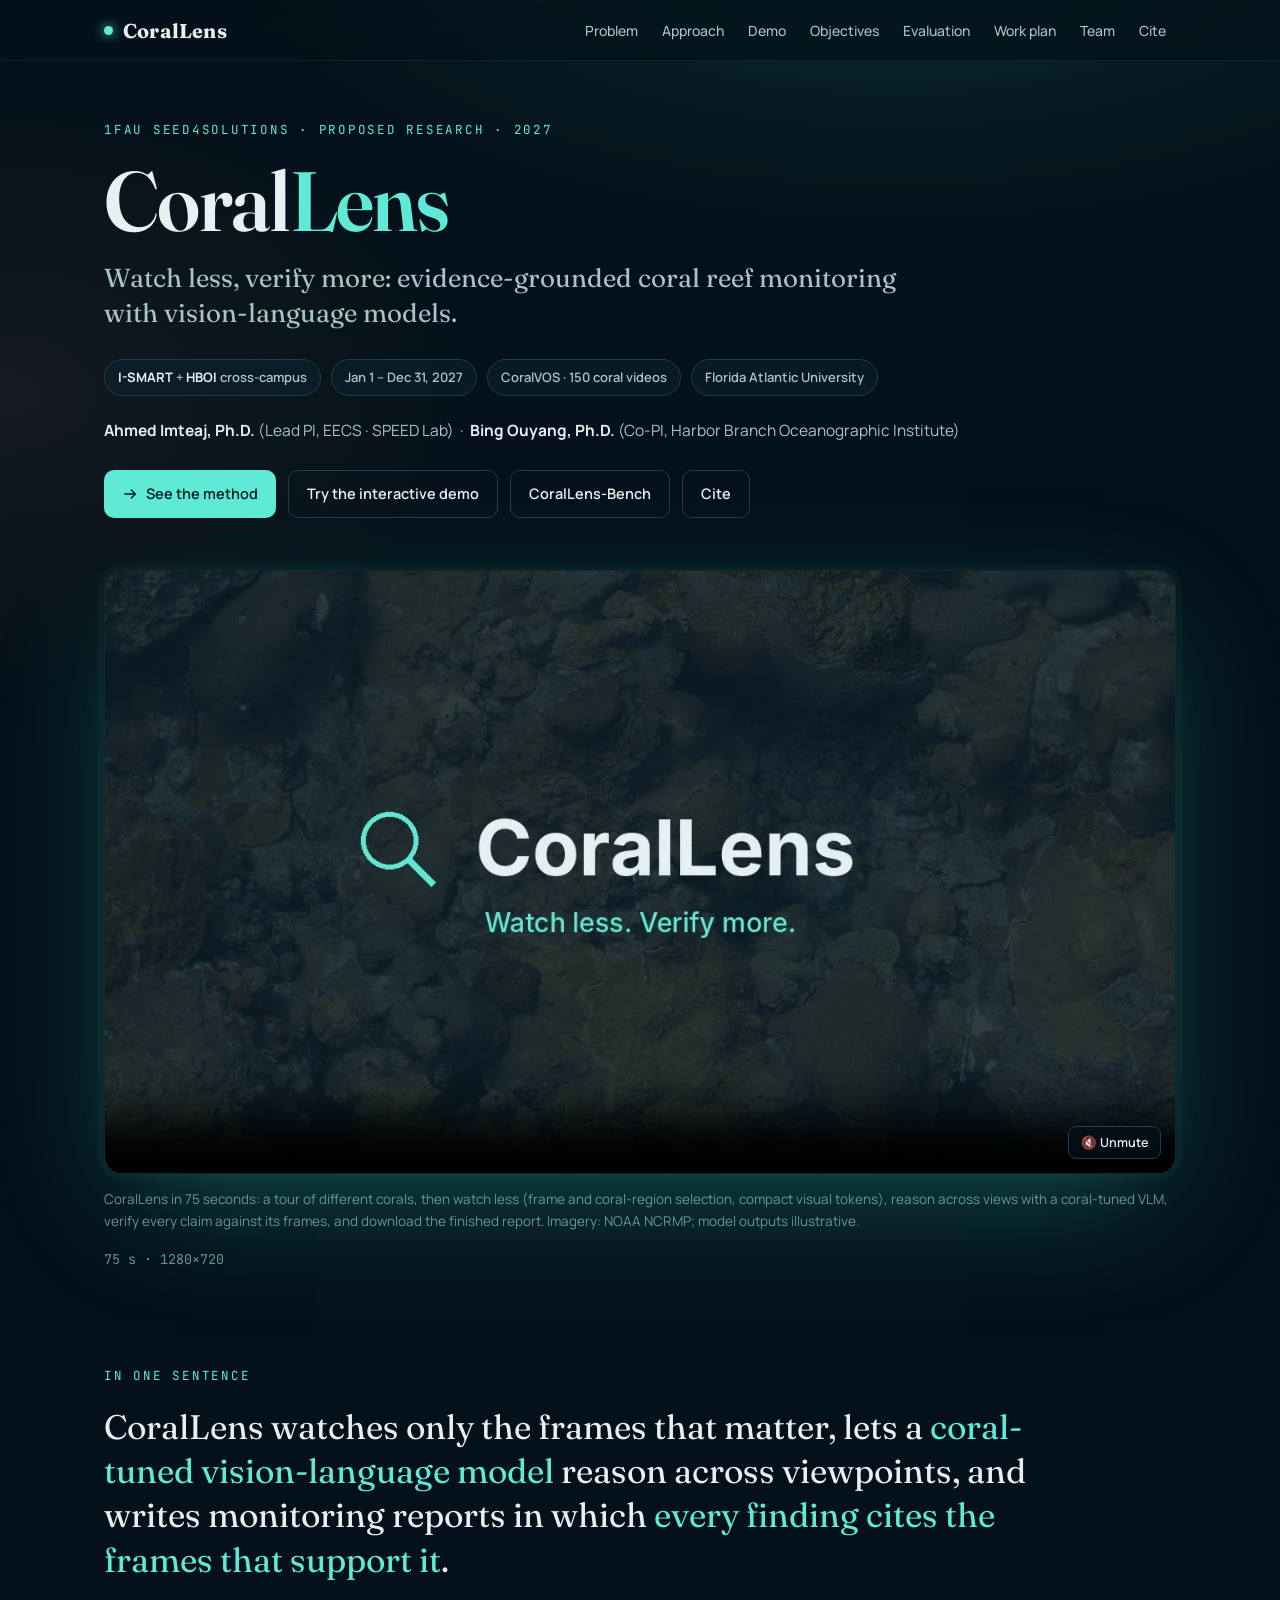
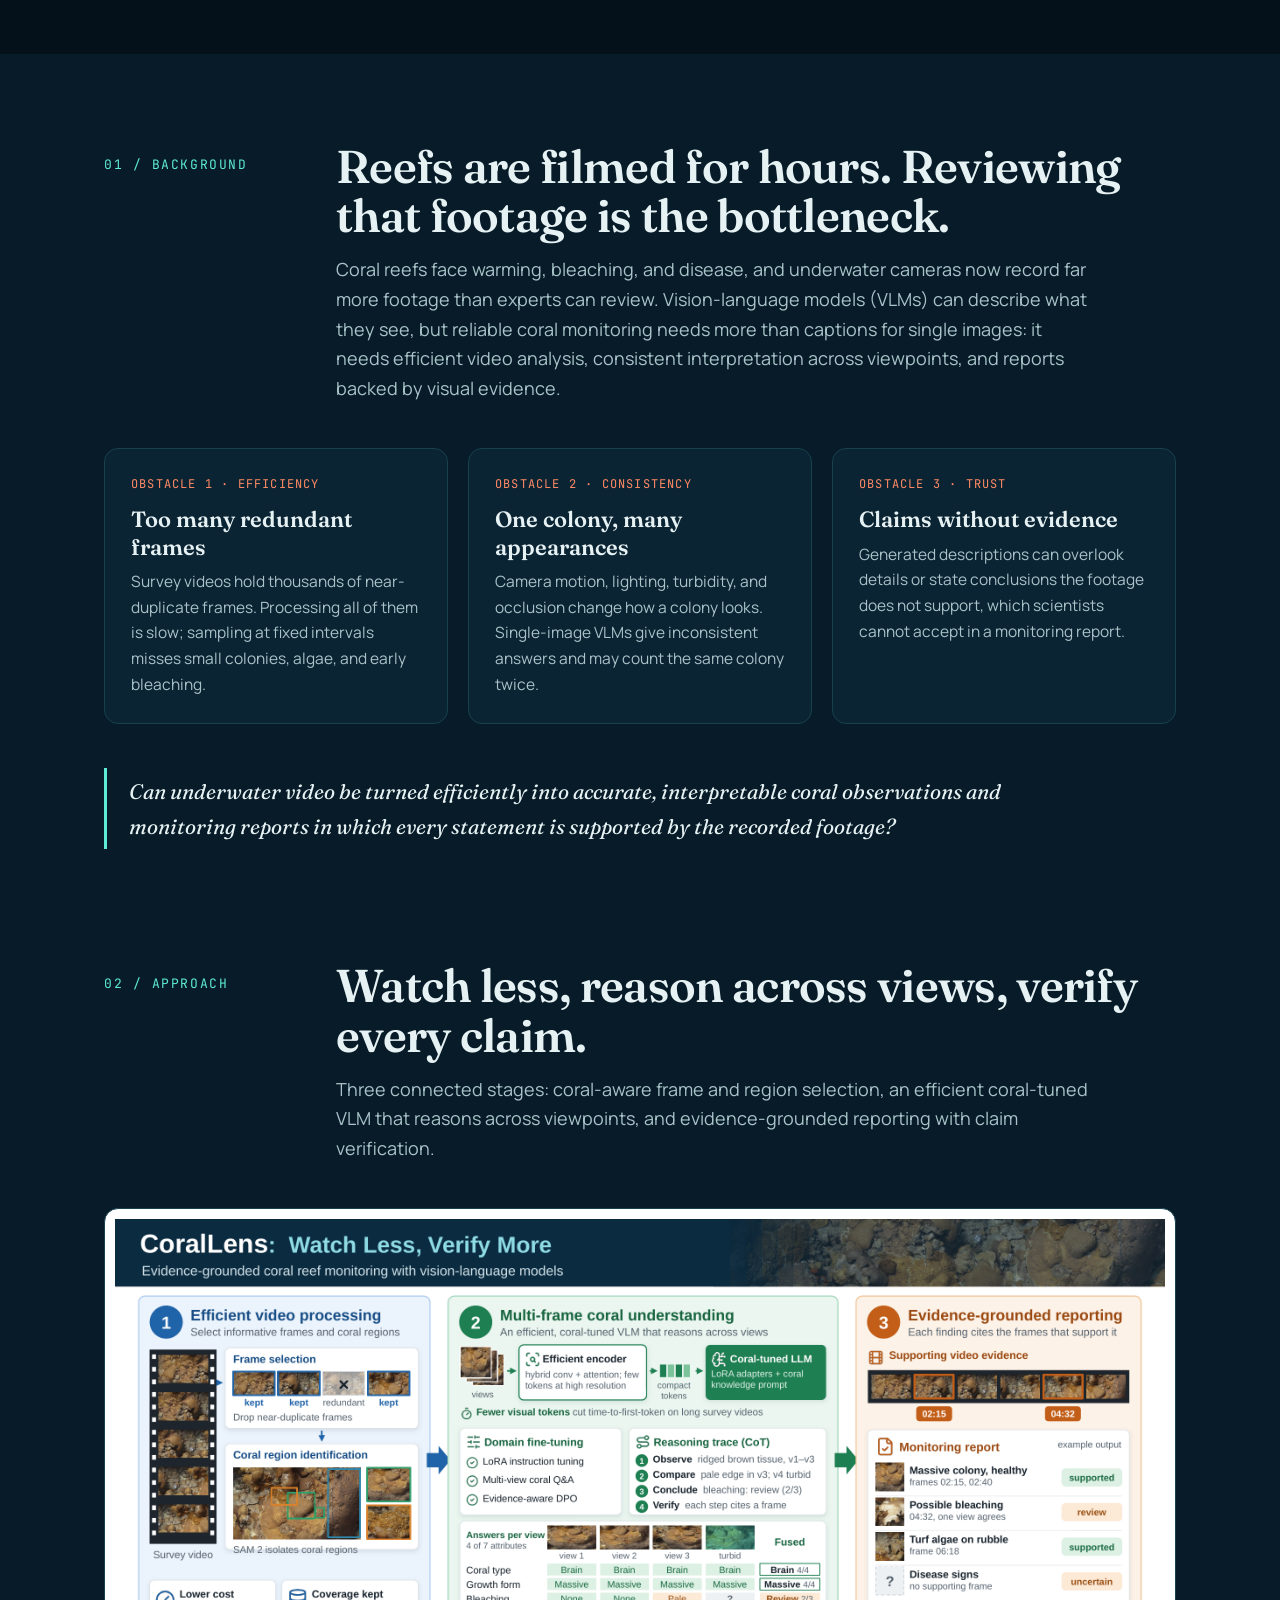
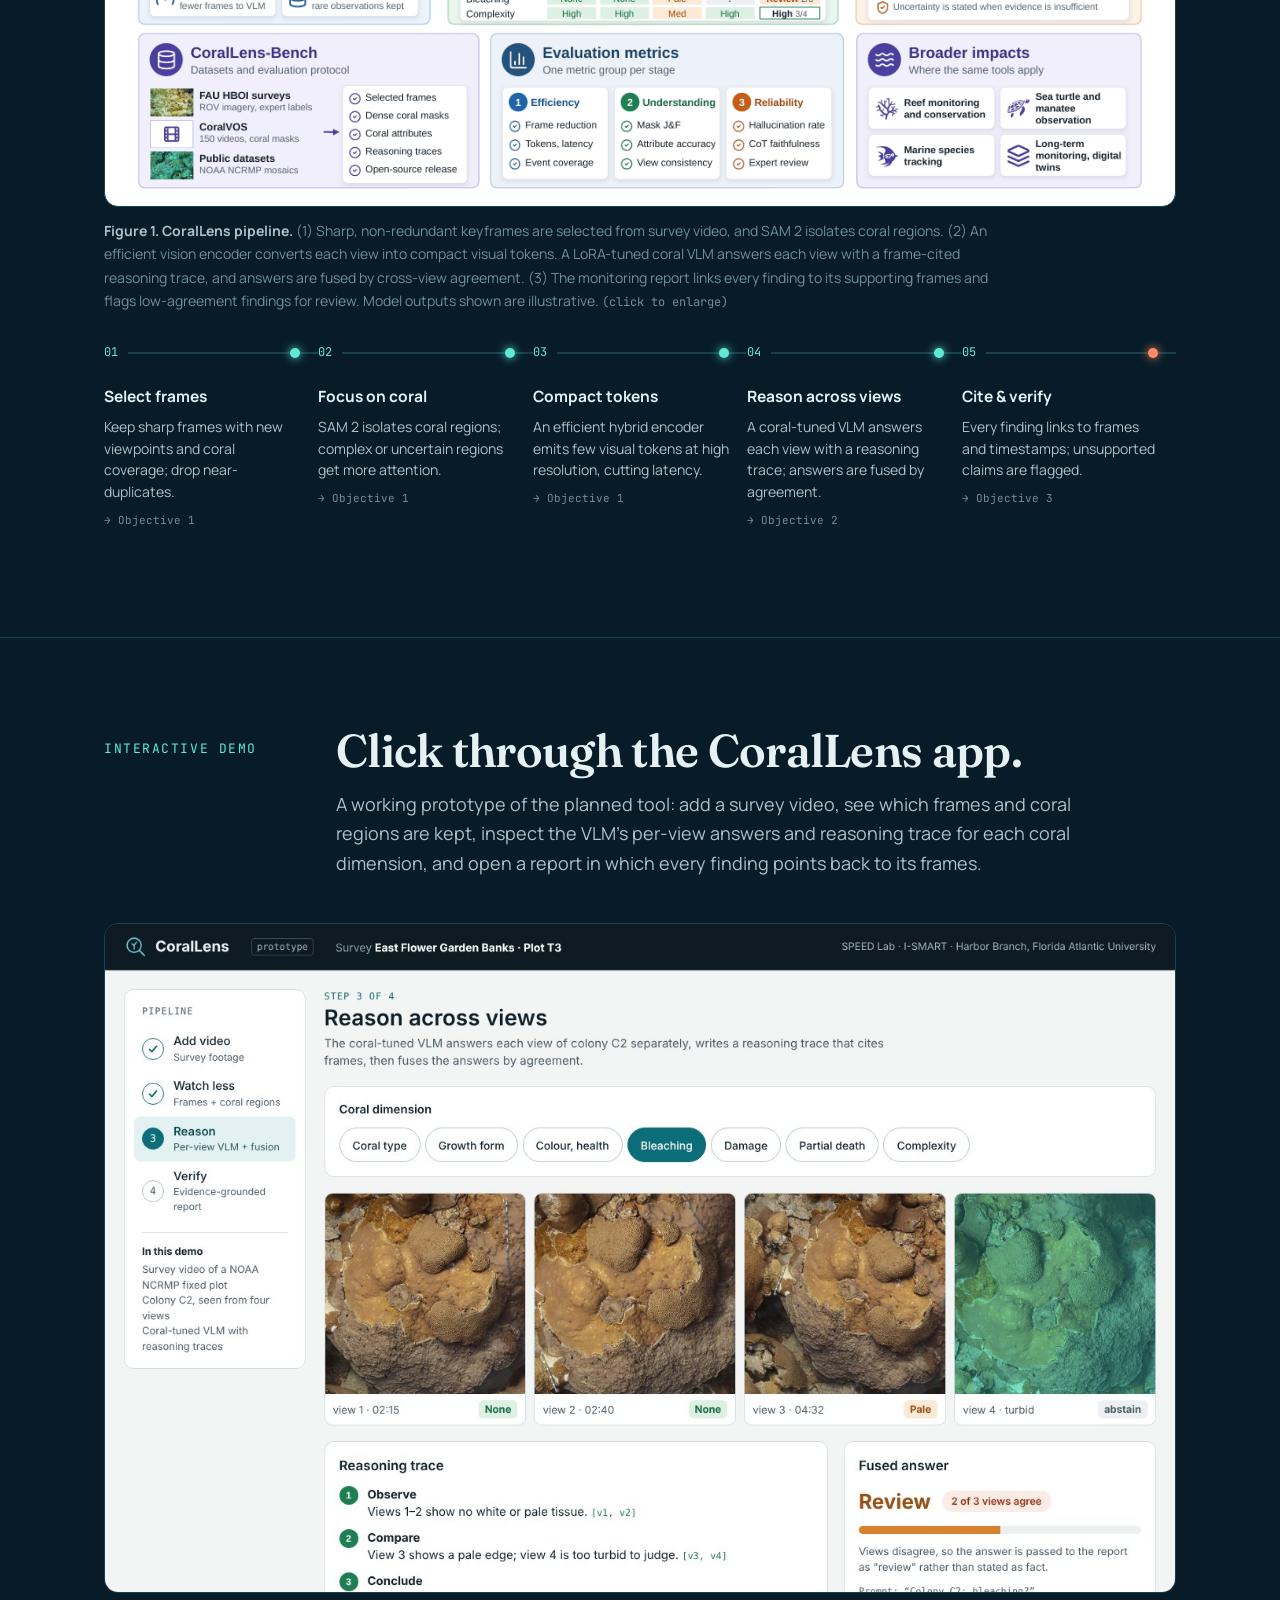
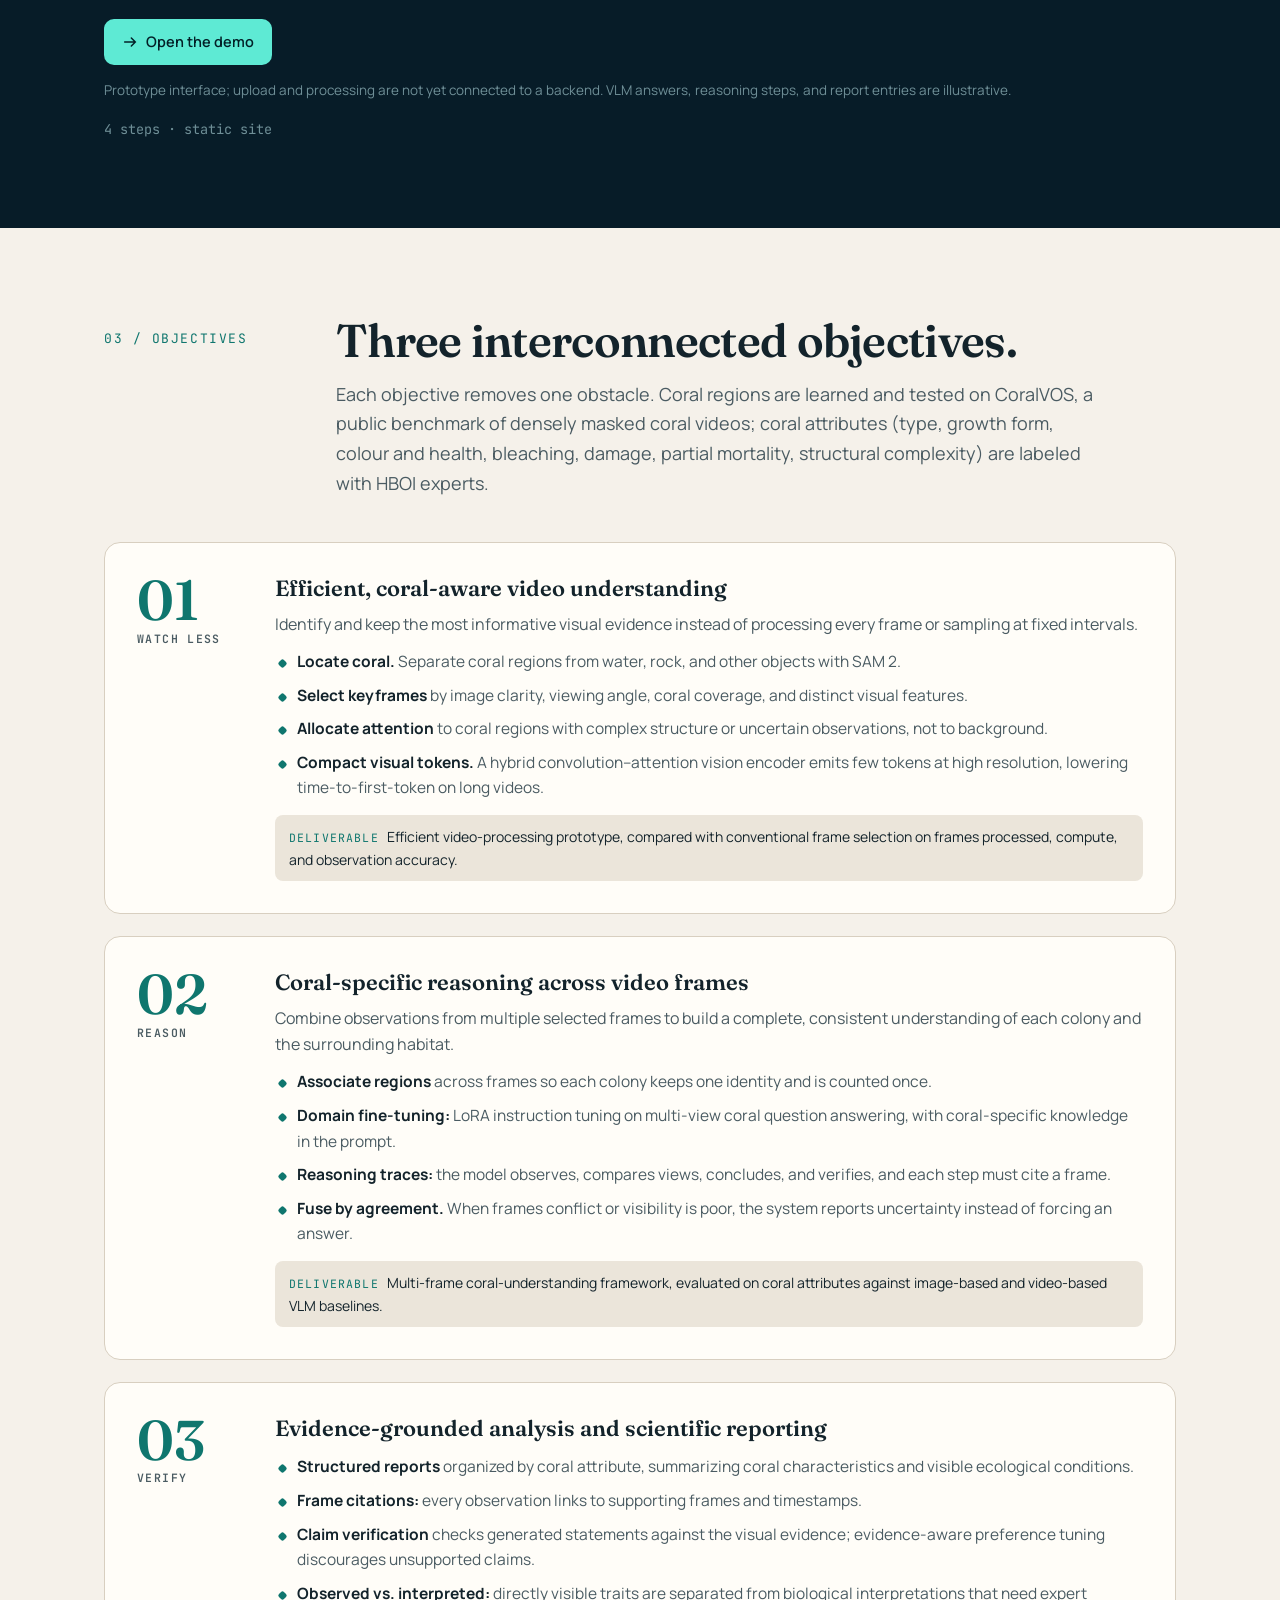
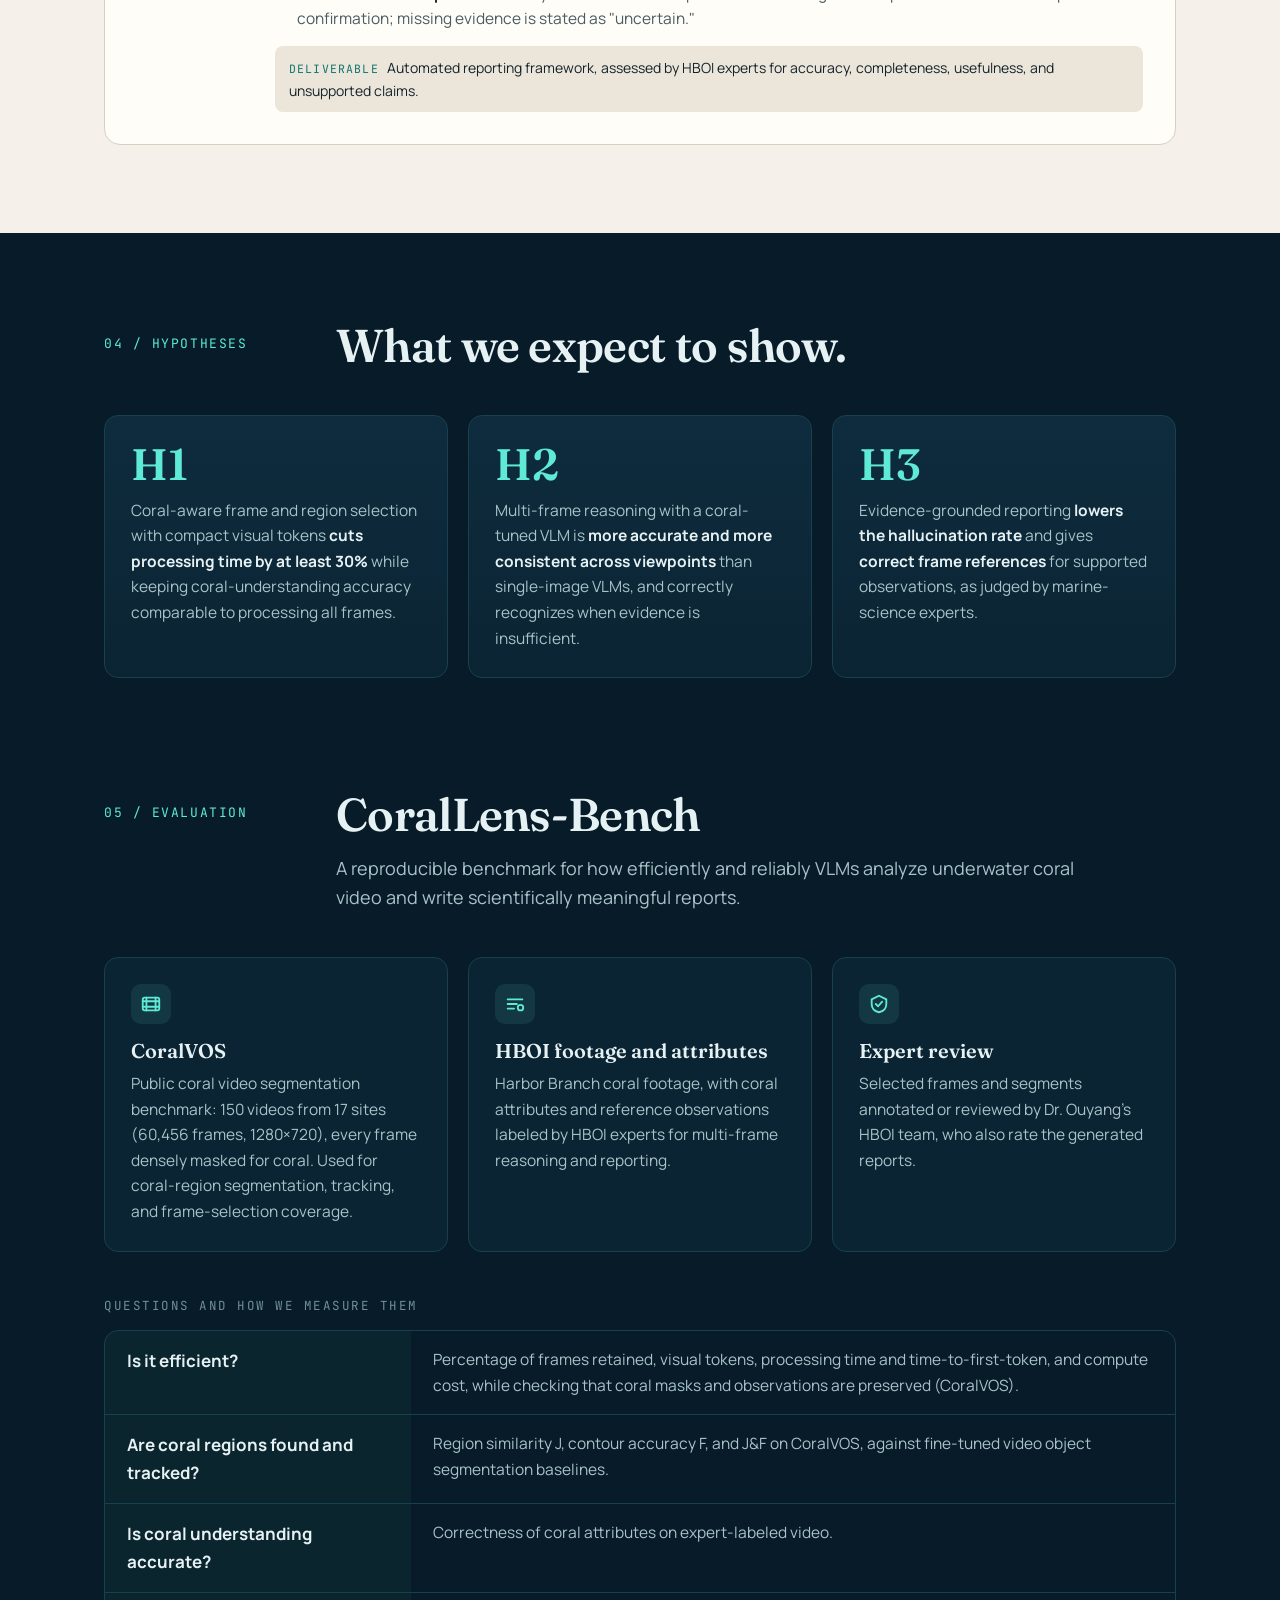
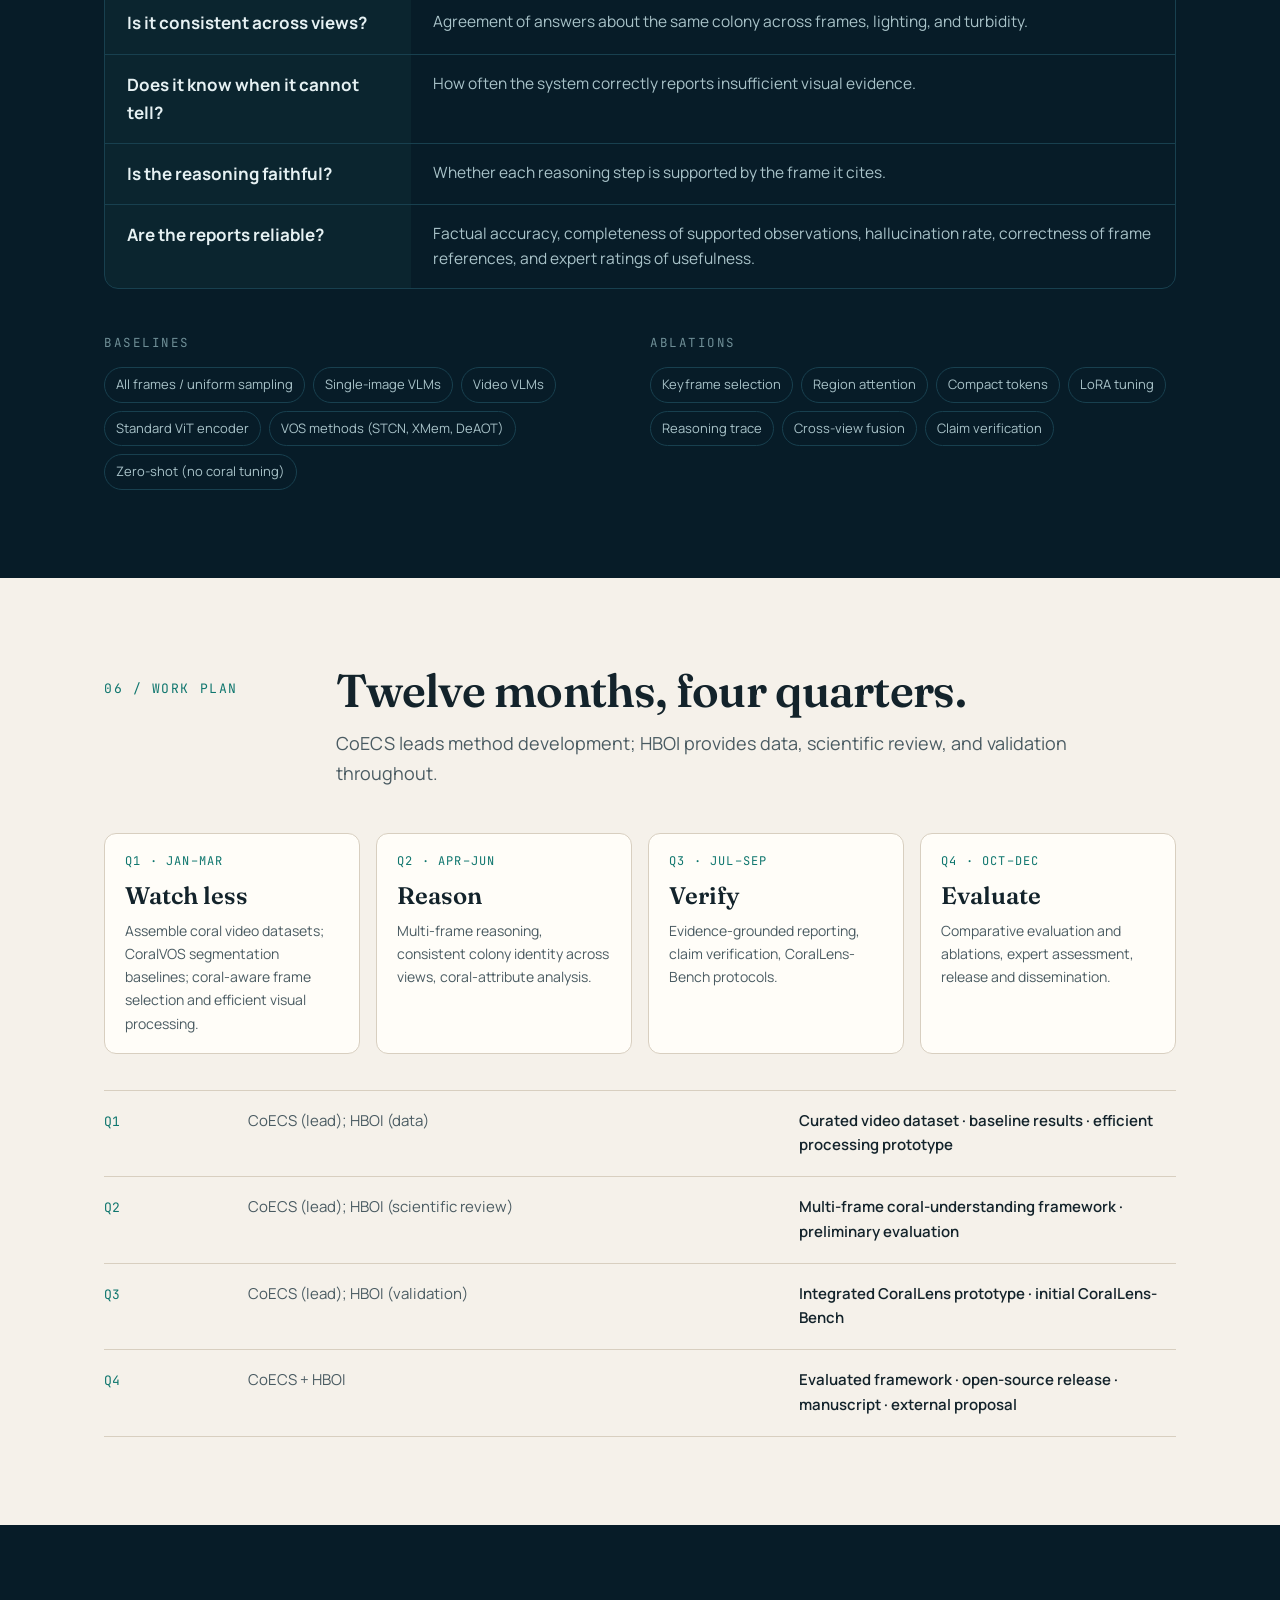
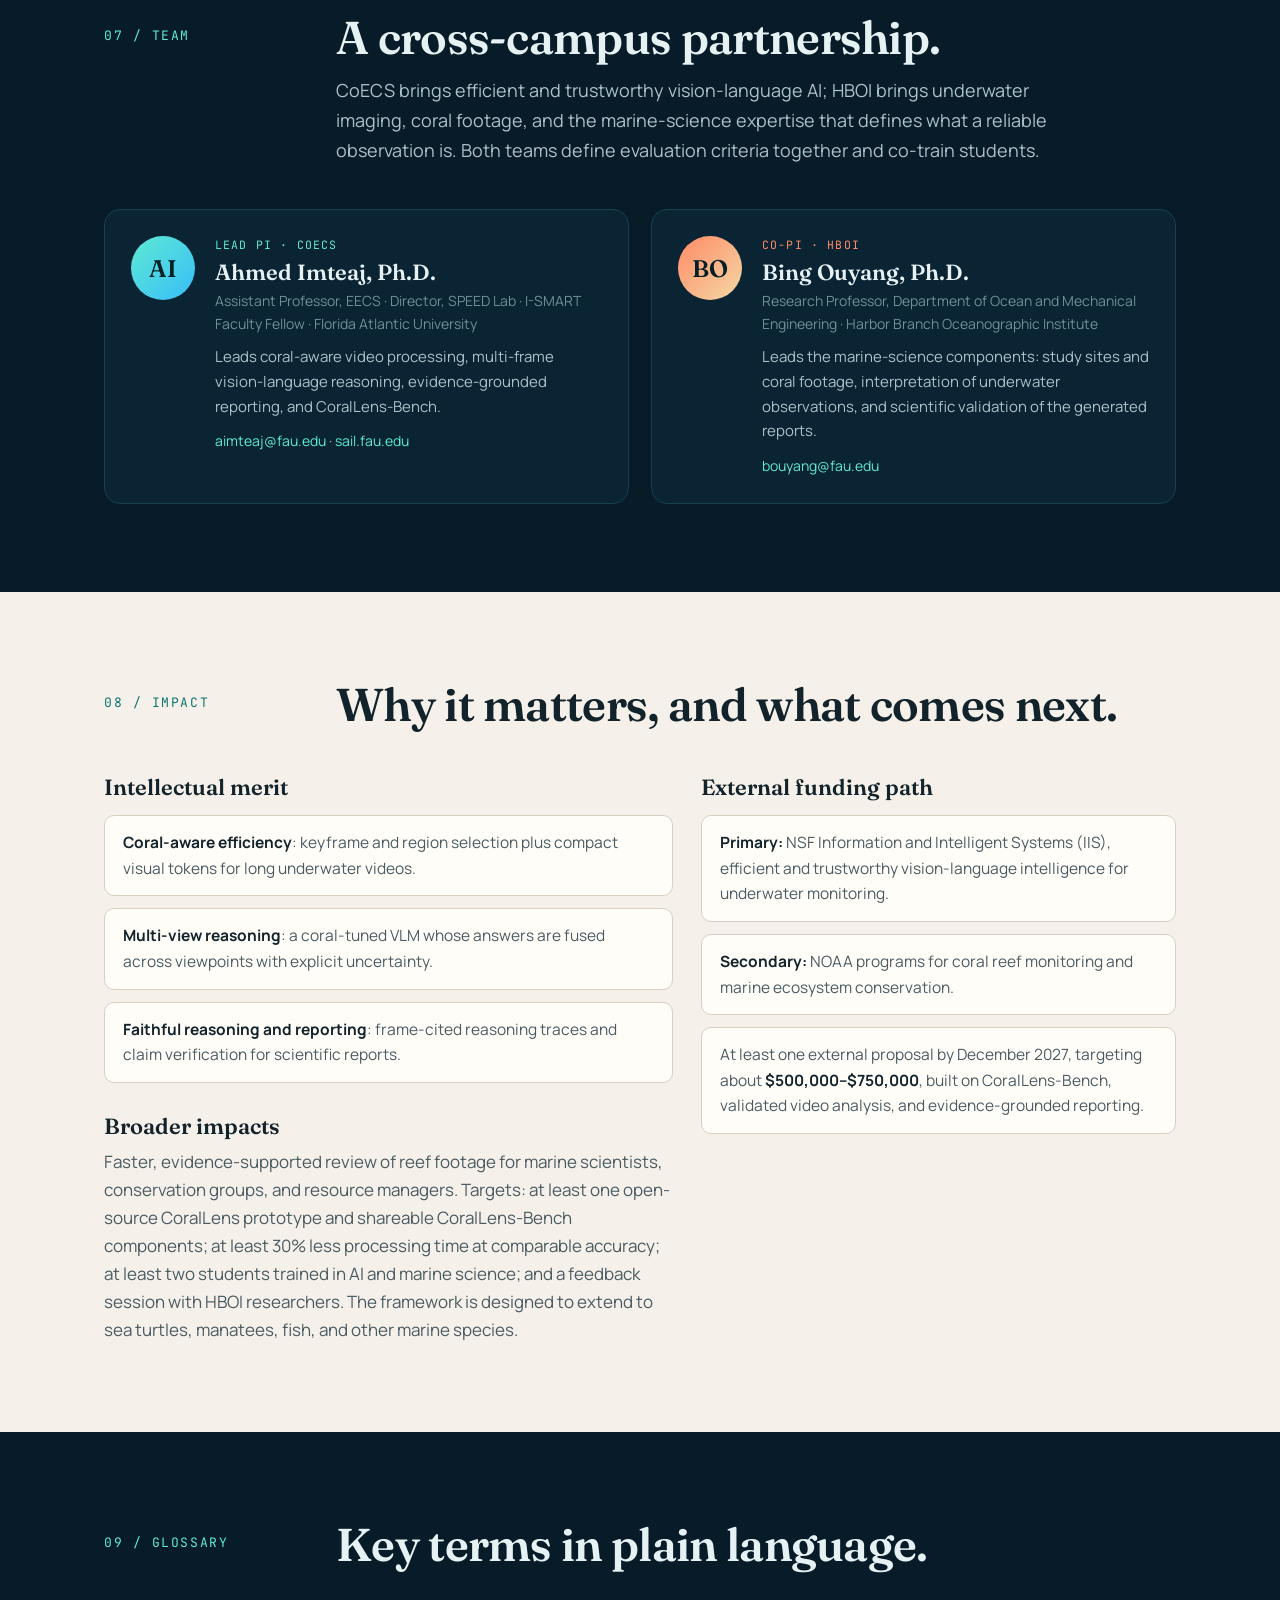
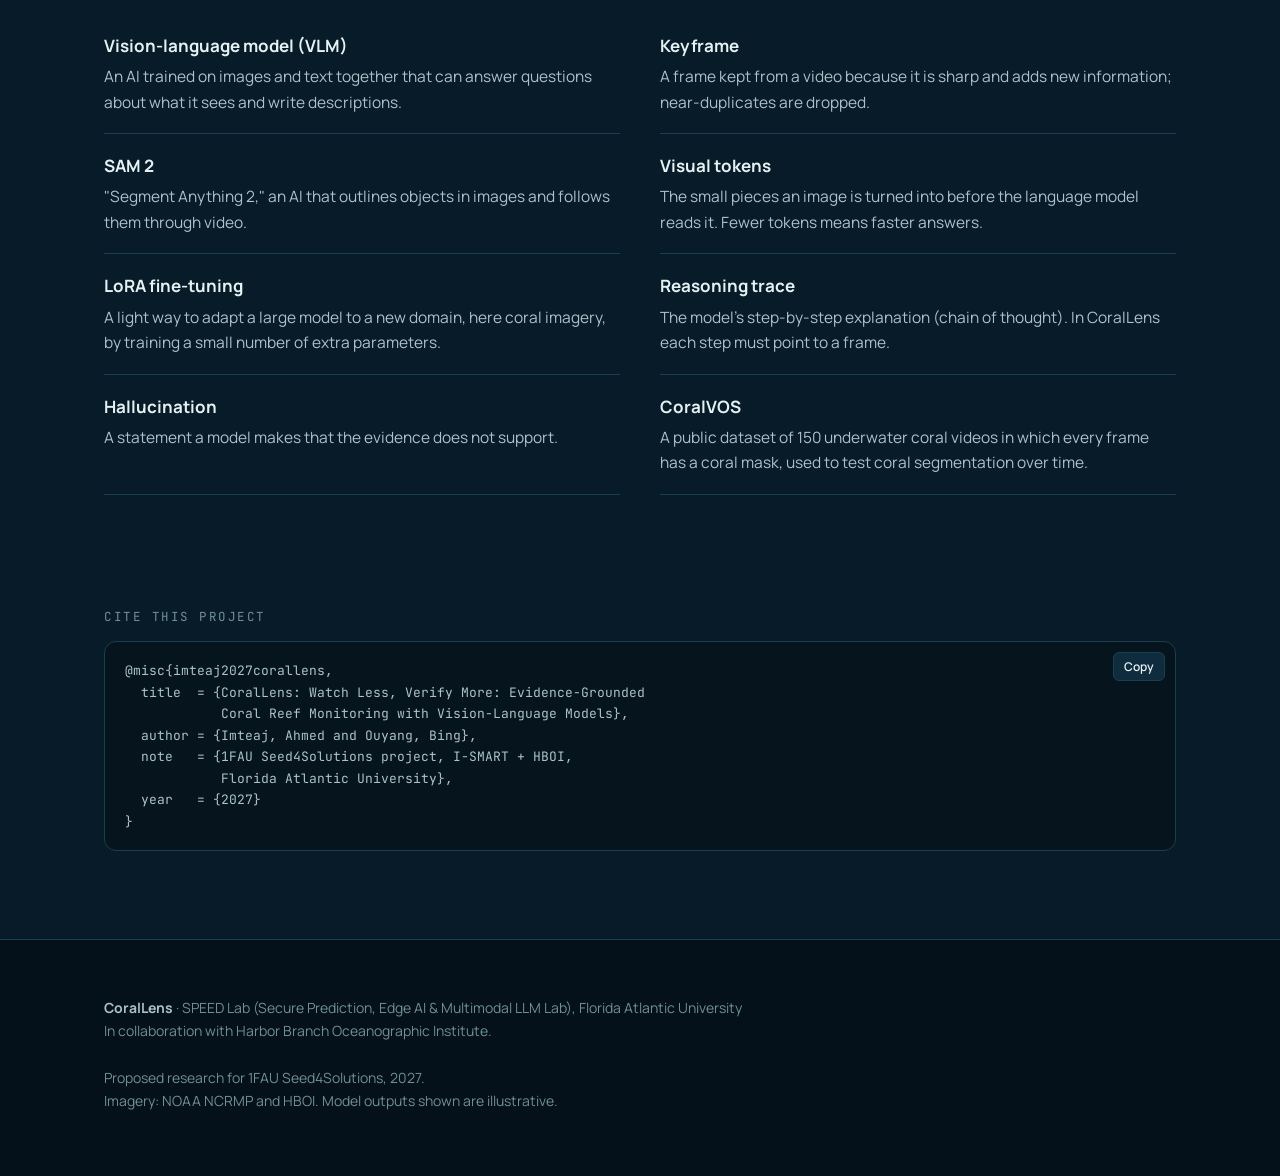
==== index.html @ 76dc5eeb "updated dataset" ====
<!doctype html>
<html lang="en">
<head>
<meta charset="utf-8">
<meta name="viewport" content="width=device-width, initial-scale=1">
<title>CoralLens — Evidence-Grounded Coral Reef Monitoring</title>
<meta name="description" content="CoralLens: watch less, verify more. Efficient, evidence-grounded coral reef monitoring from underwater video with vision-language models. A 1FAU Seed4Solutions project (I-SMART + HBOI), Florida Atlantic University.">
<meta property="og:title" content="CoralLens: Watch Less, Verify More">
<meta property="og:description" content="Evidence-grounded coral reef monitoring with vision-language models: efficient frame selection, multi-view coral reasoning, and reports where every finding cites its frames.">
<meta property="og:image" content="assets/social-card.jpg">
<meta name="twitter:card" content="summary_large_image">
<link rel="icon" href="data:image/svg+xml,<svg xmlns='http://www.w3.org/2000/svg' viewBox='0 0 64 64'><circle cx='32' cy='32' r='30' fill='%23071a24'/><circle cx='32' cy='32' r='13' stroke='%235eead4' stroke-width='4' fill='none'/><path d='M41 41l9 9' stroke='%235eead4' stroke-width='4' stroke-linecap='round'/></svg>">
<link rel="preconnect" href="https://fonts.googleapis.com">
<link rel="preconnect" href="https://fonts.gstatic.com" crossorigin>
<link href="https://fonts.googleapis.com/css2?family=Fraunces:opsz,wght@9..144,400;9..144,600;9..144,700&family=Manrope:wght@400;500;600;700&family=JetBrains+Mono:wght@400;500&display=swap" rel="stylesheet">
<style>
:root{
  --abyss:#04111a; --deep:#071c28; --panel:#0b2433; --panel-2:#0e2c3e; --line:#18404f;
  --ink:#e6f1f3; --ink-2:#a9c3c9; --ink-3:#6f8f97;
  --cyan:#5eead4; --cyan-2:#2dd4bf; --coral:#ff8a65; --sand:#f4d9a6;
  --paper:#f5f1ea; --paper-2:#ebe5da; --paper-ink:#13232b; --paper-ink-2:#4a5b62; --paper-line:#d8cfc0;
  --serif:"Fraunces",Georgia,serif; --sans:"Manrope",system-ui,sans-serif; --mono:"JetBrains Mono",ui-monospace,monospace;
  --wrap:1120px;
}
*{box-sizing:border-box;margin:0;padding:0}
html{scroll-behavior:smooth;scroll-padding-top:72px}
body{font-family:var(--sans);background:var(--abyss);color:var(--ink);line-height:1.65;font-size:17px;-webkit-font-smoothing:antialiased;overflow-x:hidden}
img,video{max-width:100%;display:block}
a{color:var(--cyan);text-decoration:none}
a:hover{text-decoration:underline}
.wrap{max-width:var(--wrap);margin:0 auto;padding:0 24px}
.mono{font-family:var(--mono)}

/* nav */
nav{position:fixed;inset:0 0 auto 0;z-index:50;background:rgba(4,17,26,.72);backdrop-filter:blur(12px);-webkit-backdrop-filter:blur(12px);border-bottom:1px solid rgba(94,234,212,.08)}
nav .wrap{display:flex;align-items:center;justify-content:space-between;height:60px;gap:16px}
.brand{font-family:var(--serif);font-weight:700;font-size:20px;color:var(--ink);letter-spacing:.2px;display:flex;align-items:center;gap:10px}
.brand:hover{text-decoration:none}
.brand i{width:9px;height:9px;border-radius:50%;background:var(--cyan);box-shadow:0 0 12px var(--cyan)}
nav ul{list-style:none;display:flex;gap:4px}
nav ul a{color:var(--ink-2);font-size:14px;font-weight:500;padding:6px 10px;border-radius:6px}
nav ul a:hover,nav ul a.on{color:var(--ink);background:rgba(94,234,212,.08);text-decoration:none}
@media (max-width:860px){nav ul{display:none}}

/* hero */
header.hero{position:relative;padding:120px 0 40px;background:radial-gradient(1200px 600px at 70% -10%,rgba(45,212,191,.16),transparent 60%),radial-gradient(800px 500px at 0% 30%,rgba(255,138,101,.07),transparent 60%),var(--abyss)}
.eyebrow{font-family:var(--mono);font-size:12.5px;letter-spacing:.14em;text-transform:uppercase;color:var(--cyan)}
h1{font-family:var(--serif);font-weight:600;font-size:clamp(40px,7vw,84px);line-height:1;letter-spacing:-.02em;margin:18px 0 18px}
h1 em{font-style:normal;color:var(--cyan)}
.sub{font-family:var(--serif);font-size:clamp(19px,2.3vw,26px);line-height:1.35;color:var(--ink-2);max-width:820px;font-weight:400}
.meta{display:flex;flex-wrap:wrap;gap:10px;margin:28px 0 8px}
.chip{font-size:13px;font-weight:600;padding:7px 13px;border:1px solid var(--line);border-radius:999px;color:var(--ink-2);background:rgba(11,36,51,.5)}
.chip b{color:var(--ink)}
.authors{margin-top:22px;font-size:15.5px;color:var(--ink-2)}
.authors strong{color:var(--ink)}
.btns{display:flex;flex-wrap:wrap;gap:12px;margin-top:26px}
.btn{display:inline-flex;align-items:center;gap:8px;font-weight:600;font-size:14.5px;padding:11px 18px;border-radius:10px;background:var(--cyan);color:#032027}
.btn:hover{text-decoration:none;filter:brightness(1.08)}
.btn.ghost{background:transparent;color:var(--ink);border:1px solid var(--line)}
.btn.ghost:hover{border-color:var(--cyan)}

.video-shell{margin-top:52px;border-radius:18px;overflow:hidden;border:1px solid rgba(94,234,212,.18);box-shadow:0 40px 120px -30px rgba(45,212,191,.35),0 0 0 6px rgba(94,234,212,.03);background:#000;position:relative}
.video-shell video{width:100%;aspect-ratio:16/9;object-fit:cover}
.video-cap{display:flex;justify-content:space-between;gap:16px;flex-wrap:wrap;font-size:13.5px;color:var(--ink-3);margin-top:14px}
.sound{position:absolute;right:14px;bottom:14px;font:600 12.5px var(--sans);color:var(--ink);background:rgba(4,17,26,.7);border:1px solid var(--line);padding:7px 12px;border-radius:8px;cursor:pointer;backdrop-filter:blur(6px)}
.sound:hover{border-color:var(--cyan)}

/* tldr */
.tldr{padding:56px 0 72px}
.tldr p{font-family:var(--serif);font-size:clamp(22px,3vw,34px);line-height:1.3;max-width:960px;font-weight:400}
.tldr p mark{background:none;color:var(--cyan)}

/* sections */
section{padding:88px 0}
.dark{background:var(--deep)}
.light{background:var(--paper);color:var(--paper-ink)}
.light a{color:#0f766e}
.sec-head{display:grid;grid-template-columns:200px 1fr;gap:32px;margin-bottom:44px;align-items:start}
.sec-head .num{font-family:var(--mono);font-size:13px;letter-spacing:.12em;color:var(--cyan);padding-top:12px;text-transform:uppercase}
.light .sec-head .num{color:#0f766e}
h2{font-family:var(--serif);font-weight:600;font-size:clamp(30px,4vw,46px);line-height:1.08;letter-spacing:-.015em}
.lede{font-size:18px;color:var(--ink-2);margin-top:14px;max-width:760px}
.light .lede{color:var(--paper-ink-2)}
@media (max-width:760px){.sec-head{grid-template-columns:1fr;gap:6px}section{padding:64px 0}}

h3{font-family:var(--serif);font-weight:600;font-size:22px;line-height:1.25;margin-bottom:8px}

/* problem cards */
.grid3{display:grid;grid-template-columns:repeat(3,1fr);gap:20px}
@media (max-width:860px){.grid3{grid-template-columns:1fr}}
.card{background:var(--panel);border:1px solid var(--line);border-radius:14px;padding:26px}
.card .k{font-family:var(--mono);font-size:12px;color:var(--coral);letter-spacing:.1em;text-transform:uppercase;margin-bottom:12px}
.card p{color:var(--ink-2);font-size:15.5px}
.question{margin-top:44px;border-left:3px solid var(--cyan);padding:6px 0 6px 22px;font-family:var(--serif);font-style:italic;font-size:21px;color:var(--ink);max-width:900px}

/* figure */
figure{margin:0}
.fig{background:#06141d;border:1px solid var(--line);border-radius:14px;overflow:hidden}
.fig img{width:100%;cursor:zoom-in}
figcaption{font-size:14px;color:var(--ink-3);margin-top:12px;max-width:900px}
figcaption b{color:var(--ink-2)}
.light figcaption{color:var(--paper-ink-2)}
.light figcaption b{color:var(--paper-ink)}

/* pipeline */
.pipe{display:grid;grid-template-columns:repeat(5,1fr);gap:0;margin-top:40px;counter-reset:s}
.pipe>div{position:relative;padding:20px 18px 20px 0;border-top:2px solid var(--line)}
.pipe>div::before{counter-increment:s;content:"0" counter(s);font-family:var(--mono);font-size:12px;color:var(--cyan);position:absolute;top:-11px;left:0;background:var(--deep);padding-right:10px}
.pipe>div::after{content:"";position:absolute;top:-6px;right:18px;width:10px;height:10px;border-radius:50%;background:var(--cyan);box-shadow:0 0 10px var(--cyan)}
.pipe>div:last-child::after{background:var(--coral);box-shadow:0 0 10px var(--coral)}
.pipe h4{font-size:15.5px;font-weight:700;margin:10px 0 6px;color:var(--ink)}
.pipe p{font-size:14px;color:var(--ink-2);line-height:1.55}
.pipe .obj{font-family:var(--mono);font-size:11px;color:var(--ink-3);margin-top:8px;display:block}
.demo{margin-top:72px;padding-top:56px;border-top:1px solid var(--line)}
.steps4d{display:flex;flex-wrap:wrap;gap:8px;margin-top:16px}
.steps4d span{font-size:13px;color:var(--ink-2);padding:6px 12px;border:1px solid var(--line);border-radius:999px;background:rgba(11,36,51,.5)}
.steps4d b{color:var(--cyan);font-family:var(--mono);margin-right:6px;font-weight:500}
@media (max-width:900px){.pipe{grid-template-columns:1fr 1fr;row-gap:22px}}
@media (max-width:520px){.pipe{grid-template-columns:1fr}}

/* objectives */
.obj-list{display:grid;gap:22px}
.objective{display:grid;grid-template-columns:110px 1fr;gap:28px;padding:32px;border-radius:16px;background:#fffdf8;border:1px solid var(--paper-line)}
.objective .tag{font-family:var(--serif);font-size:56px;line-height:.9;color:#0f766e;font-weight:600}
.objective .tag small{display:block;font-family:var(--mono);font-size:11.5px;letter-spacing:.12em;color:var(--paper-ink-2);margin-top:8px;text-transform:uppercase}
.objective p{color:var(--paper-ink-2);font-size:16px}
.objective p+p{margin-top:10px}
.objective ul{margin:12px 0 0 0;list-style:none;display:grid;gap:8px}
.objective li{padding-left:22px;position:relative;color:var(--paper-ink-2);font-size:15.5px}
.objective li::before{content:"";position:absolute;left:4px;top:11px;width:7px;height:7px;border-radius:2px;background:#0f766e;transform:rotate(45deg)}
.objective li b{color:var(--paper-ink)}
.deliv{margin-top:14px;font-size:14px;padding:10px 14px;border-radius:8px;background:var(--paper-2);color:var(--paper-ink)}
.deliv span{font-family:var(--mono);font-size:11.5px;letter-spacing:.1em;text-transform:uppercase;color:#0f766e;margin-right:8px}
@media (max-width:700px){.objective{grid-template-columns:1fr;gap:10px;padding:24px}.objective .tag{font-size:40px}}

/* equation */
.eq{margin:18px 0 6px;padding:20px 22px;border-radius:12px;background:#06141d;color:#e6f1f3;font-family:var(--serif);font-size:clamp(17px,2.4vw,24px);text-align:center;overflow-x:auto;white-space:nowrap}
.eq i{font-style:italic}
.eq .c{color:var(--cyan)} .eq .o{color:var(--coral)}
.eq-key{font-size:14px;color:var(--paper-ink-2)}

/* hypotheses */
.hyp{display:grid;grid-template-columns:repeat(3,1fr);gap:20px}
@media (max-width:860px){.hyp{grid-template-columns:1fr}}
.hyp .card{background:linear-gradient(180deg,var(--panel-2),var(--panel))}
.hyp .h{font-family:var(--serif);font-size:44px;color:var(--cyan);line-height:1;font-weight:600;margin-bottom:12px}

/* eval table */
.table{border:1px solid var(--line);border-radius:14px;overflow:hidden}
.row{display:grid;grid-template-columns:minmax(200px,.8fr) 2fr;border-top:1px solid var(--line)}
.row:first-child{border-top:0}
.row>div{padding:16px 22px}
.row>div:first-child{font-weight:700;color:var(--ink);background:rgba(94,234,212,.04)}
.row>div:last-child{color:var(--ink-2);font-size:15.5px}
@media (max-width:640px){.row{grid-template-columns:1fr}.row>div:first-child{padding-bottom:4px}.row>div:last-child{padding-top:4px}}
.bench{display:grid;grid-template-columns:repeat(3,1fr);gap:20px;margin-bottom:44px}
@media (max-width:860px){.bench{grid-template-columns:1fr}}
.bench .card h3{font-size:20px}
.bench .ico{width:40px;height:40px;border-radius:10px;display:grid;place-items:center;background:rgba(94,234,212,.1);margin-bottom:14px}
.subhead{font-family:var(--mono);font-size:12.5px;letter-spacing:.12em;text-transform:uppercase;color:var(--ink-3);margin:0 0 14px}
.pill-list{display:flex;flex-wrap:wrap;gap:8px;margin-top:10px}
.pill-list span{font-size:13px;padding:6px 11px;border-radius:999px;border:1px solid var(--line);color:var(--ink-2)}

/* timeline */
.visits{display:grid;grid-template-columns:repeat(4,1fr);gap:16px;margin:36px 0}
.visit{padding:18px 20px;border-radius:12px;background:#fffdf8;border:1px solid var(--paper-line)}
.visit .v{font-family:var(--mono);font-size:12px;color:#0f766e;letter-spacing:.1em}
.visit .m{font-family:var(--serif);font-size:24px;font-weight:600;margin:4px 0}
.visit p{font-size:14px;color:var(--paper-ink-2)}
@media (max-width:760px){.visits{grid-template-columns:1fr 1fr}}
.light .fig{background:#fff;border-color:var(--paper-line)}
.ms{margin-top:36px;display:grid;gap:0;border-top:1px solid var(--paper-line)}
.ms>div{display:grid;grid-template-columns:120px 1.4fr 1fr;gap:24px;padding:18px 0;border-bottom:1px solid var(--paper-line);font-size:15px}
.ms .mo{font-family:var(--mono);font-size:13px;color:#0f766e;padding-top:2px}
.ms .ac{color:var(--paper-ink-2)}
.ms .dv{color:var(--paper-ink);font-weight:600}
@media (max-width:760px){.ms>div{grid-template-columns:1fr;gap:4px}}

/* team */
.team{display:grid;grid-template-columns:1fr 1fr;gap:22px}
@media (max-width:760px){.team{grid-template-columns:1fr}}
.person{display:flex;gap:20px;padding:26px;border-radius:16px;background:var(--panel);border:1px solid var(--line)}
.avatar{flex:0 0 64px;height:64px;border-radius:50%;display:grid;place-items:center;font-family:var(--serif);font-size:24px;font-weight:600;color:#032027;background:linear-gradient(135deg,var(--cyan),#38bdf8)}
.avatar.alt{background:linear-gradient(135deg,var(--coral),var(--sand))}
.person .role{font-family:var(--mono);font-size:11.5px;letter-spacing:.1em;text-transform:uppercase;color:var(--cyan)}
.person .aff{font-size:14px;color:var(--ink-3);margin:2px 0 10px}
.person p{font-size:15px;color:var(--ink-2)}
.partners{display:flex;flex-wrap:wrap;gap:12px;margin-top:28px}

/* glossary */
.gloss{display:grid;grid-template-columns:repeat(2,1fr);gap:0 40px}
.gloss>div{padding:18px 0;border-bottom:1px solid var(--line)}
.gloss dt{font-weight:700;margin-bottom:4px}
.gloss dd{color:var(--ink-2);font-size:15.5px}
@media (max-width:760px){.gloss{grid-template-columns:1fr}}

/* funding */
.fund{display:grid;grid-template-columns:1.2fr 1fr;gap:28px}
@media (max-width:860px){.fund{grid-template-columns:1fr}}
.fund ul{list-style:none;display:grid;gap:12px;margin-top:14px}
.fund li{padding:14px 18px;border-radius:10px;background:#fffdf8;border:1px solid var(--paper-line);font-size:15.5px;color:var(--paper-ink-2)}
.fund li b{color:var(--paper-ink)}

/* refs */
.refs{columns:2;column-gap:44px;font-size:14px;color:var(--ink-2);list-style:none;counter-reset:r}
.refs li{break-inside:avoid;margin-bottom:12px;padding-left:36px;position:relative;counter-increment:r}
.refs li::before{content:"[" counter(r) "]";position:absolute;left:0;font-family:var(--mono);font-size:12px;color:var(--ink-3);top:2px}
.refs i{color:var(--ink)}
@media (max-width:760px){.refs{columns:1}}
.cite{position:relative;background:#06141d;border:1px solid var(--line);border-radius:12px;padding:18px 20px;font-family:var(--mono);font-size:13px;color:var(--ink-2);white-space:pre;overflow-x:auto;margin-top:14px}
.copy{position:absolute;top:10px;right:10px;font:600 12px var(--sans);background:var(--panel-2);color:var(--ink);border:1px solid var(--line);padding:5px 10px;border-radius:6px;cursor:pointer}

footer{padding:56px 0 64px;border-top:1px solid var(--line);font-size:14px;color:var(--ink-3)}
footer .wrap{display:flex;justify-content:space-between;gap:24px;flex-wrap:wrap}
footer b{color:var(--ink-2)}

/* lightbox */
.lb{position:fixed;inset:0;background:rgba(2,8,12,.94);display:none;align-items:center;justify-content:center;z-index:100;padding:24px;cursor:zoom-out}
.lb.open{display:flex}
.lb img{max-height:94vh;border-radius:8px}

/* reveal */
.rv{opacity:0;transform:translateY(18px);transition:opacity .7s ease,transform .7s ease}
.rv.in{opacity:1;transform:none}
@media (prefers-reduced-motion:reduce){.rv{opacity:1;transform:none;transition:none}html{scroll-behavior:auto}}
</style>
</head>
<body>

<nav>
  <div class="wrap">
    <a class="brand" href="#top"><i></i>CoralLens</a>
    <ul>
      <li><a href="#problem">Problem</a></li>
      <li><a href="#approach">Approach</a></li>
      <li><a href="#demo">Demo</a></li>
      <li><a href="#objectives">Objectives</a></li>
      <li><a href="#evaluation">Evaluation</a></li>
      <li><a href="#plan">Work plan</a></li>
      <li><a href="#team">Team</a></li>
      <li><a href="#cite">Cite</a></li>
    </ul>
  </div>
</nav>

<header class="hero" id="top">
  <div class="wrap">
    <div class="eyebrow">1FAU Seed4Solutions · Proposed research · 2027</div>
    <h1>Coral<em>Lens</em></h1>
    <p class="sub">Watch less, verify more: evidence-grounded coral reef monitoring with vision-language models.</p>
    <div class="meta">
      <span class="chip"><b>I-SMART</b> + <b>HBOI</b> cross-campus</span>
      <span class="chip">Jan 1 – Dec 31, 2027</span>
      <span class="chip">CoralVOS · 150 coral videos</span>
      <span class="chip">Florida Atlantic University</span>
    </div>
    <p class="authors"><strong>Ahmed Imteaj, Ph.D.</strong> (Lead PI, EECS · SPEED Lab) &nbsp;·&nbsp; <strong>Bing Ouyang, Ph.D.</strong> (Co-PI, Harbor Branch Oceanographic Institute)</p>
    <div class="btns">
      <a class="btn" href="#approach">
        <svg width="16" height="16" viewBox="0 0 24 24" fill="none" stroke="currentColor" stroke-width="2.2" stroke-linecap="round"><path d="M4 12h16M14 6l6 6-6 6"/></svg>
        See the method
      </a>
      <a class="btn ghost" href="demo/">Try the interactive demo</a>
      <a class="btn ghost" href="#evaluation">CoralLens-Bench</a>
      <a class="btn ghost" href="#cite">Cite</a>
    </div>

    <div class="video-shell rv">
      <video id="teaser" src="assets/coralReef_SPEED_Lab.mp4?v=20261020g" poster="assets/video-poster.jpg?v=20261020g" autoplay muted loop playsinline preload="metadata" controls></video>
      <button class="sound" id="sound" type="button">🔇 Unmute</button>
    </div>
    <div class="video-cap">
      <span>CoralLens in 75 seconds: a tour of different corals, then watch less (frame and coral-region selection, compact visual tokens), reason across views with a coral-tuned VLM, verify every claim against its frames, and download the finished report. Imagery: NOAA NCRMP; model outputs illustrative.</span>
      <span class="mono">75 s · 1280×720</span>
    </div>
  </div>
</header>

<div class="tldr">
  <div class="wrap rv">
    <div class="eyebrow" style="margin-bottom:18px">In one sentence</div>
    <p>CoralLens watches only the frames that matter, lets a <mark>coral-tuned vision-language model</mark> reason across viewpoints, and writes monitoring reports in which <mark>every finding cites the frames that support it</mark>.</p>
  </div>
</div>

<section class="dark" id="problem">
  <div class="wrap">
    <div class="sec-head rv">
      <div class="num">01 / Background</div>
      <div>
        <h2>Reefs are filmed for hours. Reviewing that footage is the bottleneck.</h2>
        <p class="lede">Coral reefs face warming, bleaching, and disease, and underwater cameras now record far more footage than experts can review. Vision-language models (VLMs) can describe what they see, but reliable coral monitoring needs more than captions for single images: it needs efficient video analysis, consistent interpretation across viewpoints, and reports backed by visual evidence.</p>
      </div>
    </div>
    <div class="grid3">
      <div class="card rv">
        <div class="k">Obstacle 1 · Efficiency</div>
        <h3>Too many redundant frames</h3>
        <p>Survey videos hold thousands of near-duplicate frames. Processing all of them is slow; sampling at fixed intervals misses small colonies, algae, and early bleaching.</p>
      </div>
      <div class="card rv">
        <div class="k">Obstacle 2 · Consistency</div>
        <h3>One colony, many appearances</h3>
        <p>Camera motion, lighting, turbidity, and occlusion change how a colony looks. Single-image VLMs give inconsistent answers and may count the same colony twice.</p>
      </div>
      <div class="card rv">
        <div class="k">Obstacle 3 · Trust</div>
        <h3>Claims without evidence</h3>
        <p>Generated descriptions can overlook details or state conclusions the footage does not support, which scientists cannot accept in a monitoring report.</p>
      </div>
    </div>
    <p class="question rv">Can underwater video be turned efficiently into accurate, interpretable coral observations and monitoring reports in which every statement is supported by the recorded footage?</p>
  </div>
</section>

<section class="dark" id="approach" style="padding-top:24px">
  <div class="wrap">
    <div class="sec-head rv">
      <div class="num">02 / Approach</div>
      <div>
        <h2>Watch less, reason across views, verify every claim.</h2>
        <p class="lede">Three connected stages: coral-aware frame and region selection, an efficient coral-tuned VLM that reasons across viewpoints, and evidence-grounded reporting with claim verification.</p>
      </div>
    </div>
    <figure class="rv">
      <div class="fig" style="background:#fff;padding:10px"><img src="assets/fig1-overview.png" alt="CoralLens pipeline: (1) efficient video processing, (2) multi-frame coral understanding, (3) evidence-grounded reporting, with CoralLens-Bench, evaluation metrics, and broader impacts" loading="lazy" data-zoom></div>
      <figcaption><b>Figure 1. CoralLens pipeline.</b> (1) Sharp, non-redundant keyframes are selected from survey video, and SAM&nbsp;2 isolates coral regions. (2) An efficient vision encoder converts each view into compact visual tokens. A LoRA-tuned coral VLM answers each view with a frame-cited reasoning trace, and answers are fused by cross-view agreement. (3) The monitoring report links every finding to its supporting frames and flags low-agreement findings for review. Model outputs shown are illustrative. <span class="mono" style="font-size:12px">(click to enlarge)</span></figcaption>
    </figure>
    <div class="pipe">
      <div class="rv"><h4>Select frames</h4><p>Keep sharp frames with new viewpoints and coral coverage; drop near-duplicates.</p><span class="obj">→ Objective 1</span></div>
      <div class="rv"><h4>Focus on coral</h4><p>SAM&nbsp;2 isolates coral regions; complex or uncertain regions get more attention.</p><span class="obj">→ Objective 1</span></div>
      <div class="rv"><h4>Compact tokens</h4><p>An efficient hybrid encoder emits few visual tokens at high resolution, cutting latency.</p><span class="obj">→ Objective 1</span></div>
      <div class="rv"><h4>Reason across views</h4><p>A coral-tuned VLM answers each view with a reasoning trace; answers are fused by agreement.</p><span class="obj">→ Objective 2</span></div>
      <div class="rv"><h4>Cite &amp; verify</h4><p>Every finding links to frames and timestamps; unsupported claims are flagged.</p><span class="obj">→ Objective 3</span></div>
    </div>
  </div>
</section>

<section class="dark" id="demo" style="border-top:1px solid var(--line)">
  <div class="wrap">
    <div class="sec-head rv">
      <div class="num">Interactive demo</div>
      <div>
        <h2>Click through the CoralLens app.</h2>
        <p class="lede">A working prototype of the planned tool: add a survey video, see which frames and coral regions are kept, inspect the VLM's per-view answers and reasoning trace for each coral dimension, and open a report in which every finding points back to its frames.</p>
      </div>
    </div>
    <div class="rv">
      <a href="demo/" aria-label="Open the interactive demo" style="display:block;border:1px solid var(--line);border-radius:14px;overflow:hidden">
        <img src="assets/demo-preview.jpg" alt="CoralLens demo: multi-view reasoning step with per-view answers and reasoning trace" loading="lazy" style="display:block;width:100%;height:auto">
      </a>
      <div class="btns">
        <a class="btn" href="demo/">
          <svg width="16" height="16" viewBox="0 0 24 24" fill="none" stroke="currentColor" stroke-width="2.2" stroke-linecap="round"><path d="M4 12h16M14 6l6 6-6 6"/></svg>
          Open the demo
        </a>
      </div>
      <div class="video-cap"><span>Prototype interface; upload and processing are not yet connected to a backend. VLM answers, reasoning steps, and report entries are illustrative.</span><span class="mono">4 steps · static site</span></div>
    </div>
  </div>
</section>

<section class="light" id="objectives">
  <div class="wrap">
    <div class="sec-head rv">
      <div class="num">03 / Objectives</div>
      <div>
        <h2>Three interconnected objectives.</h2>
        <p class="lede">Each objective removes one obstacle. Coral regions are learned and tested on CoralVOS, a public benchmark of densely masked coral videos; coral attributes (type, growth form, colour and health, bleaching, damage, partial mortality, structural complexity) are labeled with HBOI experts.</p>
      </div>
    </div>

    <div class="obj-list">
      <article class="objective rv">
        <div class="tag">01<small>Watch less</small></div>
        <div>
          <h3>Efficient, coral-aware video understanding</h3>
          <p>Identify and keep the most informative visual evidence instead of processing every frame or sampling at fixed intervals.</p>
          <ul>
            <li><b>Locate coral.</b> Separate coral regions from water, rock, and other objects with SAM&nbsp;2.</li>
            <li><b>Select keyframes</b> by image clarity, viewing angle, coral coverage, and distinct visual features.</li>
            <li><b>Allocate attention</b> to coral regions with complex structure or uncertain observations, not to background.</li>
            <li><b>Compact visual tokens.</b> A hybrid convolution–attention vision encoder emits few tokens at high resolution, lowering time-to-first-token on long videos.</li>
          </ul>
          <div class="deliv"><span>Deliverable</span>Efficient video-processing prototype, compared with conventional frame selection on frames processed, compute, and observation accuracy.</div>
        </div>
      </article>

      <article class="objective rv">
        <div class="tag">02<small>Reason</small></div>
        <div>
          <h3>Coral-specific reasoning across video frames</h3>
          <p>Combine observations from multiple selected frames to build a complete, consistent understanding of each colony and the surrounding habitat.</p>
          <ul>
            <li><b>Associate regions</b> across frames so each colony keeps one identity and is counted once.</li>
            <li><b>Domain fine-tuning:</b> LoRA instruction tuning on multi-view coral question answering, with coral-specific knowledge in the prompt.</li>
            <li><b>Reasoning traces:</b> the model observes, compares views, concludes, and verifies, and each step must cite a frame.</li>
            <li><b>Fuse by agreement.</b> When frames conflict or visibility is poor, the system reports uncertainty instead of forcing an answer.</li>
          </ul>
          <div class="deliv"><span>Deliverable</span>Multi-frame coral-understanding framework, evaluated on coral attributes against image-based and video-based VLM baselines.</div>
        </div>
      </article>

      <article class="objective rv">
        <div class="tag">03<small>Verify</small></div>
        <div>
          <h3>Evidence-grounded analysis and scientific reporting</h3>
          <ul>
            <li><b>Structured reports</b> organized by coral attribute, summarizing coral characteristics and visible ecological conditions.</li>
            <li><b>Frame citations:</b> every observation links to supporting frames and timestamps.</li>
            <li><b>Claim verification</b> checks generated statements against the visual evidence; evidence-aware preference tuning discourages unsupported claims.</li>
            <li><b>Observed vs. interpreted:</b> directly visible traits are separated from biological interpretations that need expert confirmation; missing evidence is stated as "uncertain."</li>
          </ul>
          <div class="deliv"><span>Deliverable</span>Automated reporting framework, assessed by HBOI experts for accuracy, completeness, usefulness, and unsupported claims.</div>
        </div>
      </article>
    </div>
  </div>
</section>

<section class="dark" id="hypotheses">
  <div class="wrap">
    <div class="sec-head rv">
      <div class="num">04 / Hypotheses</div>
      <div><h2>What we expect to show.</h2></div>
    </div>
    <div class="hyp">
      <div class="card rv"><div class="h">H1</div><p>Coral-aware frame and region selection with compact visual tokens <b style="color:var(--ink)">cuts processing time by at least 30%</b> while keeping coral-understanding accuracy comparable to processing all frames.</p></div>
      <div class="card rv"><div class="h">H2</div><p>Multi-frame reasoning with a coral-tuned VLM is <b style="color:var(--ink)">more accurate and more consistent across viewpoints</b> than single-image VLMs, and correctly recognizes when evidence is insufficient.</p></div>
      <div class="card rv"><div class="h">H3</div><p>Evidence-grounded reporting <b style="color:var(--ink)">lowers the hallucination rate</b> and gives <b style="color:var(--ink)">correct frame references</b> for supported observations, as judged by marine-science experts.</p></div>
    </div>
  </div>
</section>

<section class="dark" id="evaluation" style="padding-top:24px">
  <div class="wrap">
    <div class="sec-head rv">
      <div class="num">05 / Evaluation</div>
      <div>
        <h2>CoralLens-Bench</h2>
        <p class="lede">A reproducible benchmark for how efficiently and reliably VLMs analyze underwater coral video and write scientifically meaningful reports.</p>
      </div>
    </div>
    <div class="bench">
      <div class="card rv">
        <div class="ico"><svg width="22" height="22" viewBox="0 0 24 24" fill="none" stroke="#5eead4" stroke-width="2" stroke-linecap="round"><rect x="3" y="5" width="18" height="14" rx="2"/><path d="M3 9h18M3 15h18M7 5v14M17 5v14"/></svg></div>
        <h3>CoralVOS</h3>
        <p>Public coral video segmentation benchmark: 150 videos from 17 sites (60,456 frames, 1280×720), every frame densely masked for coral. Used for coral-region segmentation, tracking, and frame-selection coverage.</p>
      </div>
      <div class="card rv">
        <div class="ico"><svg width="22" height="22" viewBox="0 0 24 24" fill="none" stroke="#5eead4" stroke-width="2" stroke-linecap="round"><path d="M4 7h16M4 12h10M4 17h7"/><circle cx="18" cy="16" r="3"/></svg></div>
        <h3>HBOI footage and attributes</h3>
        <p>Harbor Branch coral footage, with coral attributes and reference observations labeled by HBOI experts for multi-frame reasoning and reporting.</p>
      </div>
      <div class="card rv">
        <div class="ico"><svg width="22" height="22" viewBox="0 0 24 24" fill="none" stroke="#5eead4" stroke-width="2" stroke-linecap="round"><path d="M12 3l8 4v5c0 5-3.5 8-8 9-4.5-1-8-4-8-9V7z"/><path d="M8.5 12l2.5 2.5 4.5-5"/></svg></div>
        <h3>Expert review</h3>
        <p>Selected frames and segments annotated or reviewed by Dr. Ouyang's HBOI team, who also rate the generated reports.</p>
      </div>
    </div>

    <p class="subhead rv">Questions and how we measure them</p>
    <div class="table rv">
      <div class="row"><div>Is it efficient?</div><div>Percentage of frames retained, visual tokens, processing time and time-to-first-token, and compute cost, while checking that coral masks and observations are preserved (CoralVOS).</div></div>
      <div class="row"><div>Are coral regions found and tracked?</div><div>Region similarity J, contour accuracy F, and J&amp;F on CoralVOS, against fine-tuned video object segmentation baselines.</div></div>
      <div class="row"><div>Is coral understanding accurate?</div><div>Correctness of coral attributes on expert-labeled video.</div></div>
      <div class="row"><div>Is it consistent across views?</div><div>Agreement of answers about the same colony across frames, lighting, and turbidity.</div></div>
      <div class="row"><div>Does it know when it cannot tell?</div><div>How often the system correctly reports insufficient visual evidence.</div></div>
      <div class="row"><div>Is the reasoning faithful?</div><div>Whether each reasoning step is supported by the frame it cites.</div></div>
      <div class="row"><div>Are the reports reliable?</div><div>Factual accuracy, completeness of supported observations, hallucination rate, correctness of frame references, and expert ratings of usefulness.</div></div>
    </div>

    <div class="grid3" style="margin-top:44px;grid-template-columns:1fr 1fr">
      <div class="rv">
        <p class="subhead">Baselines</p>
        <div class="pill-list"><span>All frames / uniform sampling</span><span>Single-image VLMs</span><span>Video VLMs</span><span>Standard ViT encoder</span><span>VOS methods (STCN, XMem, DeAOT)</span><span>Zero-shot (no coral tuning)</span></div>
      </div>
      <div class="rv">
        <p class="subhead">Ablations</p>
        <div class="pill-list"><span>Keyframe selection</span><span>Region attention</span><span>Compact tokens</span><span>LoRA tuning</span><span>Reasoning trace</span><span>Cross-view fusion</span><span>Claim verification</span></div>
      </div>
    </div>
  </div>
</section>

<section class="light" id="plan">
  <div class="wrap">
    <div class="sec-head rv">
      <div class="num">06 / Work plan</div>
      <div>
        <h2>Twelve months, four quarters.</h2>
        <p class="lede">CoECS leads method development; HBOI provides data, scientific review, and validation throughout.</p>
      </div>
    </div>
    <div class="visits">
      <div class="visit rv"><div class="v">Q1 · JAN–MAR</div><div class="m">Watch less</div><p>Assemble coral video datasets; CoralVOS segmentation baselines; coral-aware frame selection and efficient visual processing.</p></div>
      <div class="visit rv"><div class="v">Q2 · APR–JUN</div><div class="m">Reason</div><p>Multi-frame reasoning, consistent colony identity across views, coral-attribute analysis.</p></div>
      <div class="visit rv"><div class="v">Q3 · JUL–SEP</div><div class="m">Verify</div><p>Evidence-grounded reporting, claim verification, CoralLens-Bench protocols.</p></div>
      <div class="visit rv"><div class="v">Q4 · OCT–DEC</div><div class="m">Evaluate</div><p>Comparative evaluation and ablations, expert assessment, release and dissemination.</p></div>
    </div>
    <div class="ms">
      <div class="rv"><span class="mo">Q1</span><span class="ac">CoECS (lead); HBOI (data)</span><span class="dv">Curated video dataset · baseline results · efficient processing prototype</span></div>
      <div class="rv"><span class="mo">Q2</span><span class="ac">CoECS (lead); HBOI (scientific review)</span><span class="dv">Multi-frame coral-understanding framework · preliminary evaluation</span></div>
      <div class="rv"><span class="mo">Q3</span><span class="ac">CoECS (lead); HBOI (validation)</span><span class="dv">Integrated CoralLens prototype · initial CoralLens-Bench</span></div>
      <div class="rv"><span class="mo">Q4</span><span class="ac">CoECS + HBOI</span><span class="dv">Evaluated framework · open-source release · manuscript · external proposal</span></div>
    </div>
  </div>
</section>

<section class="dark" id="team">
  <div class="wrap">
    <div class="sec-head rv">
      <div class="num">07 / Team</div>
      <div>
        <h2>A cross-campus partnership.</h2>
        <p class="lede">CoECS brings efficient and trustworthy vision-language AI; HBOI brings underwater imaging, coral footage, and the marine-science expertise that defines what a reliable observation is. Both teams define evaluation criteria together and co-train students.</p>
      </div>
    </div>
    <div class="team">
      <div class="person rv">
        <div class="avatar">AI</div>
        <div>
          <div class="role">Lead PI · CoECS</div>
          <h3 style="margin:4px 0 0">Ahmed Imteaj, Ph.D.</h3>
          <div class="aff">Assistant Professor, EECS · Director, SPEED Lab · I-SMART Faculty Fellow · Florida Atlantic University</div>
          <p>Leads coral-aware video processing, multi-frame vision-language reasoning, evidence-grounded reporting, and CoralLens-Bench.</p>
          <p style="margin-top:10px;font-size:14px"><a href="mailto:aimteaj@fau.edu">aimteaj@fau.edu</a> · <a href="https://sail.fau.edu" target="_blank" rel="noopener">sail.fau.edu</a></p>
        </div>
      </div>
      <div class="person rv">
        <div class="avatar alt">BO</div>
        <div>
          <div class="role" style="color:var(--coral)">Co-PI · HBOI</div>
          <h3 style="margin:4px 0 0">Bing Ouyang, Ph.D.</h3>
          <div class="aff">Research Professor, Department of Ocean and Mechanical Engineering · Harbor Branch Oceanographic Institute</div>
          <p>Leads the marine-science components: study sites and coral footage, interpretation of underwater observations, and scientific validation of the generated reports.</p>
          <p style="margin-top:10px;font-size:14px"><a href="mailto:bouyang@fau.edu">bouyang@fau.edu</a></p>
        </div>
      </div>
    </div>
  </div>
</section>

<section class="light" id="impact">
  <div class="wrap">
    <div class="sec-head rv">
      <div class="num">08 / Impact</div>
      <div><h2>Why it matters, and what comes next.</h2></div>
    </div>
    <div class="fund">
      <div class="rv">
        <h3>Intellectual merit</h3>
        <ul>
          <li><b>Coral-aware efficiency</b>: keyframe and region selection plus compact visual tokens for long underwater videos.</li>
          <li><b>Multi-view reasoning</b>: a coral-tuned VLM whose answers are fused across viewpoints with explicit uncertainty.</li>
          <li><b>Faithful reasoning and reporting</b>: frame-cited reasoning traces and claim verification for scientific reports.</li>
        </ul>
        <h3 style="margin-top:30px">Broader impacts</h3>
        <p style="color:var(--paper-ink-2)">Faster, evidence-supported review of reef footage for marine scientists, conservation groups, and resource managers. Targets: at least one open-source CoralLens prototype and shareable CoralLens-Bench components; at least 30% less processing time at comparable accuracy; at least two students trained in AI and marine science; and a feedback session with HBOI researchers. The framework is designed to extend to sea turtles, manatees, fish, and other marine species.</p>
      </div>
      <div class="rv">
        <h3>External funding path</h3>
        <ul>
          <li><b>Primary:</b> NSF Information and Intelligent Systems (IIS), efficient and trustworthy vision-language intelligence for underwater monitoring.</li>
          <li><b>Secondary:</b> NOAA programs for coral reef monitoring and marine ecosystem conservation.</li>
          <li>At least one external proposal by December 2027, targeting about <b>$500,000–$750,000</b>, built on CoralLens-Bench, validated video analysis, and evidence-grounded reporting.</li>
        </ul>
      </div>
    </div>
  </div>
</section>

<section class="dark" id="glossary">
  <div class="wrap">
    <div class="sec-head rv">
      <div class="num">09 / Glossary</div>
      <div><h2>Key terms in plain language.</h2></div>
    </div>
    <dl class="gloss rv">
      <div><dt>Vision-language model (VLM)</dt><dd>An AI trained on images and text together that can answer questions about what it sees and write descriptions.</dd></div>
      <div><dt>Keyframe</dt><dd>A frame kept from a video because it is sharp and adds new information; near-duplicates are dropped.</dd></div>
      <div><dt>SAM 2</dt><dd>"Segment Anything 2," an AI that outlines objects in images and follows them through video.</dd></div>
      <div><dt>Visual tokens</dt><dd>The small pieces an image is turned into before the language model reads it. Fewer tokens means faster answers.</dd></div>
      <div><dt>LoRA fine-tuning</dt><dd>A light way to adapt a large model to a new domain, here coral imagery, by training a small number of extra parameters.</dd></div>
      <div><dt>Reasoning trace</dt><dd>The model's step-by-step explanation (chain of thought). In CoralLens each step must point to a frame.</dd></div>
      <div><dt>Hallucination</dt><dd>A statement a model makes that the evidence does not support.</dd></div>
      <div><dt>CoralVOS</dt><dd>A public dataset of 150 underwater coral videos in which every frame has a coral mask, used to test coral segmentation over time.</dd></div>
    </dl>
  </div>
</section>

<section class="dark" id="cite" style="padding-top:24px">
  <div class="wrap">
    <div class="rv">
      <p class="subhead">Cite this project</p>
      <div class="cite" id="bib"><button class="copy" type="button" id="copybib">Copy</button>@misc{imteaj2027corallens,
  title  = {CoralLens: Watch Less, Verify More: Evidence-Grounded
            Coral Reef Monitoring with Vision-Language Models},
  author = {Imteaj, Ahmed and Ouyang, Bing},
  note   = {1FAU Seed4Solutions project, I-SMART + HBOI,
            Florida Atlantic University},
  year   = {2027}
}</div>
    </div>
  </div>
</section>

<footer>
  <div class="wrap">
    <div><b>CoralLens</b> · SPEED Lab (Secure Prediction, Edge AI &amp; Multimodal LLM Lab), Florida Atlantic University<br>In collaboration with Harbor Branch Oceanographic Institute.</div>
    <div>Proposed research for 1FAU Seed4Solutions, 2027.<br>Imagery: NOAA NCRMP and HBOI. Model outputs shown are illustrative.</div>
  </div>
</footer>

<div class="lb" id="lb"><img alt=""></div>

<script>
(function(){
  // reveal on scroll
  var els=document.querySelectorAll('.rv');
  if('IntersectionObserver' in window){
    var io=new IntersectionObserver(function(es){es.forEach(function(e){if(e.isIntersecting){e.target.classList.add('in');io.unobserve(e.target);}})},{rootMargin:'0px 0px -8% 0px'});
    els.forEach(function(el){io.observe(el)});
  } else els.forEach(function(el){el.classList.add('in')});

  // active nav
  var links=[].slice.call(document.querySelectorAll('nav ul a'));
  var secs=links.map(function(a){return document.querySelector(a.getAttribute('href'))});
  function onScroll(){
    var y=window.scrollY+120,cur=-1;
    secs.forEach(function(s,i){if(s&&s.offsetTop<=y)cur=i});
    links.forEach(function(a,i){a.classList.toggle('on',i===cur)});
  }
  window.addEventListener('scroll',onScroll,{passive:true});onScroll();

  // video sound toggle
  var v=document.getElementById('teaser'),b=document.getElementById('sound');
  b.addEventListener('click',function(){v.muted=!v.muted;if(!v.muted)v.play();b.textContent=v.muted?'🔇 Unmute':'🔊 Mute';});
  v.addEventListener('volumechange',function(){b.textContent=v.muted?'🔇 Unmute':'🔊 Mute';});

  // play the 4D demo only while it is on screen
  ['demo4d','prelim'].forEach(function(id){
    var d=document.getElementById(id);
    if(d&&'IntersectionObserver' in window){
      new IntersectionObserver(function(es){es.forEach(function(e){if(e.isIntersecting){var p=d.play();if(p&&p.catch)p.catch(function(){});}else d.pause();})},{threshold:.35}).observe(d);
    }
  });

  // lightbox
  var lb=document.getElementById('lb'),li=lb.querySelector('img');
  document.querySelectorAll('[data-zoom]').forEach(function(img){img.addEventListener('click',function(){li.src=img.src;li.alt=img.alt;lb.classList.add('open');});});
  lb.addEventListener('click',function(){lb.classList.remove('open')});
  document.addEventListener('keydown',function(e){if(e.key==='Escape')lb.classList.remove('open')});

  // copy bibtex
  document.getElementById('copybib').addEventListener('click',function(){
    var t=document.getElementById('bib').innerText.replace(/^Copy\s*/,'');
    try{navigator.clipboard.writeText(t);this.textContent='Copied';var s=this;setTimeout(function(){s.textContent='Copy'},1500);}catch(e){}
  });
})();
</script>
</body>
</html>
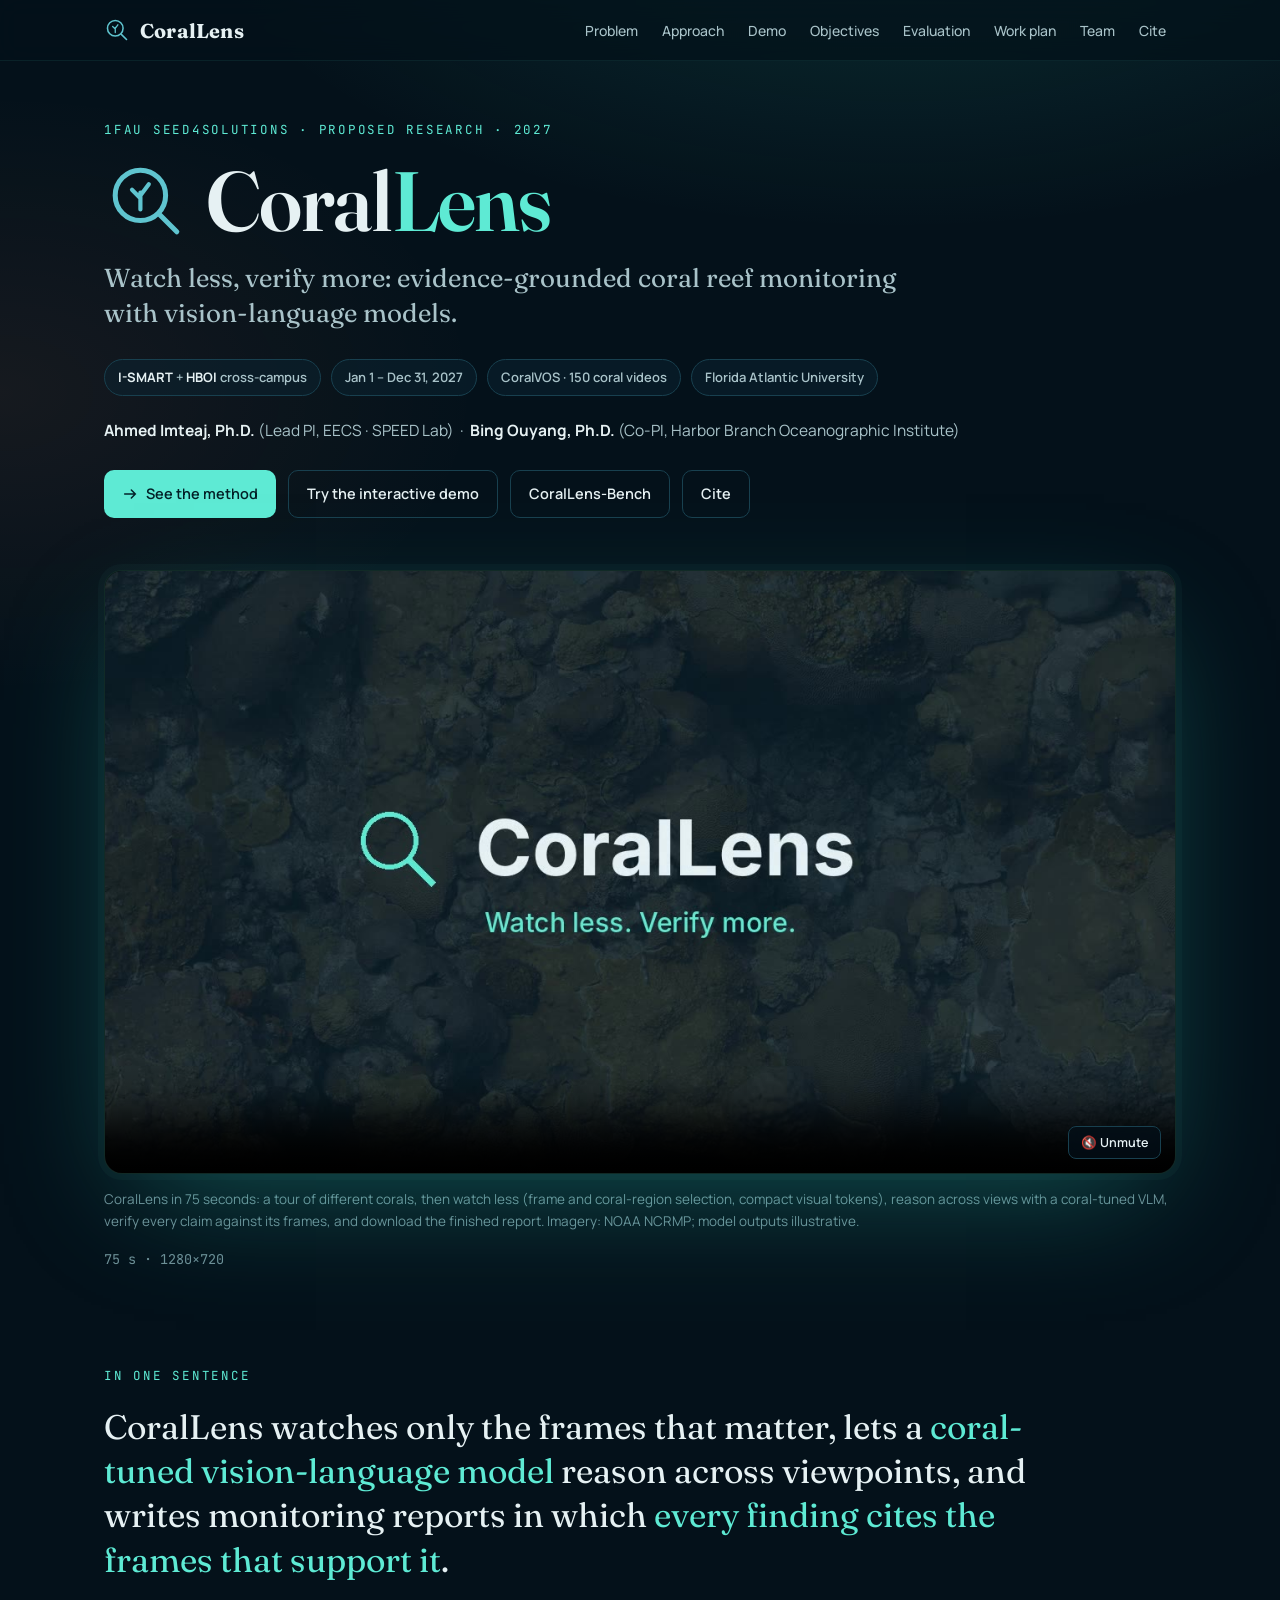
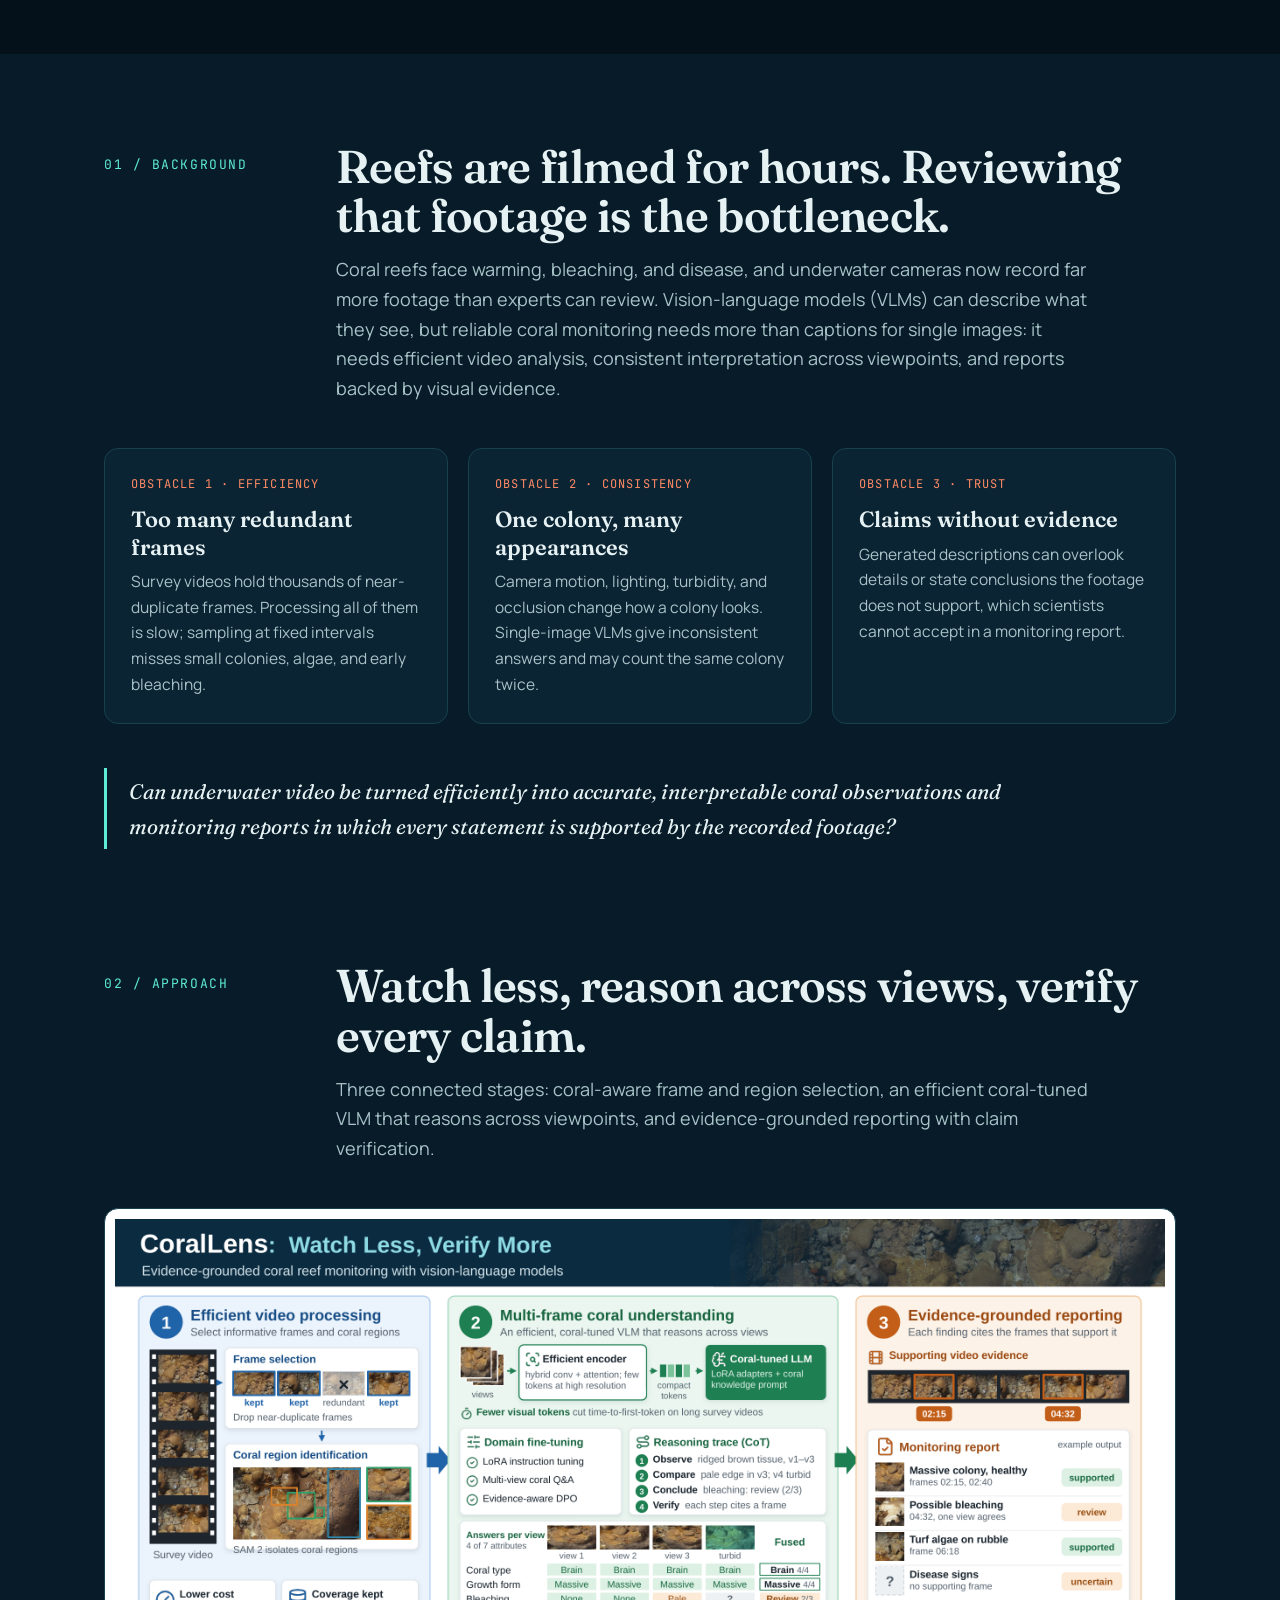
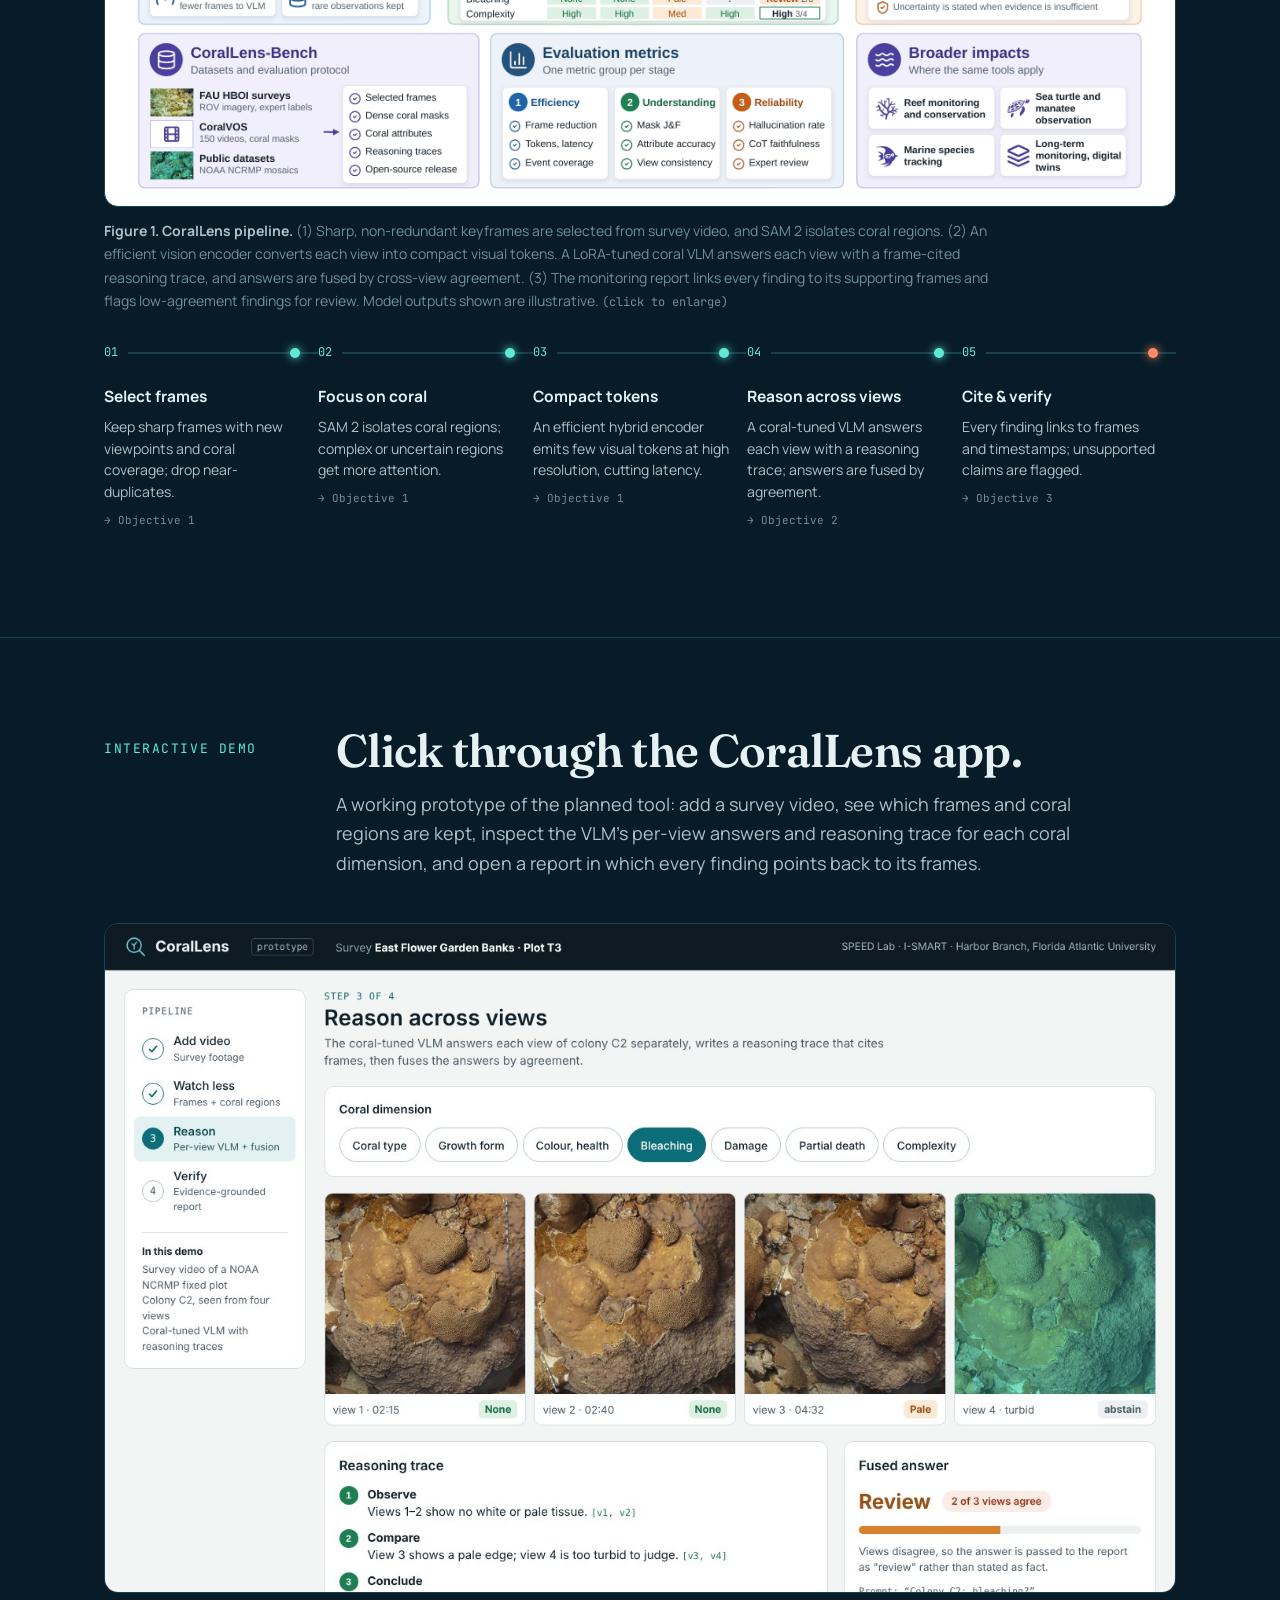
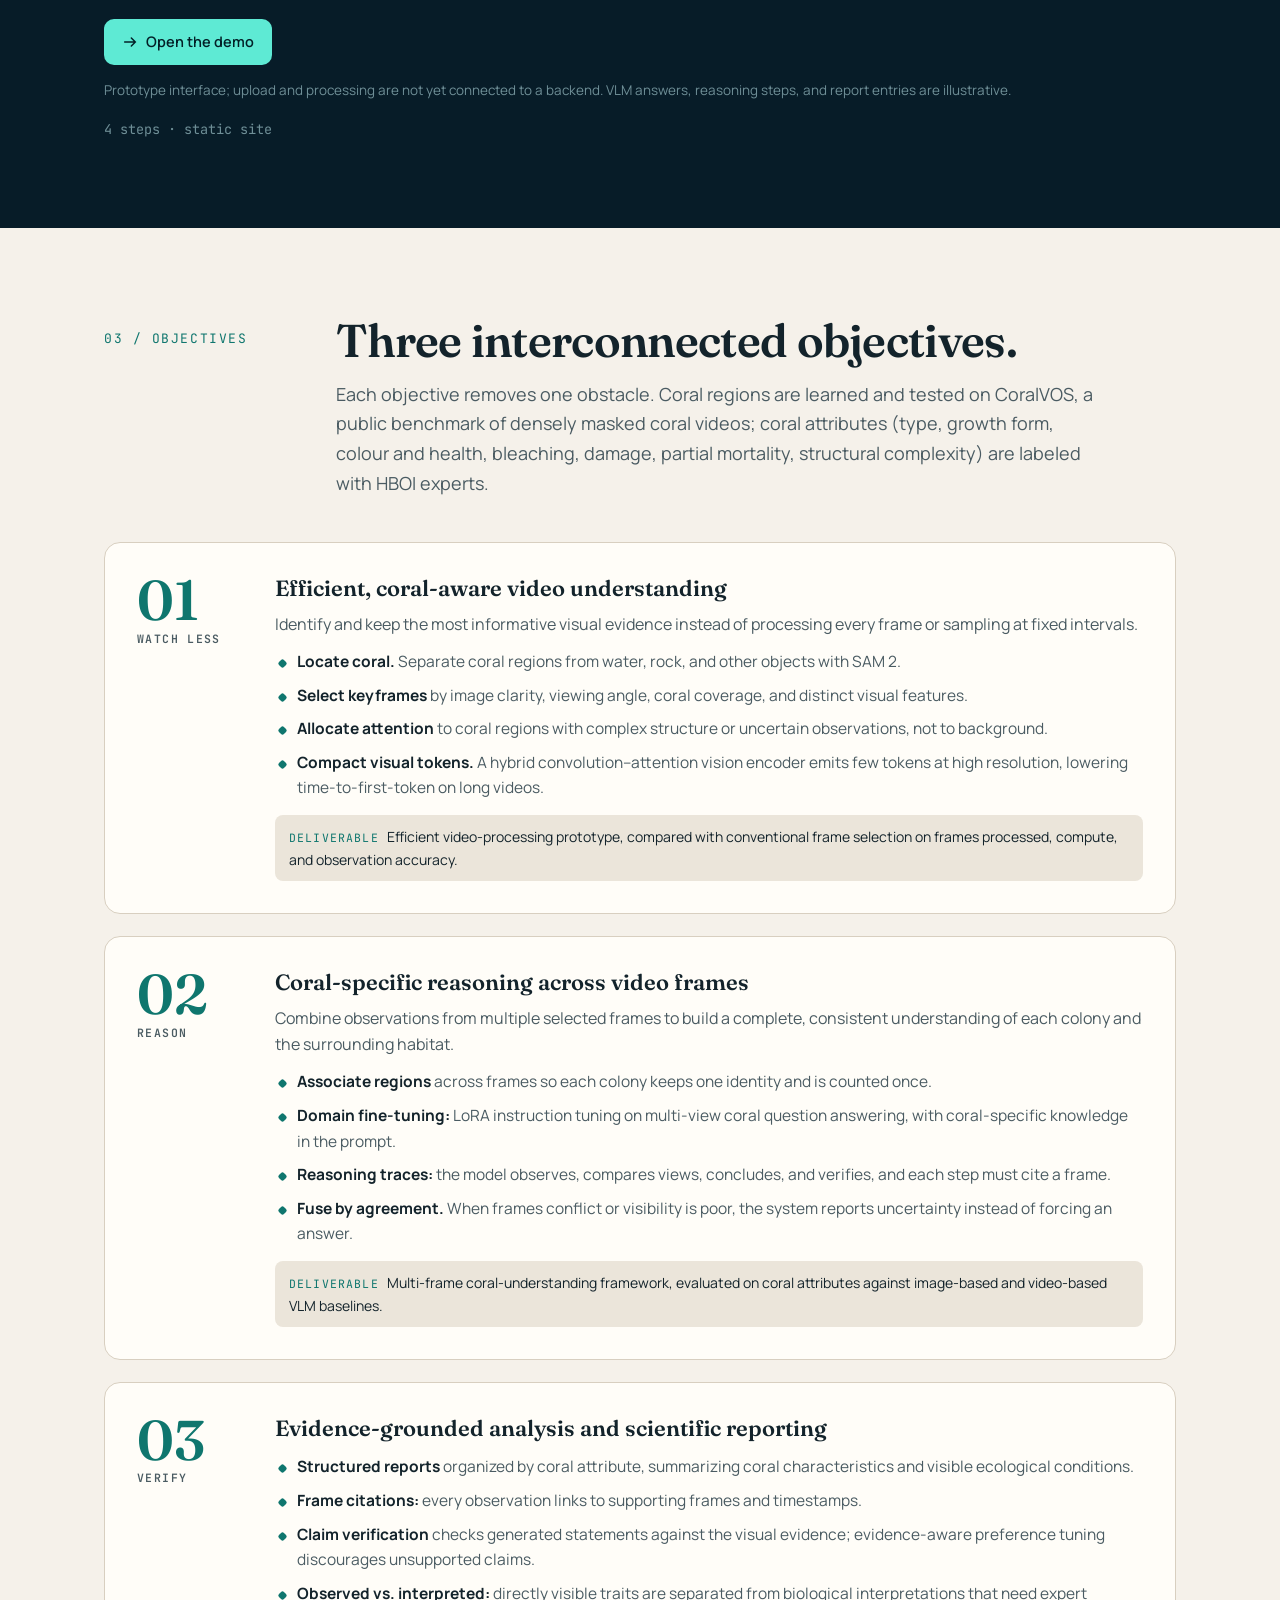
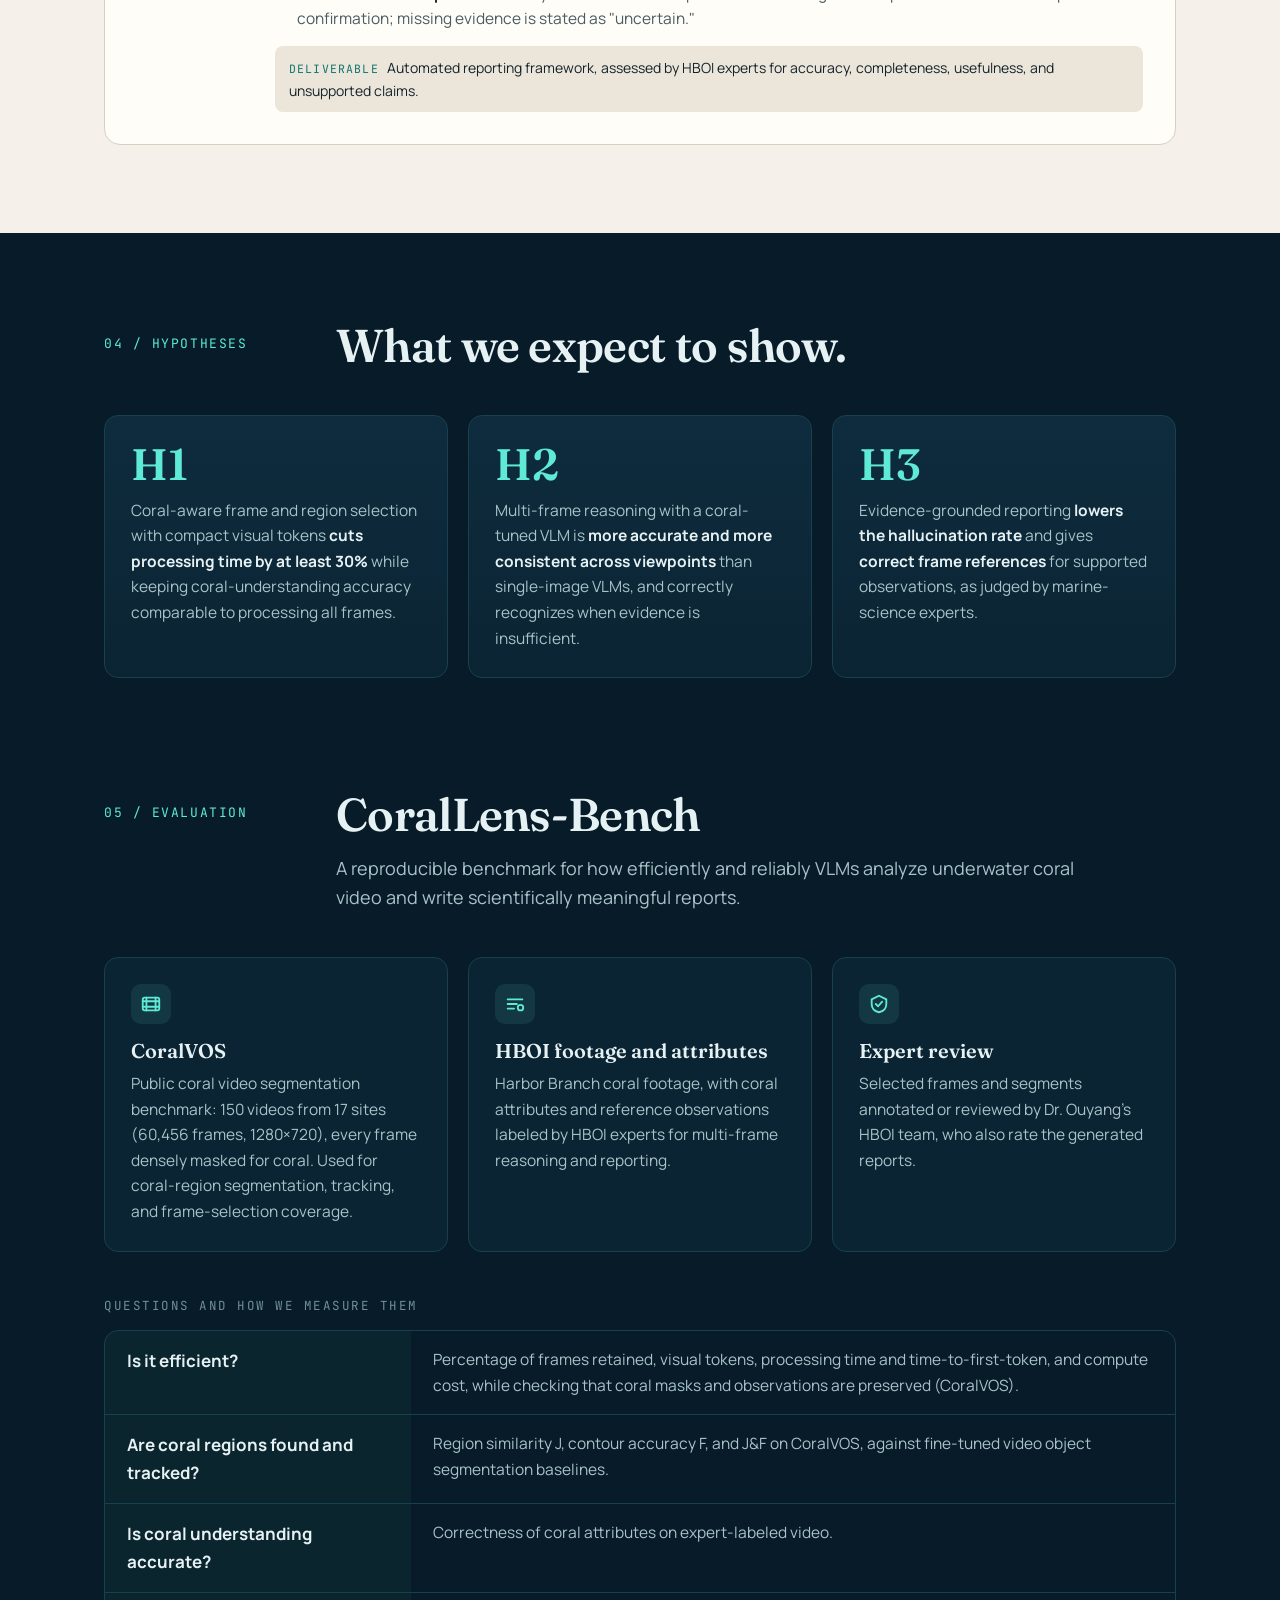
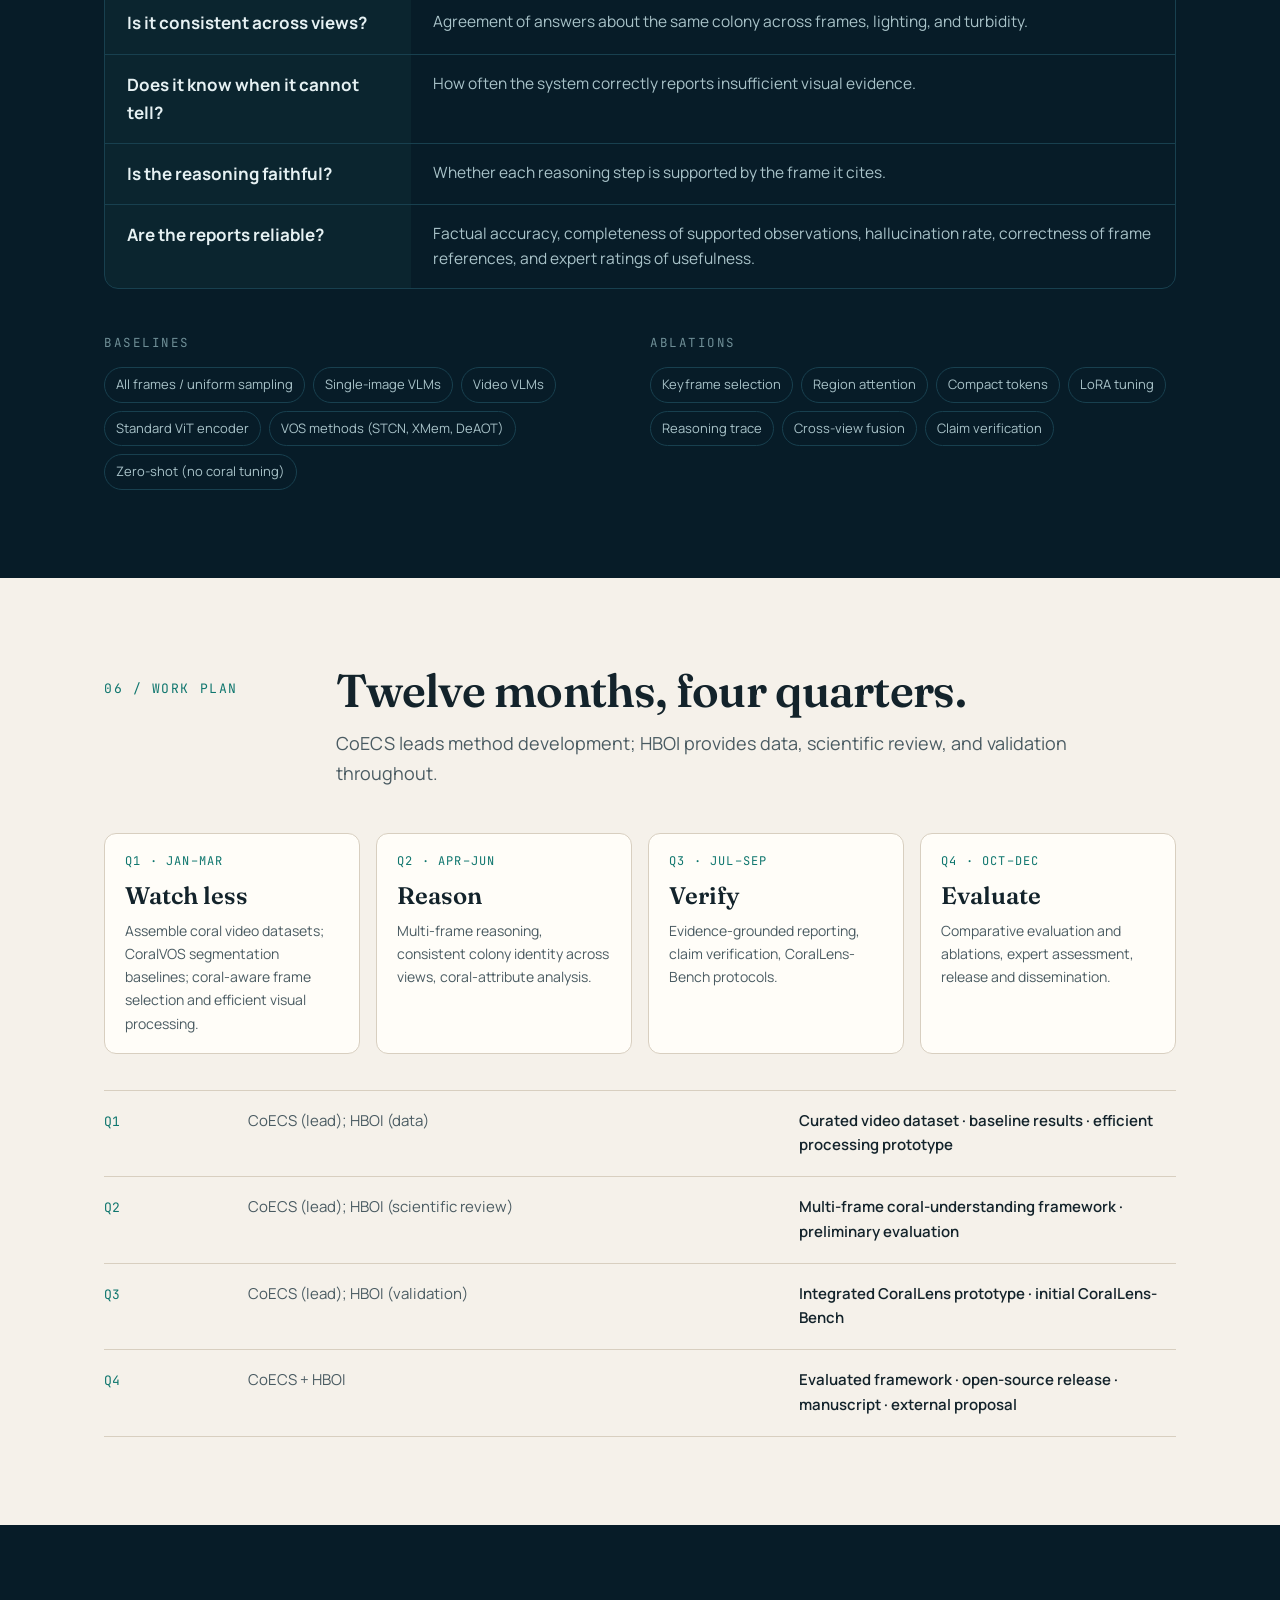
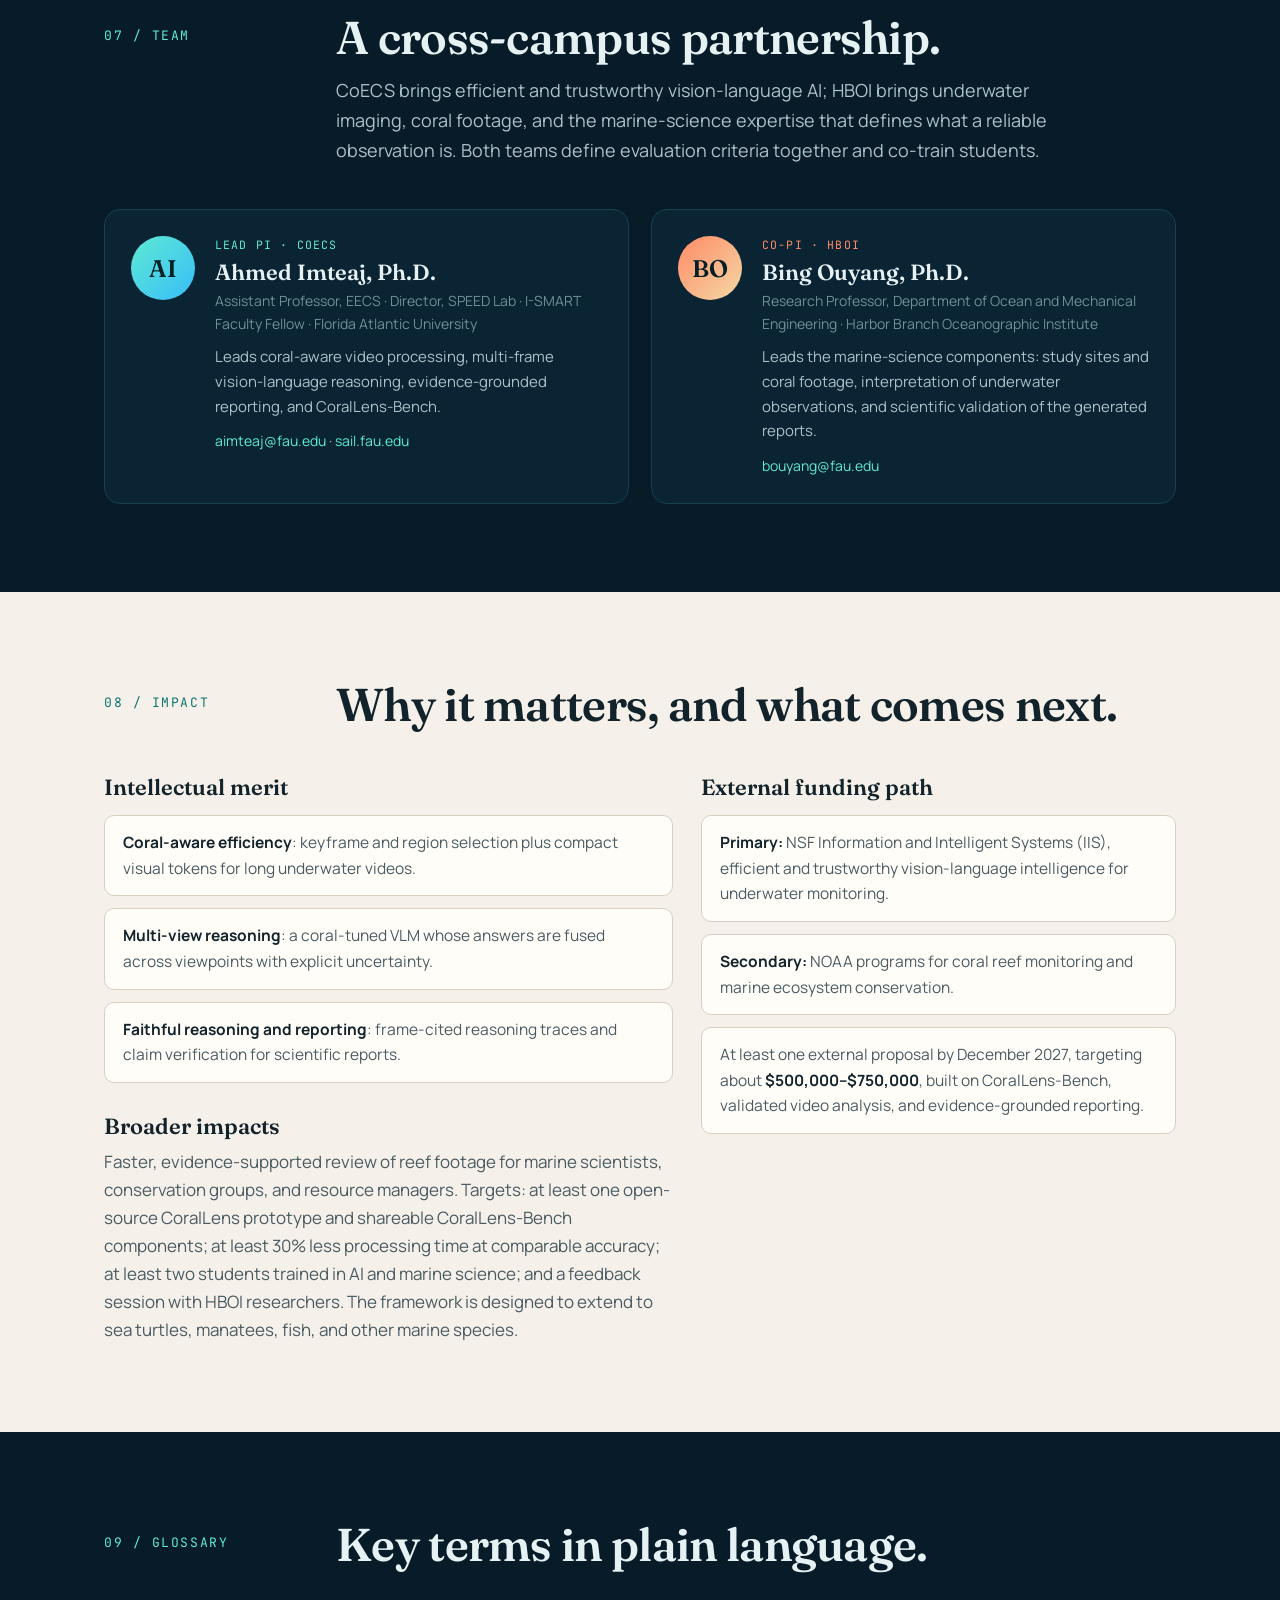
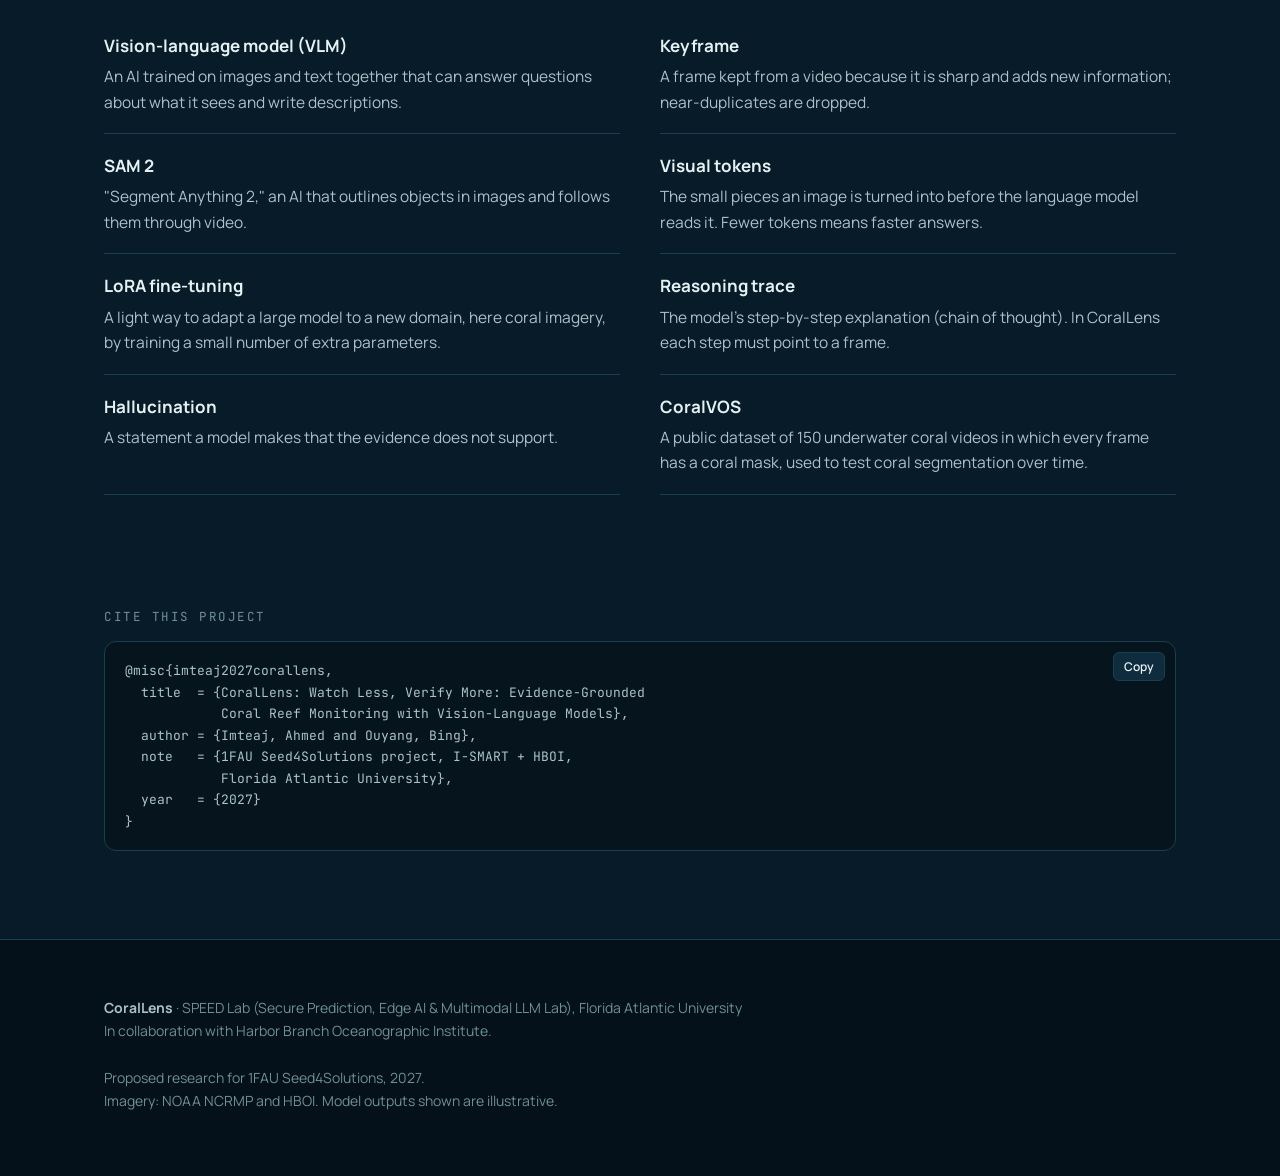
==== commit 41655722: "logo updated" ====
--- a/index.html
+++ b/index.html
@@ -9,7 +9,7 @@
 <meta property="og:description" content="Evidence-grounded coral reef monitoring with vision-language models: efficient frame selection, multi-view coral reasoning, and reports where every finding cites its frames.">
 <meta property="og:image" content="assets/social-card.jpg">
 <meta name="twitter:card" content="summary_large_image">
-<link rel="icon" href="data:image/svg+xml,<svg xmlns='http://www.w3.org/2000/svg' viewBox='0 0 64 64'><circle cx='32' cy='32' r='30' fill='%23071a24'/><circle cx='32' cy='32' r='13' stroke='%235eead4' stroke-width='4' fill='none'/><path d='M41 41l9 9' stroke='%235eead4' stroke-width='4' stroke-linecap='round'/></svg>">
+<link rel="icon" href="data:image/svg+xml,<svg xmlns='http://www.w3.org/2000/svg' viewBox='0 0 30 30'><rect width='30' height='30' rx='7' fill='%23071a24'/><circle cx='13' cy='13' r='9' fill='none' stroke='%235FC4CF' stroke-width='2.2'/><path d='M20 20l6 6' stroke='%235FC4CF' stroke-width='2.4' stroke-linecap='round'/><path d='M13 18v-6M13 14l-3-3M13 13l3-4' stroke='%235FC4CF' stroke-width='1.8' stroke-linecap='round' fill='none'/></svg>">
 <link rel="preconnect" href="https://fonts.googleapis.com">
 <link rel="preconnect" href="https://fonts.gstatic.com" crossorigin>
 <link href="https://fonts.googleapis.com/css2?family=Fraunces:opsz,wght@9..144,400;9..144,600;9..144,700&family=Manrope:wght@400;500;600;700&family=JetBrains+Mono:wght@400;500&display=swap" rel="stylesheet">
@@ -47,6 +47,9 @@
 .eyebrow{font-family:var(--mono);font-size:12.5px;letter-spacing:.14em;text-transform:uppercase;color:var(--cyan)}
 h1{font-family:var(--serif);font-weight:600;font-size:clamp(40px,7vw,84px);line-height:1;letter-spacing:-.02em;margin:18px 0 18px}
 h1 em{font-style:normal;color:var(--cyan)}
+.hero-title{display:flex;align-items:center;gap:18px}
+.hero-title .logo{width:clamp(48px,8vw,84px);height:clamp(48px,8vw,84px)}
+.brand .logo{display:block}
 .sub{font-family:var(--serif);font-size:clamp(19px,2.3vw,26px);line-height:1.35;color:var(--ink-2);max-width:820px;font-weight:400}
 .meta{display:flex;flex-wrap:wrap;gap:10px;margin:28px 0 8px}
 .chip{font-size:13px;font-weight:600;padding:7px 13px;border:1px solid var(--line);border-radius:999px;color:var(--ink-2);background:rgba(11,36,51,.5)}
@@ -229,7 +232,7 @@
 
 <nav>
   <div class="wrap">
-    <a class="brand" href="#top"><i></i>CoralLens</a>
+    <a class="brand" href="#top"><svg class="logo" width="26" height="26" viewBox="0 0 30 30" fill="none" aria-hidden="true"><circle cx="13" cy="13" r="9" stroke="#5FC4CF" stroke-width="1.8"/><path d="M20 20l6 6" stroke="#5FC4CF" stroke-width="1.8" stroke-linecap="round"/><path d="M13 18v-6M13 14l-3-3M13 13l3-4" stroke="#5FC4CF" stroke-width="1.5" stroke-linecap="round"/></svg>CoralLens</a>
     <ul>
       <li><a href="#problem">Problem</a></li>
       <li><a href="#approach">Approach</a></li>
@@ -246,7 +249,7 @@
 <header class="hero" id="top">
   <div class="wrap">
     <div class="eyebrow">1FAU Seed4Solutions · Proposed research · 2027</div>
-    <h1>Coral<em>Lens</em></h1>
+    <h1 class="hero-title"><svg class="logo" style="flex:0 0 auto" width="84" height="84" viewBox="0 0 30 30" fill="none" aria-hidden="true"><circle cx="13" cy="13" r="9" stroke="#5FC4CF" stroke-width="1.8"/><path d="M20 20l6 6" stroke="#5FC4CF" stroke-width="1.8" stroke-linecap="round"/><path d="M13 18v-6M13 14l-3-3M13 13l3-4" stroke="#5FC4CF" stroke-width="1.5" stroke-linecap="round"/></svg><span>Coral<em>Lens</em></span></h1>
     <p class="sub">Watch less, verify more: evidence-grounded coral reef monitoring with vision-language models.</p>
     <div class="meta">
       <span class="chip"><b>I-SMART</b> + <b>HBOI</b> cross-campus</span>
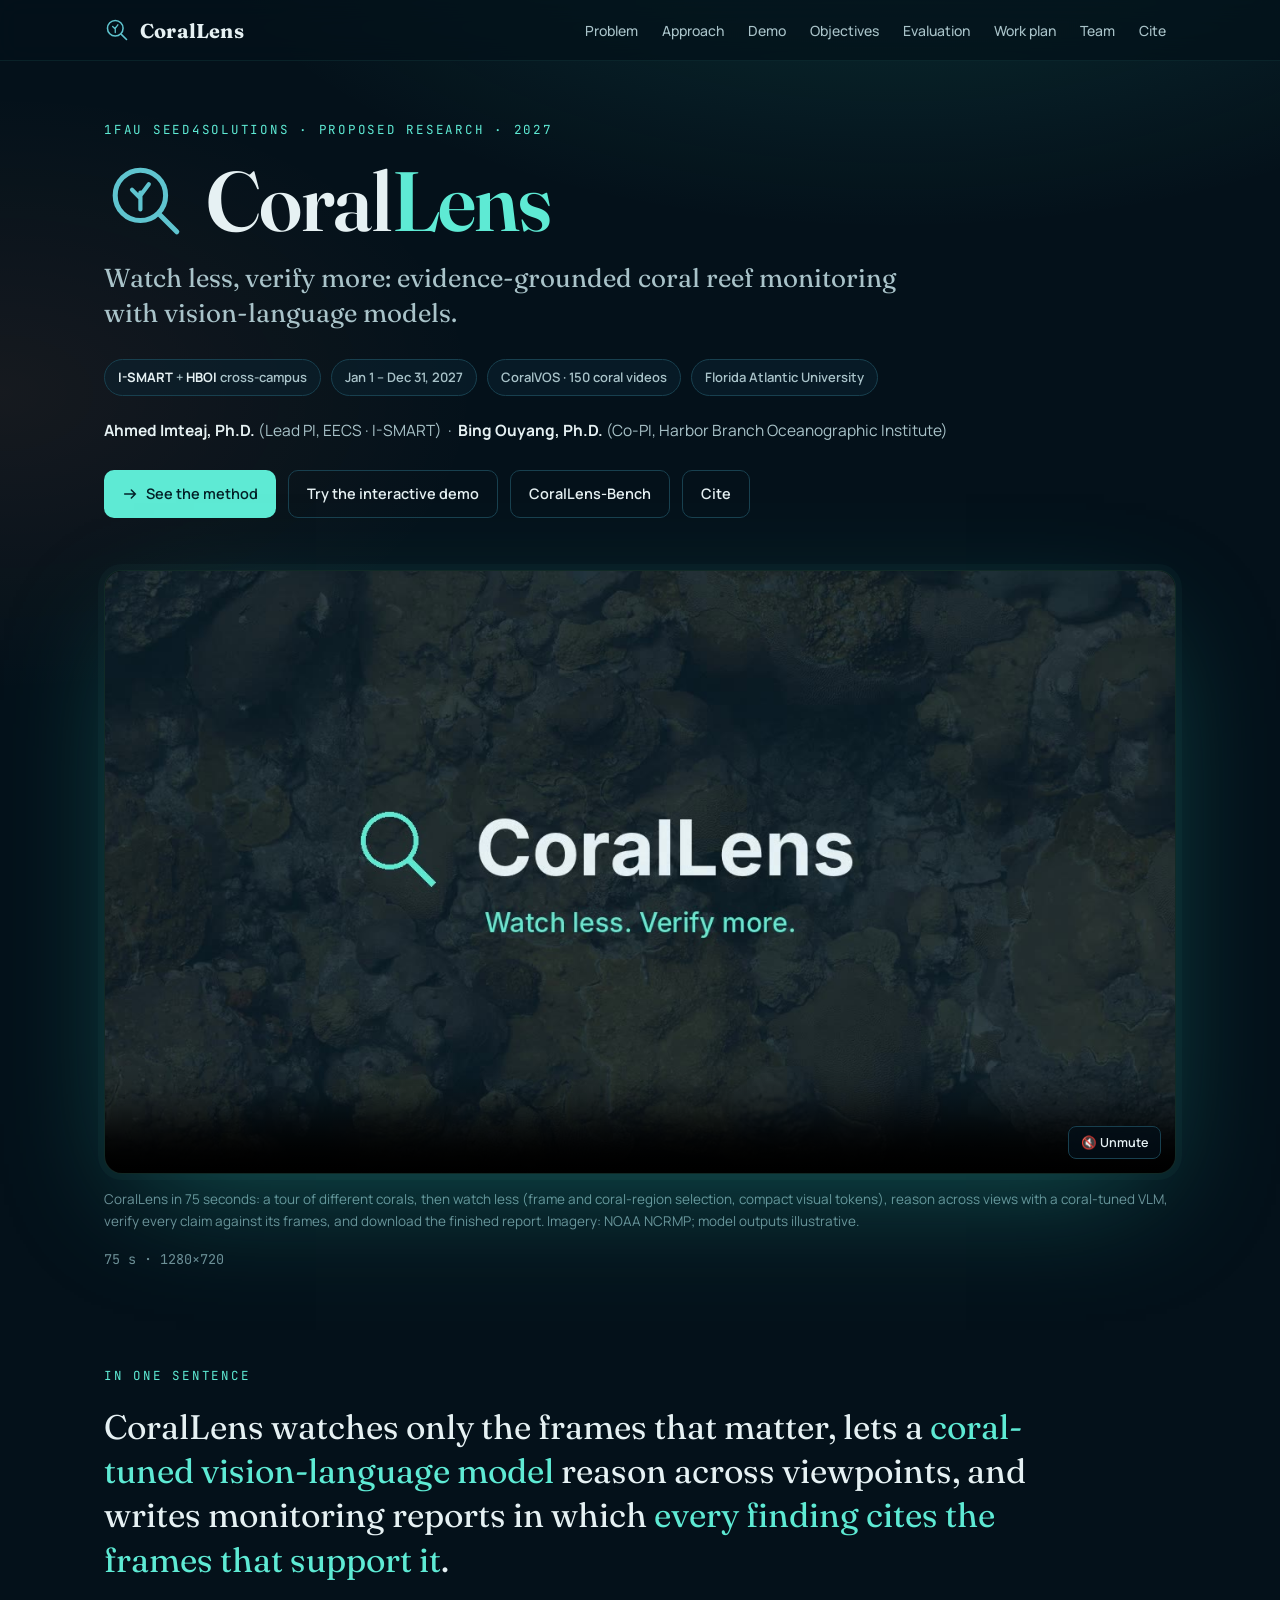
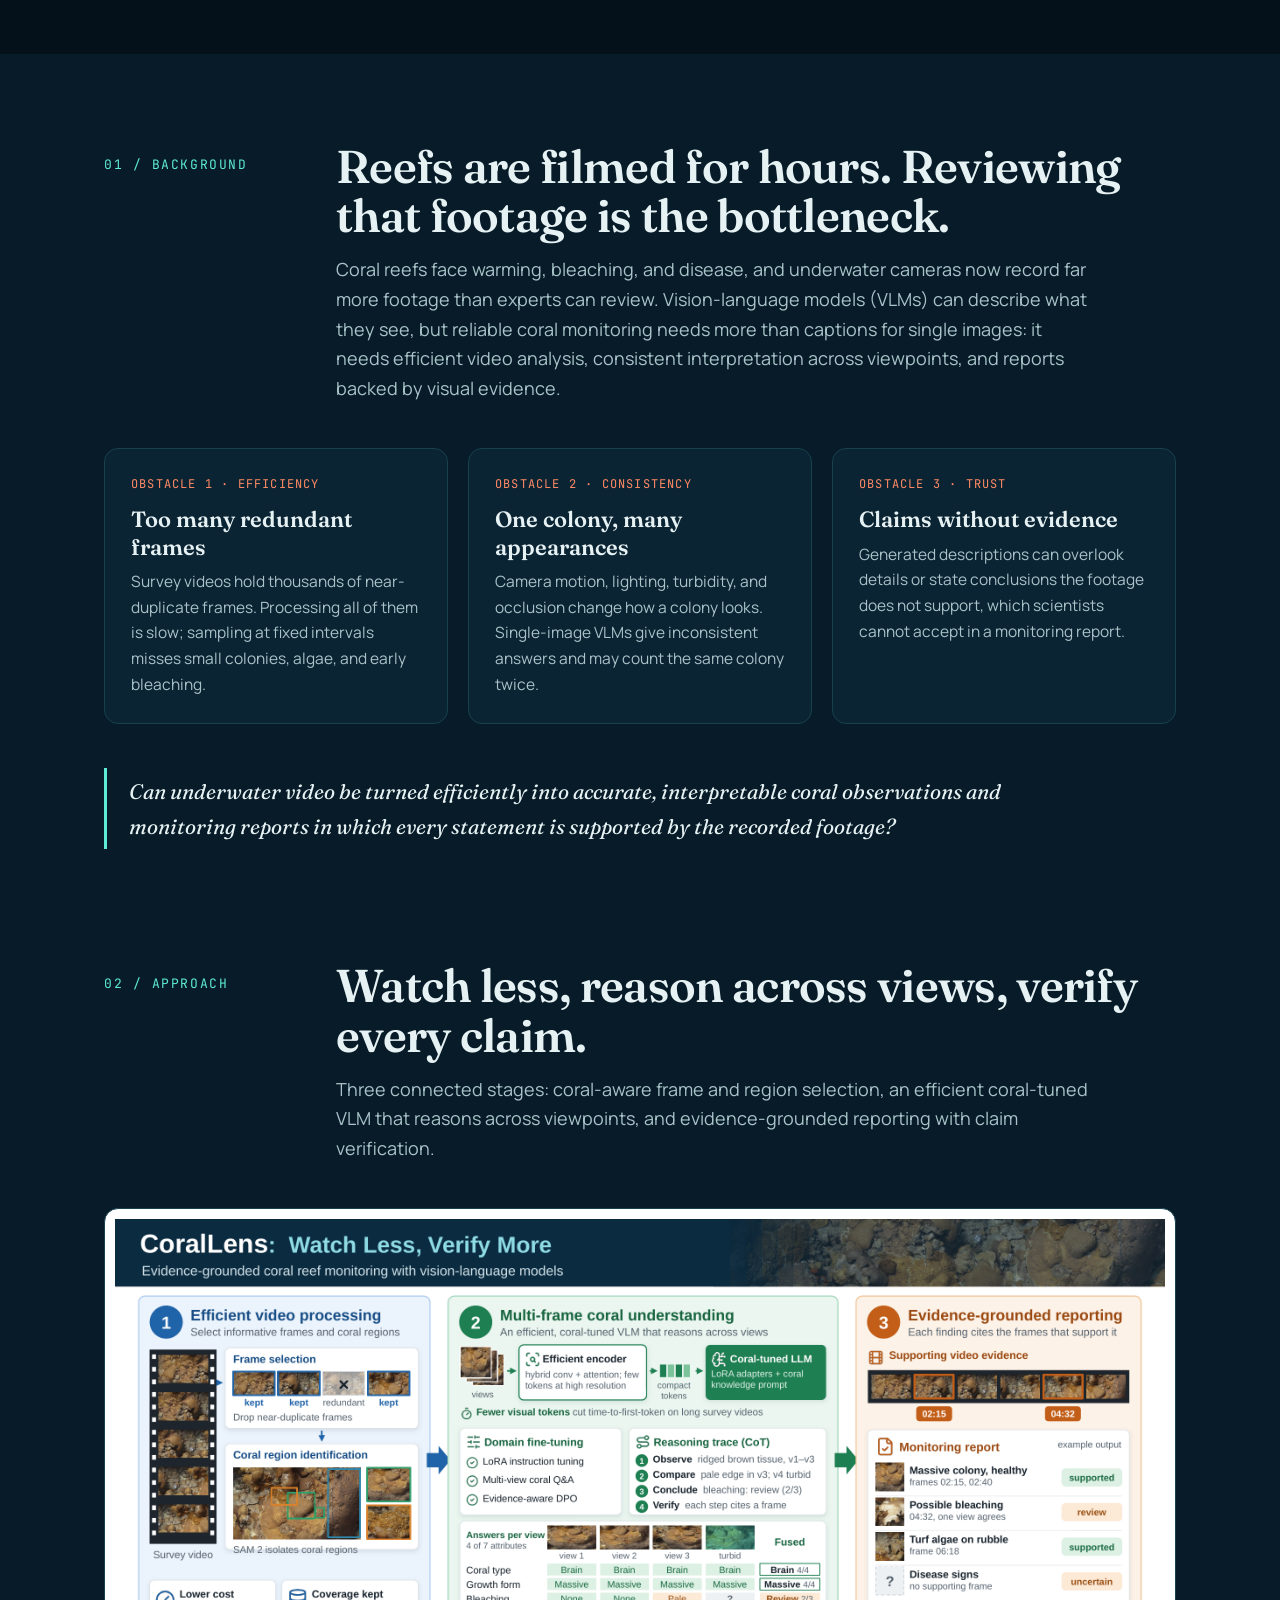
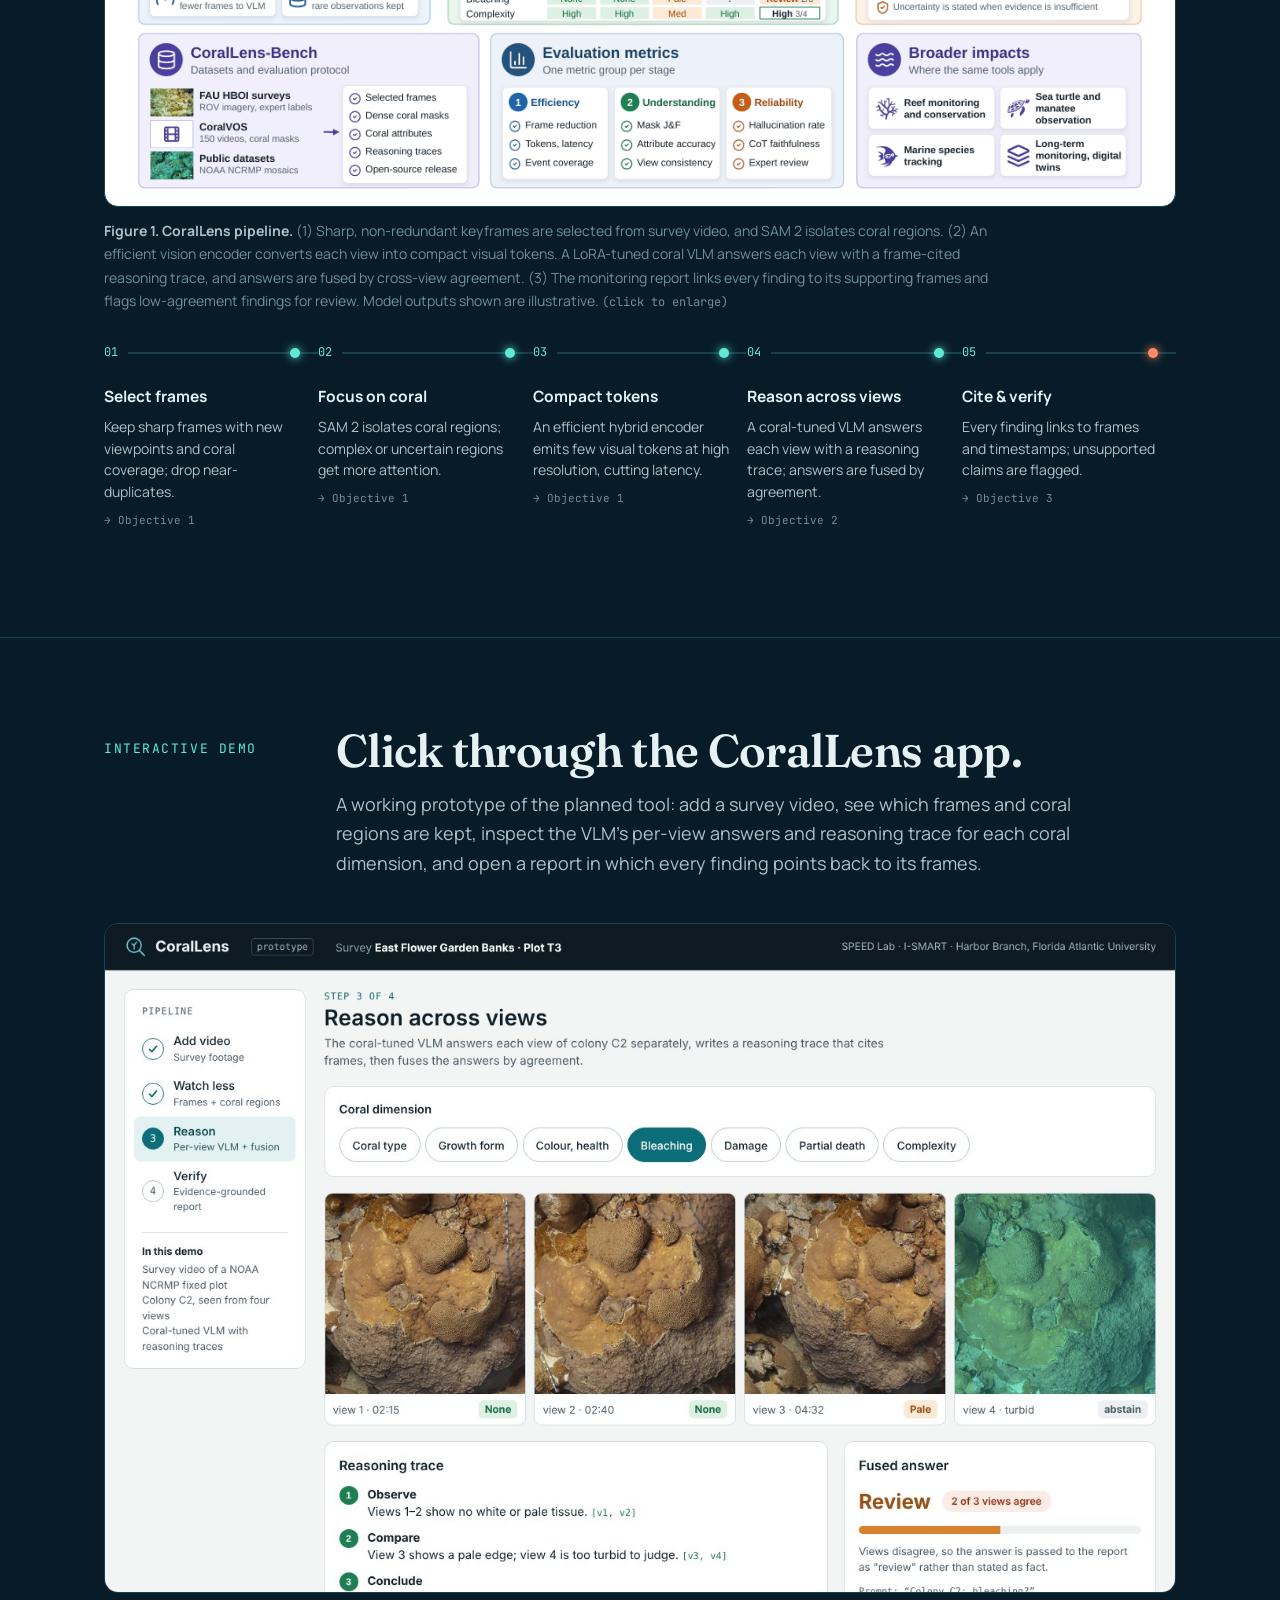
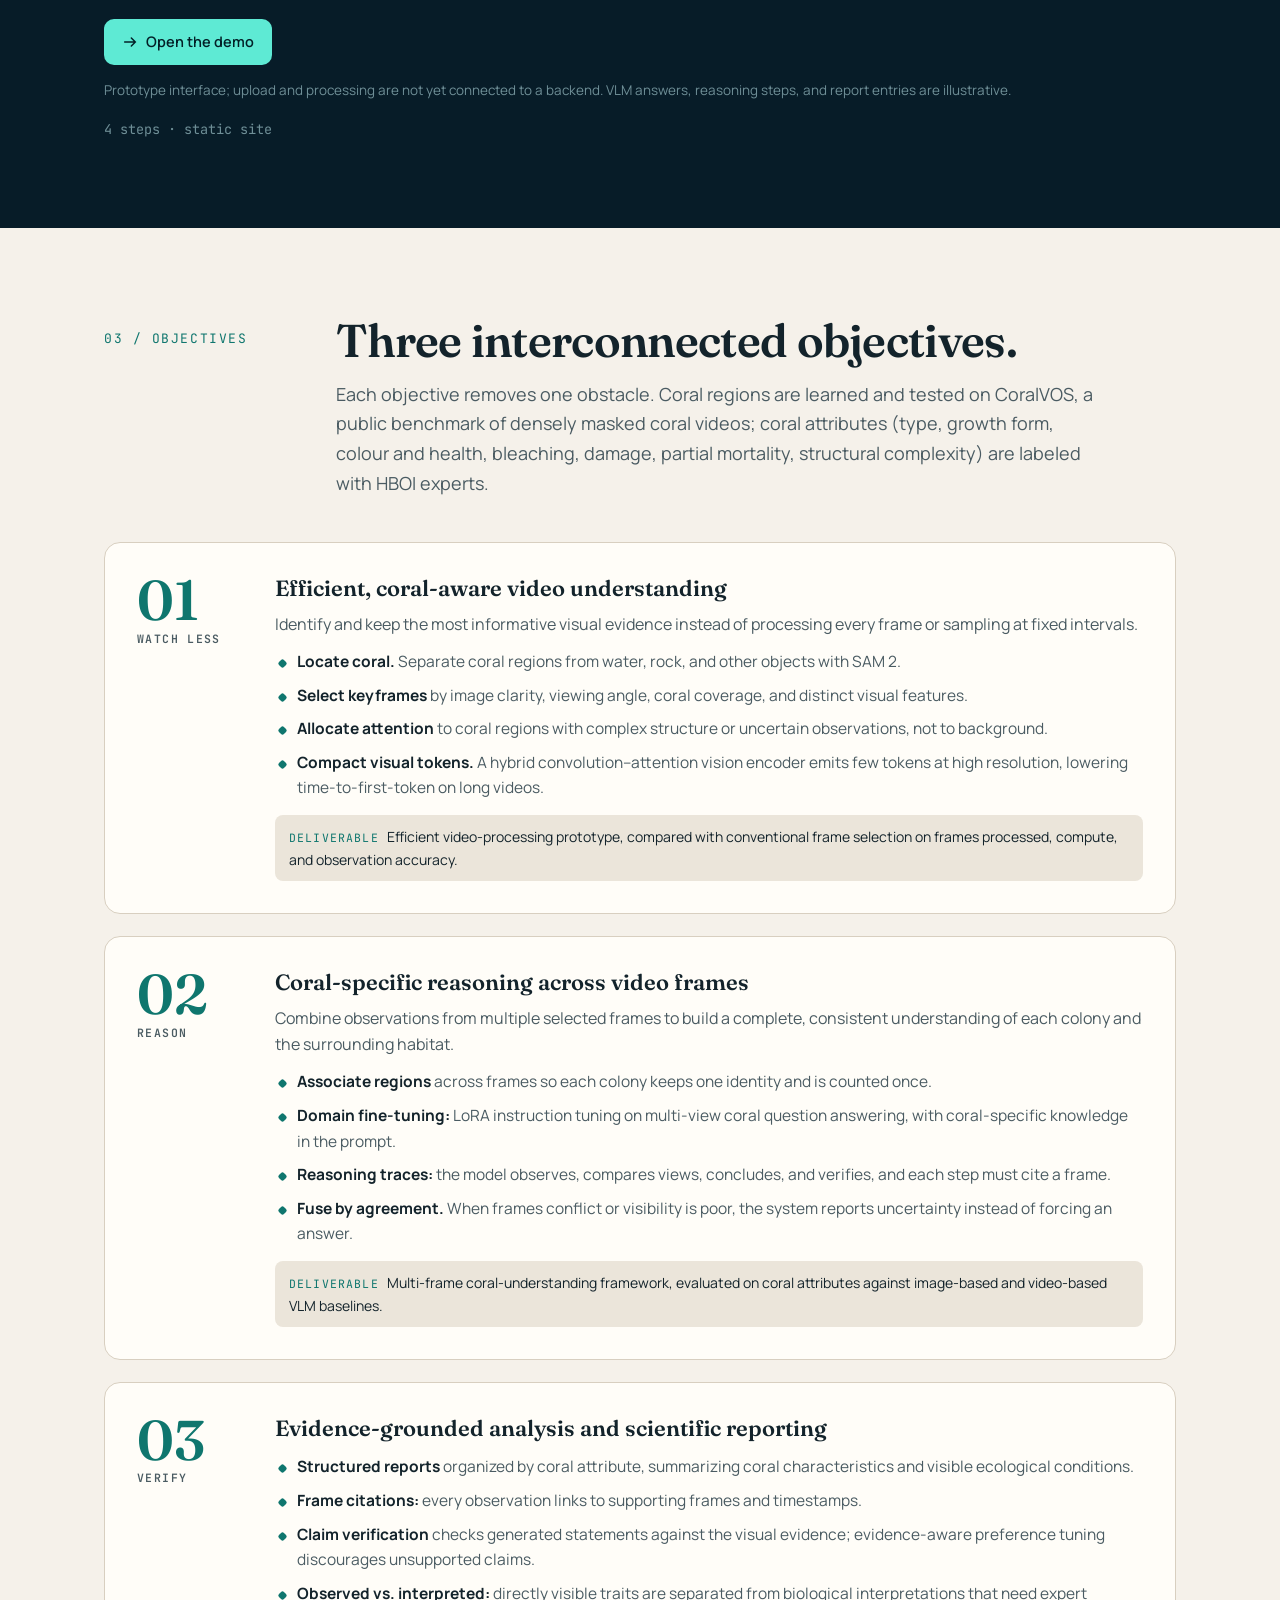
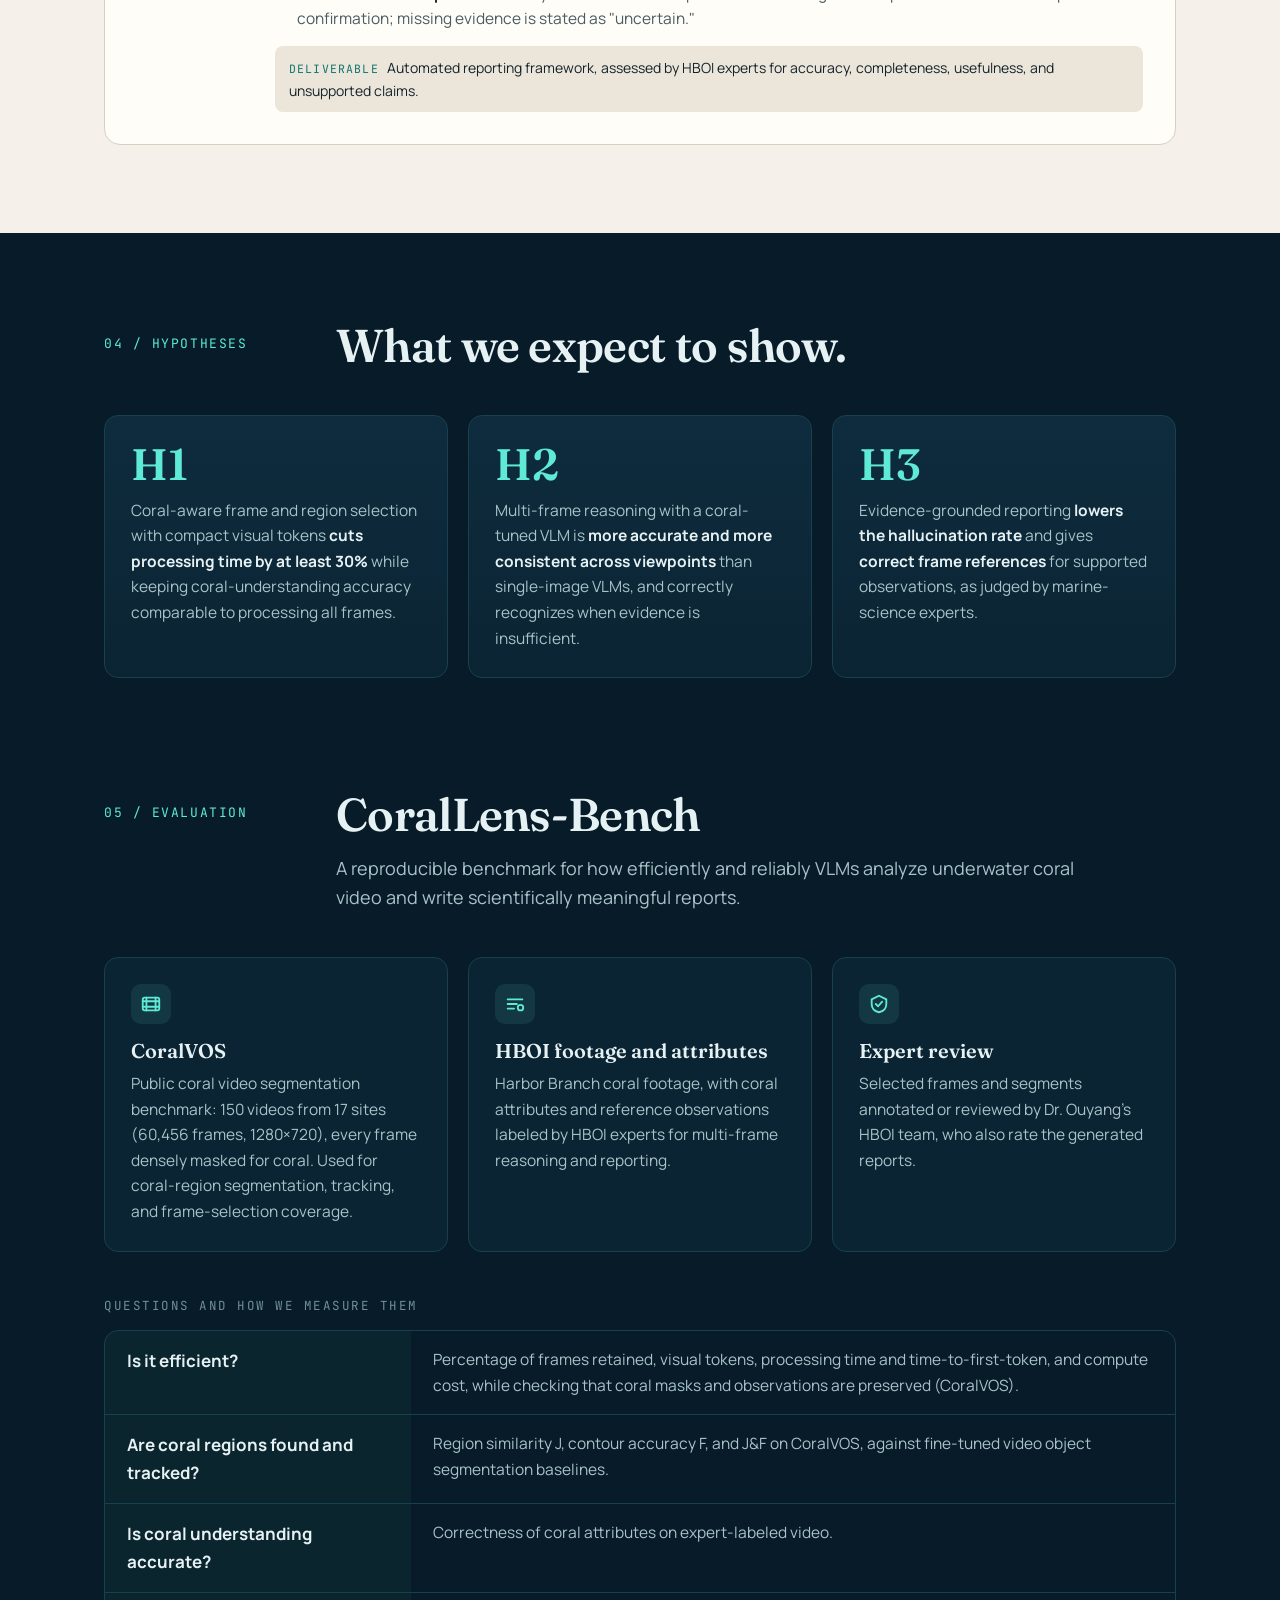
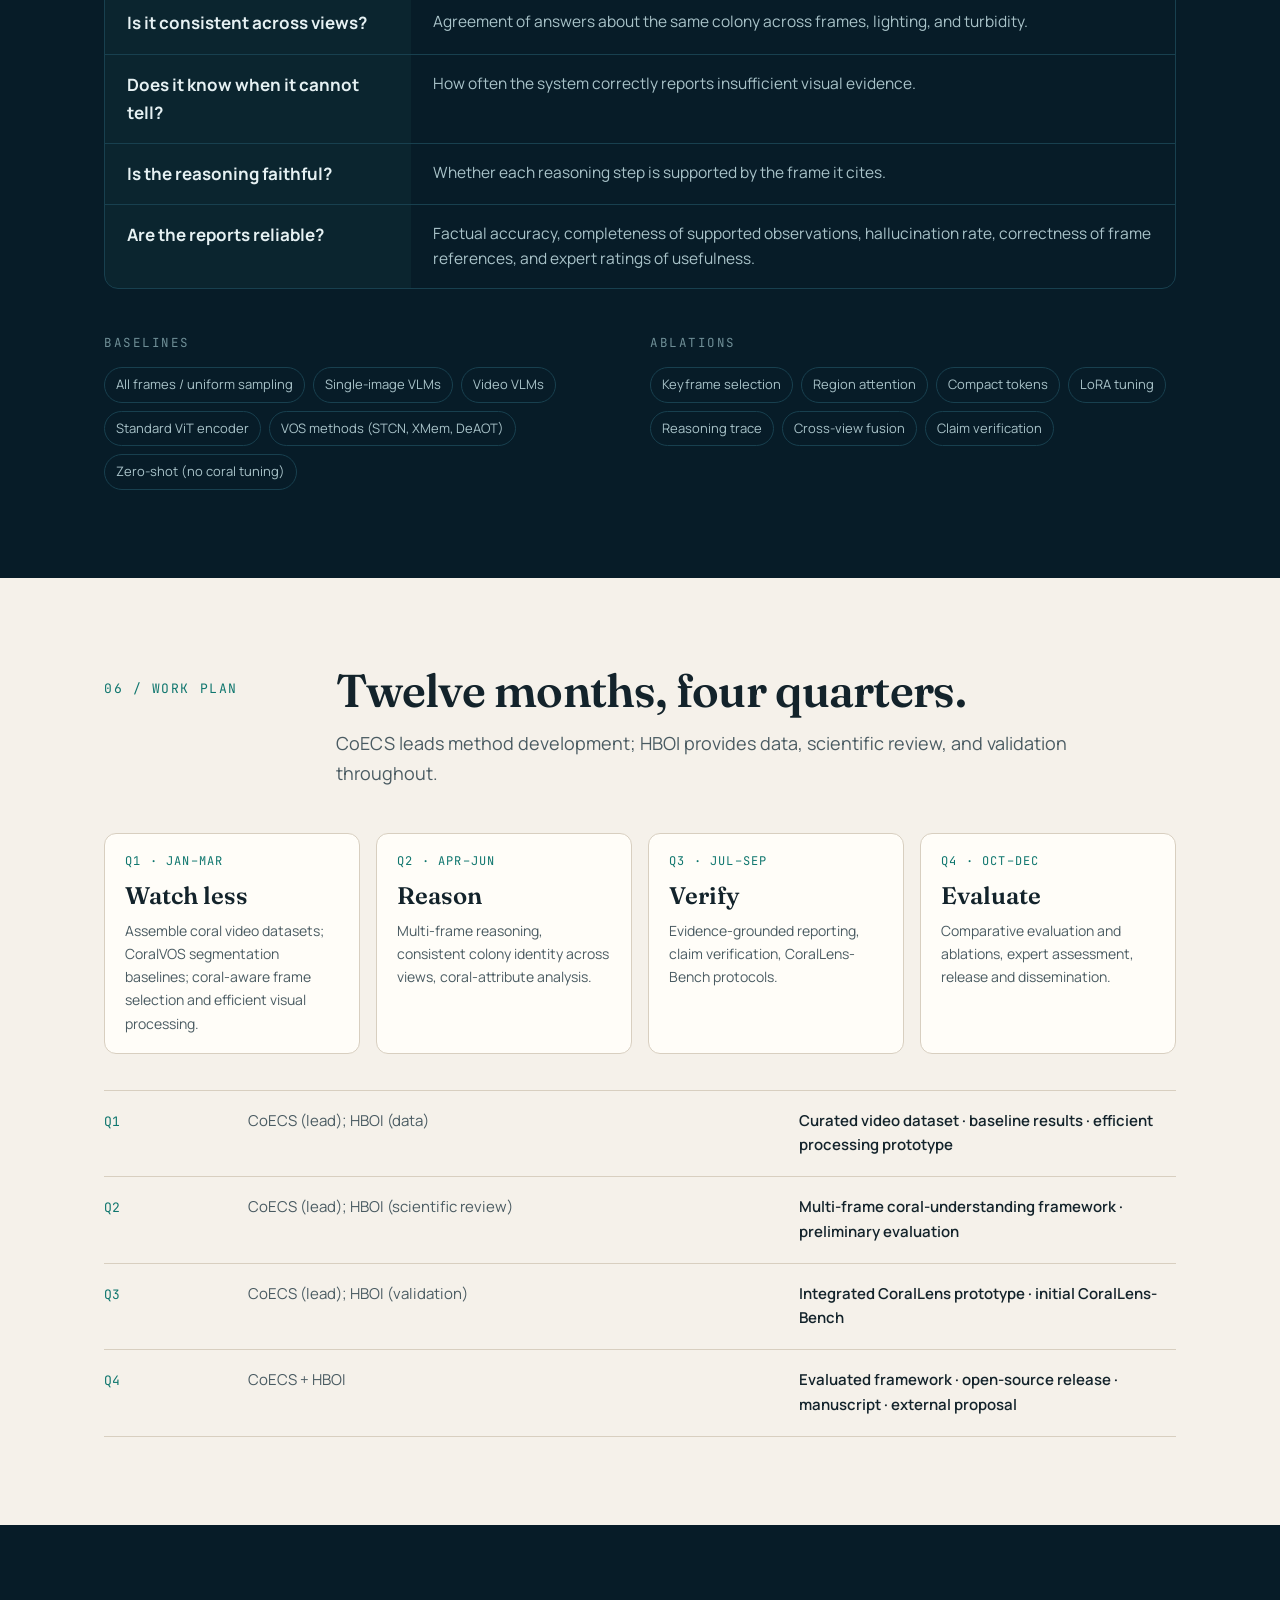
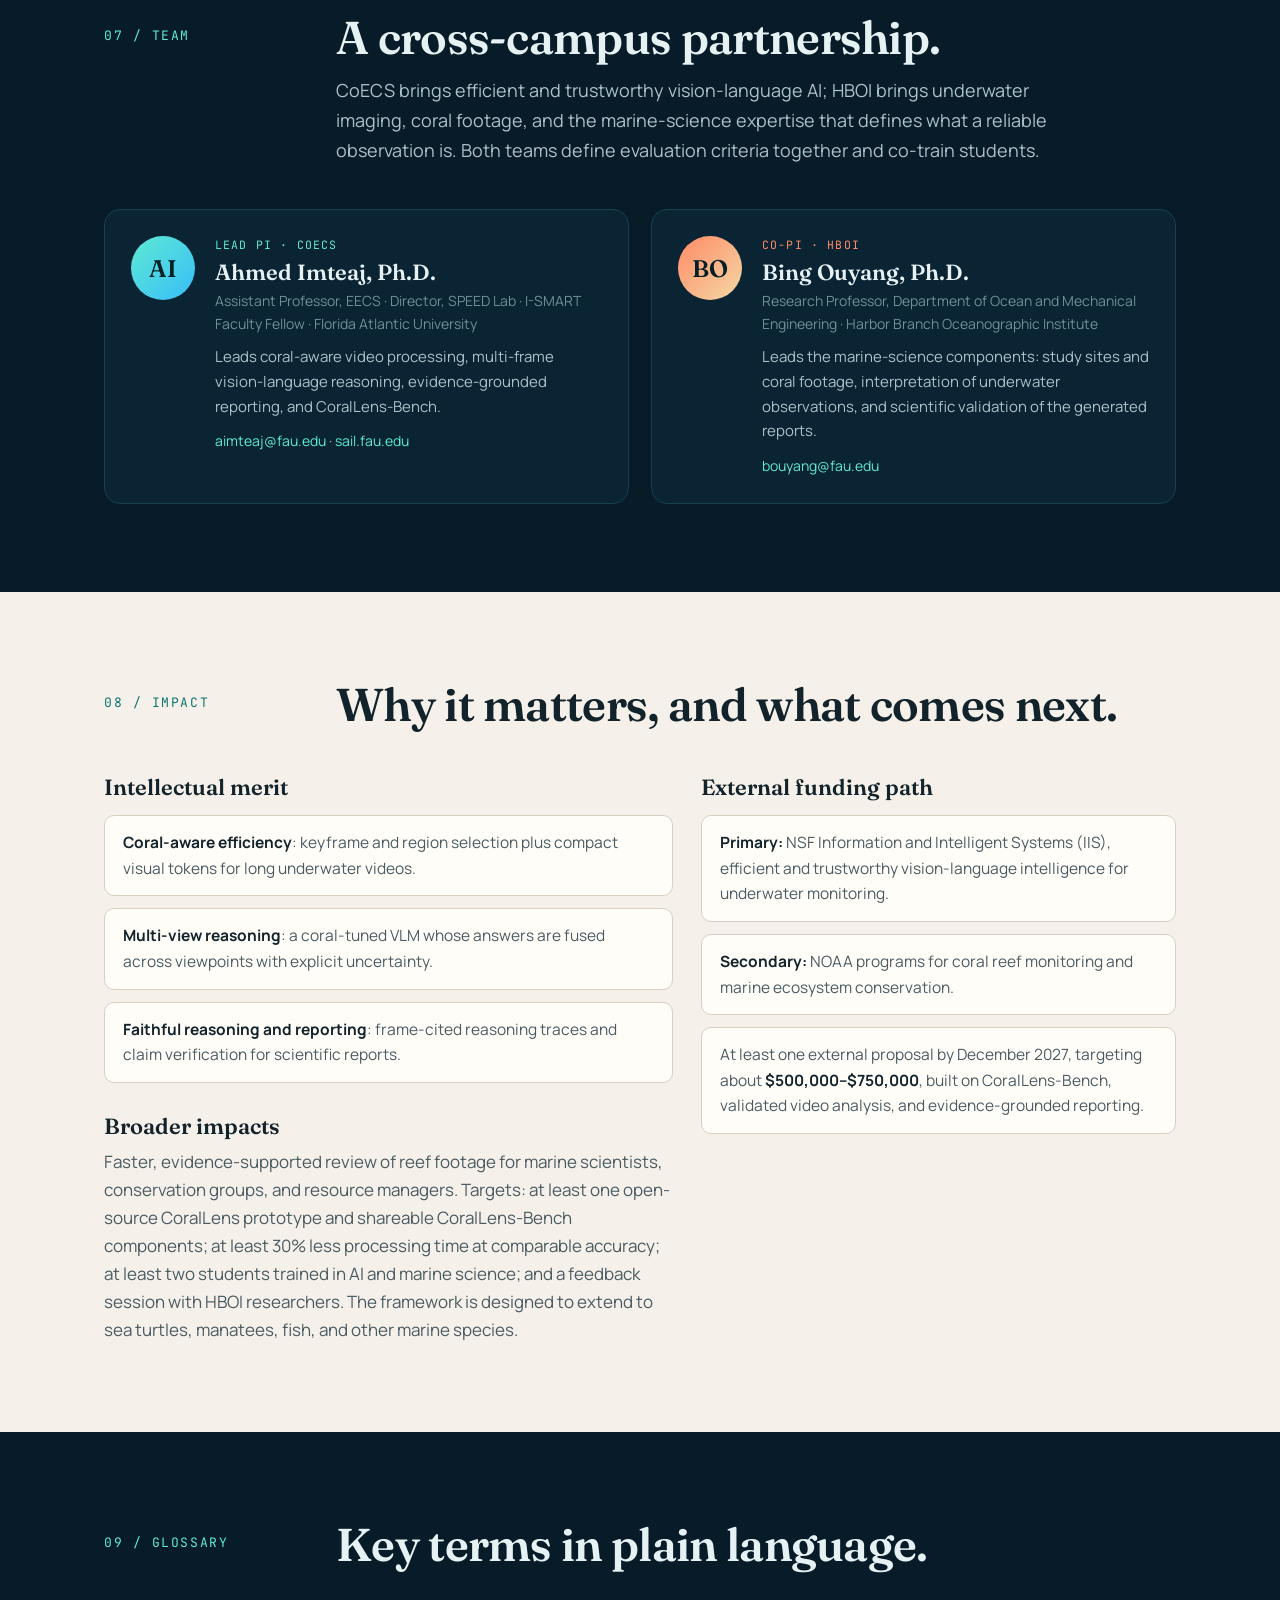
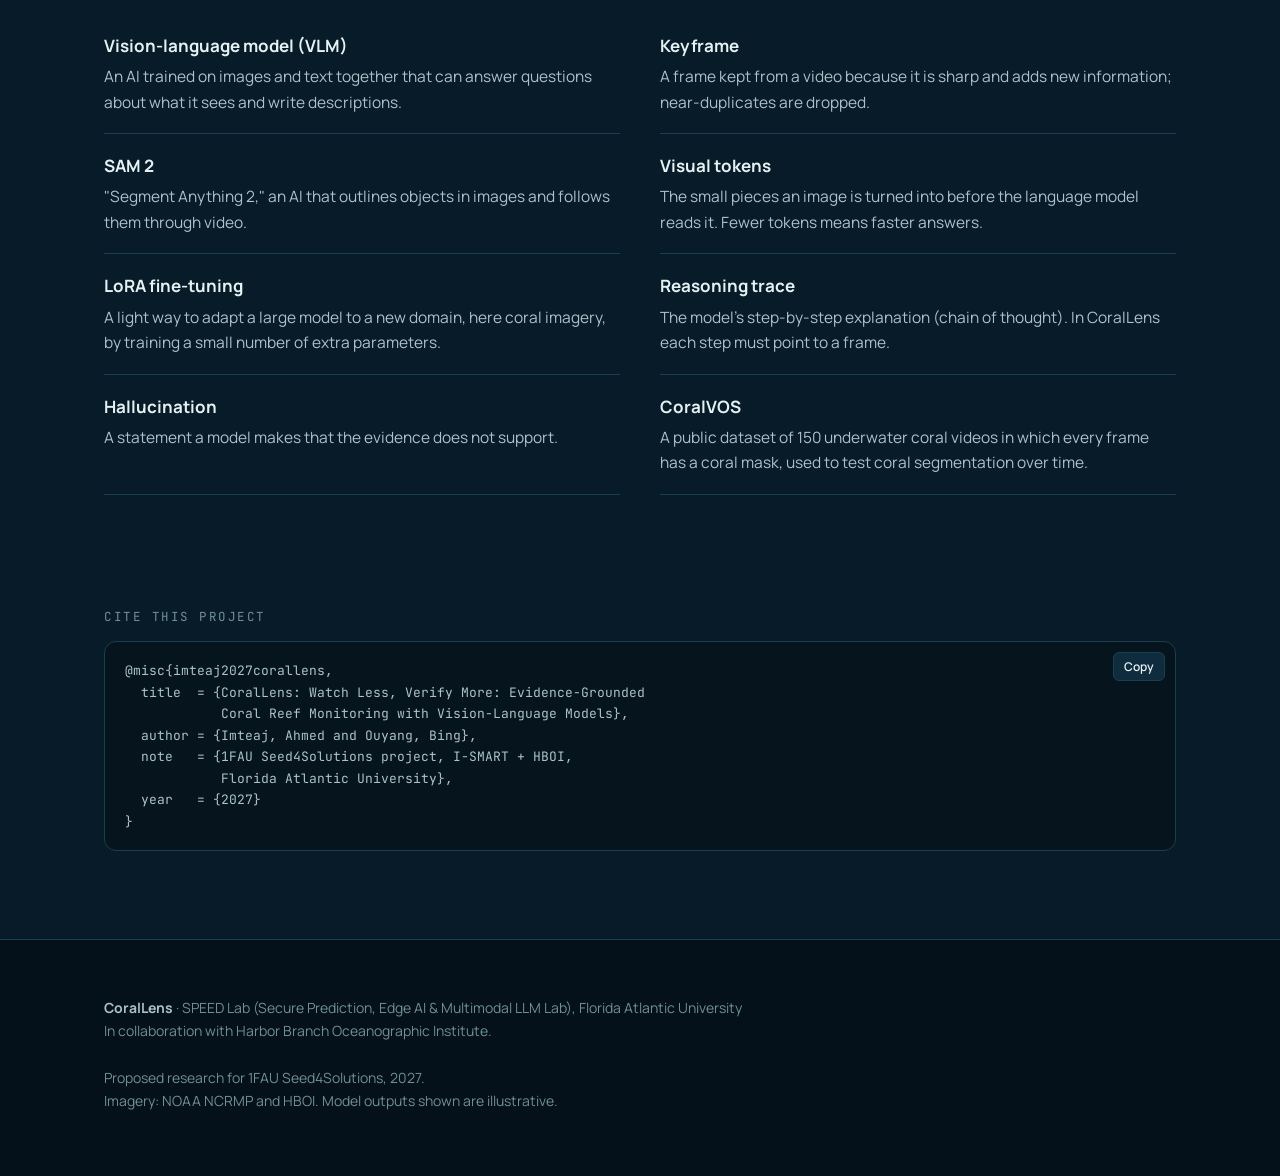
==== commit d58dc329: "ismart" ====
--- a/index.html
+++ b/index.html
@@ -257,7 +257,7 @@
       <span class="chip">CoralVOS · 150 coral videos</span>
       <span class="chip">Florida Atlantic University</span>
     </div>
-    <p class="authors"><strong>Ahmed Imteaj, Ph.D.</strong> (Lead PI, EECS · SPEED Lab) &nbsp;·&nbsp; <strong>Bing Ouyang, Ph.D.</strong> (Co-PI, Harbor Branch Oceanographic Institute)</p>
+    <p class="authors"><strong>Ahmed Imteaj, Ph.D.</strong> (Lead PI, EECS · I-SMART) &nbsp;·&nbsp; <strong>Bing Ouyang, Ph.D.</strong> (Co-PI, Harbor Branch Oceanographic Institute)</p>
     <div class="btns">
       <a class="btn" href="#approach">
         <svg width="16" height="16" viewBox="0 0 24 24" fill="none" stroke="currentColor" stroke-width="2.2" stroke-linecap="round"><path d="M4 12h16M14 6l6 6-6 6"/></svg>
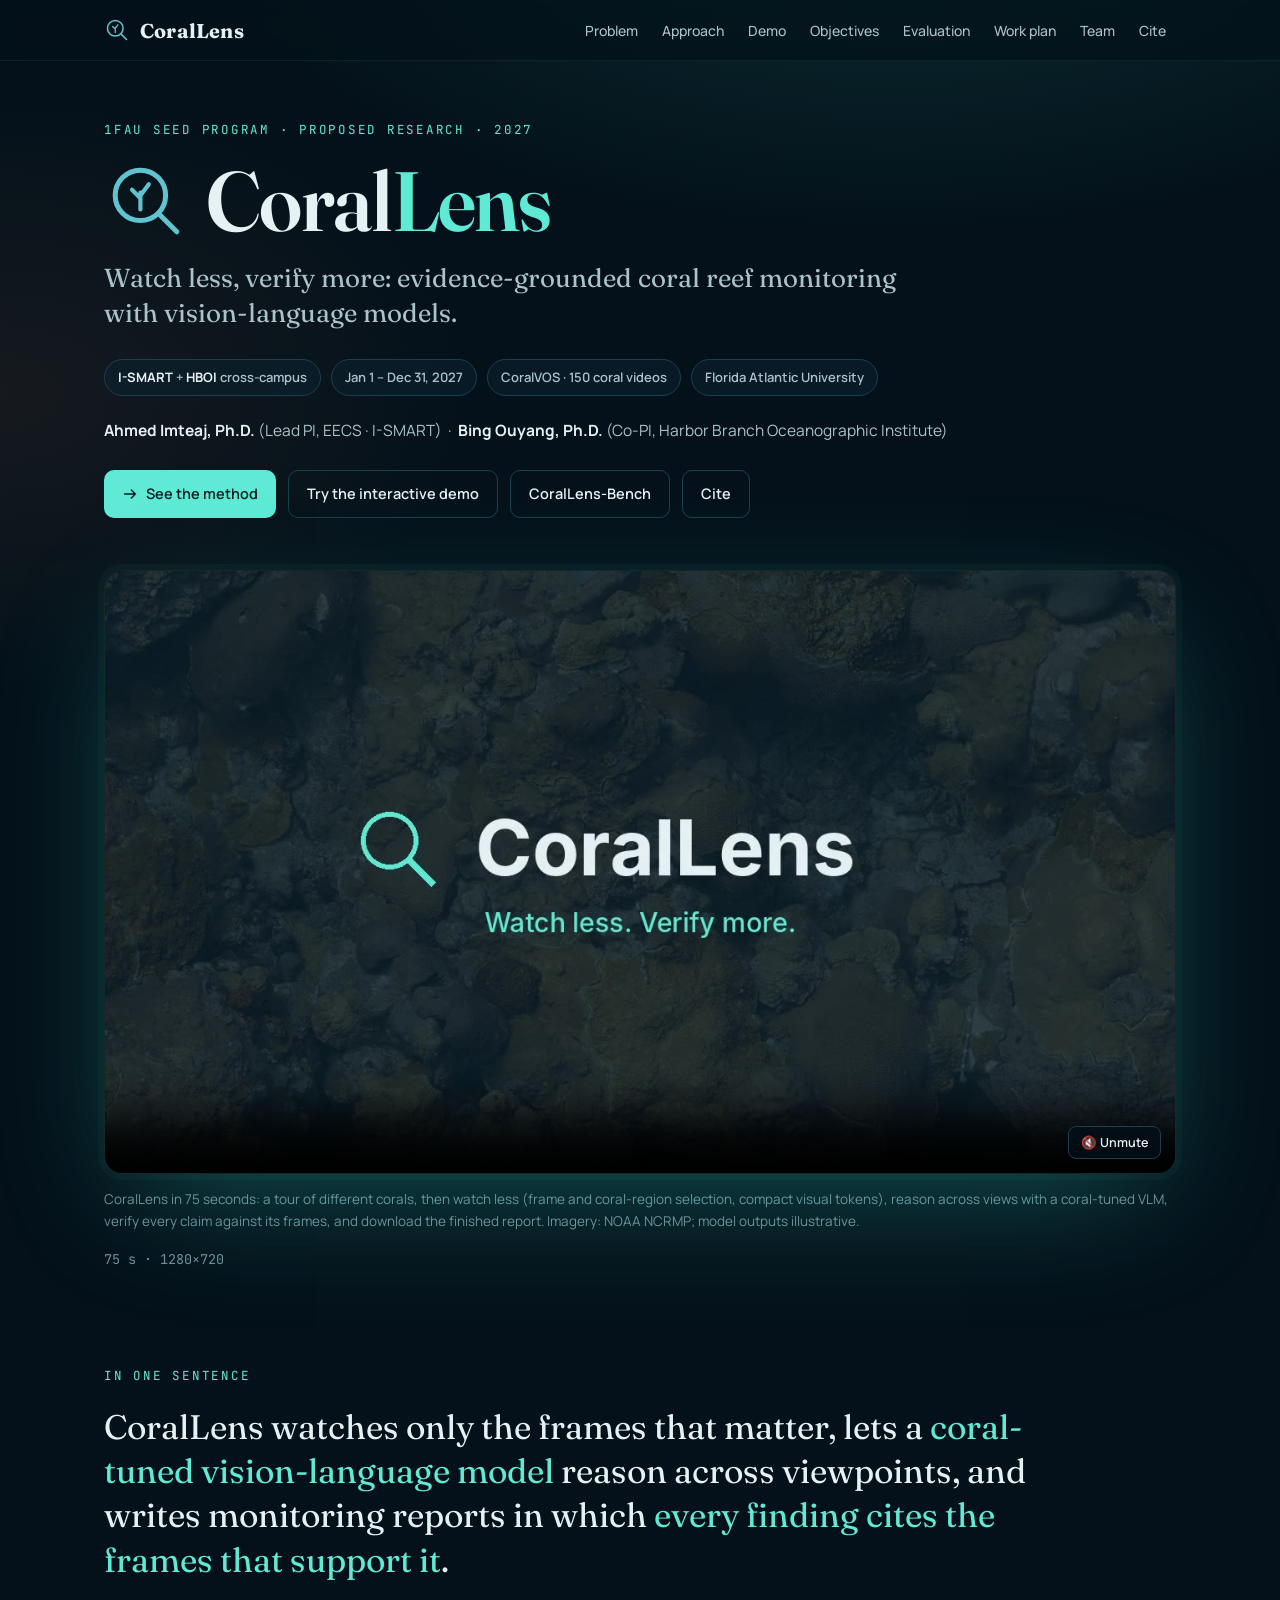
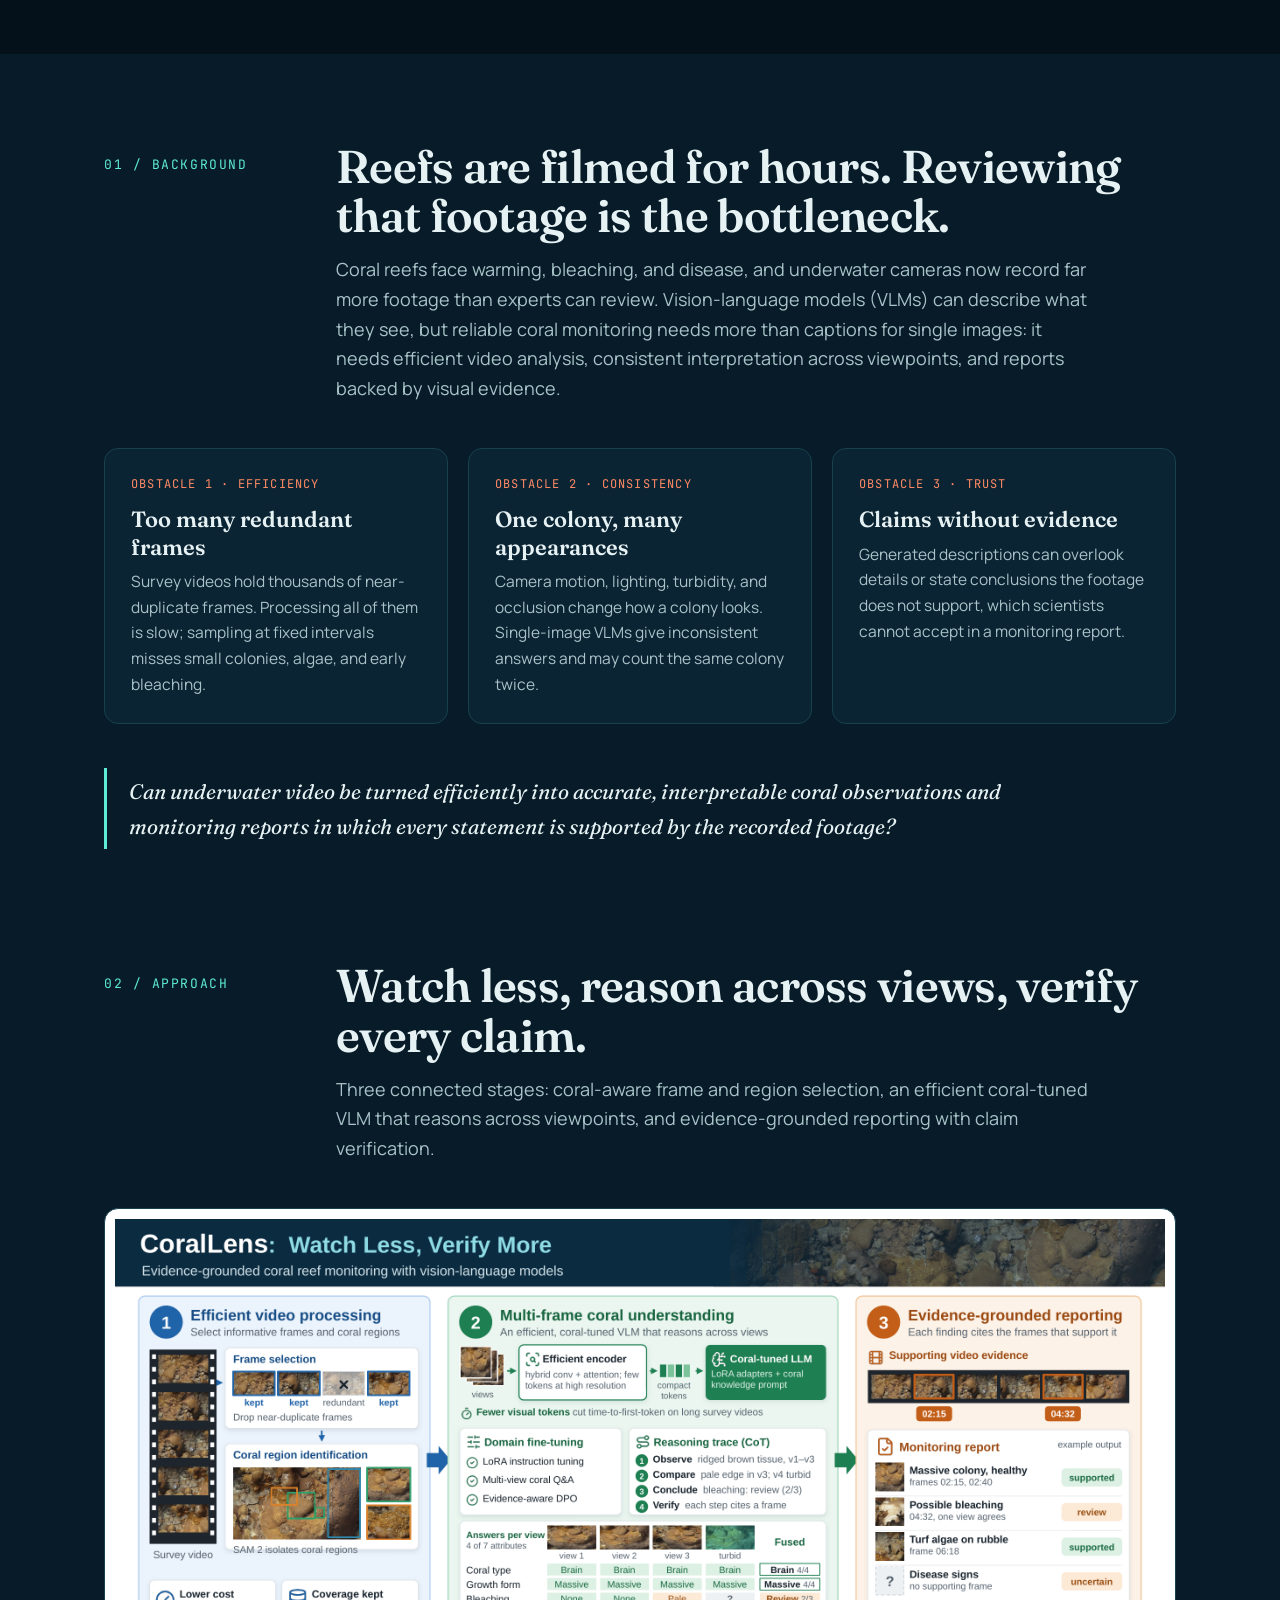
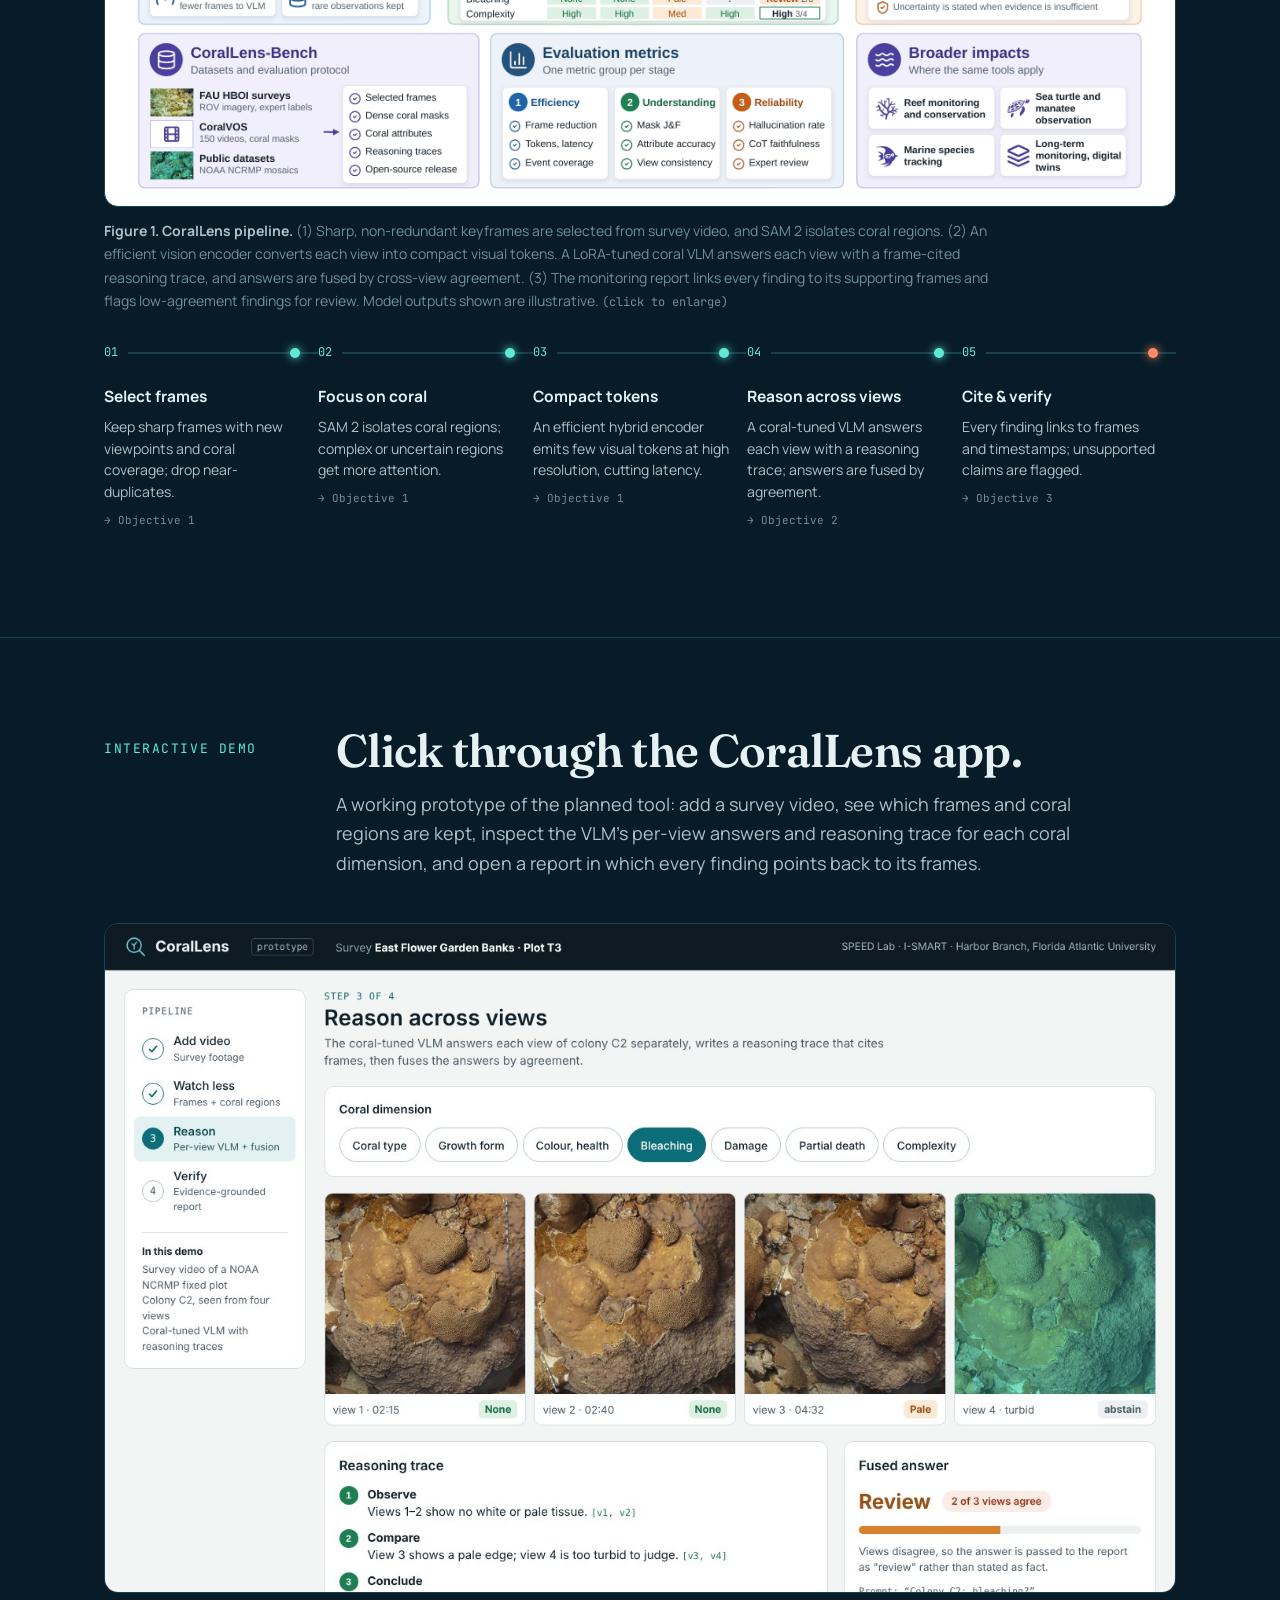
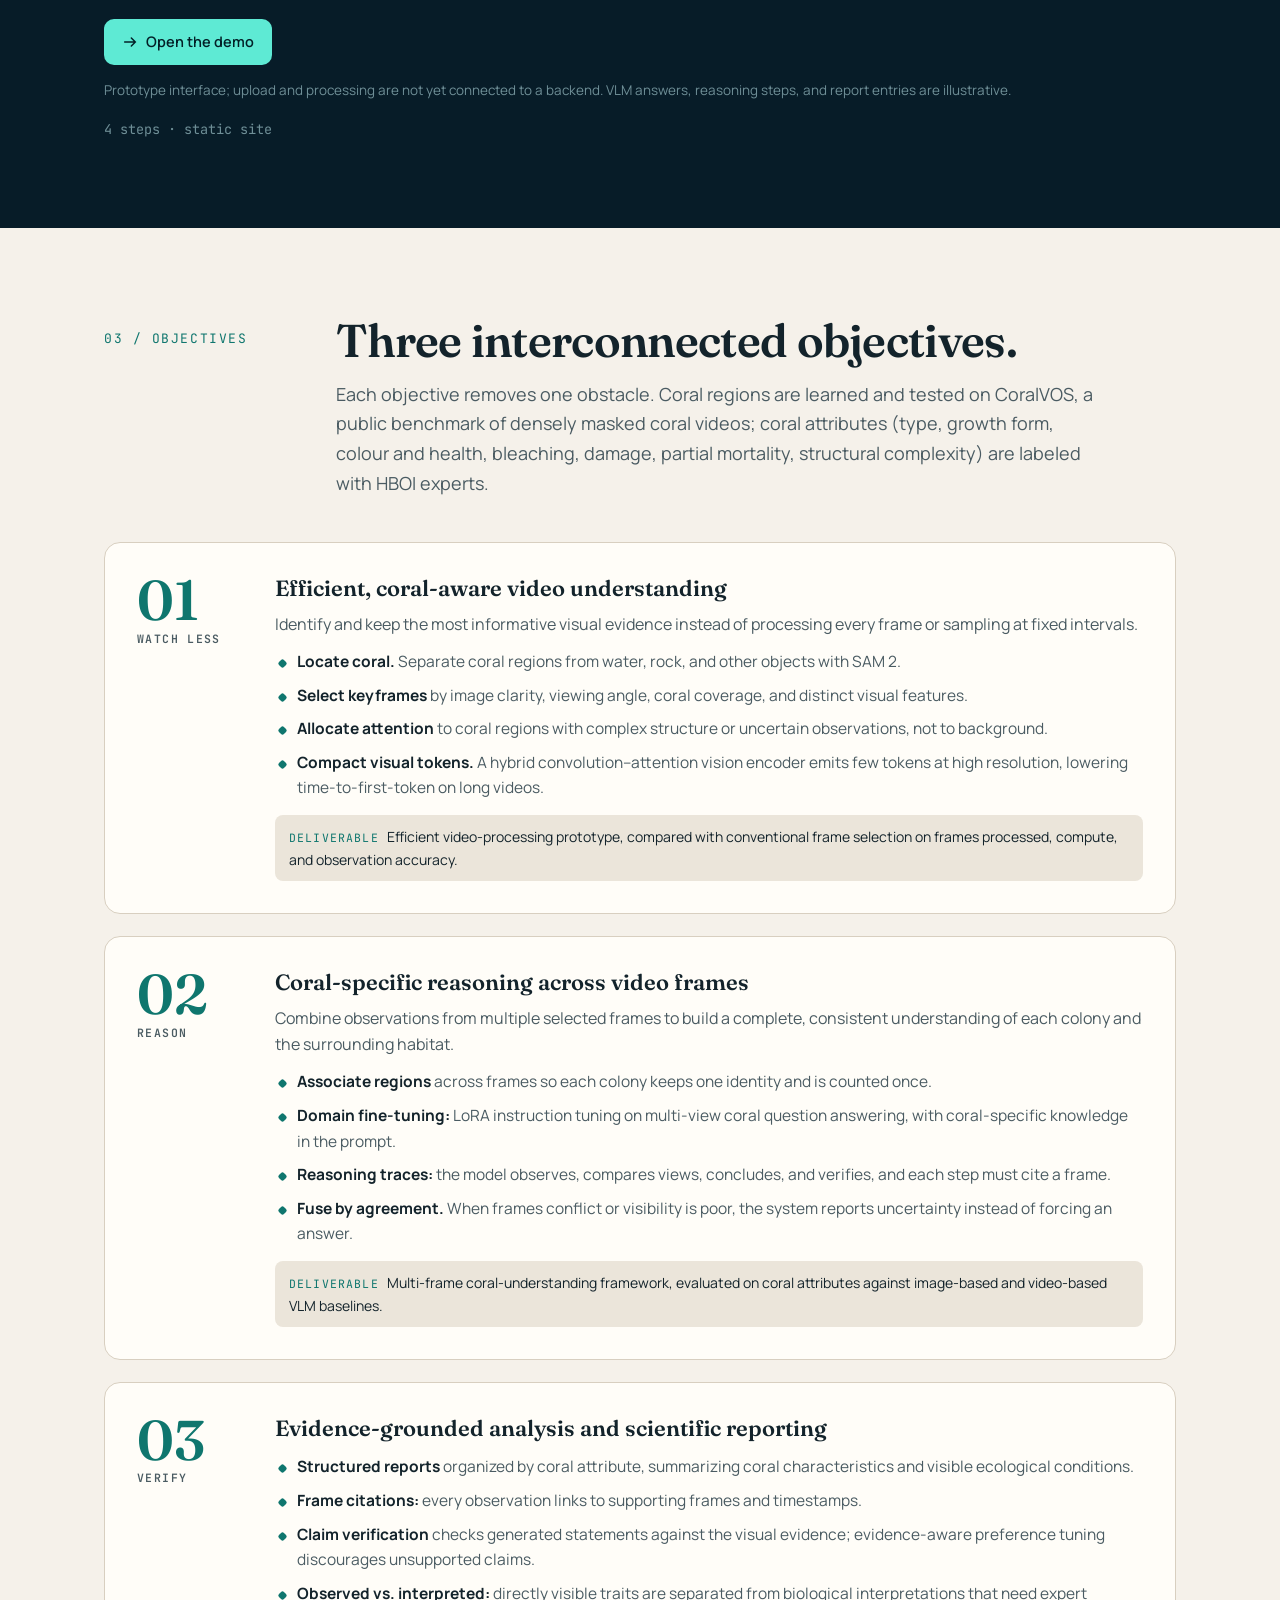
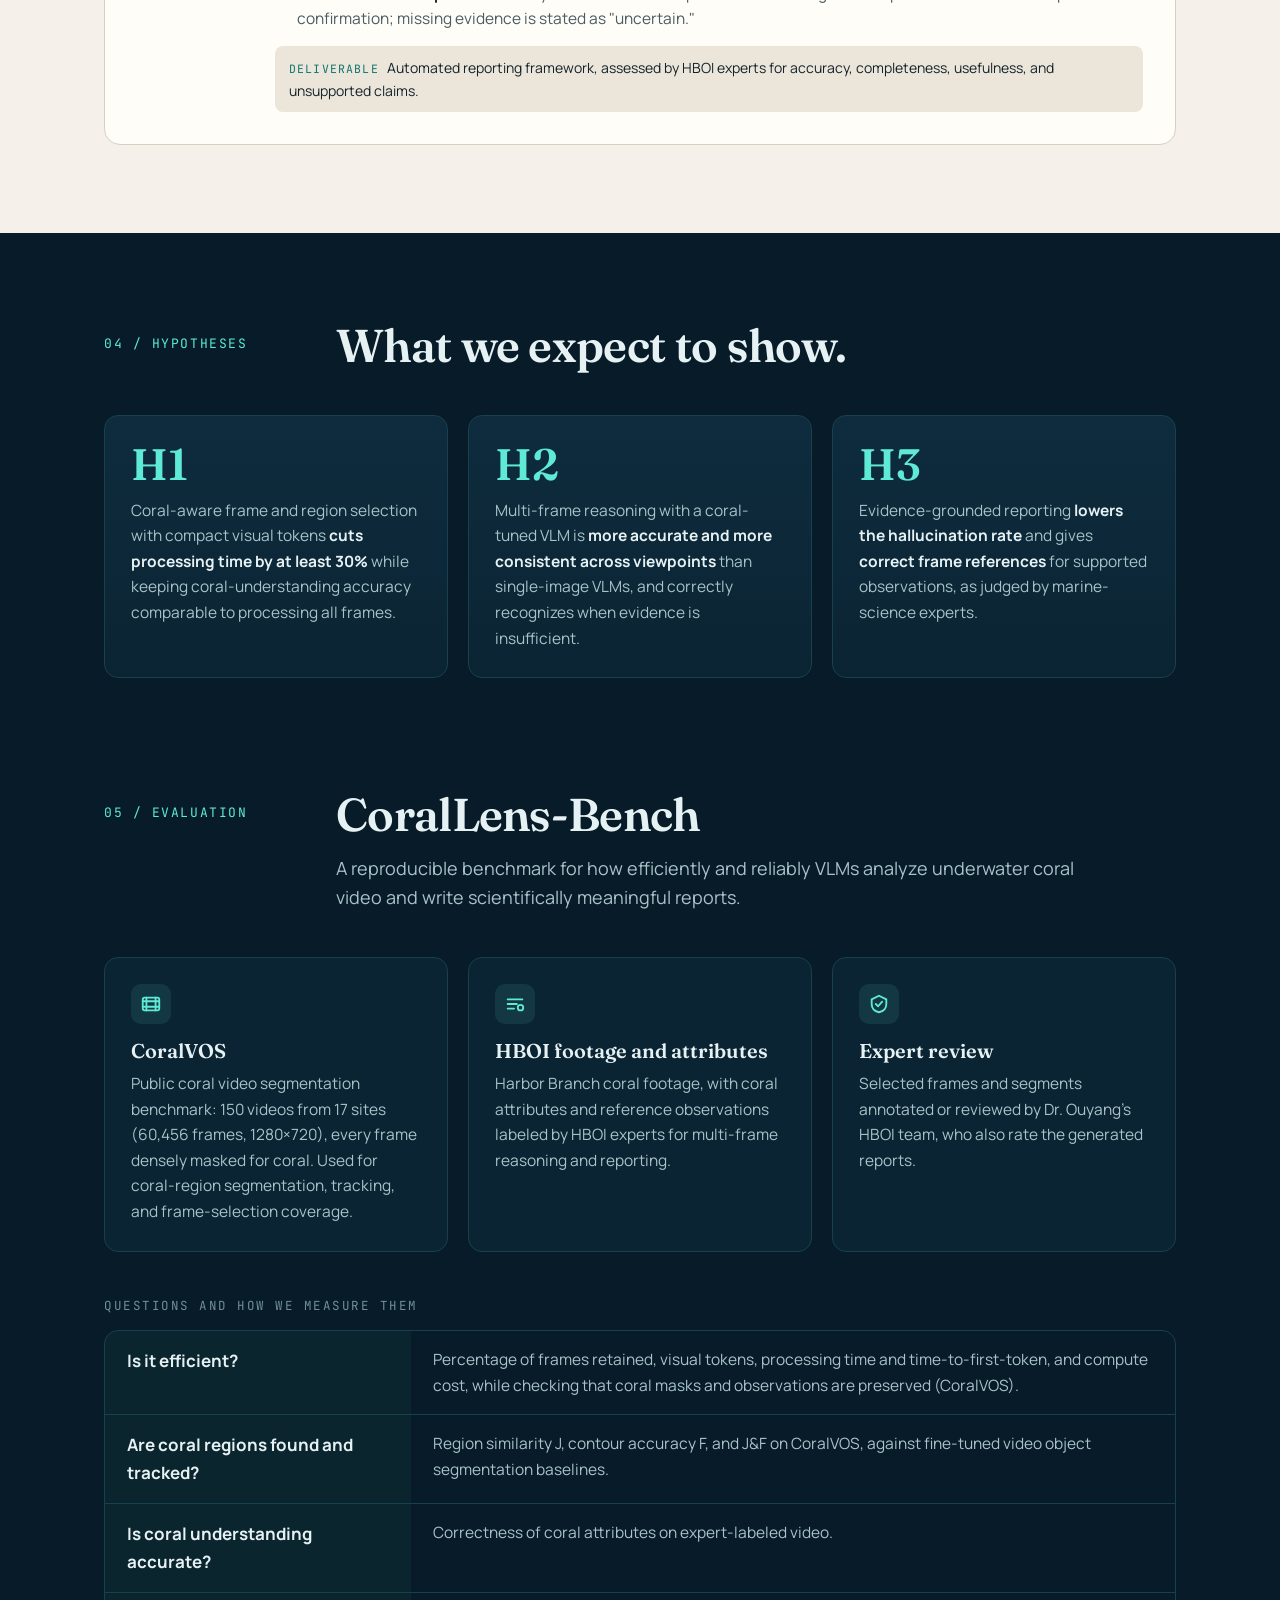
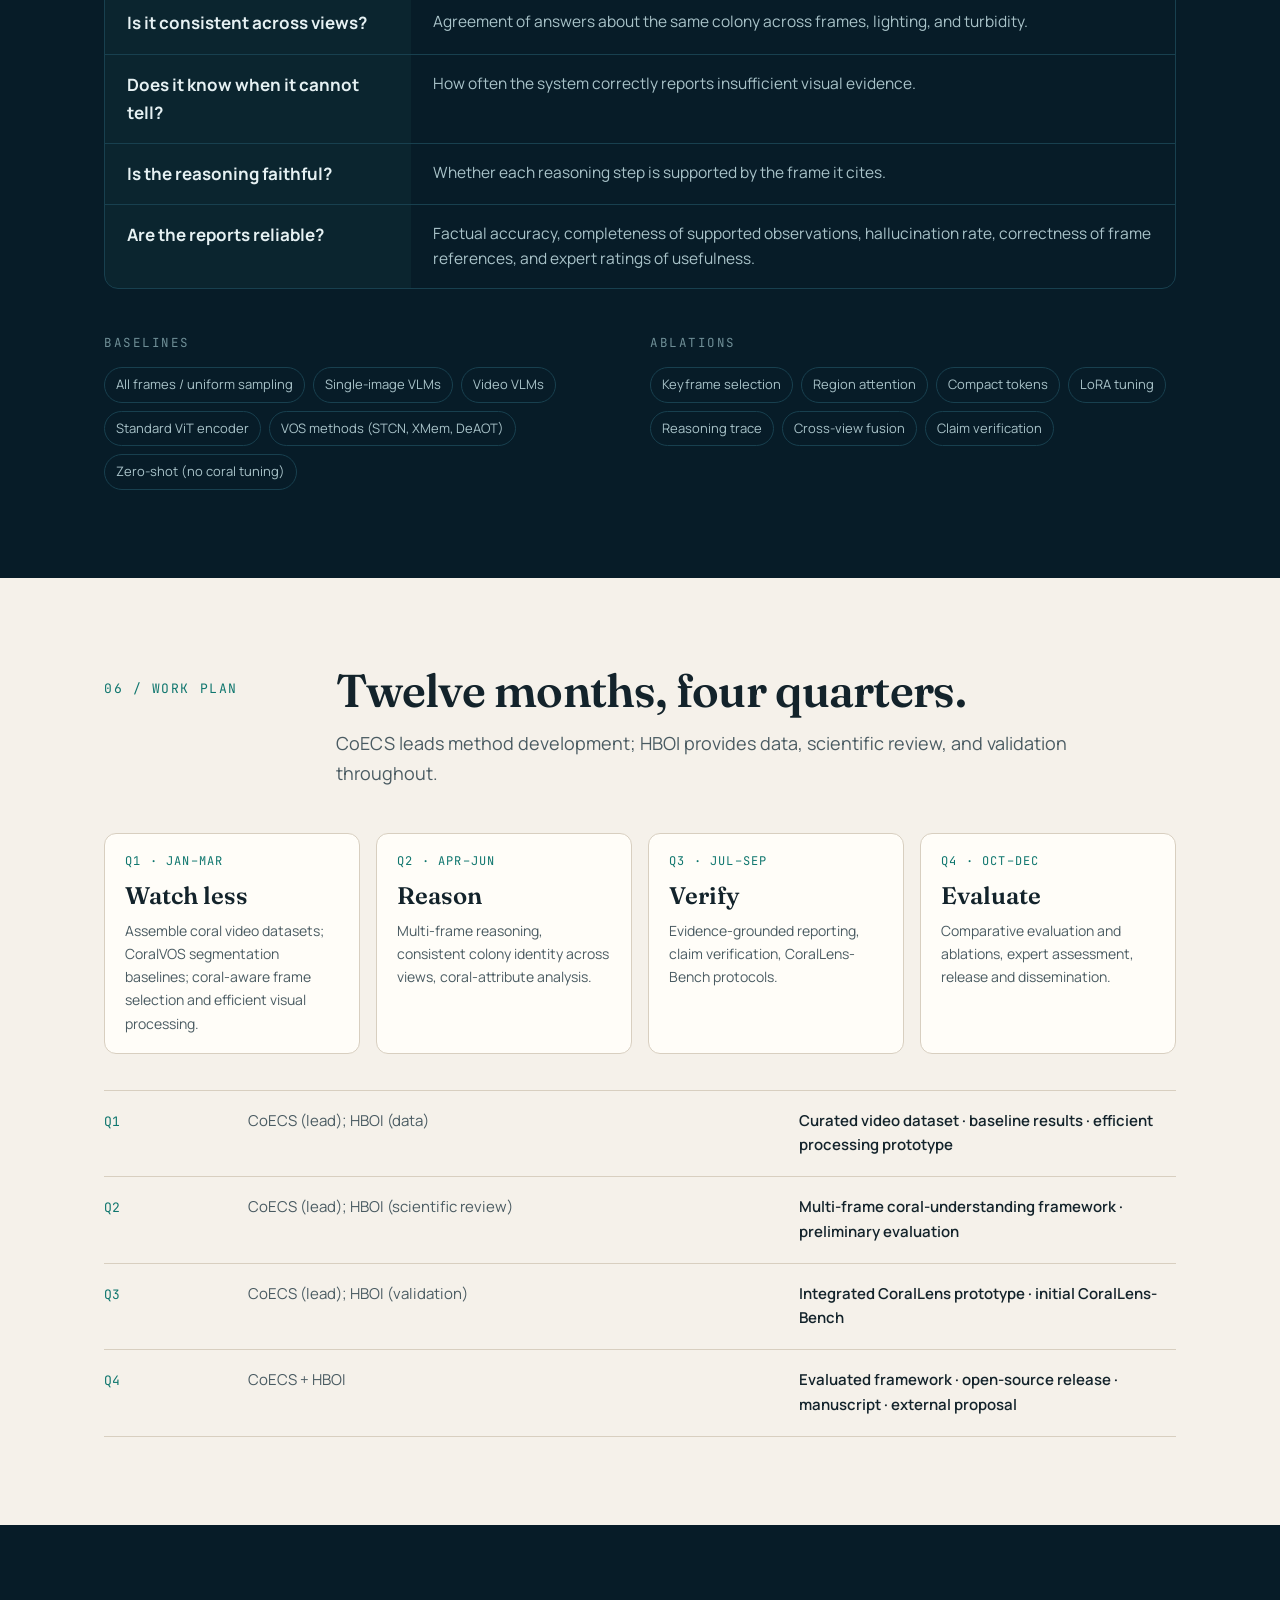
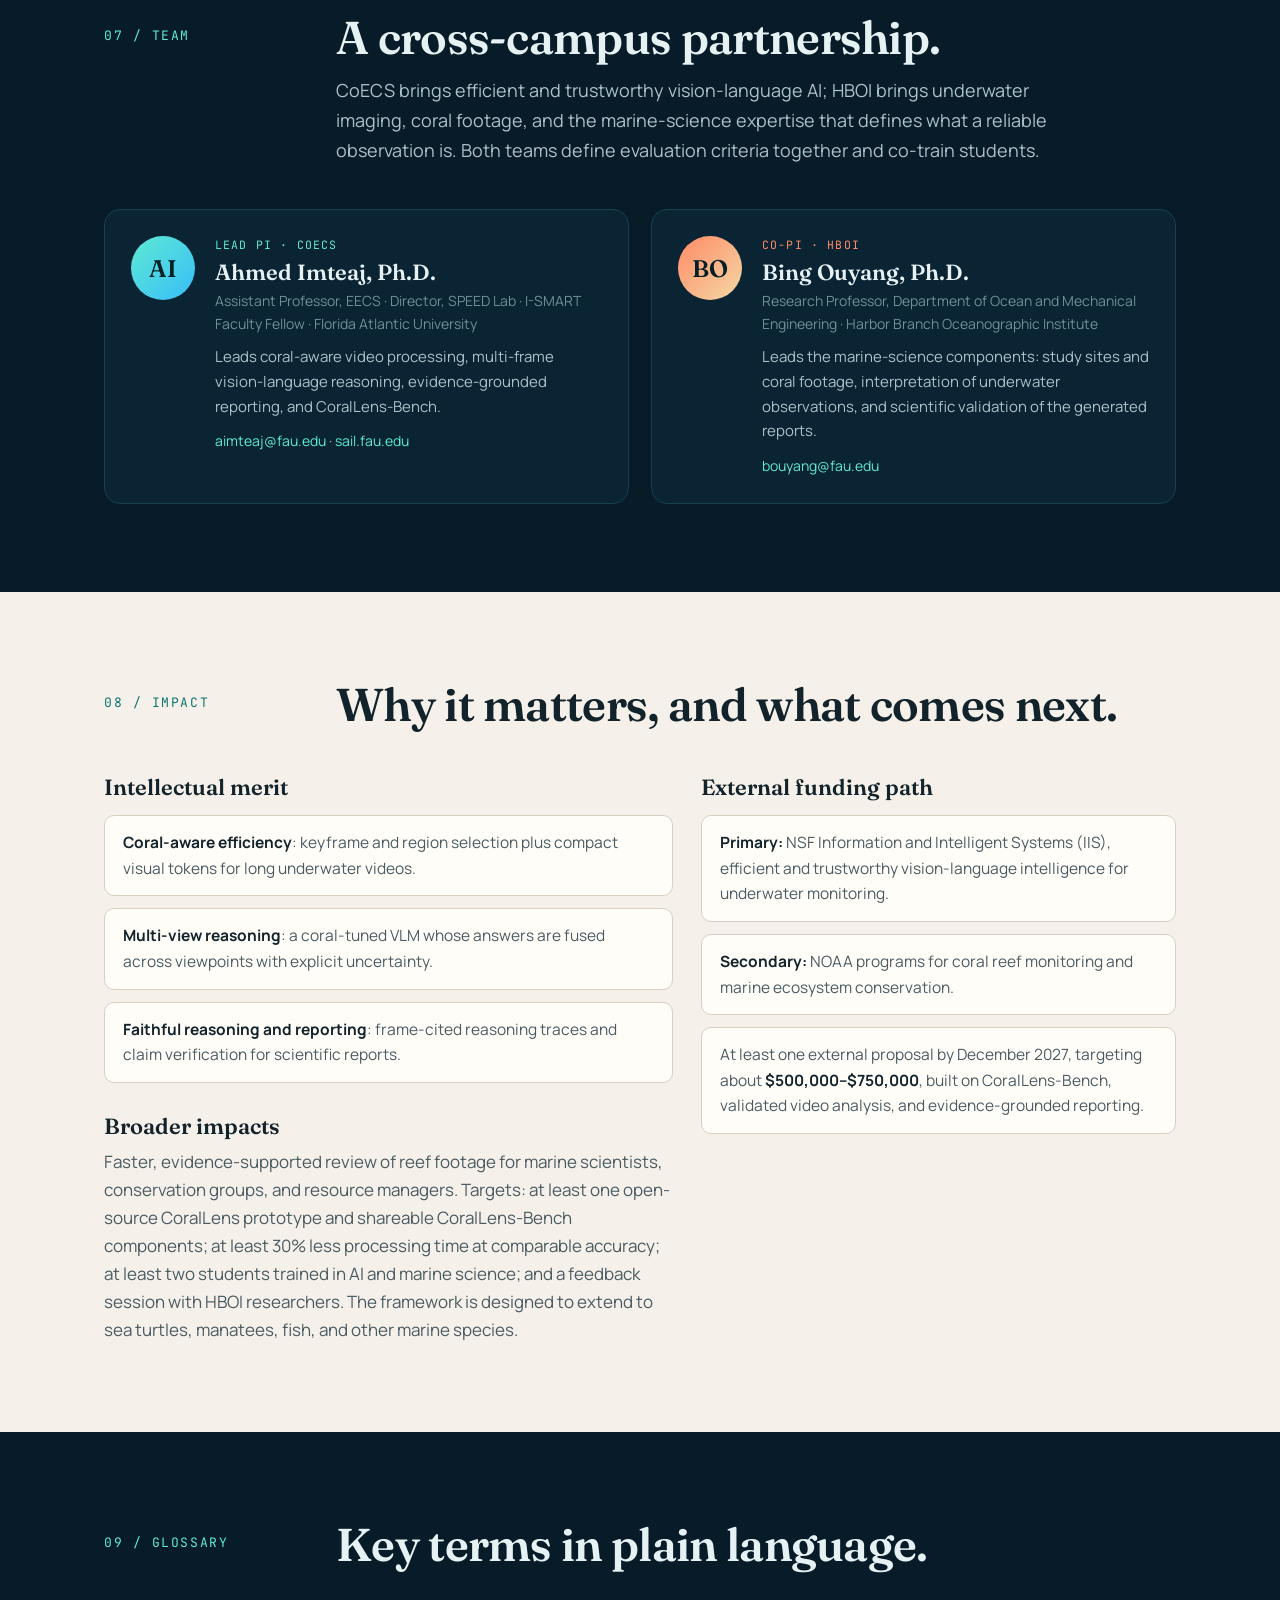
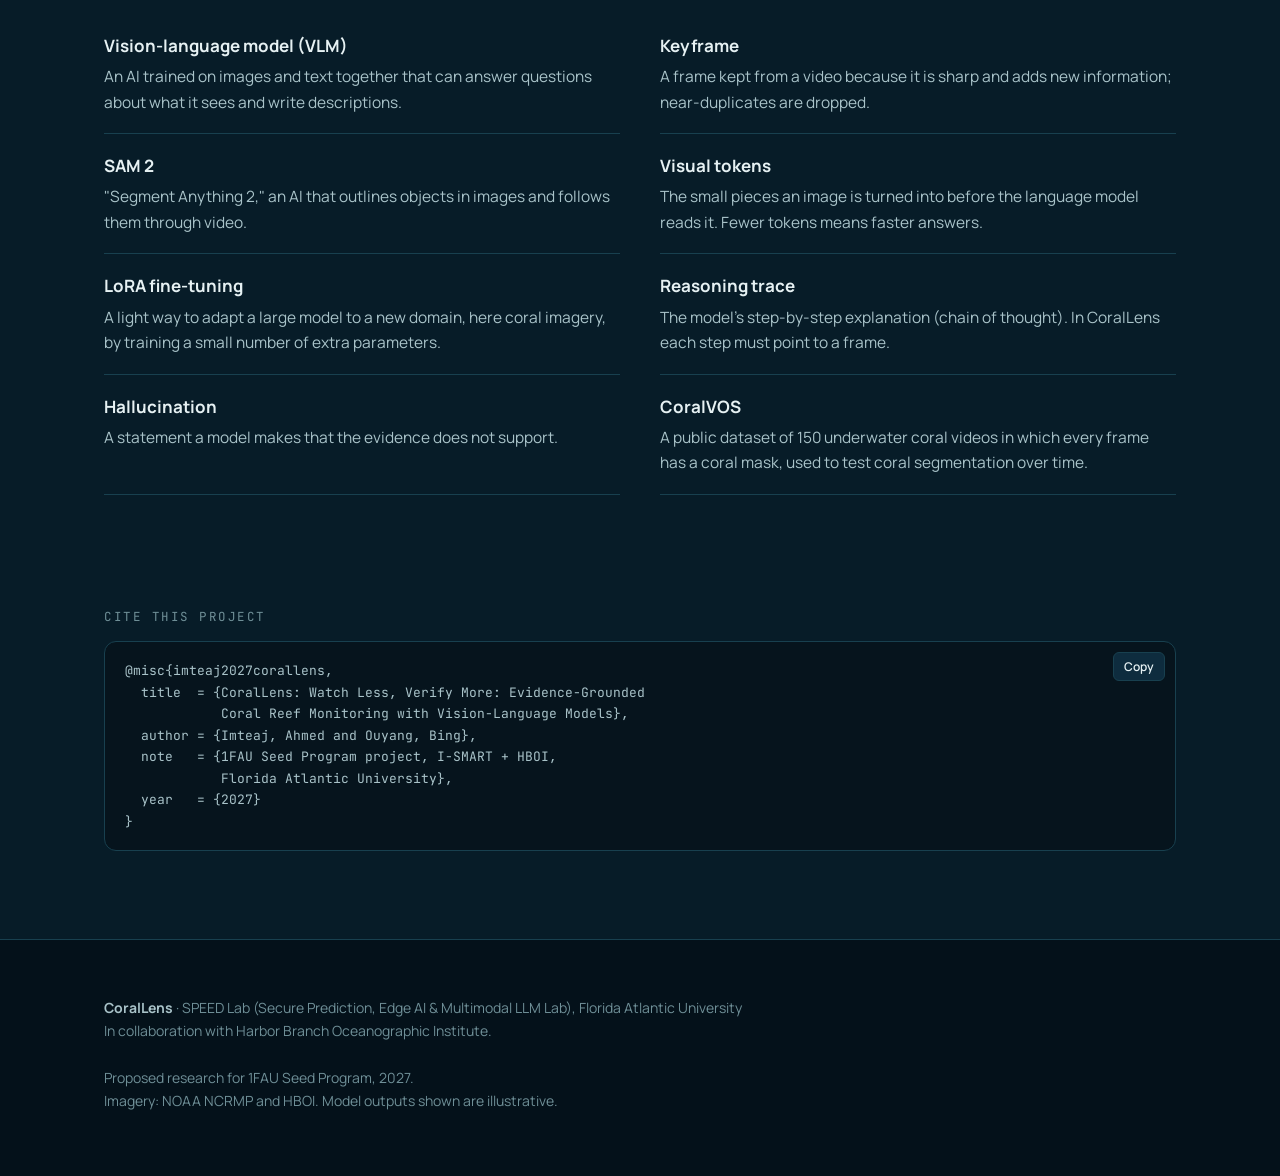
==== commit 3bcd0e6c: "grant name" ====
--- a/index.html
+++ b/index.html
@@ -4,7 +4,7 @@
 <meta charset="utf-8">
 <meta name="viewport" content="width=device-width, initial-scale=1">
 <title>CoralLens — Evidence-Grounded Coral Reef Monitoring</title>
-<meta name="description" content="CoralLens: watch less, verify more. Efficient, evidence-grounded coral reef monitoring from underwater video with vision-language models. A 1FAU Seed4Solutions project (I-SMART + HBOI), Florida Atlantic University.">
+<meta name="description" content="CoralLens: watch less, verify more. Efficient, evidence-grounded coral reef monitoring from underwater video with vision-language models. A 1FAU Seed Program project (I-SMART + HBOI), Florida Atlantic University.">
 <meta property="og:title" content="CoralLens: Watch Less, Verify More">
 <meta property="og:description" content="Evidence-grounded coral reef monitoring with vision-language models: efficient frame selection, multi-view coral reasoning, and reports where every finding cites its frames.">
 <meta property="og:image" content="assets/social-card.jpg">
@@ -248,7 +248,7 @@
 
 <header class="hero" id="top">
   <div class="wrap">
-    <div class="eyebrow">1FAU Seed4Solutions · Proposed research · 2027</div>
+    <div class="eyebrow">1FAU Seed Program · Proposed research · 2027</div>
     <h1 class="hero-title"><svg class="logo" style="flex:0 0 auto" width="84" height="84" viewBox="0 0 30 30" fill="none" aria-hidden="true"><circle cx="13" cy="13" r="9" stroke="#5FC4CF" stroke-width="1.8"/><path d="M20 20l6 6" stroke="#5FC4CF" stroke-width="1.8" stroke-linecap="round"/><path d="M13 18v-6M13 14l-3-3M13 13l3-4" stroke="#5FC4CF" stroke-width="1.5" stroke-linecap="round"/></svg><span>Coral<em>Lens</em></span></h1>
     <p class="sub">Watch less, verify more: evidence-grounded coral reef monitoring with vision-language models.</p>
     <div class="meta">
@@ -600,7 +600,7 @@
   title  = {CoralLens: Watch Less, Verify More: Evidence-Grounded
             Coral Reef Monitoring with Vision-Language Models},
   author = {Imteaj, Ahmed and Ouyang, Bing},
-  note   = {1FAU Seed4Solutions project, I-SMART + HBOI,
+  note   = {1FAU Seed Program project, I-SMART + HBOI,
             Florida Atlantic University},
   year   = {2027}
 }</div>
@@ -611,7 +611,7 @@
 <footer>
   <div class="wrap">
     <div><b>CoralLens</b> · SPEED Lab (Secure Prediction, Edge AI &amp; Multimodal LLM Lab), Florida Atlantic University<br>In collaboration with Harbor Branch Oceanographic Institute.</div>
-    <div>Proposed research for 1FAU Seed4Solutions, 2027.<br>Imagery: NOAA NCRMP and HBOI. Model outputs shown are illustrative.</div>
+    <div>Proposed research for 1FAU Seed Program, 2027.<br>Imagery: NOAA NCRMP and HBOI. Model outputs shown are illustrative.</div>
   </div>
 </footer>
 
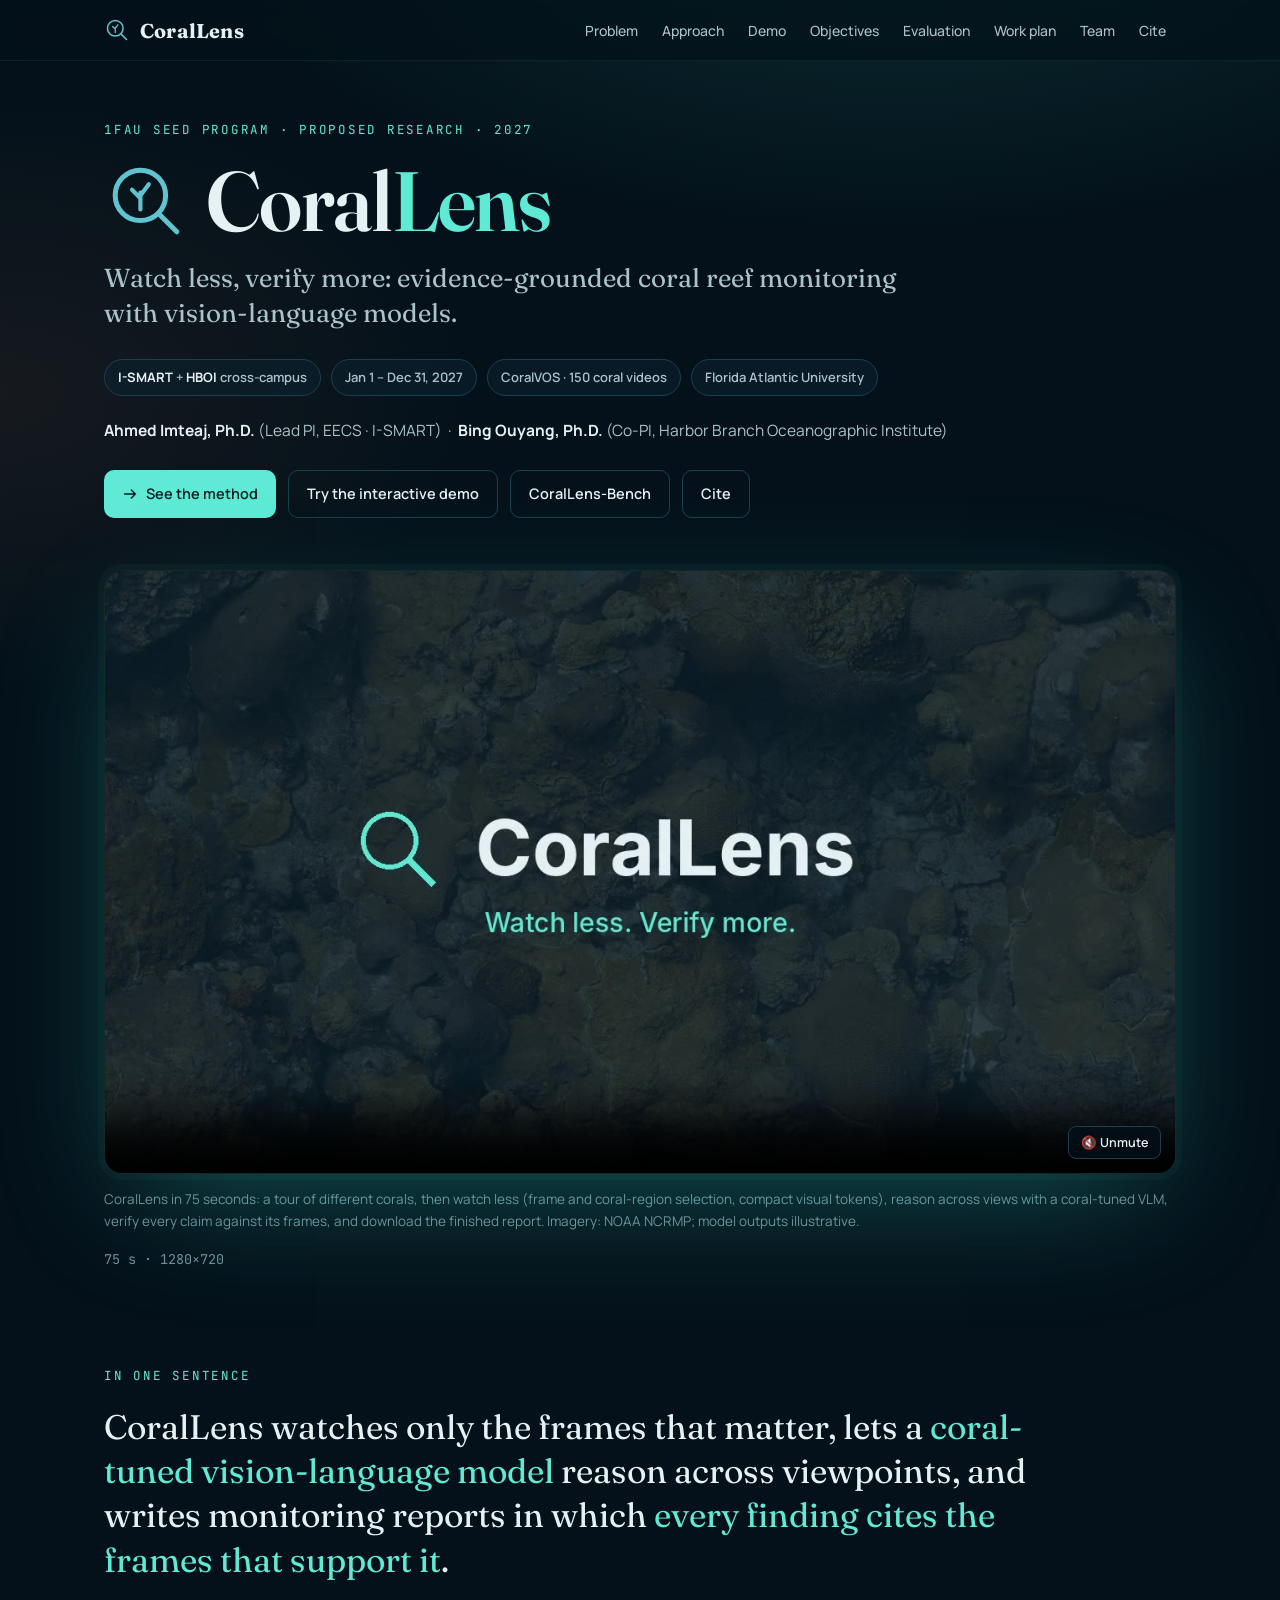
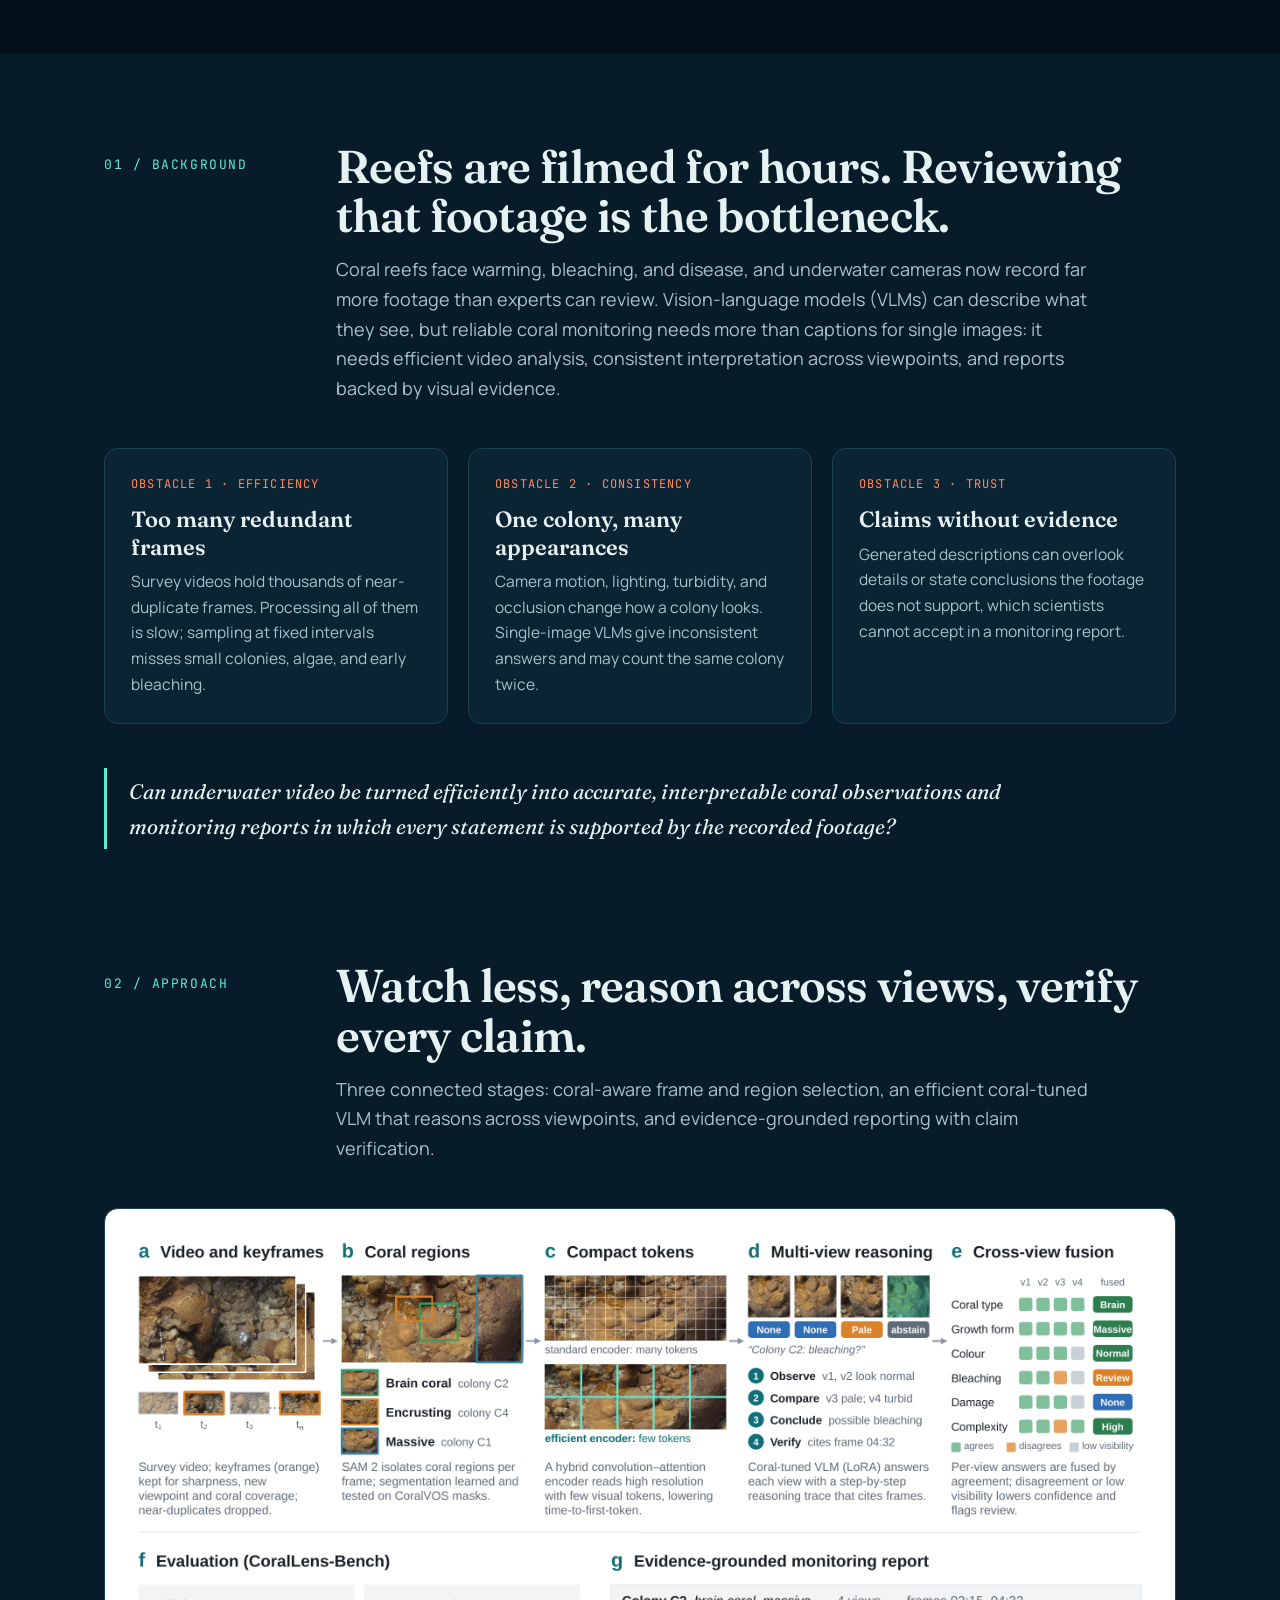
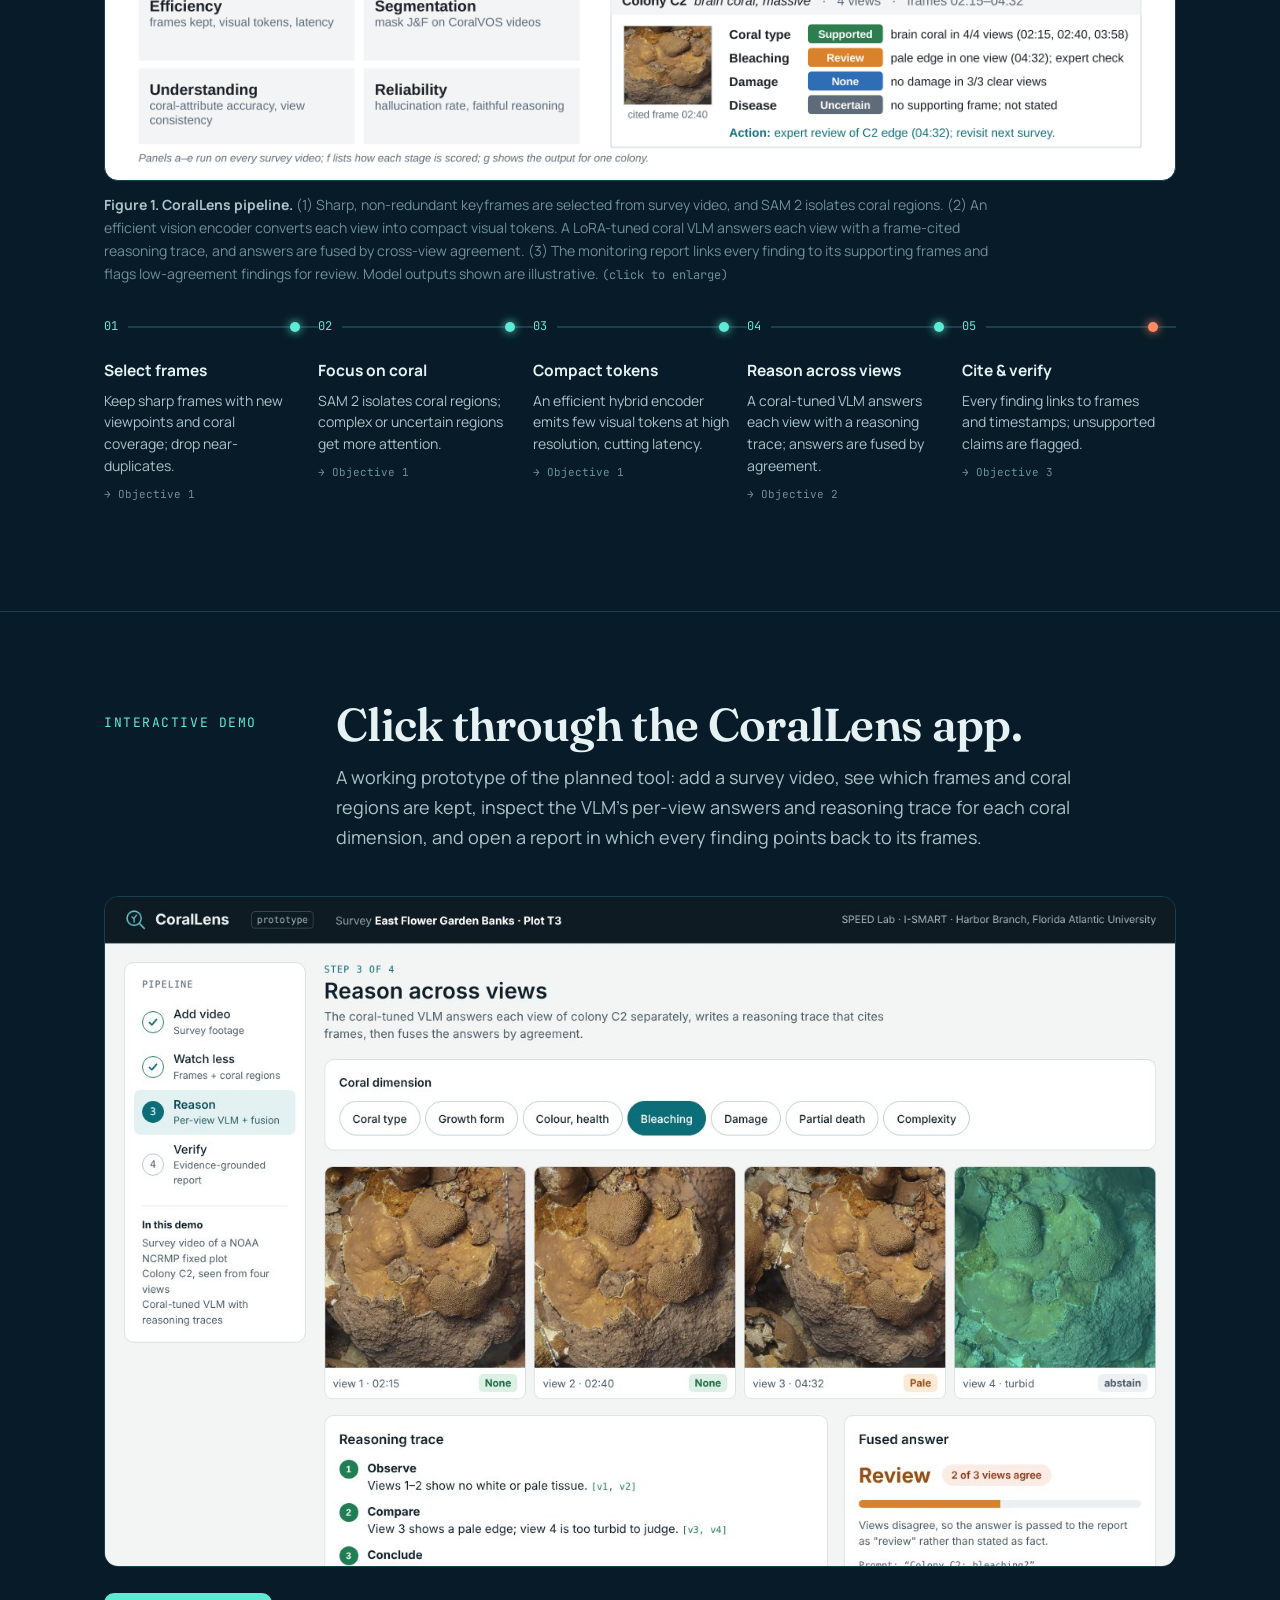
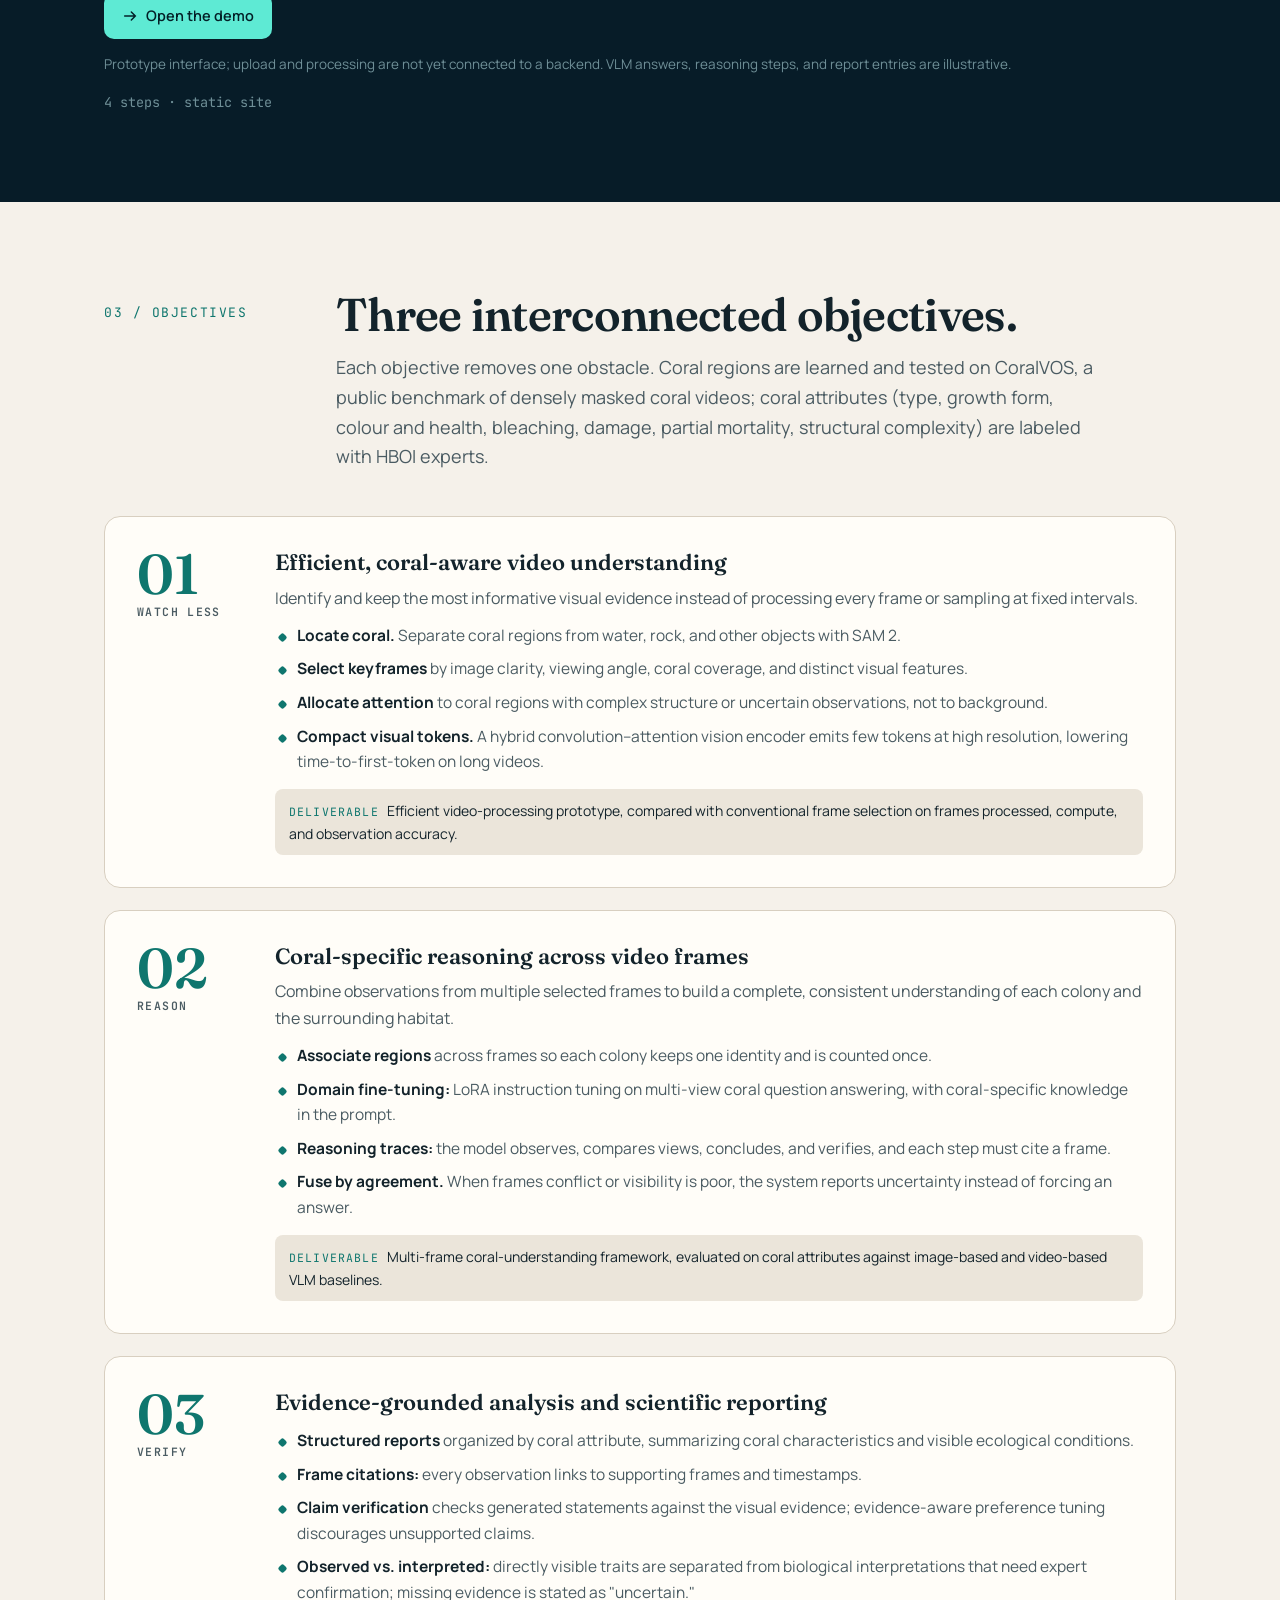
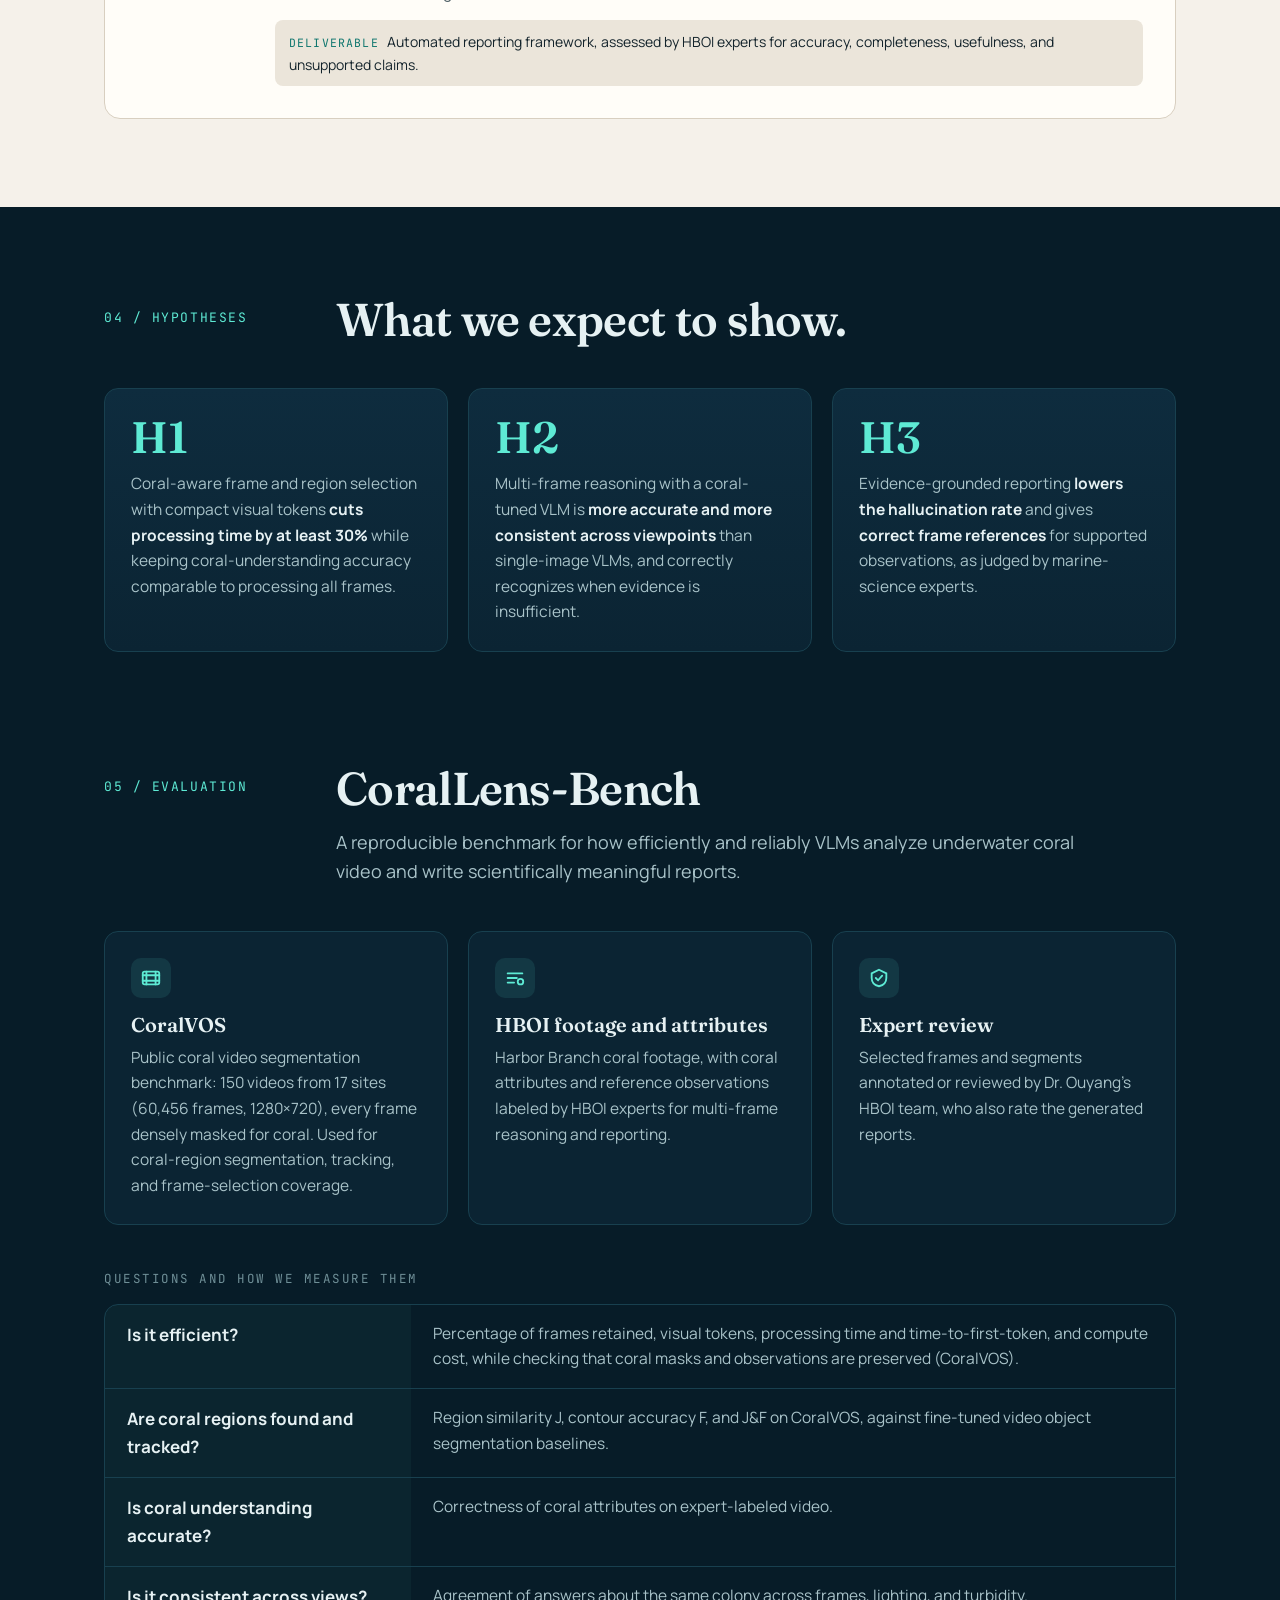
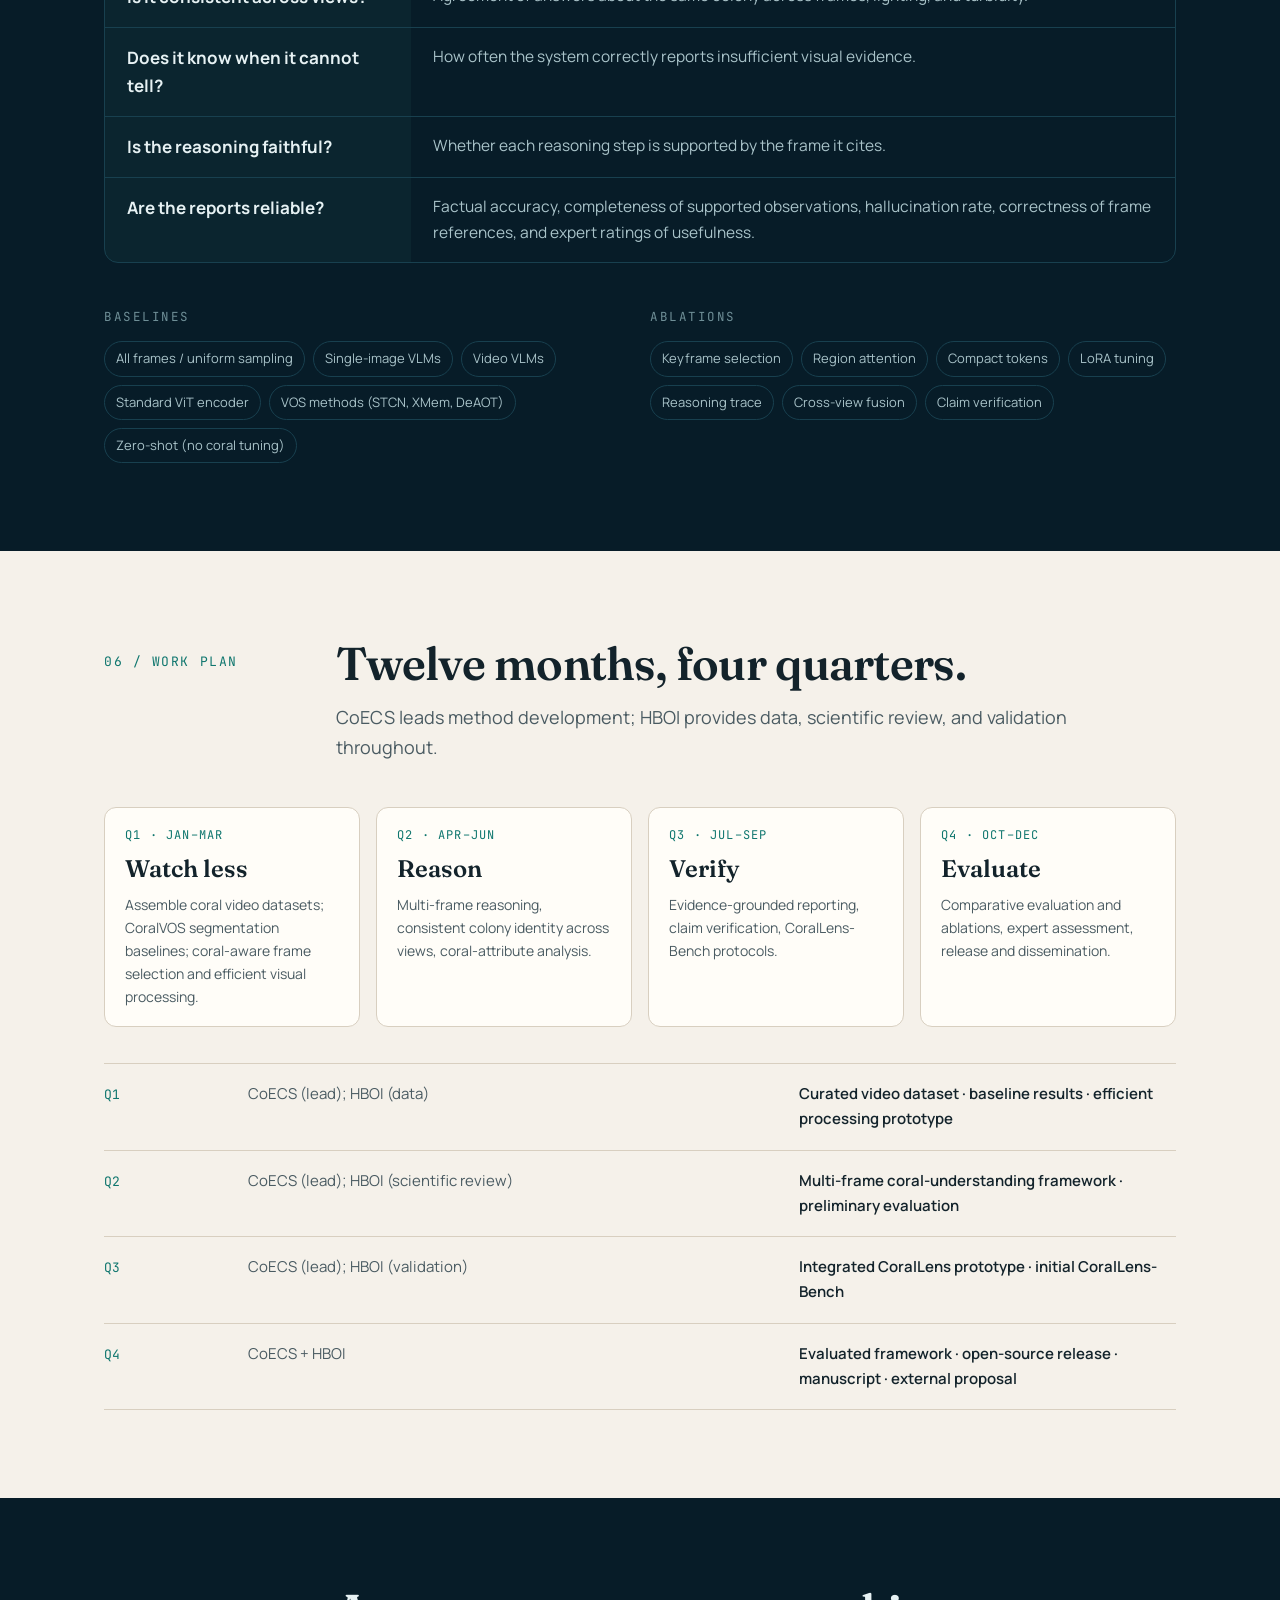
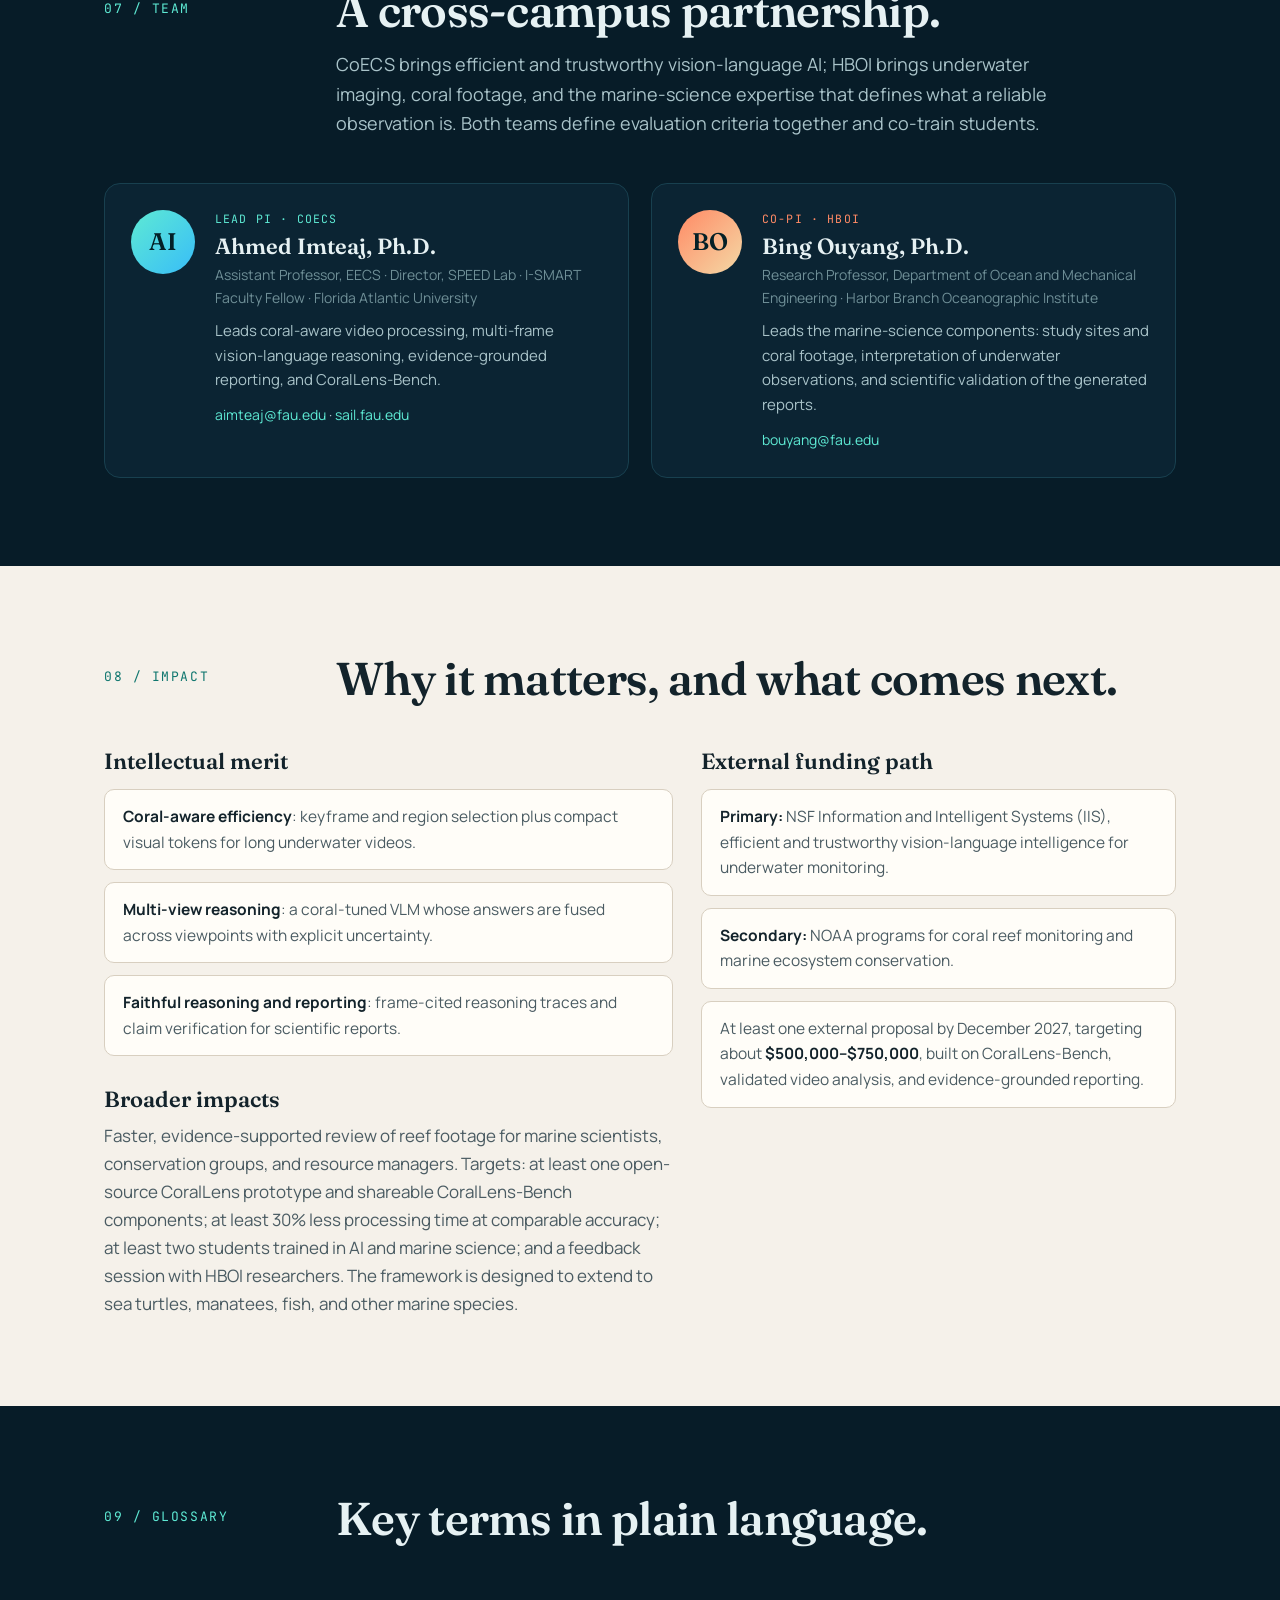
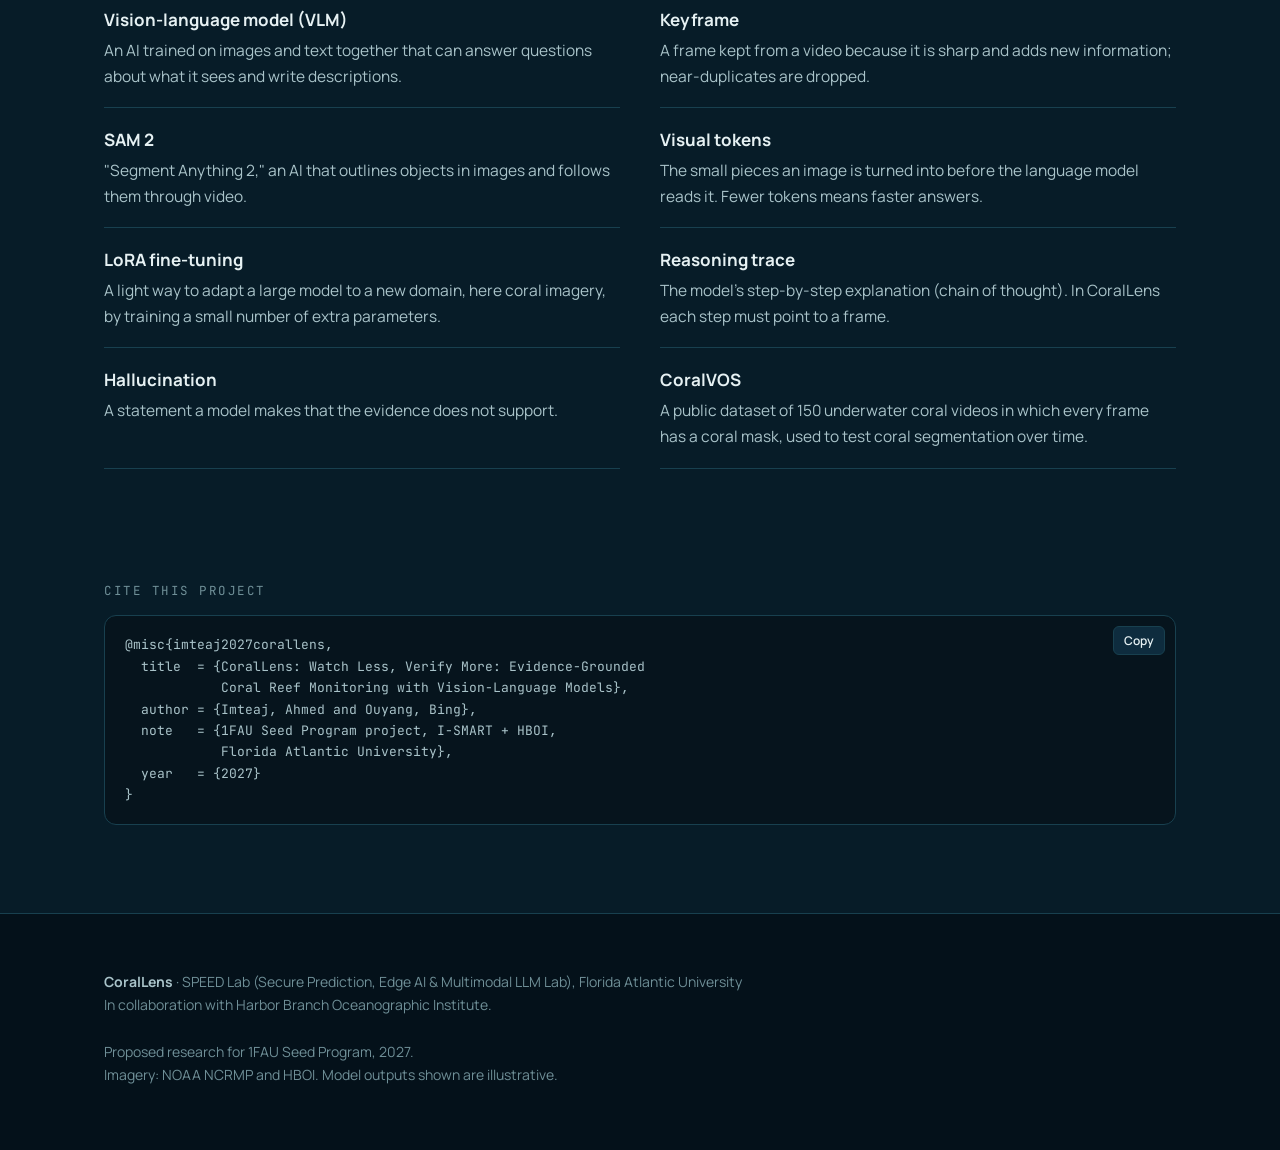
==== commit e0f32818: "Update pipeline figure to paper style" ====
--- a/index.html
+++ b/index.html
@@ -326,7 +326,7 @@
       </div>
     </div>
     <figure class="rv">
-      <div class="fig" style="background:#fff;padding:10px"><img src="assets/fig1-overview.png" alt="CoralLens pipeline: (1) efficient video processing, (2) multi-frame coral understanding, (3) evidence-grounded reporting, with CoralLens-Bench, evaluation metrics, and broader impacts" loading="lazy" data-zoom></div>
+      <div class="fig" style="background:#fff;padding:10px"><img src="assets/fig1-overview.png?v=20261020h" alt="CoralLens pipeline: (a) video and keyframes, (b) SAM 2 coral regions, (c) compact visual tokens, (d) multi-view reasoning, (e) cross-view fusion, (f) CoralLens-Bench evaluation, (g) evidence-grounded monitoring report" loading="lazy" data-zoom></div>
       <figcaption><b>Figure 1. CoralLens pipeline.</b> (1) Sharp, non-redundant keyframes are selected from survey video, and SAM&nbsp;2 isolates coral regions. (2) An efficient vision encoder converts each view into compact visual tokens. A LoRA-tuned coral VLM answers each view with a frame-cited reasoning trace, and answers are fused by cross-view agreement. (3) The monitoring report links every finding to its supporting frames and flags low-agreement findings for review. Model outputs shown are illustrative. <span class="mono" style="font-size:12px">(click to enlarge)</span></figcaption>
     </figure>
     <div class="pipe">
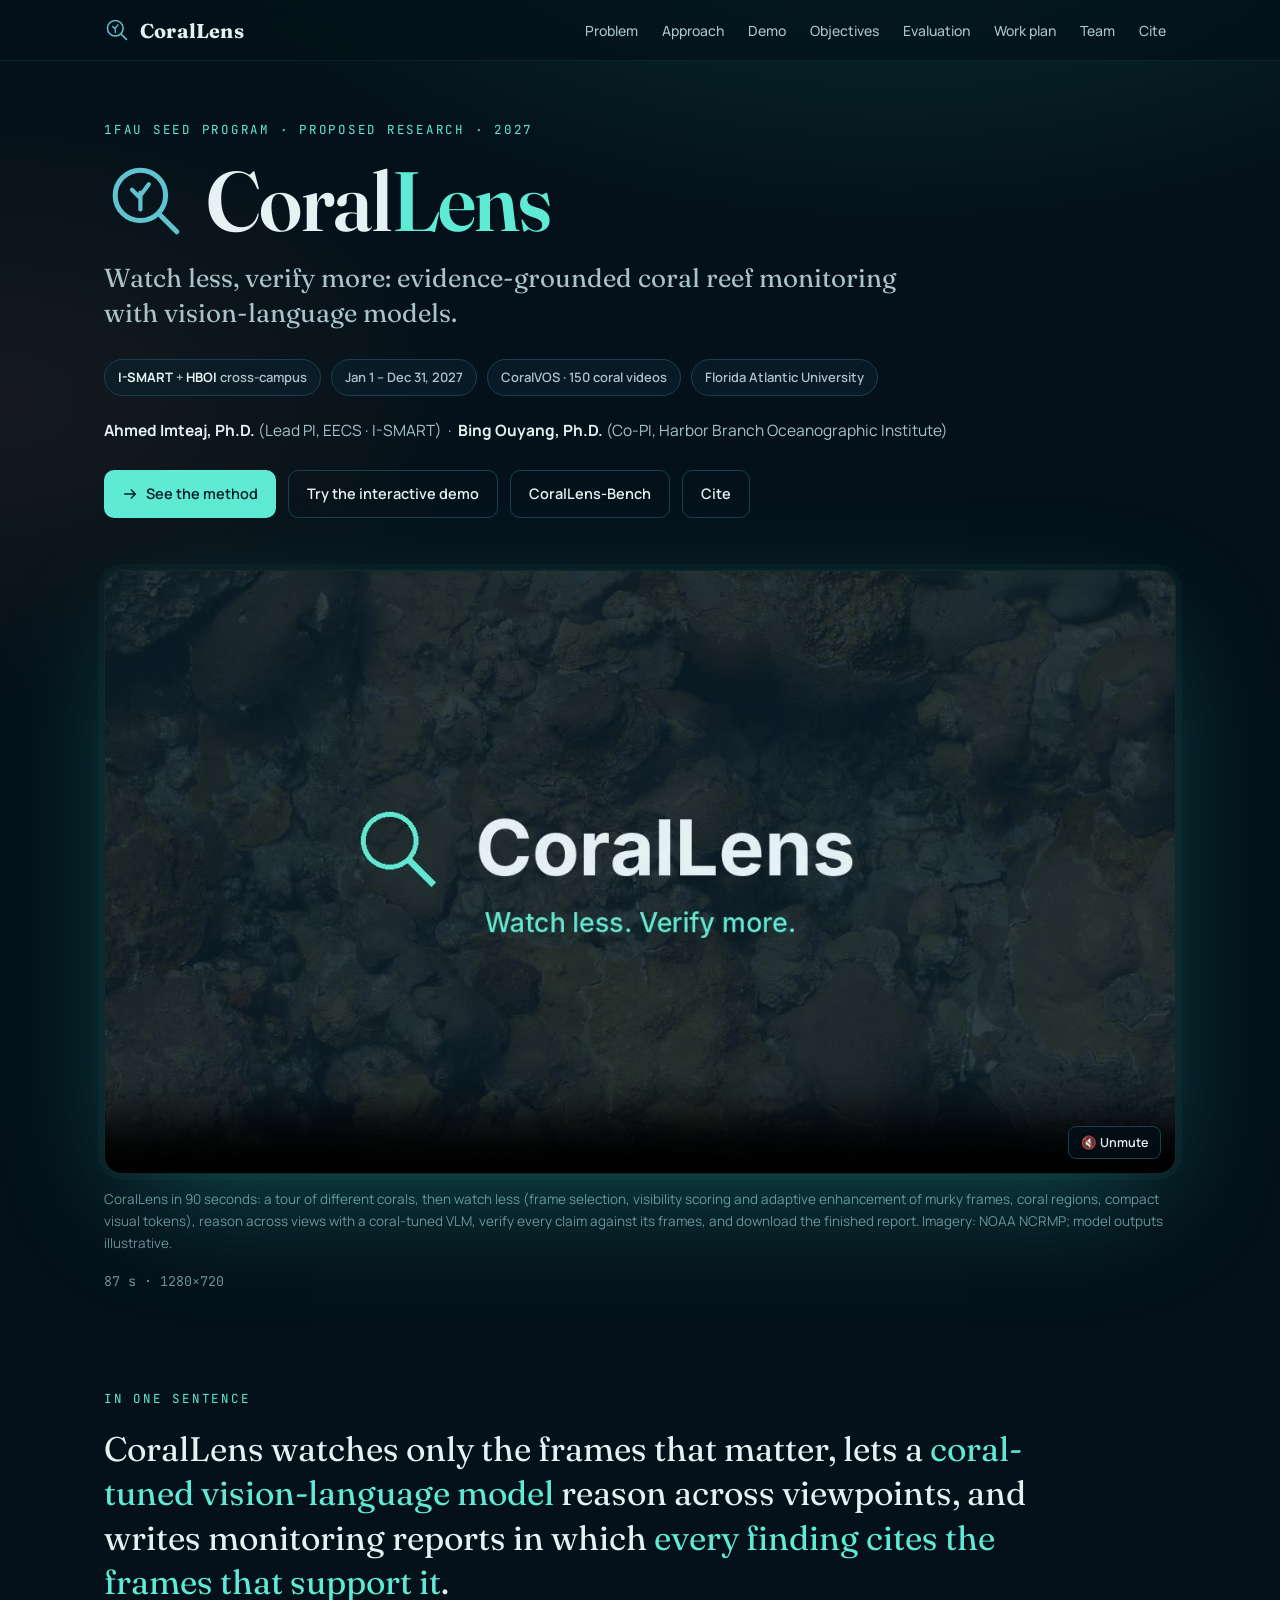
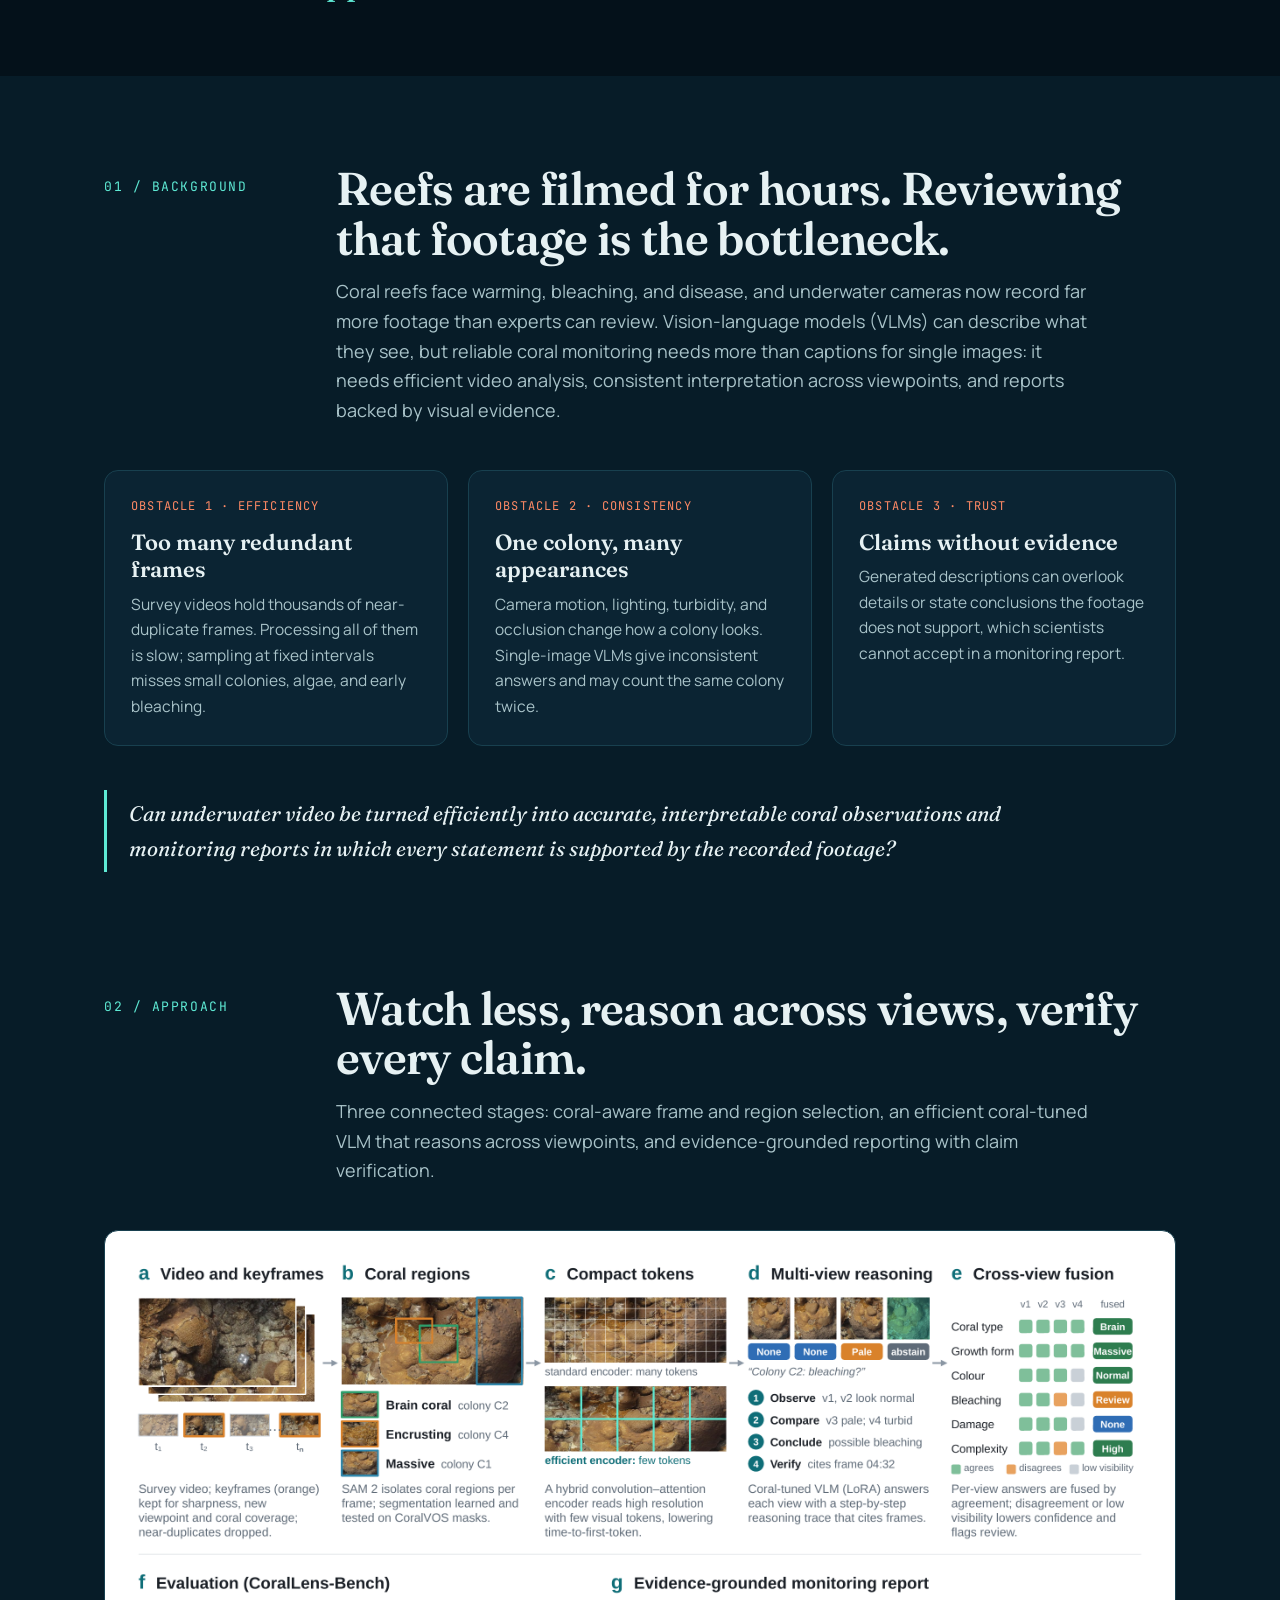
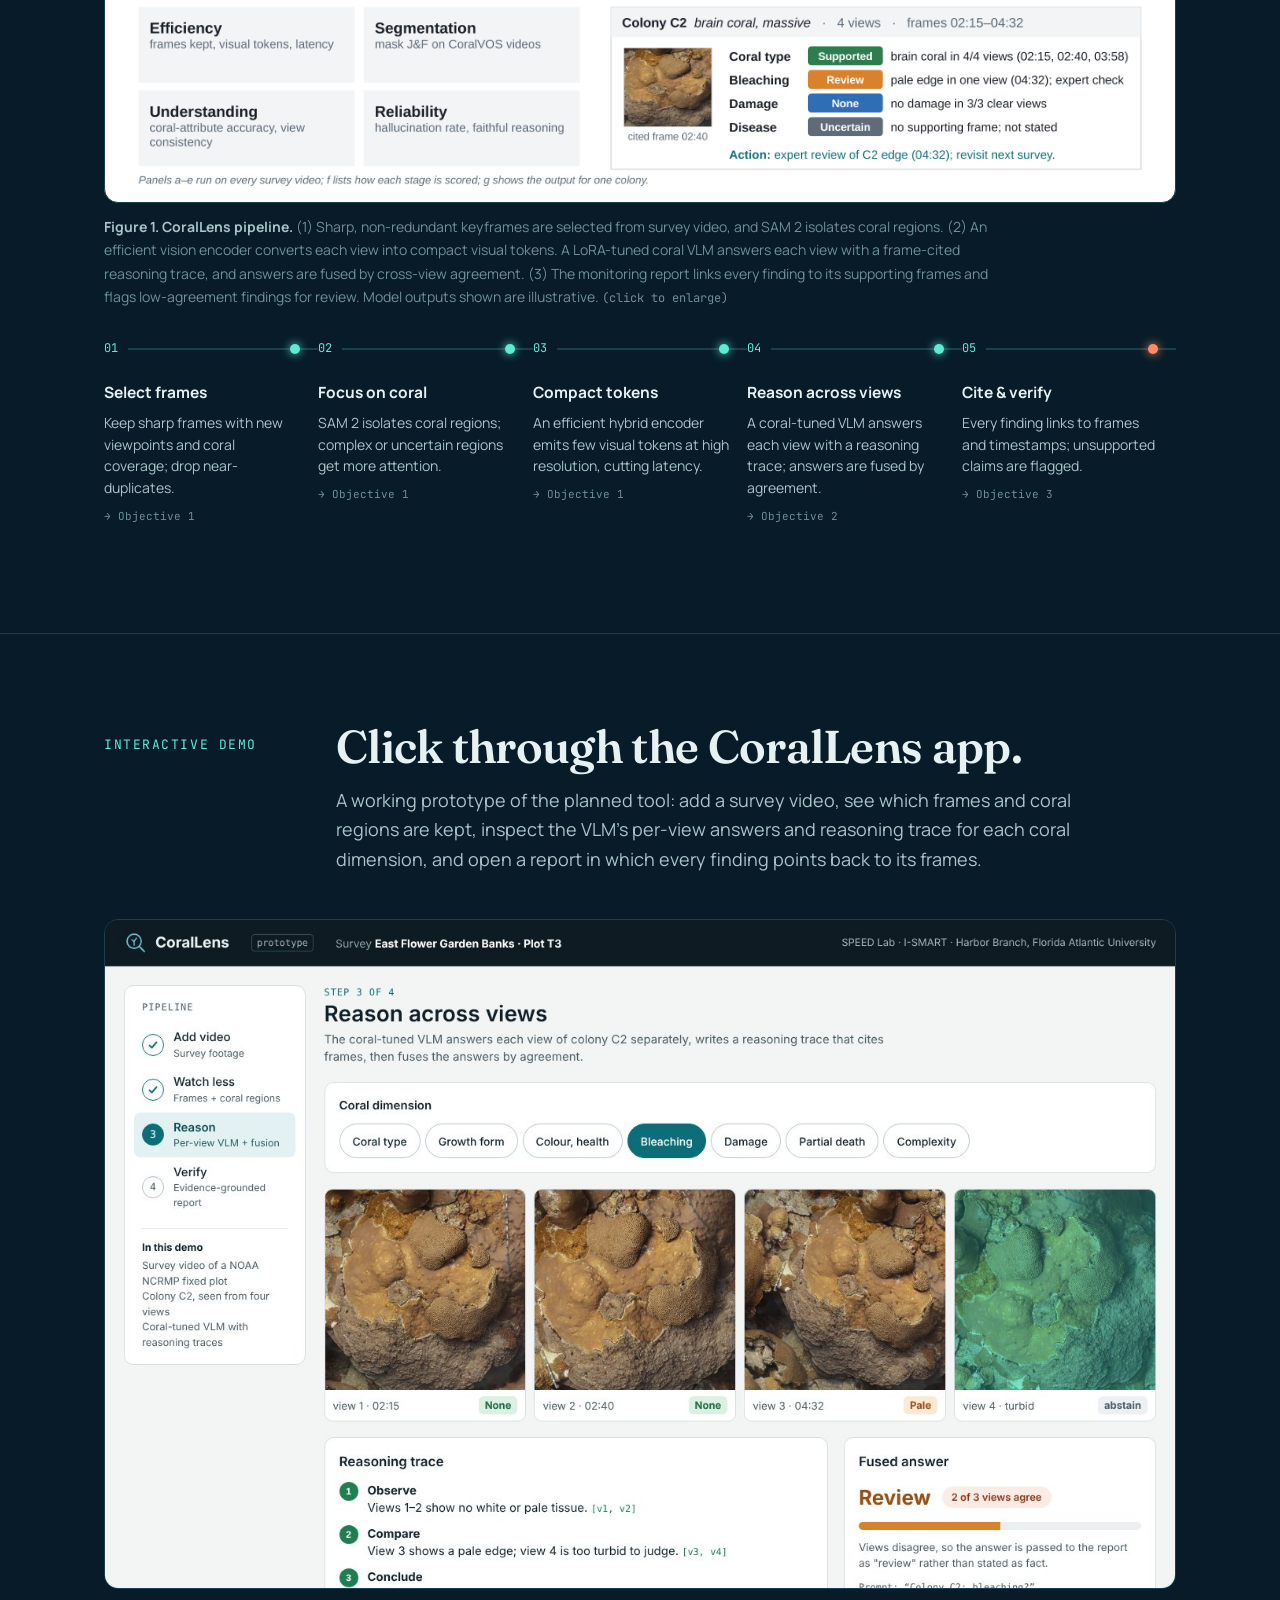
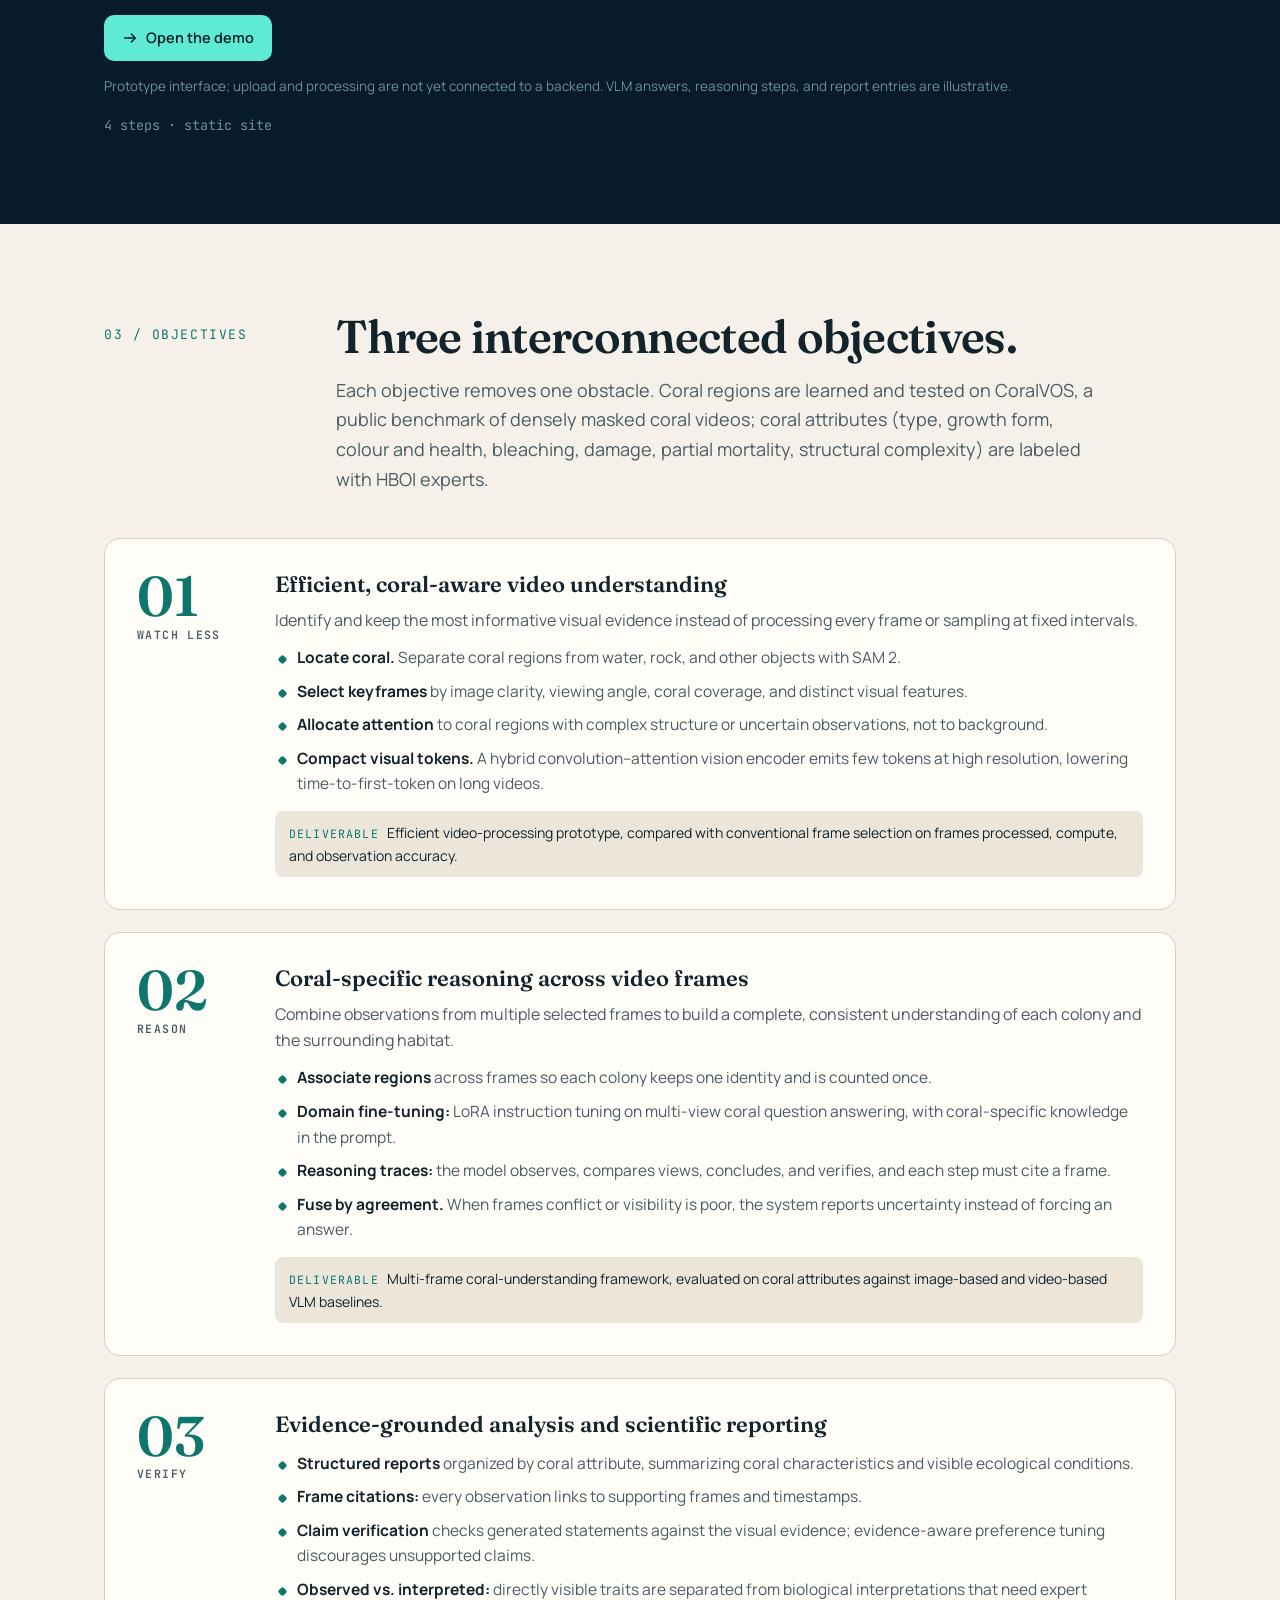
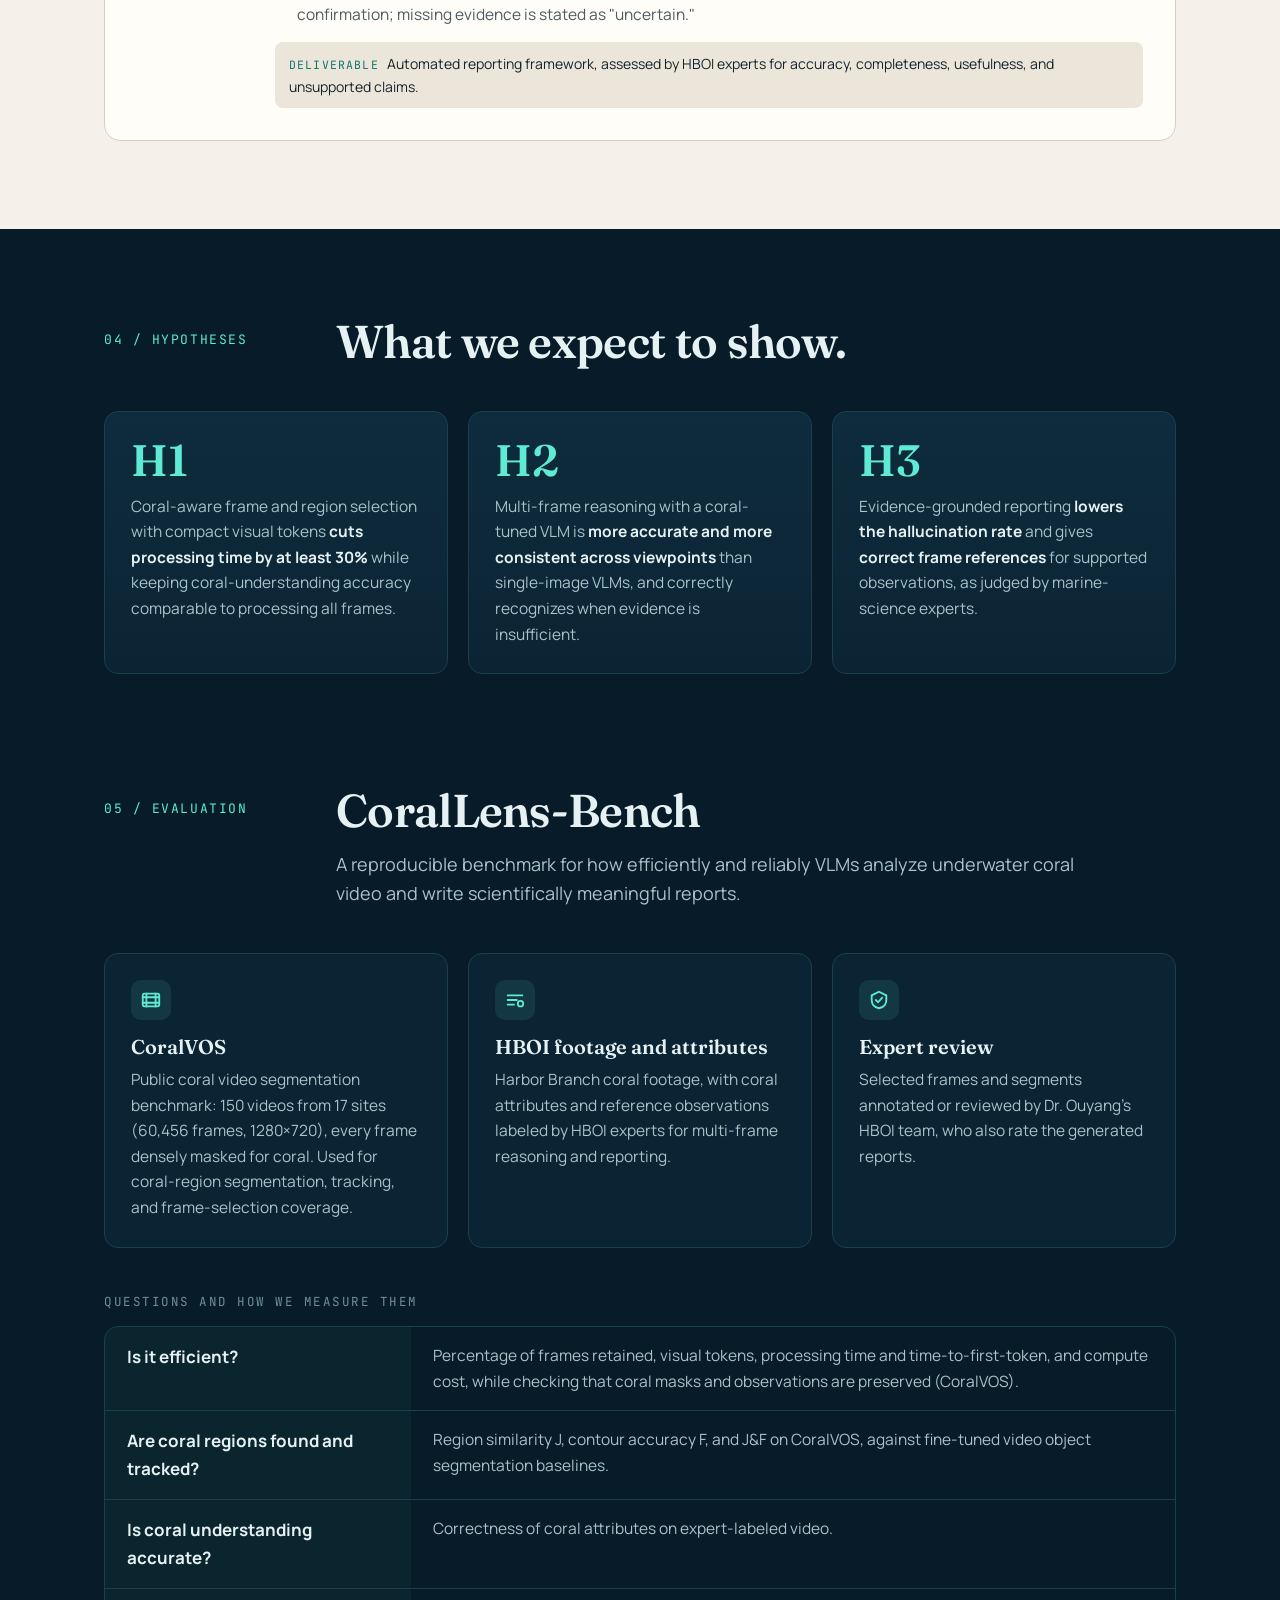
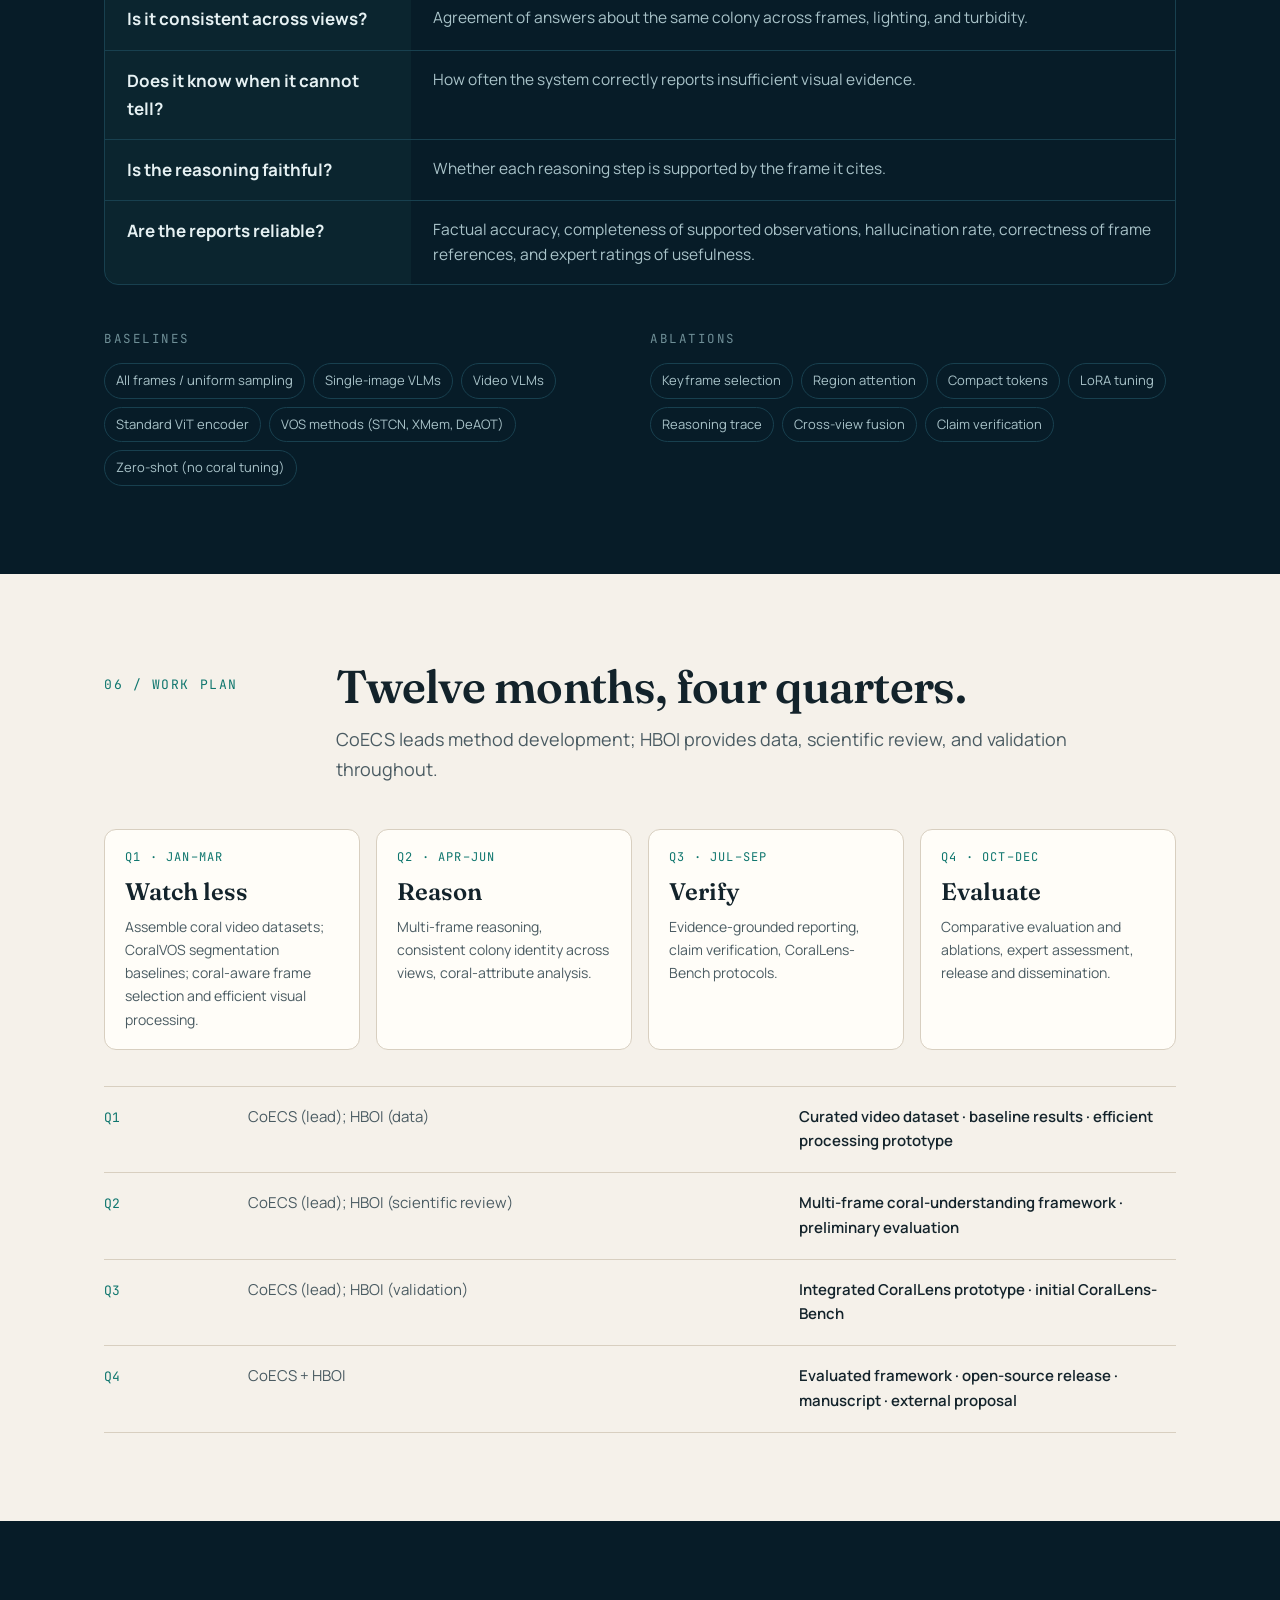
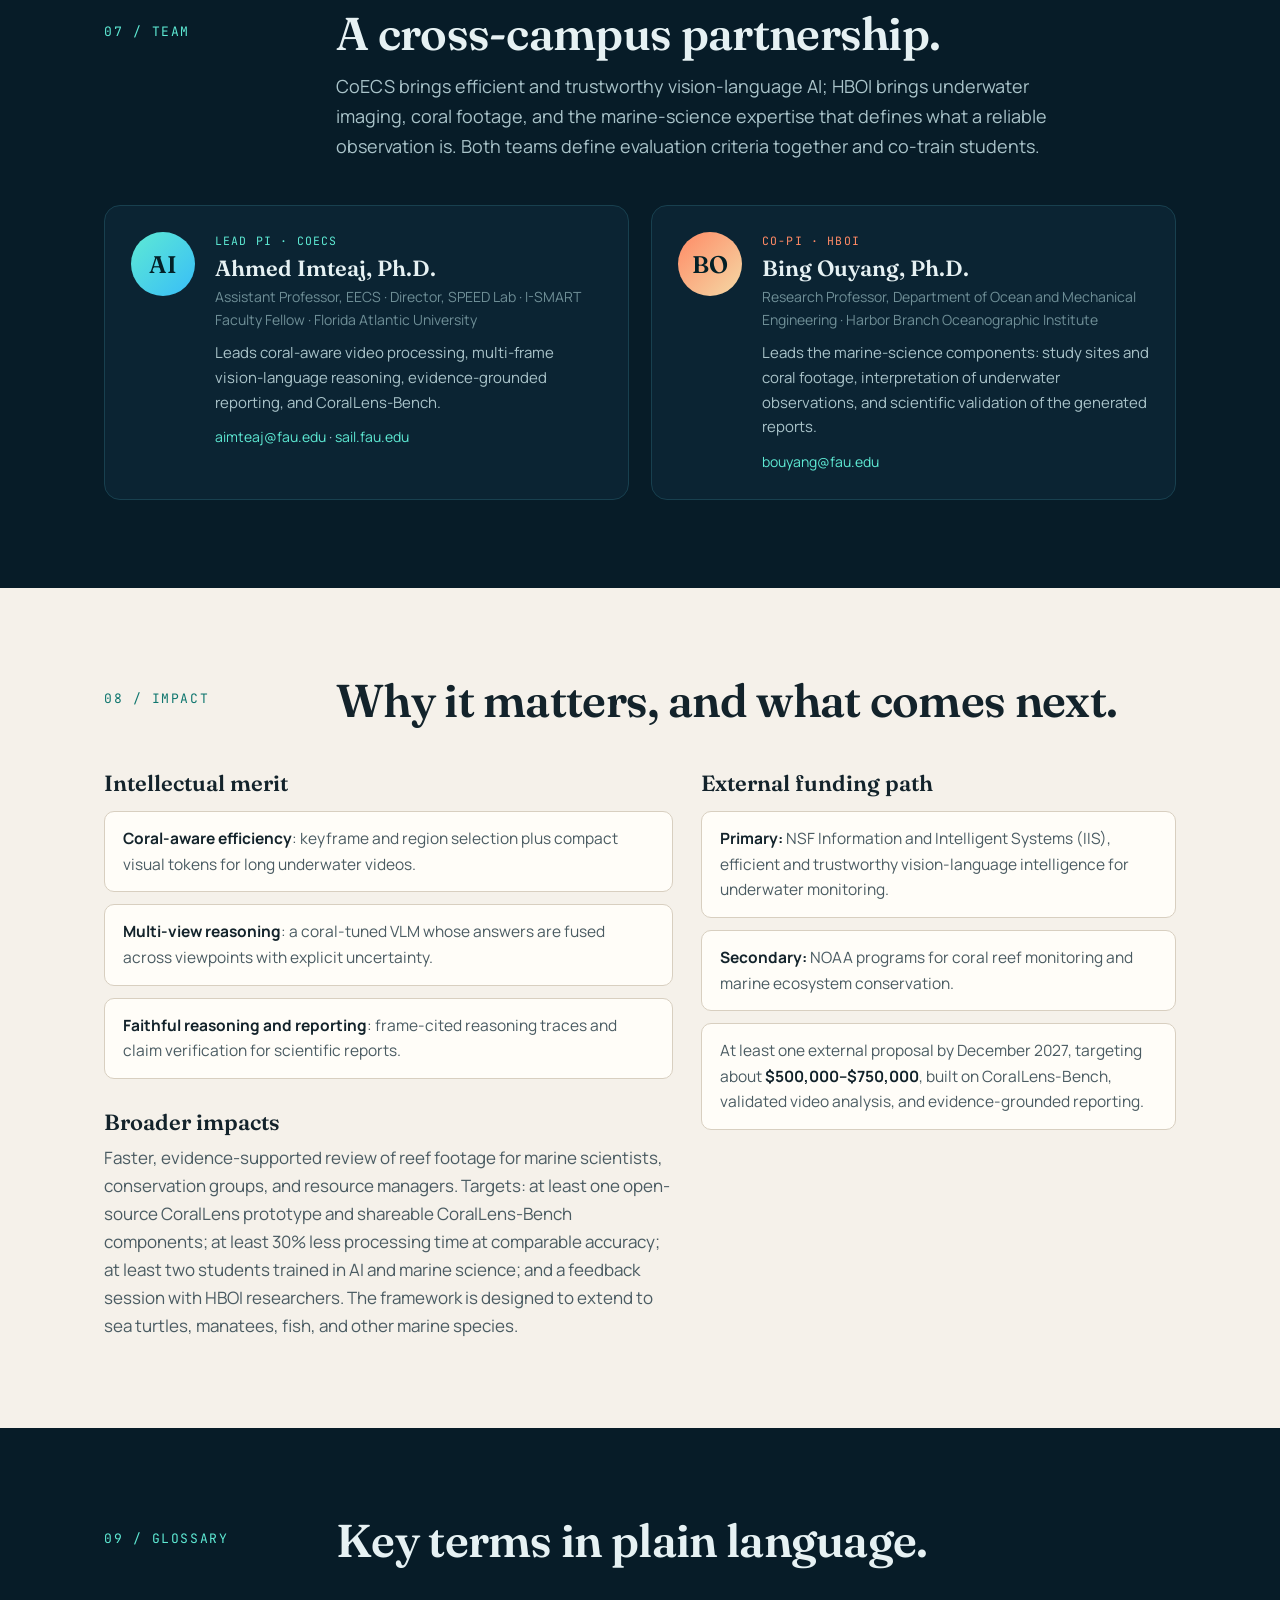
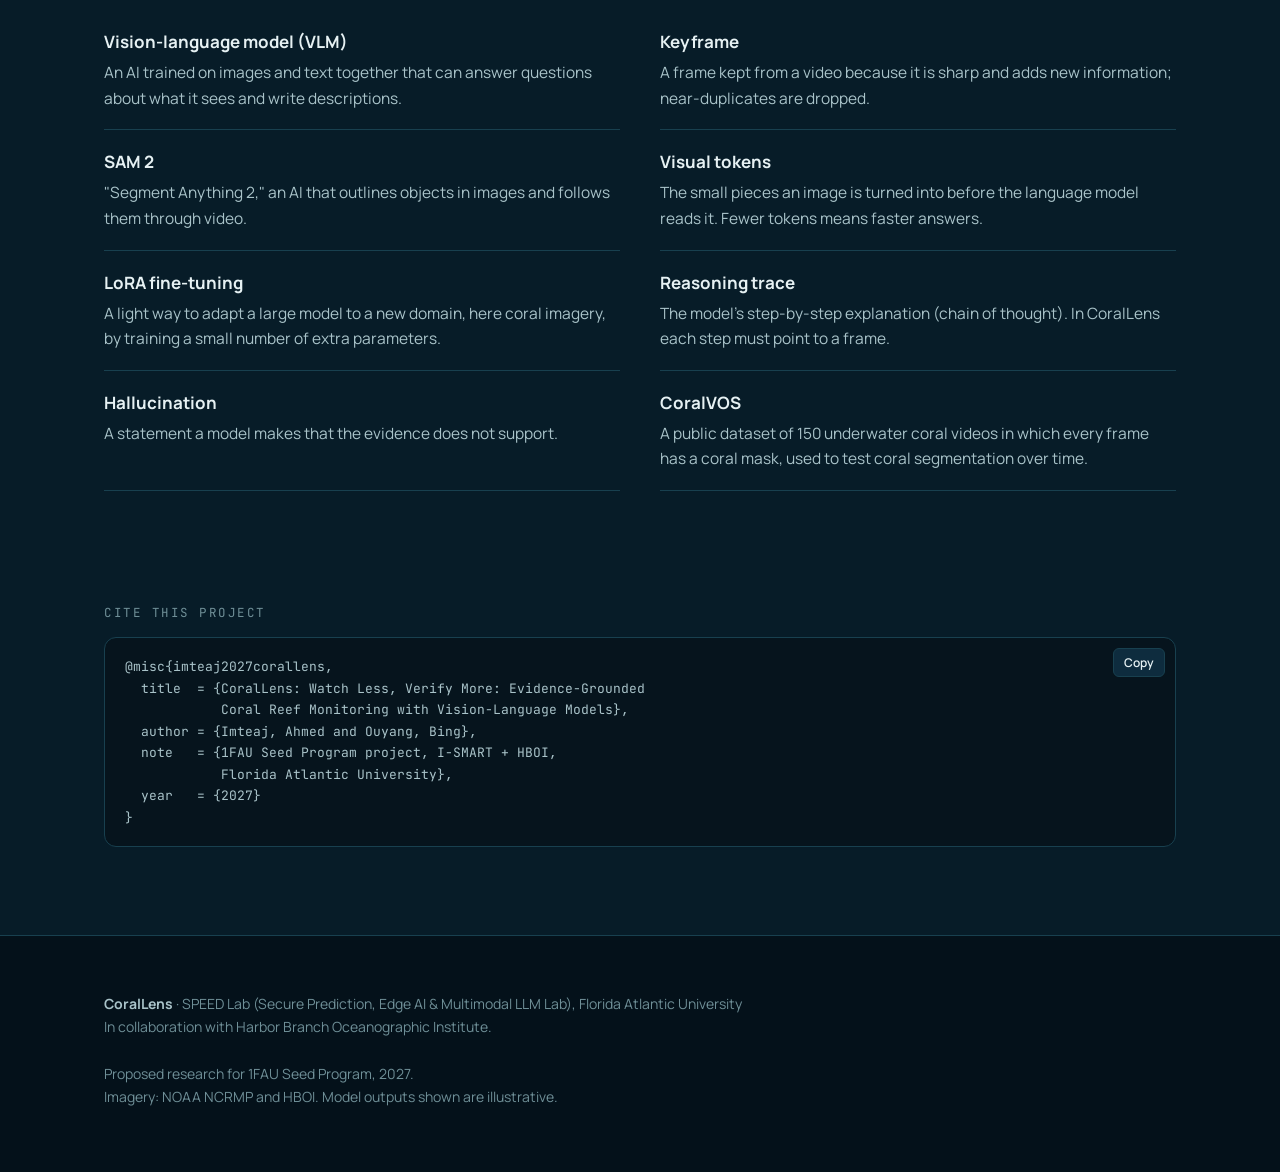
==== commit d2e8c9a8: "Update teaser video with visibility-aware enhancement scene Co-Authored-By: Claude Opus 5.5 <noreply" ====
--- a/index.html
+++ b/index.html
@@ -269,12 +269,12 @@
     </div>
 
     <div class="video-shell rv">
-      <video id="teaser" src="assets/coralReef_SPEED_Lab.mp4?v=20261020g" poster="assets/video-poster.jpg?v=20261020g" autoplay muted loop playsinline preload="metadata" controls></video>
+      <video id="teaser" src="assets/coralReef_SPEED_Lab.mp4?v=20261021a" poster="assets/video-poster.jpg?v=20261020g" autoplay muted loop playsinline preload="metadata" controls></video>
       <button class="sound" id="sound" type="button">🔇 Unmute</button>
     </div>
     <div class="video-cap">
-      <span>CoralLens in 75 seconds: a tour of different corals, then watch less (frame and coral-region selection, compact visual tokens), reason across views with a coral-tuned VLM, verify every claim against its frames, and download the finished report. Imagery: NOAA NCRMP; model outputs illustrative.</span>
-      <span class="mono">75 s · 1280×720</span>
+      <span>CoralLens in 90 seconds: a tour of different corals, then watch less (frame selection, visibility scoring and adaptive enhancement of murky frames, coral regions, compact visual tokens), reason across views with a coral-tuned VLM, verify every claim against its frames, and download the finished report. Imagery: NOAA NCRMP; model outputs illustrative.</span>
+      <span class="mono">87 s · 1280×720</span>
     </div>
   </div>
 </header>
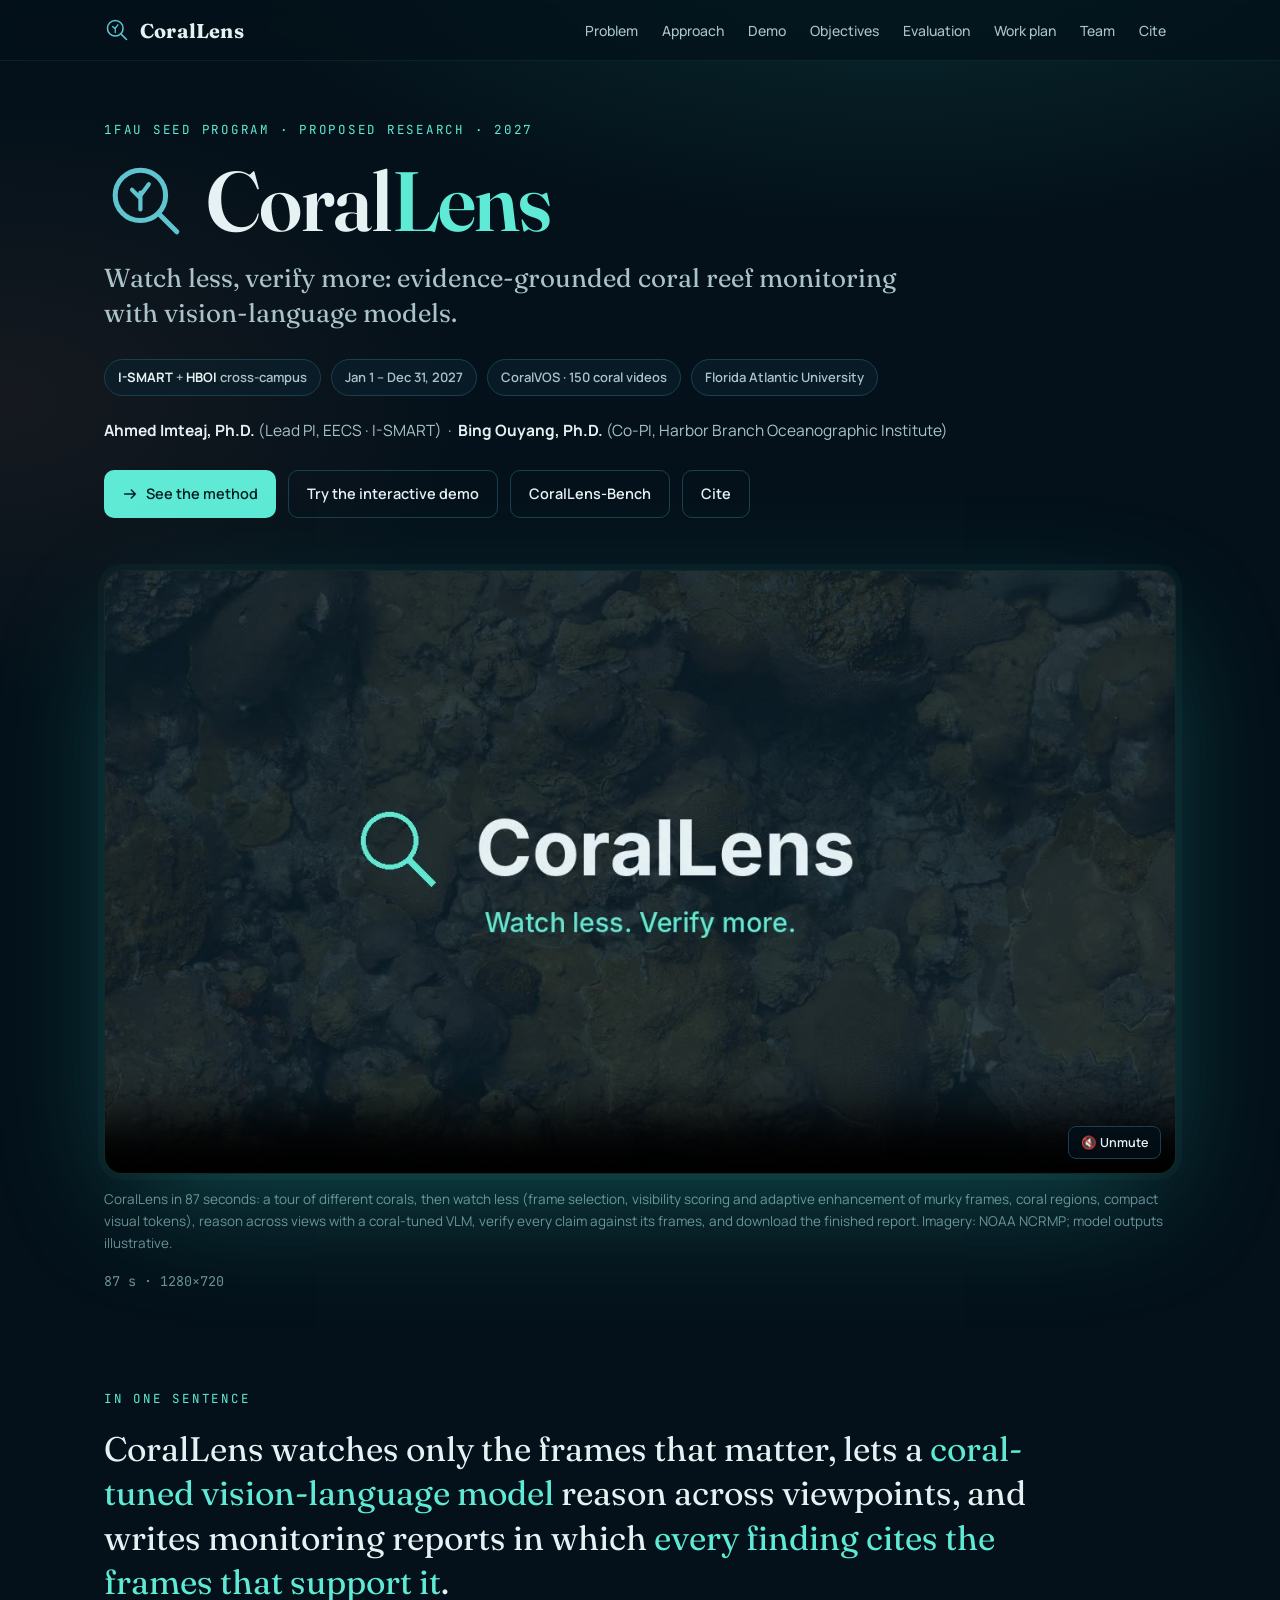
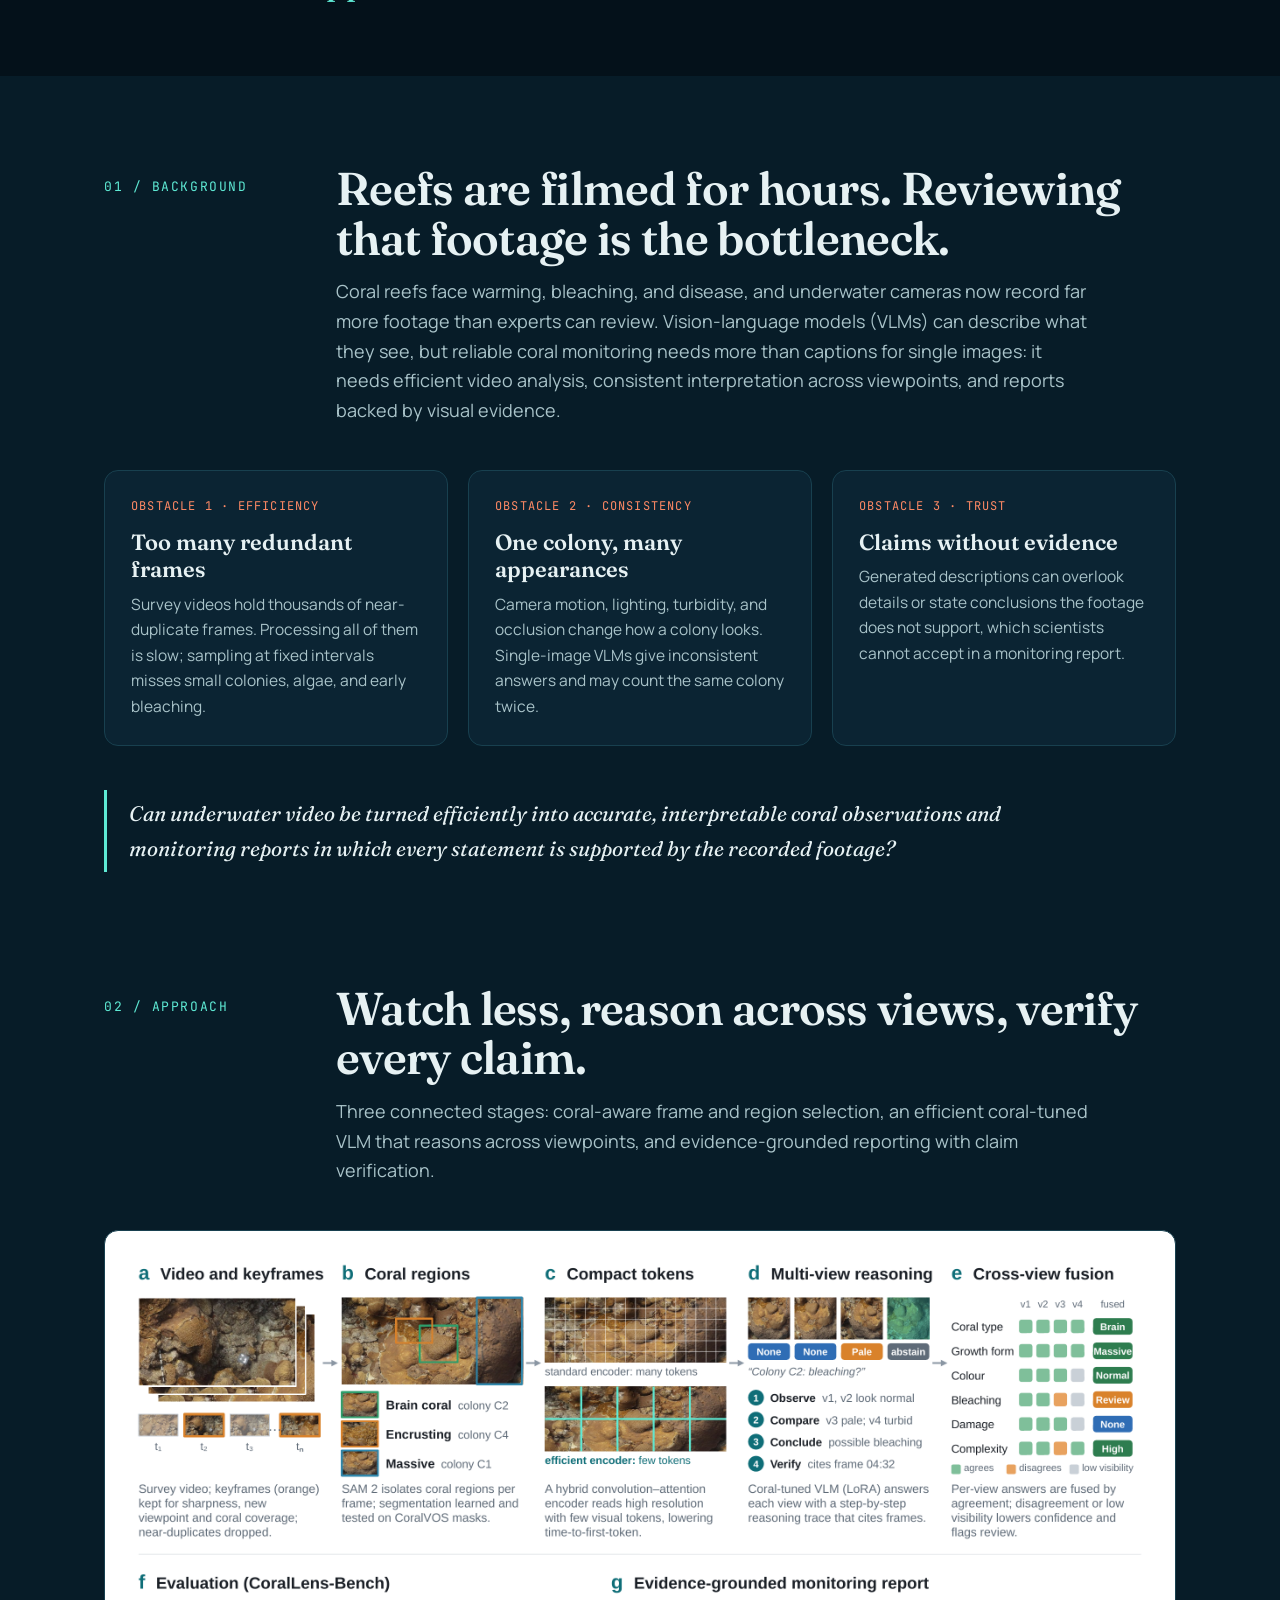
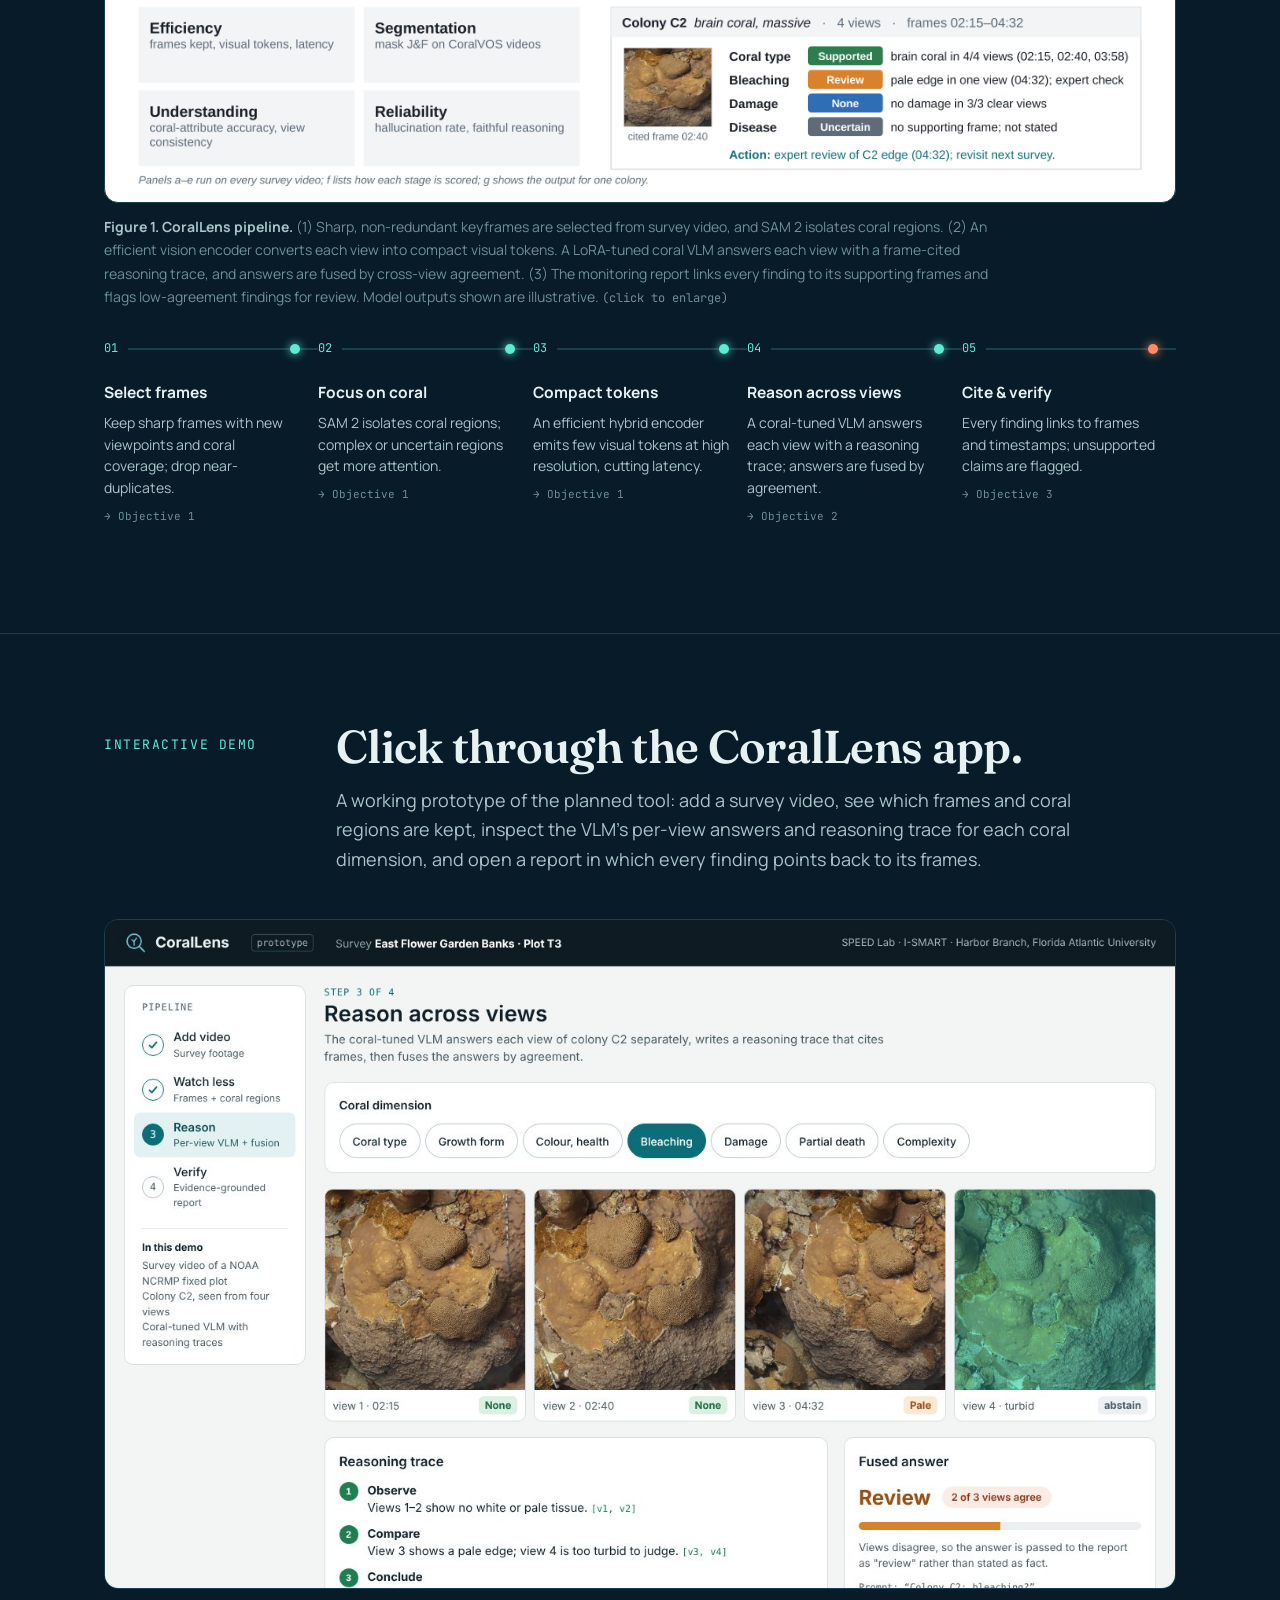
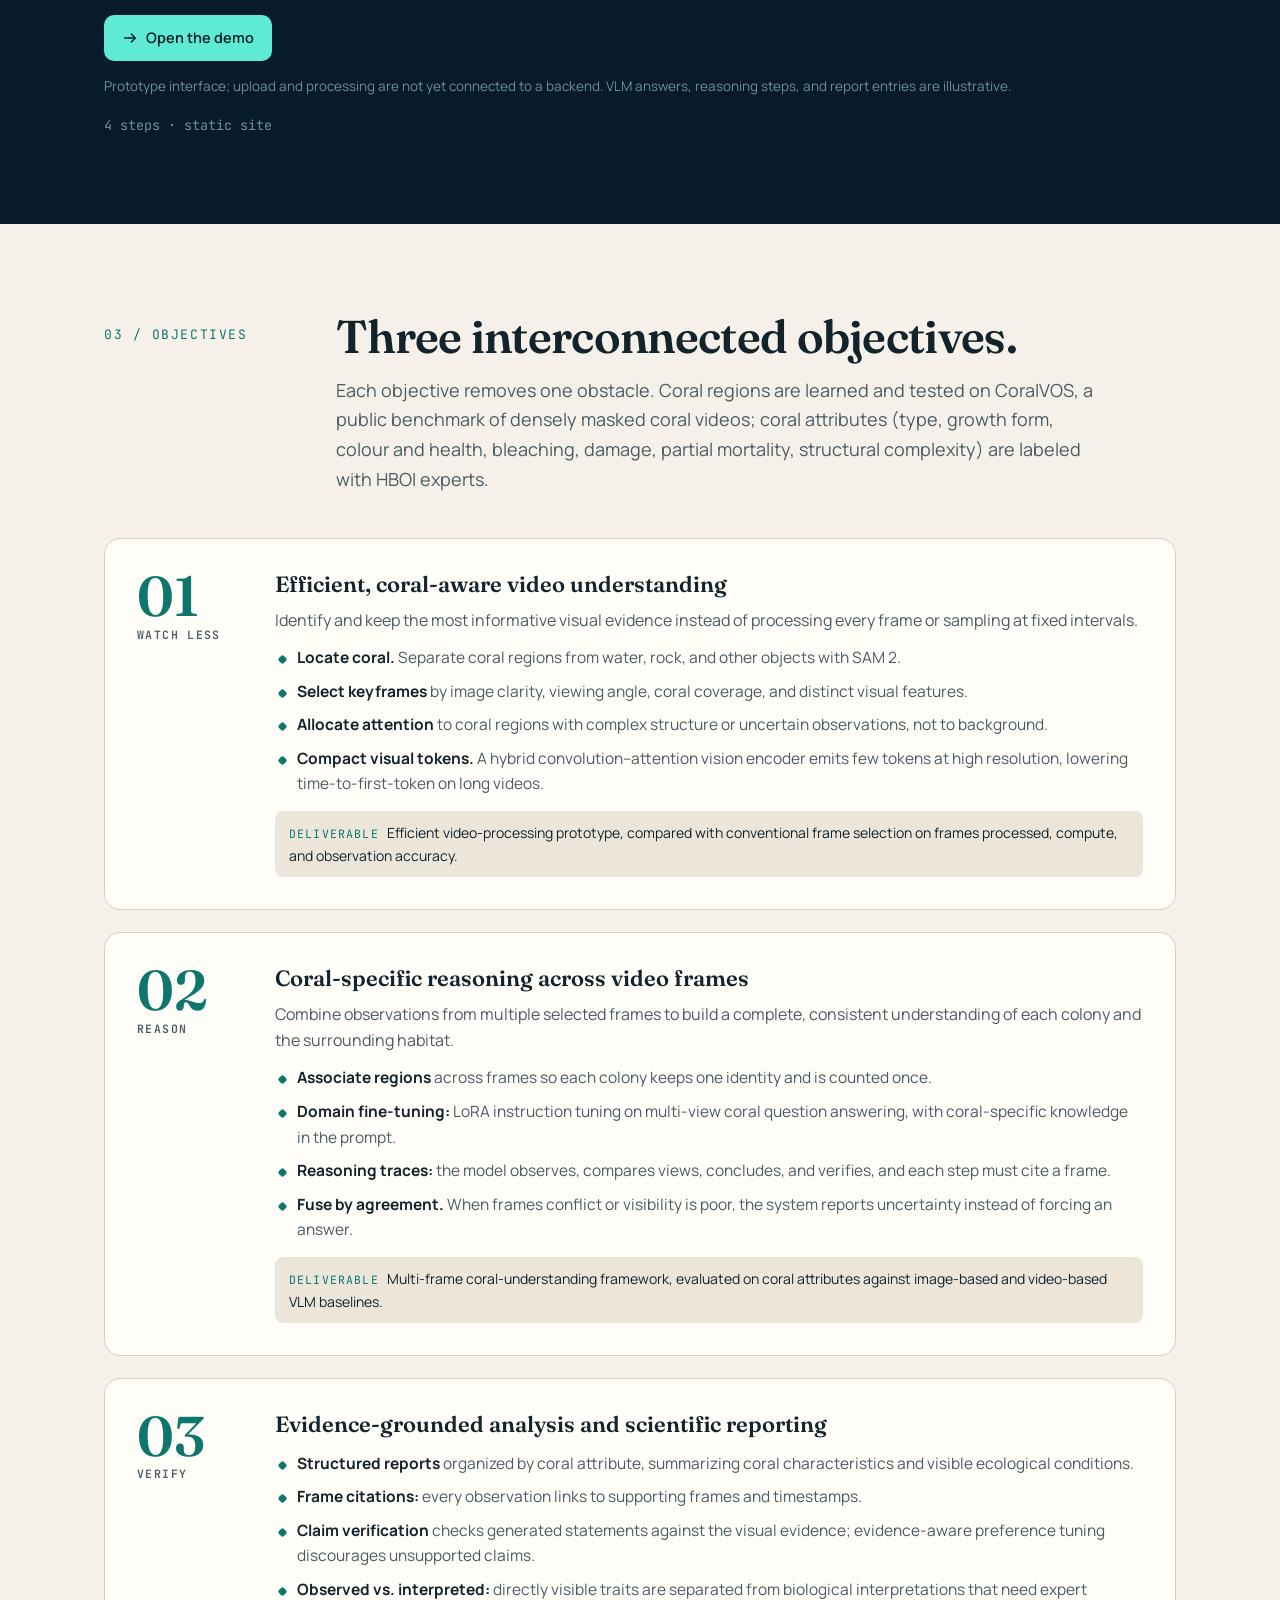
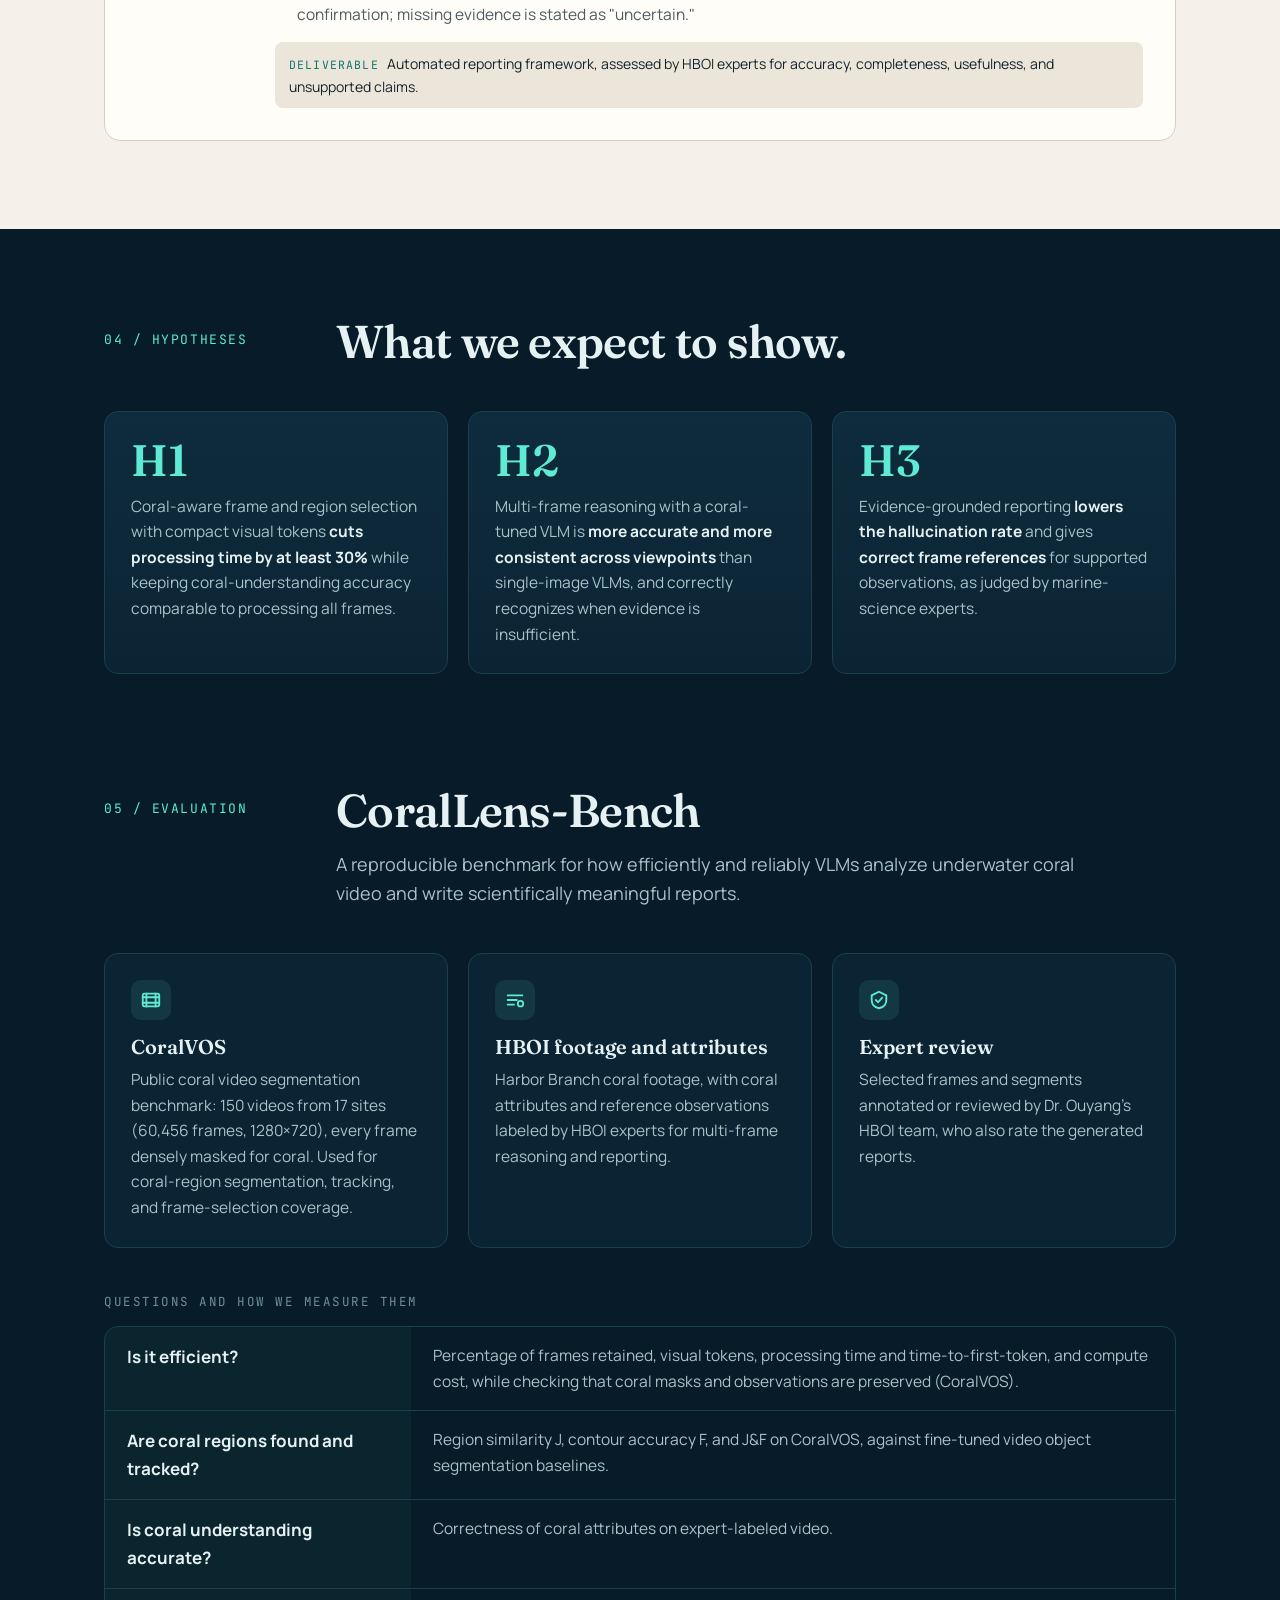
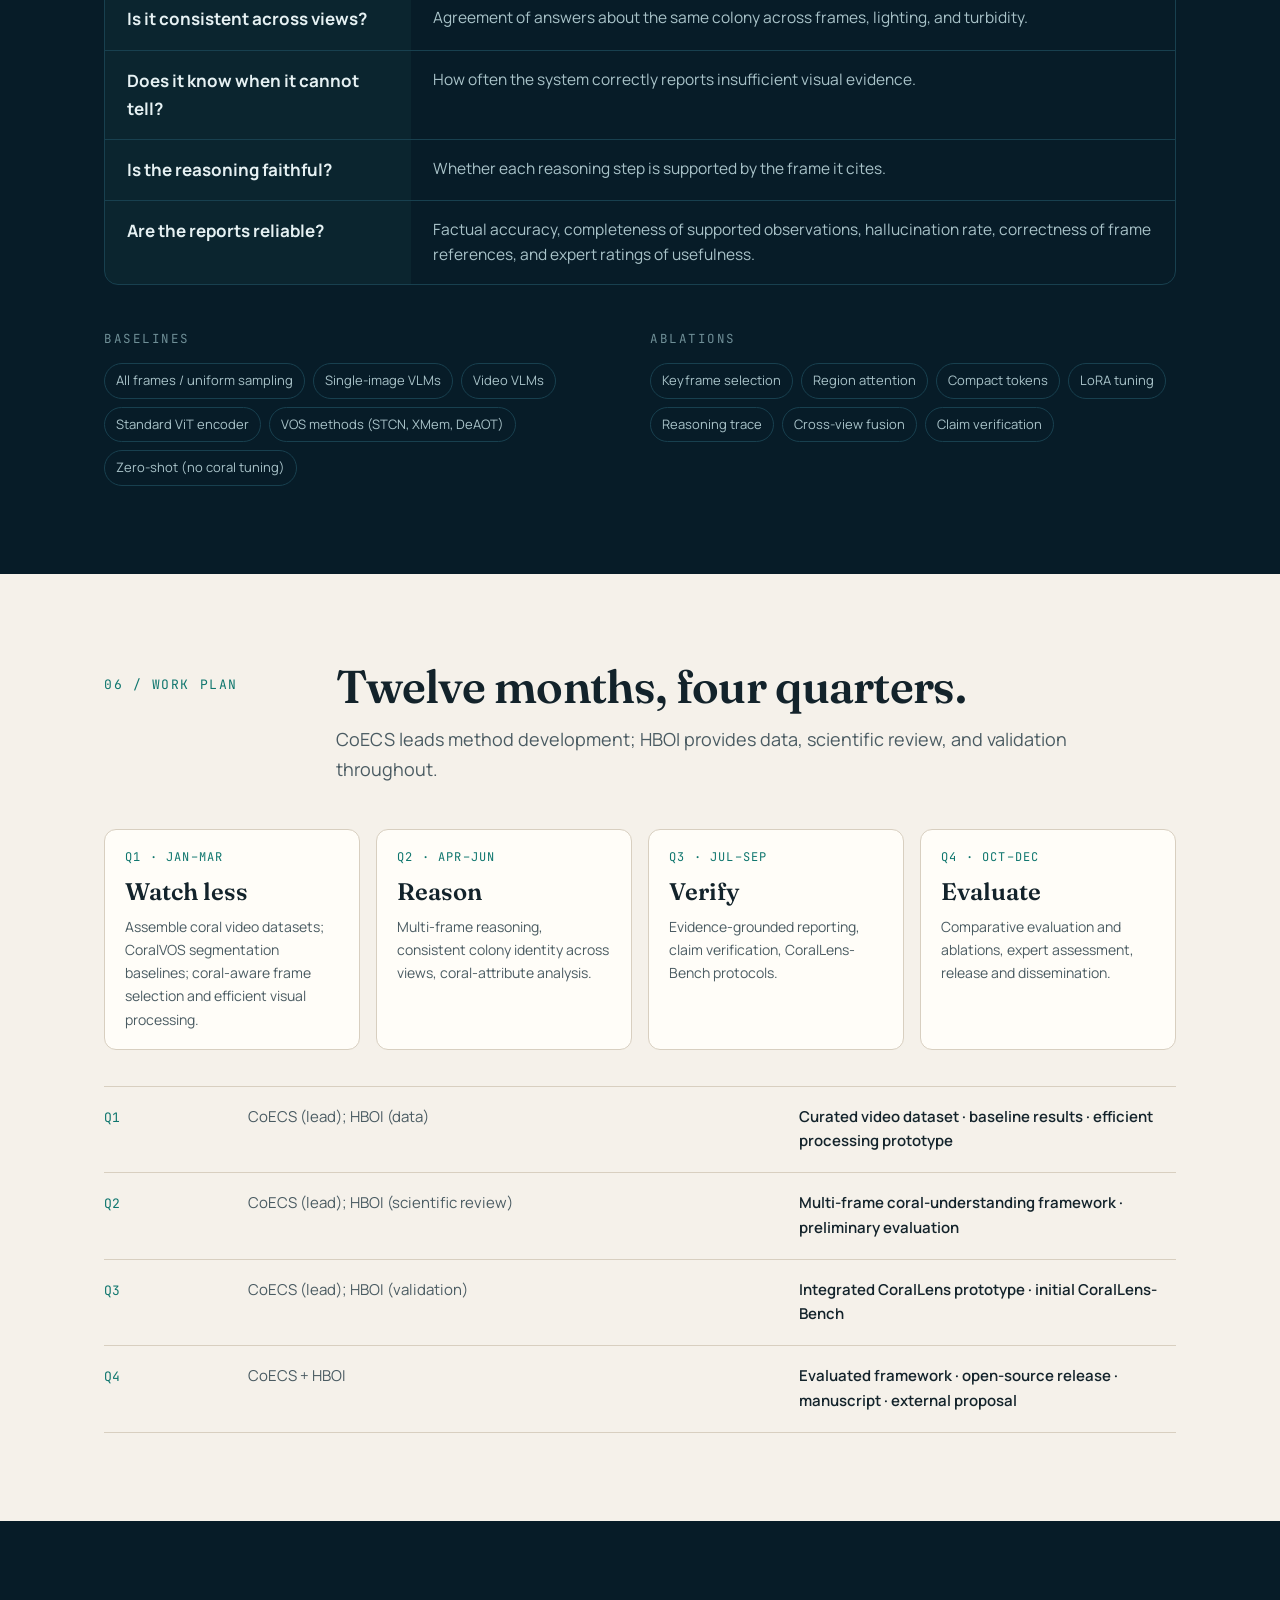
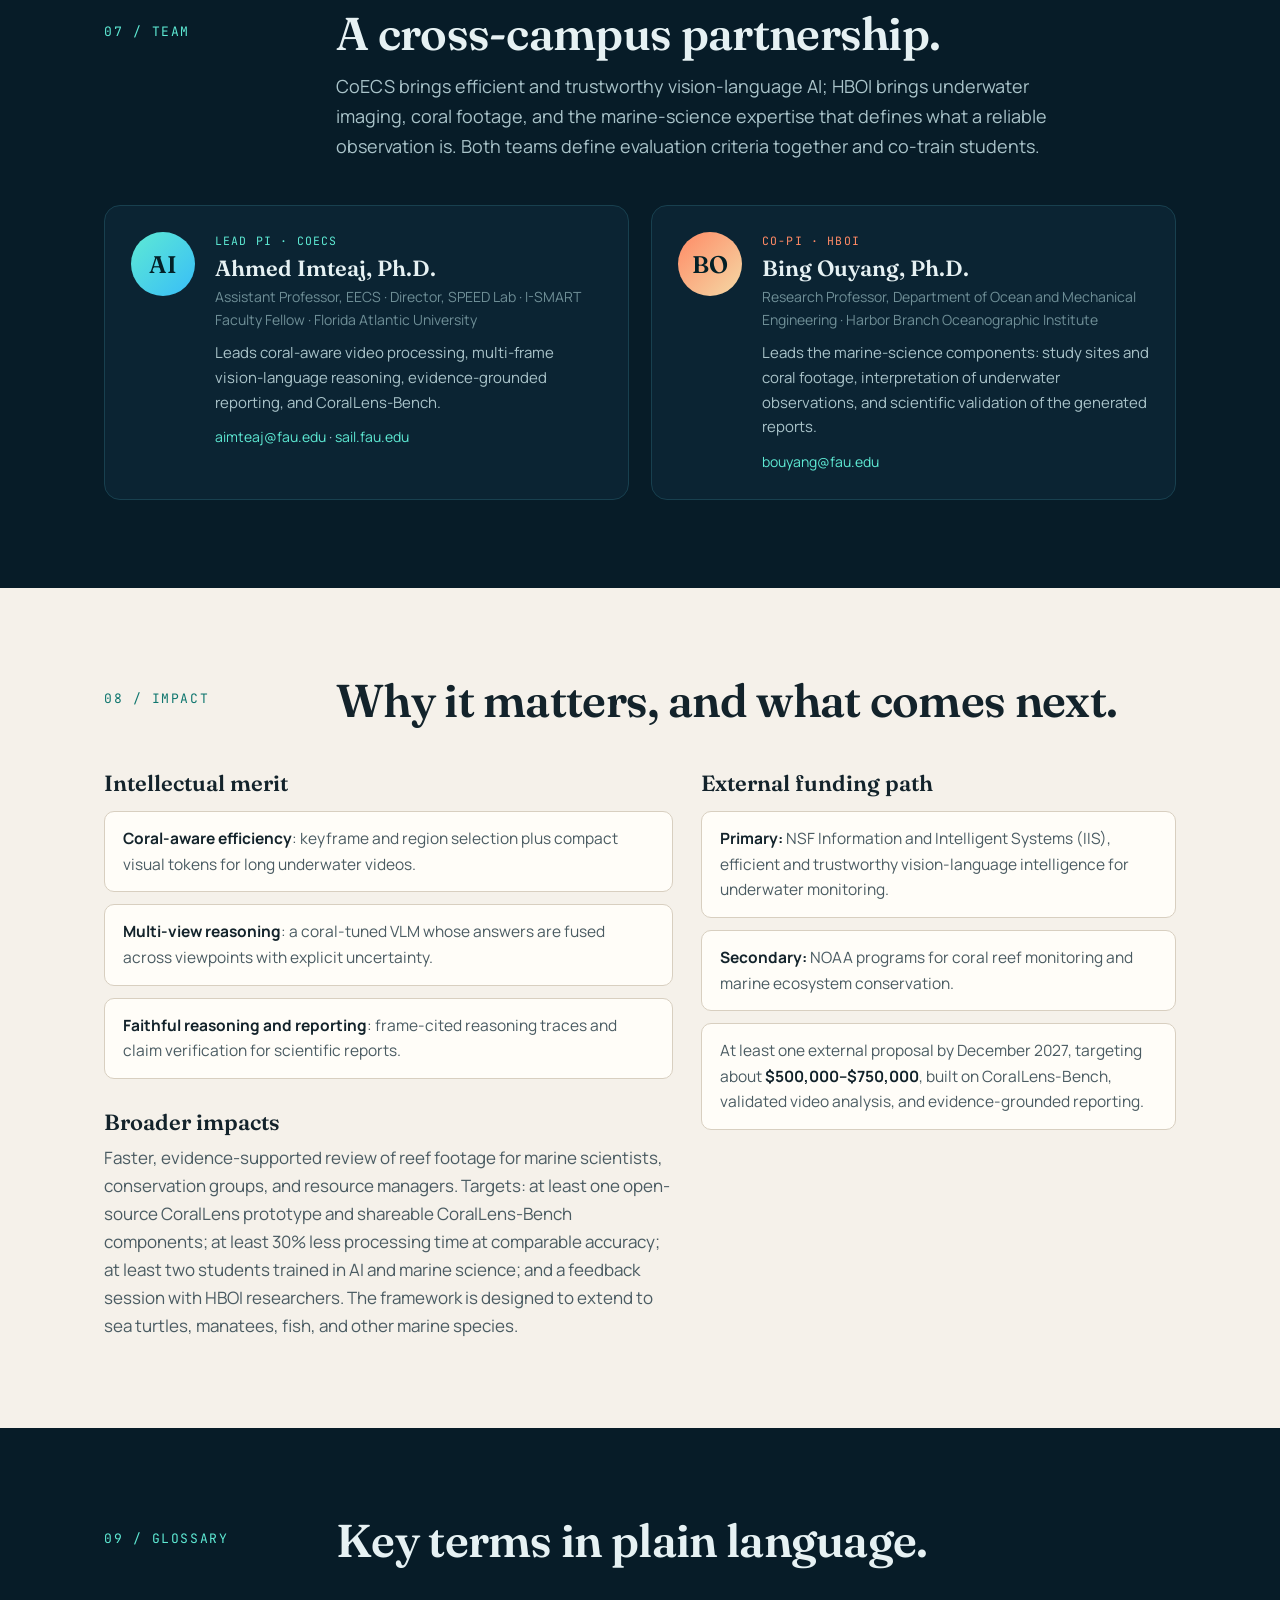
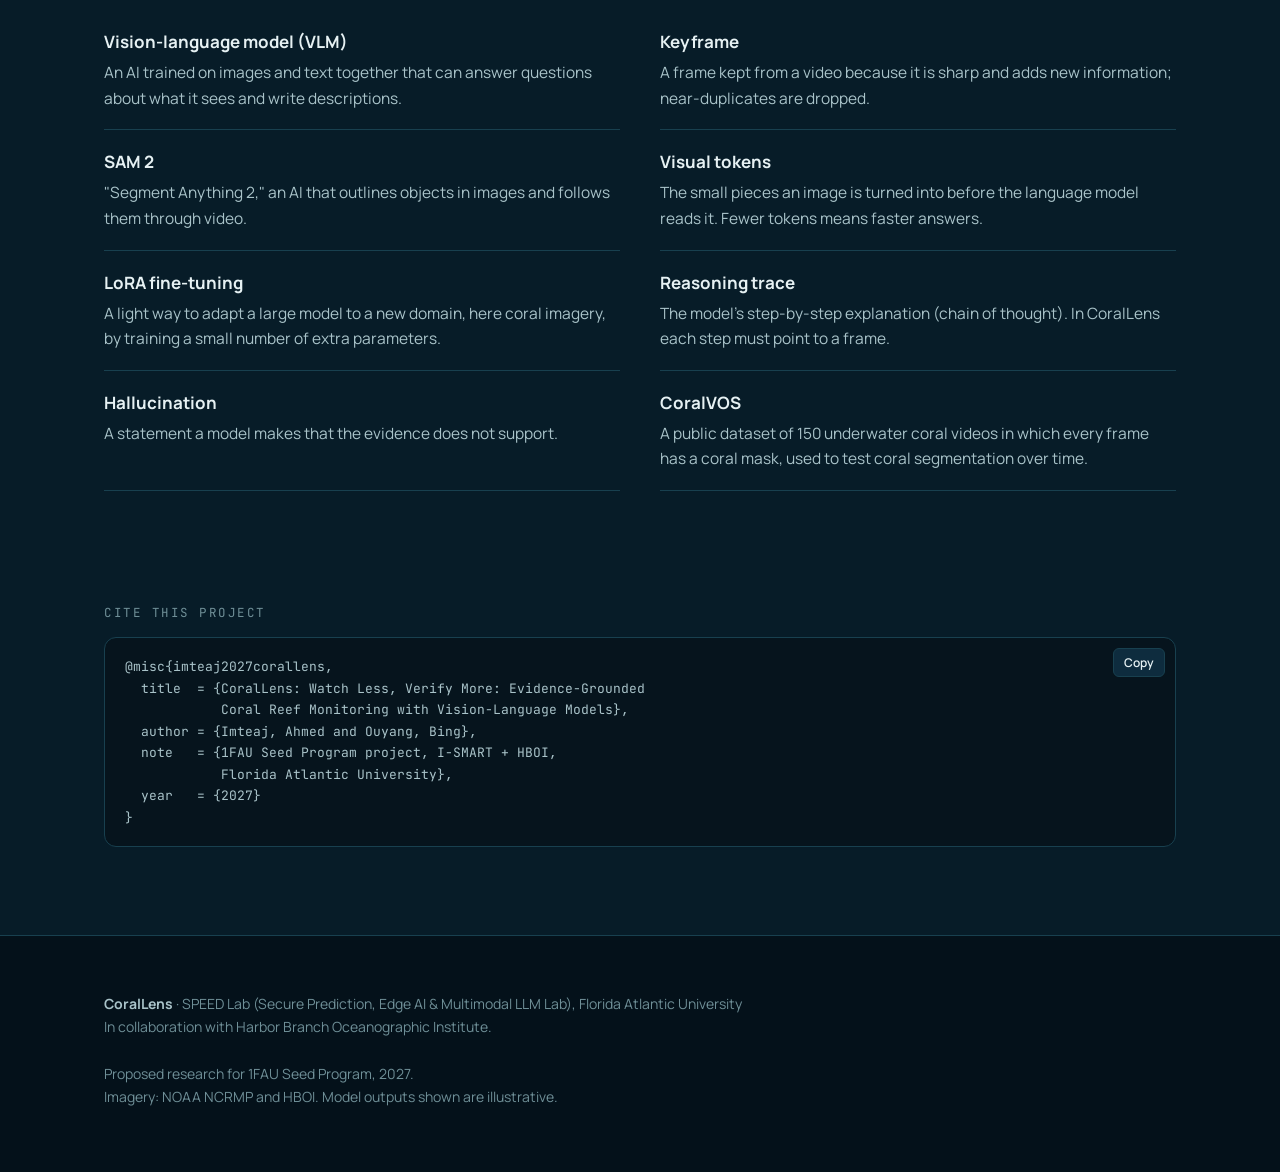
==== commit 88c146cd: "Fix teaser duration text Co-Authored-By: Claude Opus 5.5 <noreply@anthropic.com> Claude-Session: htt" ====
--- a/index.html
+++ b/index.html
@@ -273,7 +273,7 @@
       <button class="sound" id="sound" type="button">🔇 Unmute</button>
     </div>
     <div class="video-cap">
-      <span>CoralLens in 90 seconds: a tour of different corals, then watch less (frame selection, visibility scoring and adaptive enhancement of murky frames, coral regions, compact visual tokens), reason across views with a coral-tuned VLM, verify every claim against its frames, and download the finished report. Imagery: NOAA NCRMP; model outputs illustrative.</span>
+      <span>CoralLens in 87 seconds: a tour of different corals, then watch less (frame selection, visibility scoring and adaptive enhancement of murky frames, coral regions, compact visual tokens), reason across views with a coral-tuned VLM, verify every claim against its frames, and download the finished report. Imagery: NOAA NCRMP; model outputs illustrative.</span>
       <span class="mono">87 s · 1280×720</span>
     </div>
   </div>
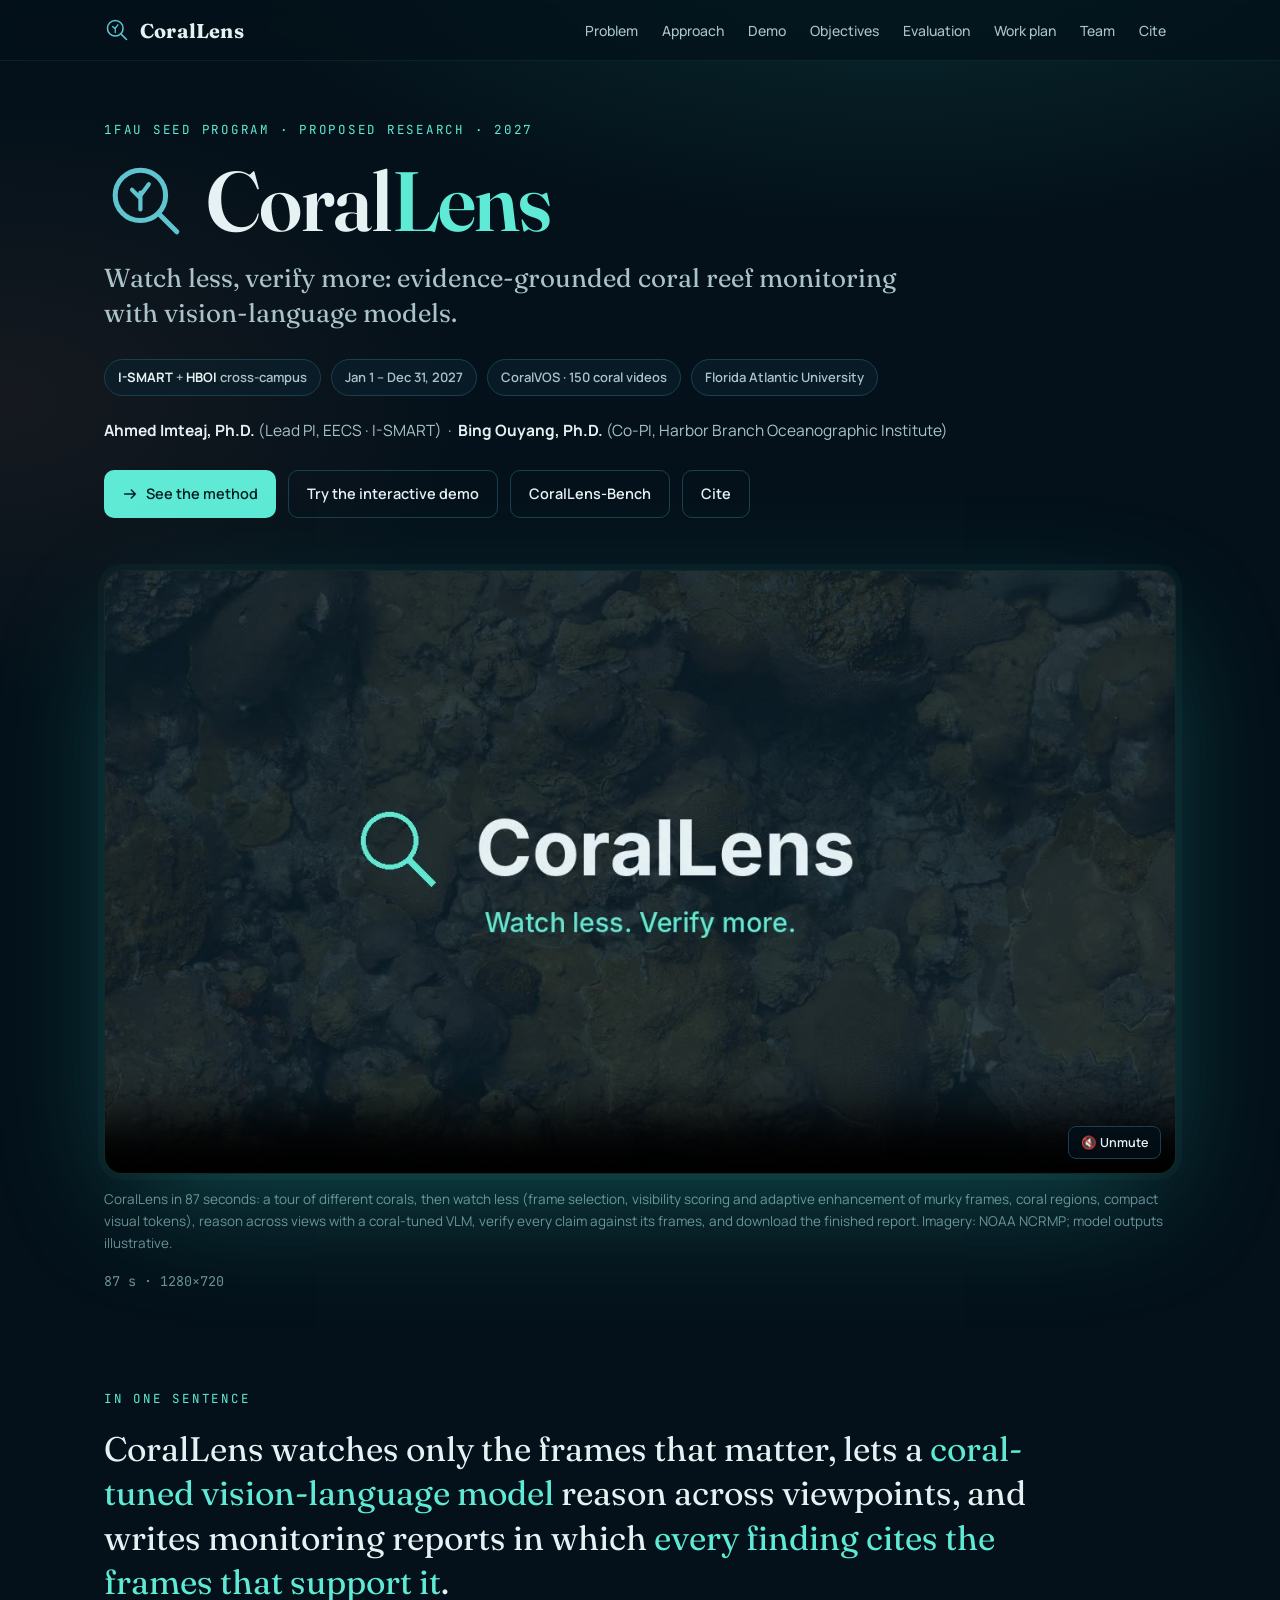
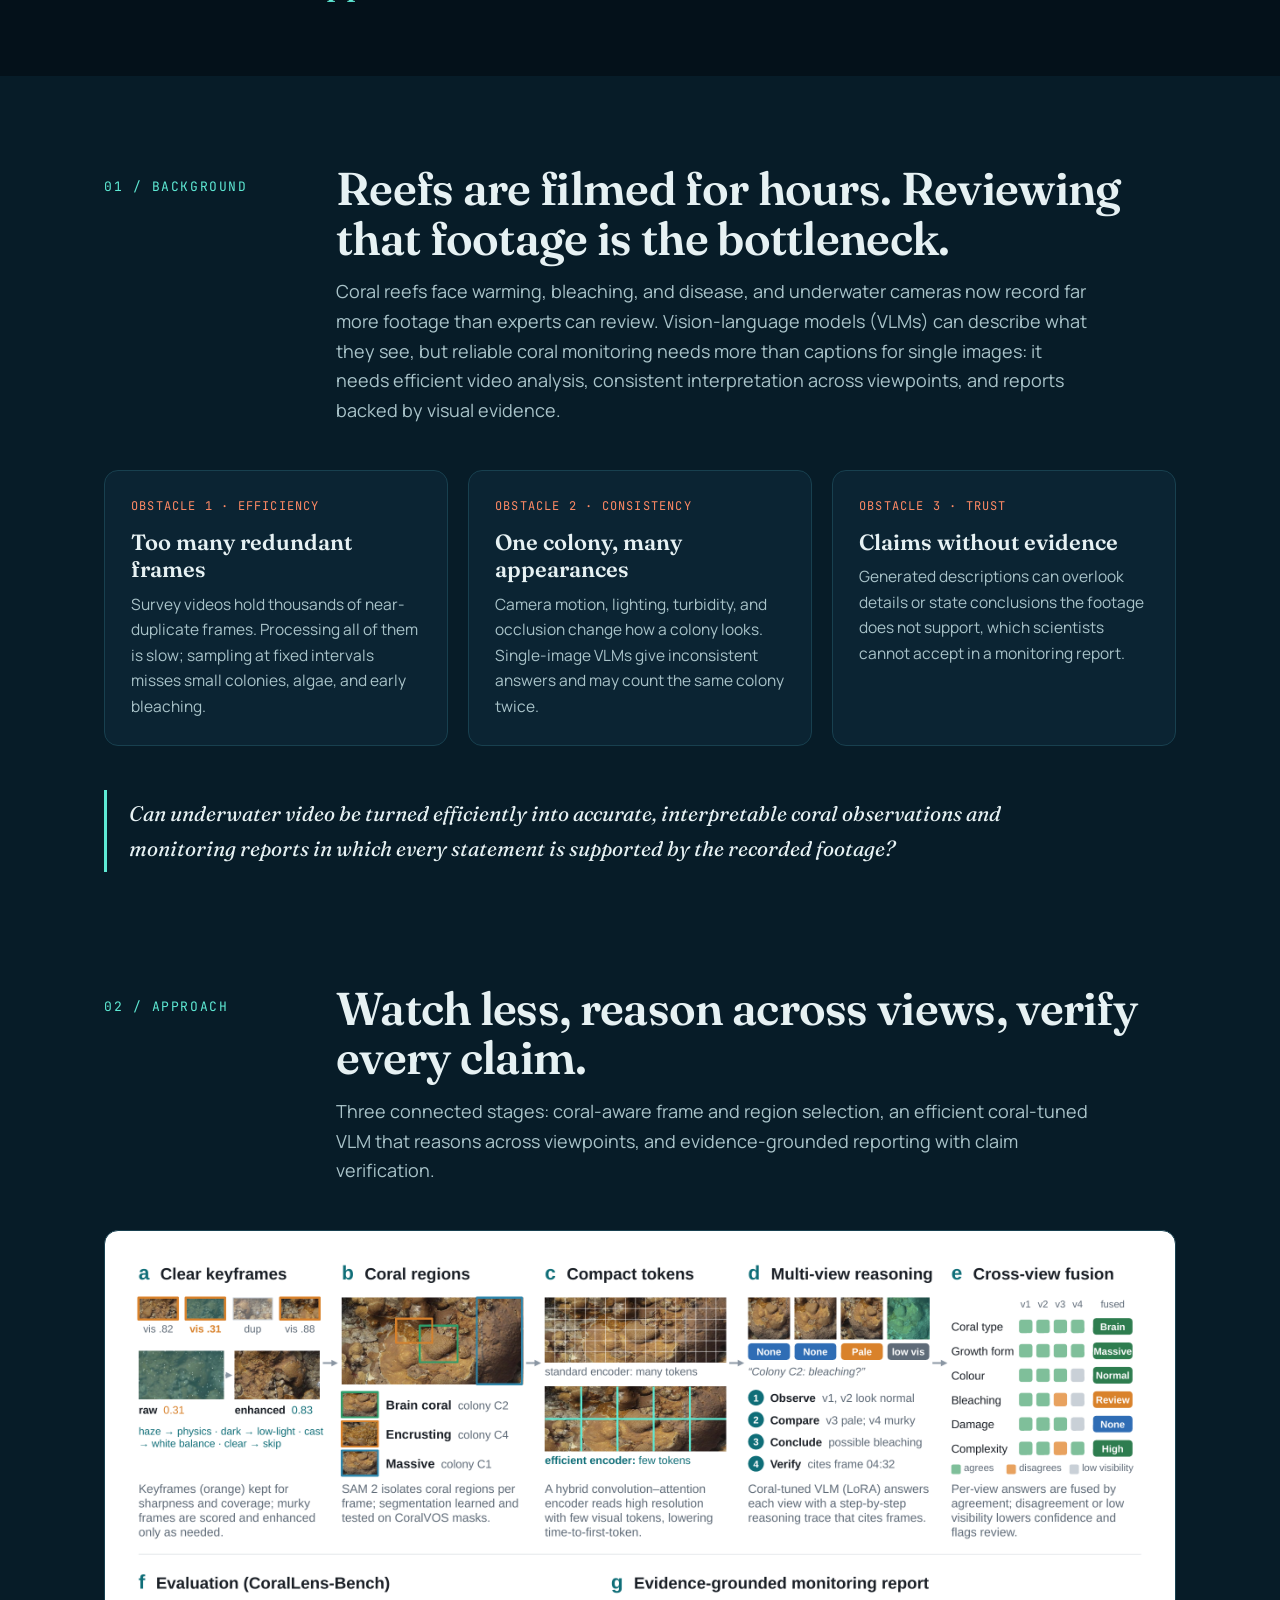
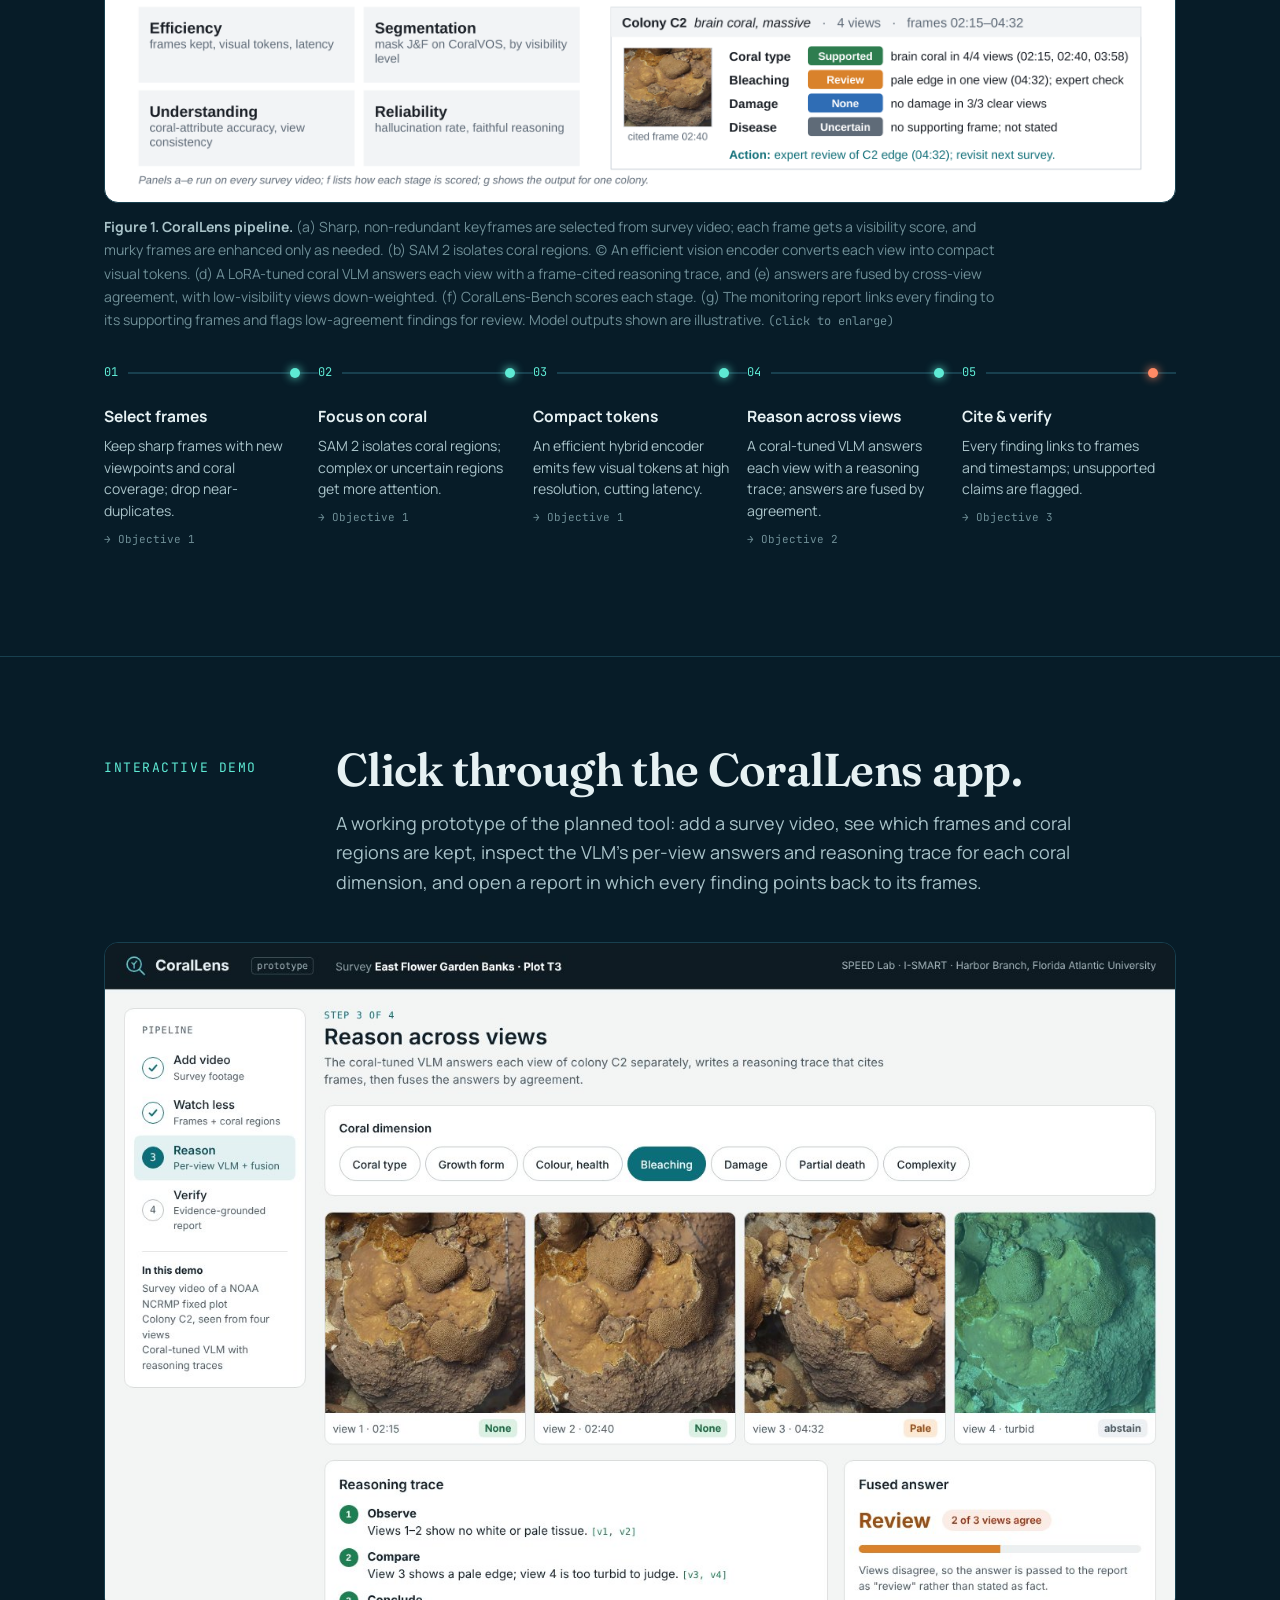
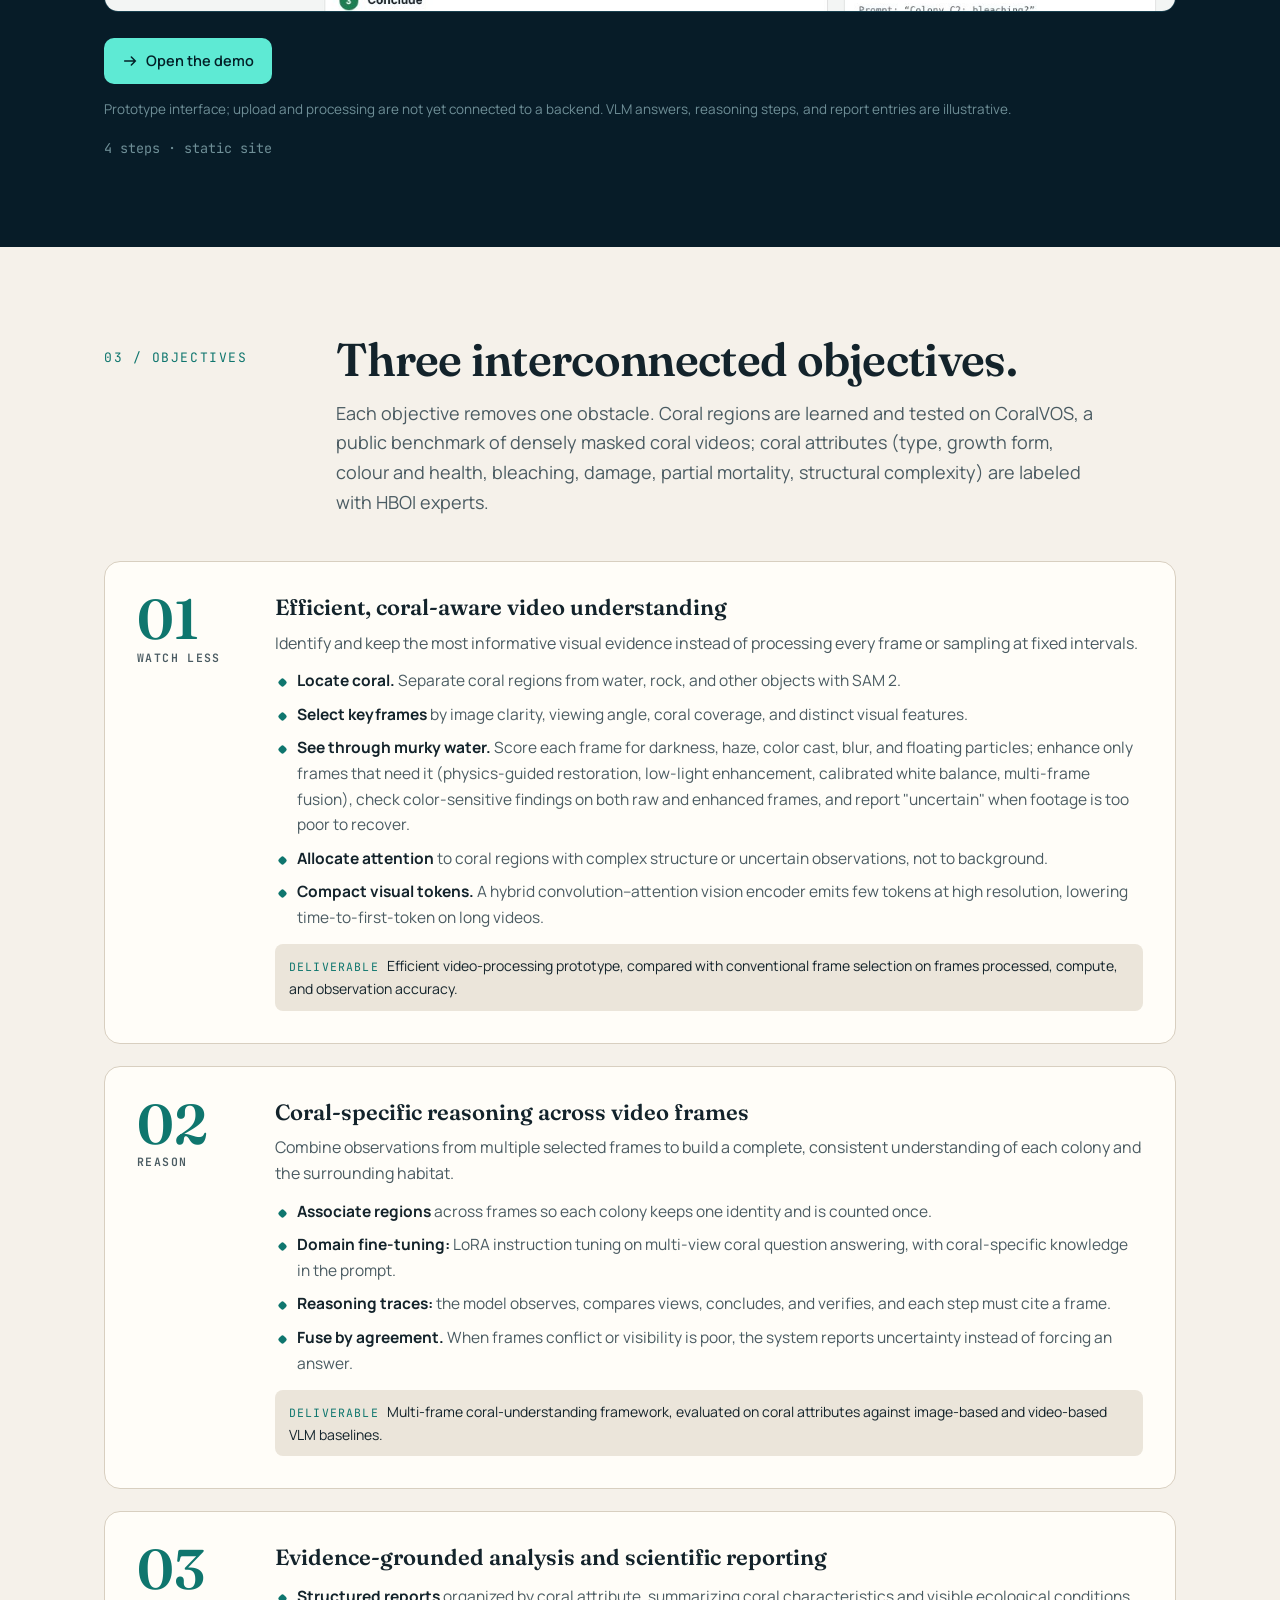
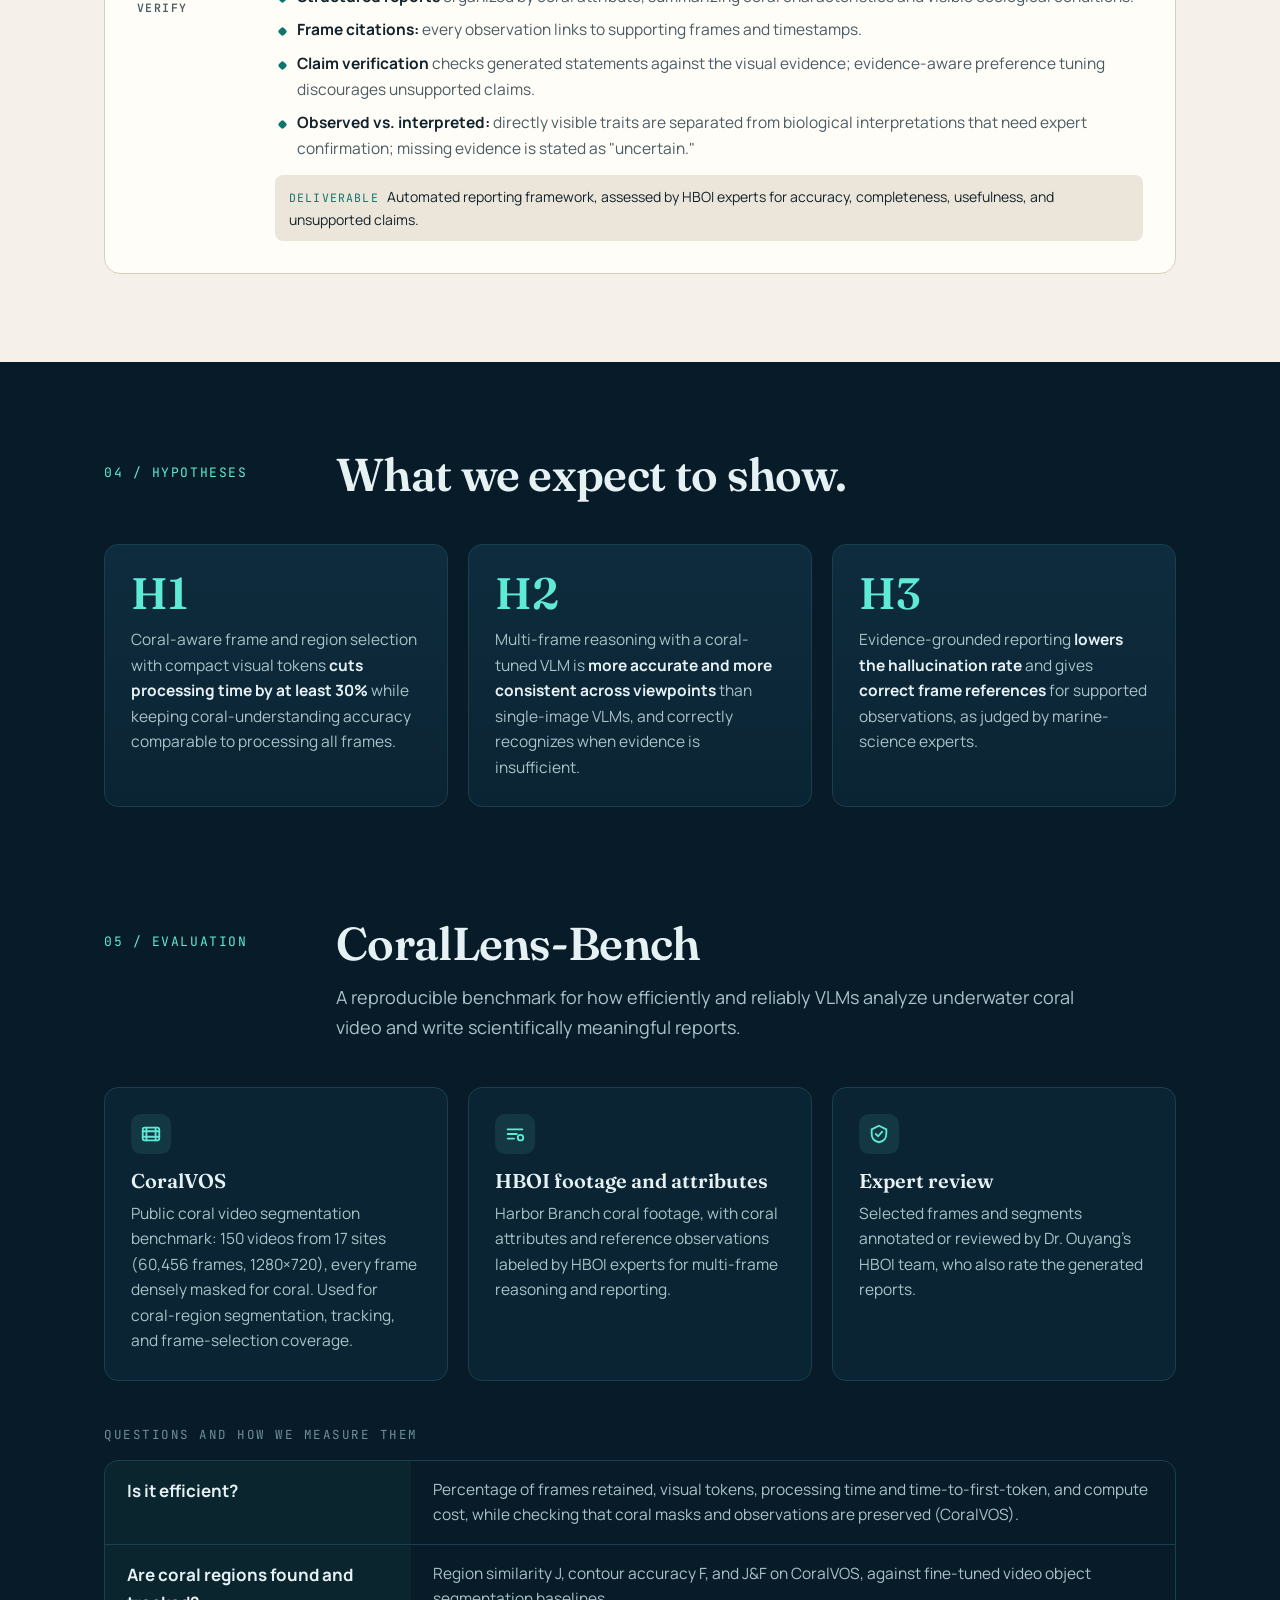
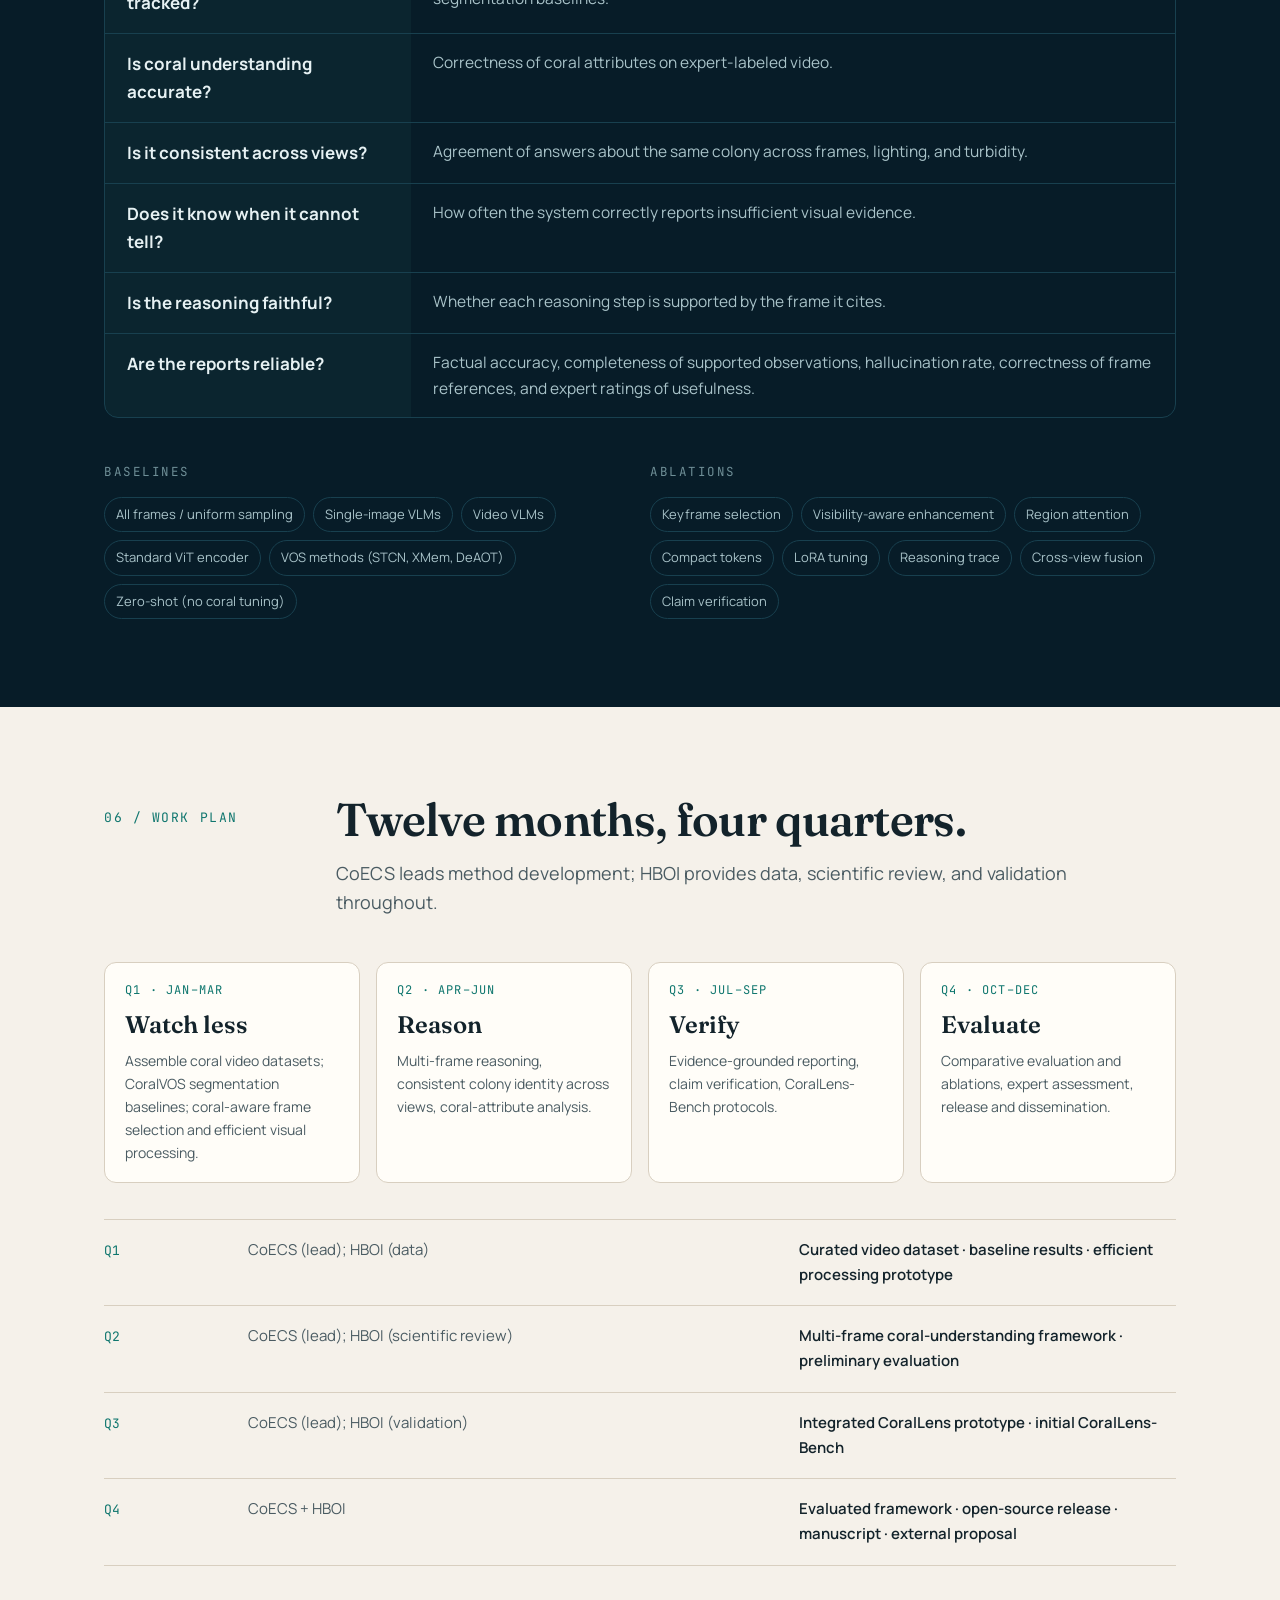
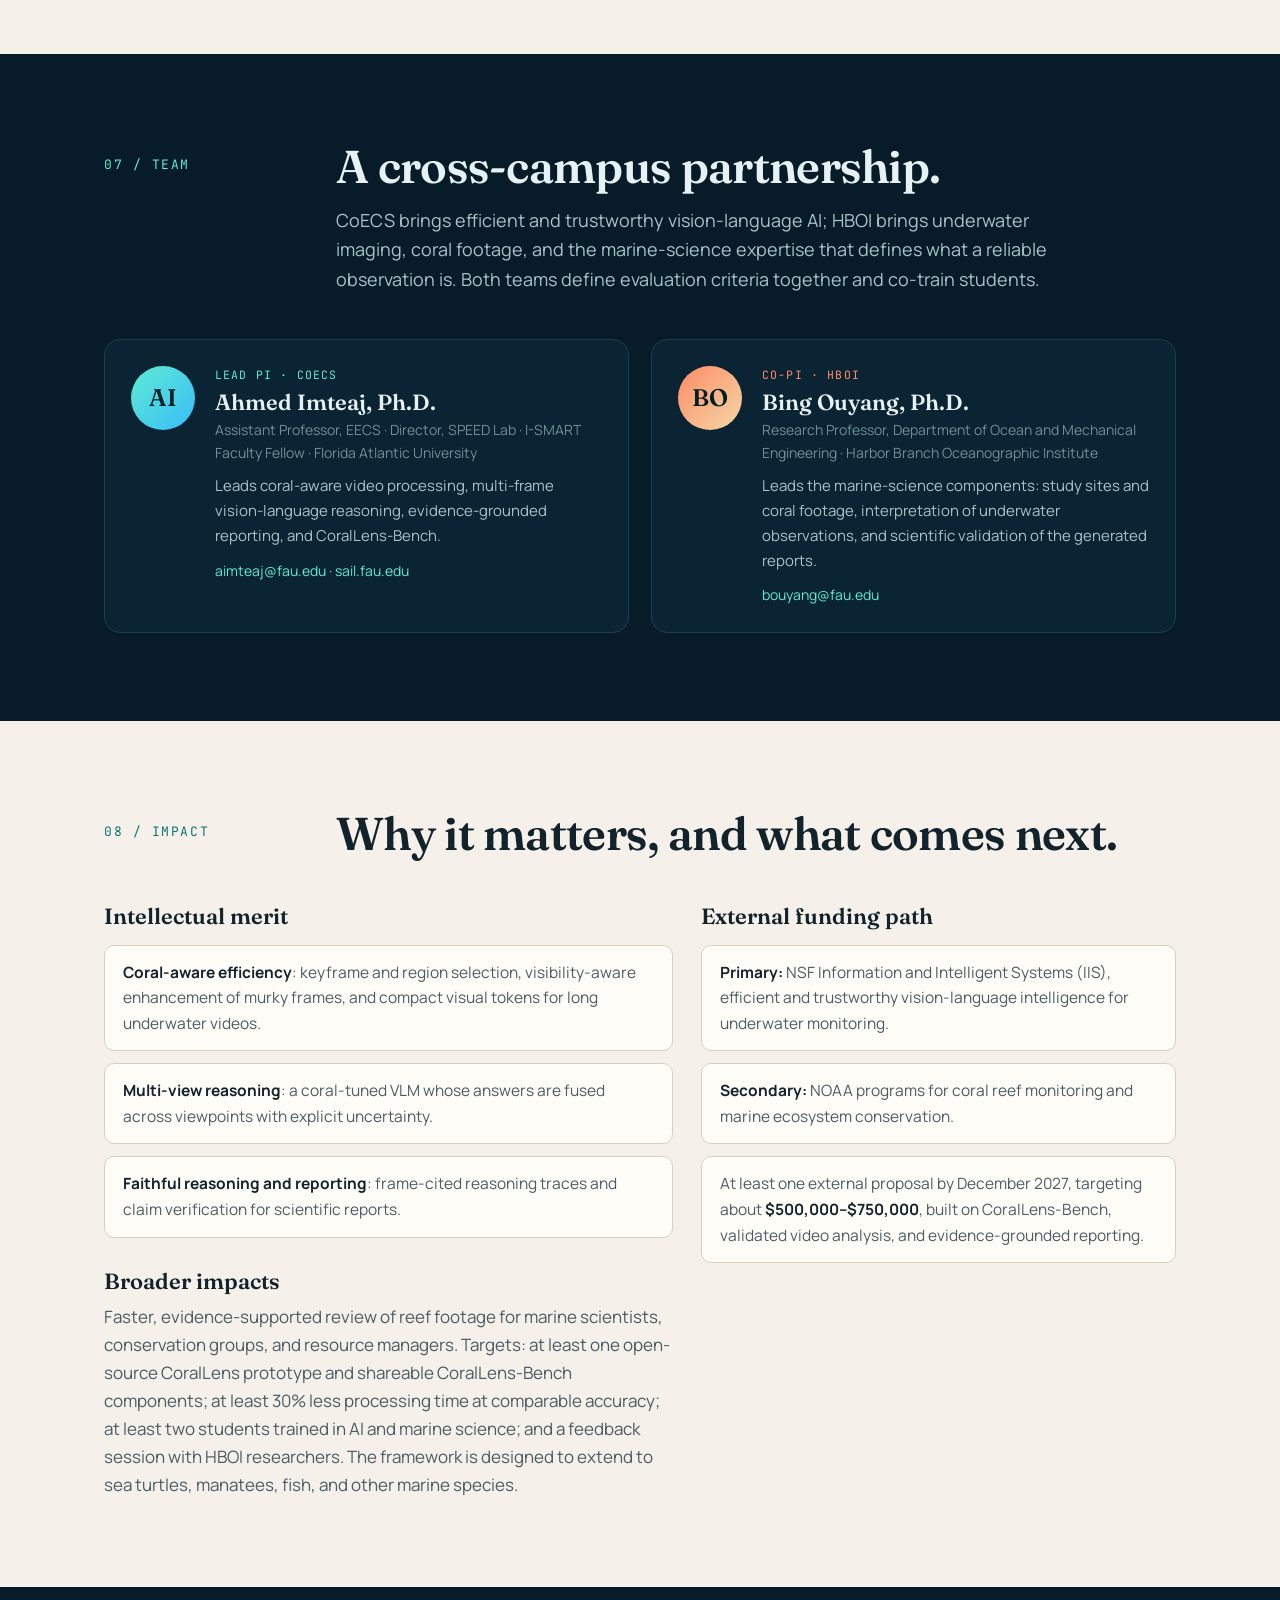
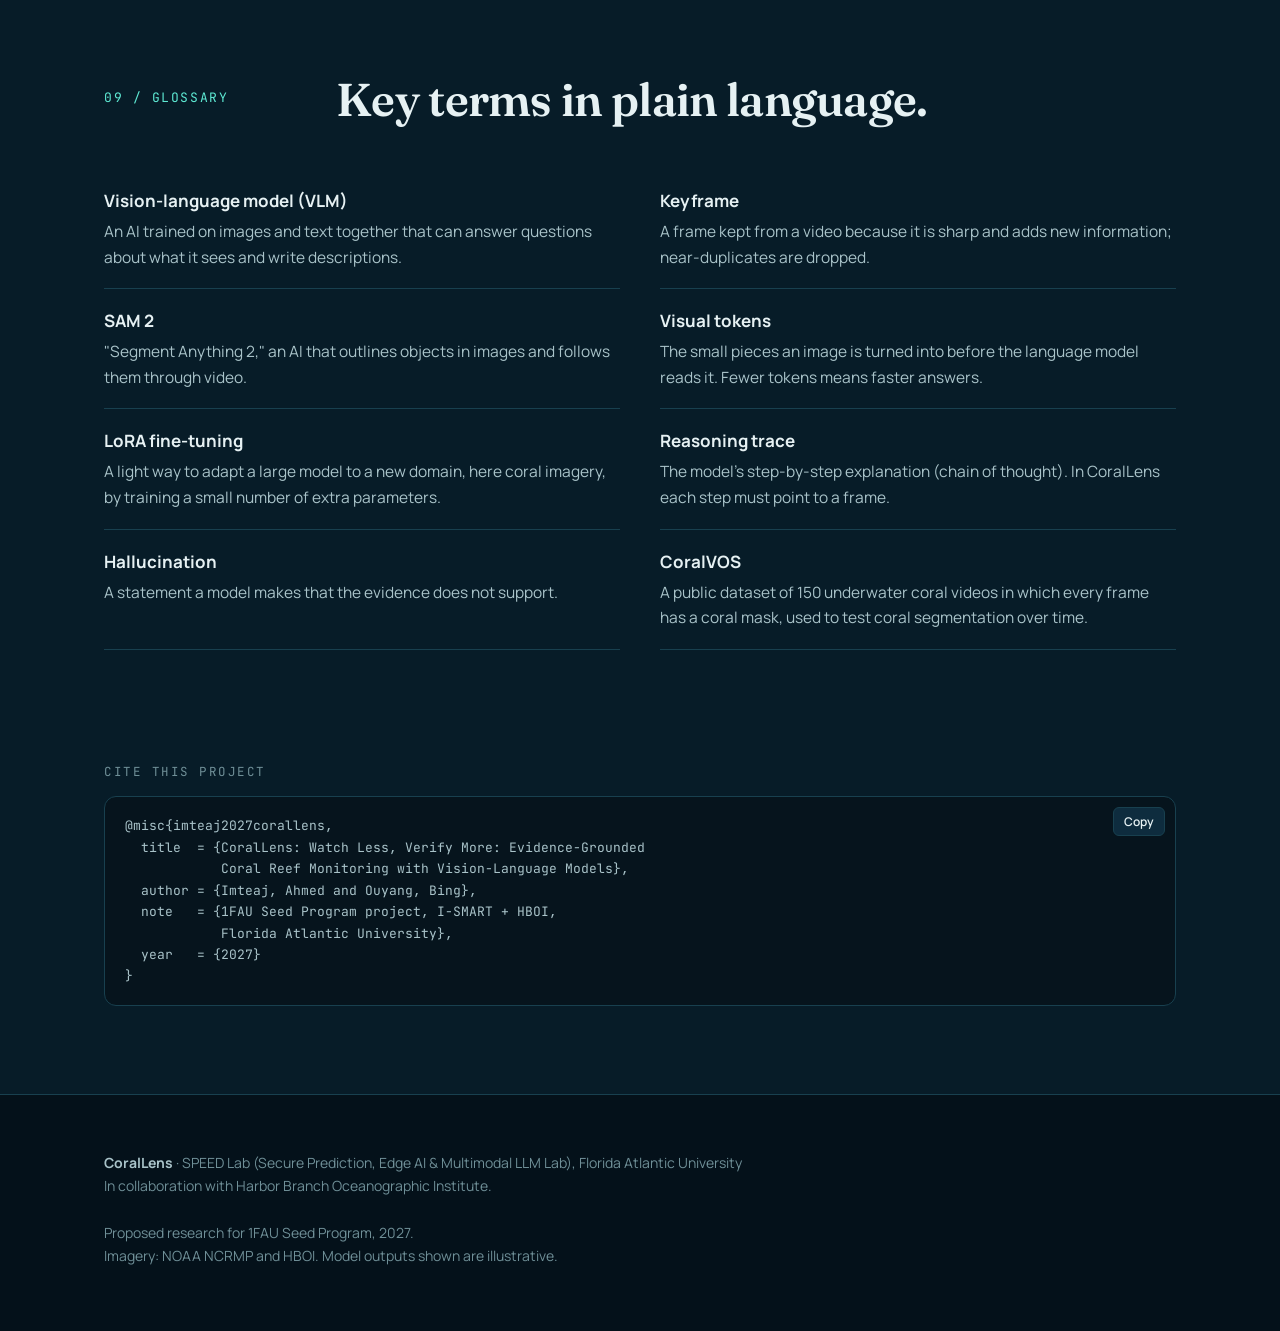
==== commit 2ab3eb62: "Add visibility-aware enhancement to figure, demo and project page Co-Authored-By: Claude Opus 5.5 <n" ====
--- a/index.html
+++ b/index.html
@@ -326,8 +326,8 @@
       </div>
     </div>
     <figure class="rv">
-      <div class="fig" style="background:#fff;padding:10px"><img src="assets/fig1-overview.png?v=20261020h" alt="CoralLens pipeline: (a) video and keyframes, (b) SAM 2 coral regions, (c) compact visual tokens, (d) multi-view reasoning, (e) cross-view fusion, (f) CoralLens-Bench evaluation, (g) evidence-grounded monitoring report" loading="lazy" data-zoom></div>
-      <figcaption><b>Figure 1. CoralLens pipeline.</b> (1) Sharp, non-redundant keyframes are selected from survey video, and SAM&nbsp;2 isolates coral regions. (2) An efficient vision encoder converts each view into compact visual tokens. A LoRA-tuned coral VLM answers each view with a frame-cited reasoning trace, and answers are fused by cross-view agreement. (3) The monitoring report links every finding to its supporting frames and flags low-agreement findings for review. Model outputs shown are illustrative. <span class="mono" style="font-size:12px">(click to enlarge)</span></figcaption>
+      <div class="fig" style="background:#fff;padding:10px"><img src="assets/fig1-overview.png?v=20261021b" alt="CoralLens pipeline: (a) clear keyframes with visibility scoring and enhancement, (b) SAM 2 coral regions, (c) compact visual tokens, (d) multi-view reasoning, (e) cross-view fusion, (f) CoralLens-Bench evaluation, (g) evidence-grounded monitoring report" loading="lazy" data-zoom></div>
+      <figcaption><b>Figure 1. CoralLens pipeline.</b> (a) Sharp, non-redundant keyframes are selected from survey video; each frame gets a visibility score, and murky frames are enhanced only as needed. (b) SAM&nbsp;2 isolates coral regions. (c) An efficient vision encoder converts each view into compact visual tokens. (d) A LoRA-tuned coral VLM answers each view with a frame-cited reasoning trace, and (e) answers are fused by cross-view agreement, with low-visibility views down-weighted. (f) CoralLens-Bench scores each stage. (g) The monitoring report links every finding to its supporting frames and flags low-agreement findings for review. Model outputs shown are illustrative. <span class="mono" style="font-size:12px">(click to enlarge)</span></figcaption>
     </figure>
     <div class="pipe">
       <div class="rv"><h4>Select frames</h4><p>Keep sharp frames with new viewpoints and coral coverage; drop near-duplicates.</p><span class="obj">→ Objective 1</span></div>
@@ -382,6 +382,7 @@
           <ul>
             <li><b>Locate coral.</b> Separate coral regions from water, rock, and other objects with SAM&nbsp;2.</li>
             <li><b>Select keyframes</b> by image clarity, viewing angle, coral coverage, and distinct visual features.</li>
+            <li><b>See through murky water.</b> Score each frame for darkness, haze, color cast, blur, and floating particles; enhance only frames that need it (physics-guided restoration, low-light enhancement, calibrated white balance, multi-frame fusion), check color-sensitive findings on both raw and enhanced frames, and report "uncertain" when footage is too poor to recover.</li>
             <li><b>Allocate attention</b> to coral regions with complex structure or uncertain observations, not to background.</li>
             <li><b>Compact visual tokens.</b> A hybrid convolution–attention vision encoder emits few tokens at high resolution, lowering time-to-first-token on long videos.</li>
           </ul>
@@ -480,7 +481,7 @@
       </div>
       <div class="rv">
         <p class="subhead">Ablations</p>
-        <div class="pill-list"><span>Keyframe selection</span><span>Region attention</span><span>Compact tokens</span><span>LoRA tuning</span><span>Reasoning trace</span><span>Cross-view fusion</span><span>Claim verification</span></div>
+        <div class="pill-list"><span>Keyframe selection</span><span>Visibility-aware enhancement</span><span>Region attention</span><span>Compact tokens</span><span>LoRA tuning</span><span>Reasoning trace</span><span>Cross-view fusion</span><span>Claim verification</span></div>
       </div>
     </div>
   </div>
@@ -554,7 +555,7 @@
       <div class="rv">
         <h3>Intellectual merit</h3>
         <ul>
-          <li><b>Coral-aware efficiency</b>: keyframe and region selection plus compact visual tokens for long underwater videos.</li>
+          <li><b>Coral-aware efficiency</b>: keyframe and region selection, visibility-aware enhancement of murky frames, and compact visual tokens for long underwater videos.</li>
           <li><b>Multi-view reasoning</b>: a coral-tuned VLM whose answers are fused across viewpoints with explicit uncertainty.</li>
           <li><b>Faithful reasoning and reporting</b>: frame-cited reasoning traces and claim verification for scientific reports.</li>
         </ul>
